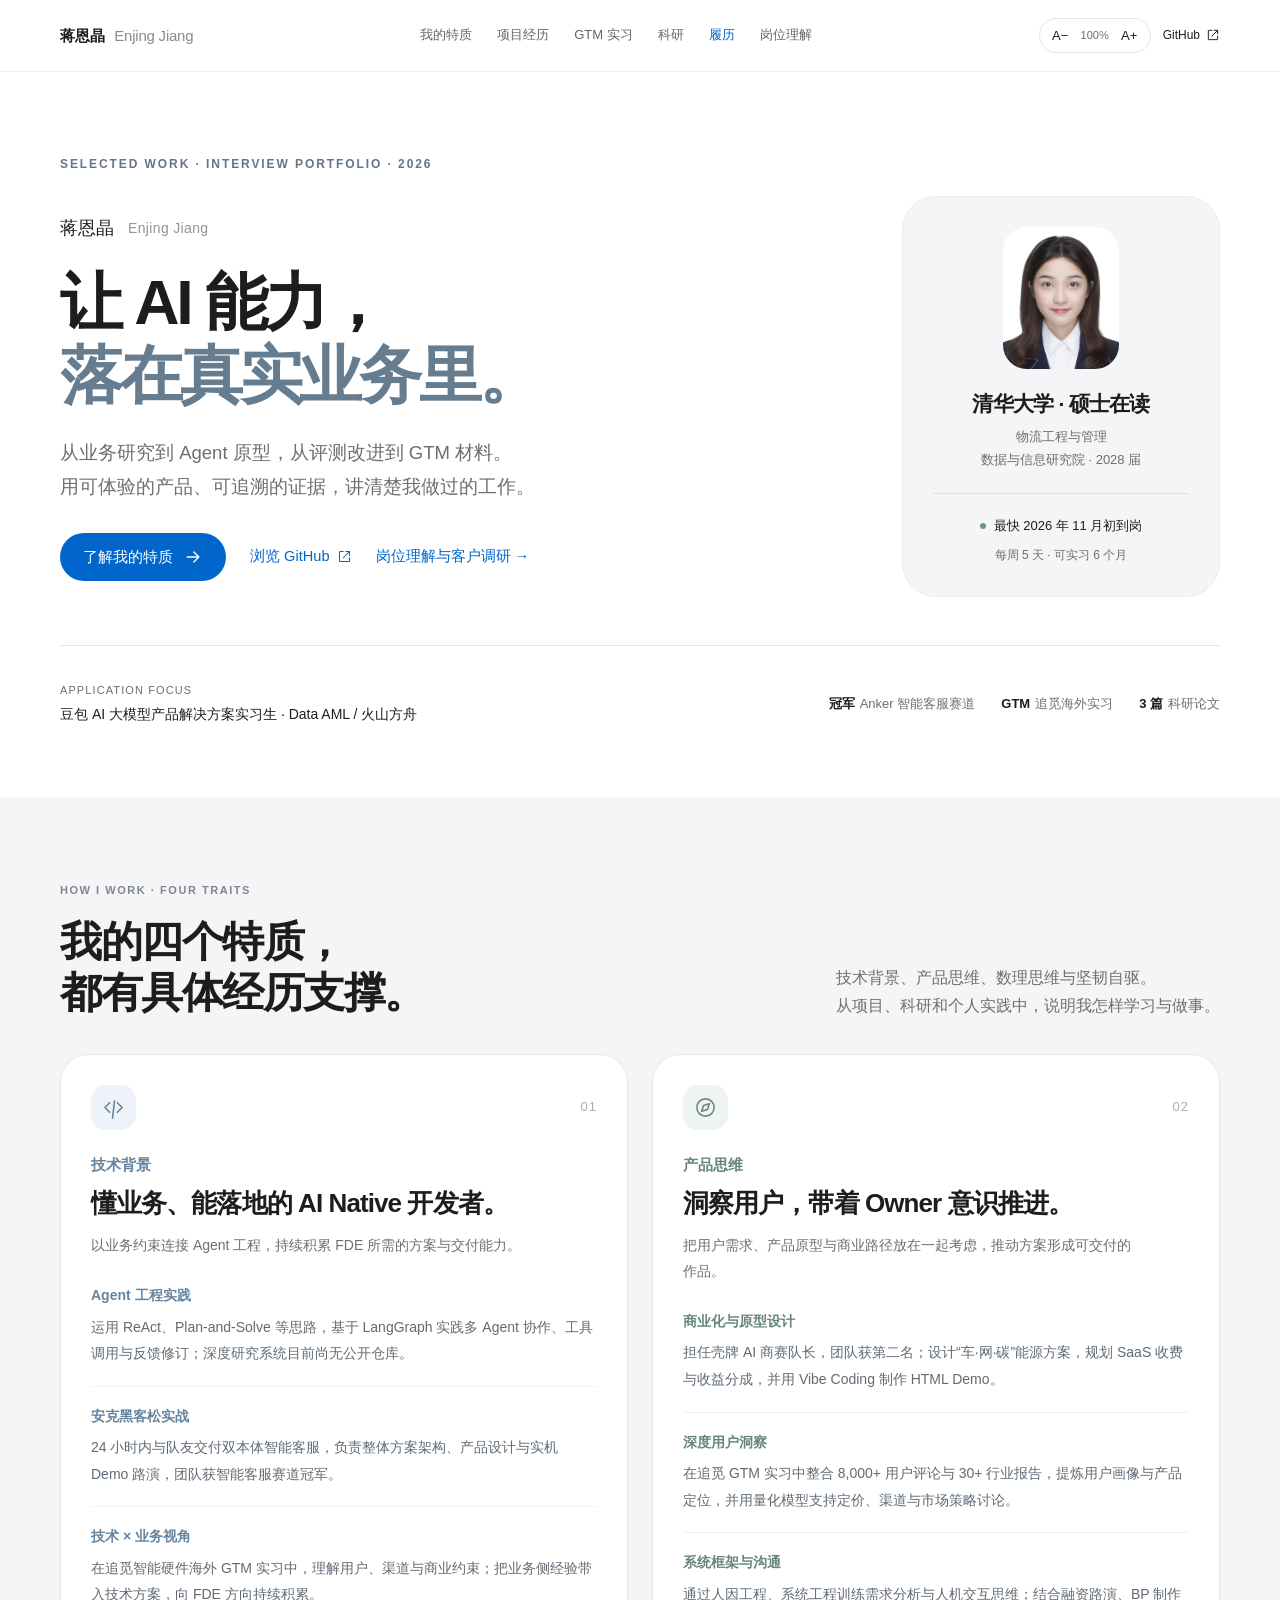
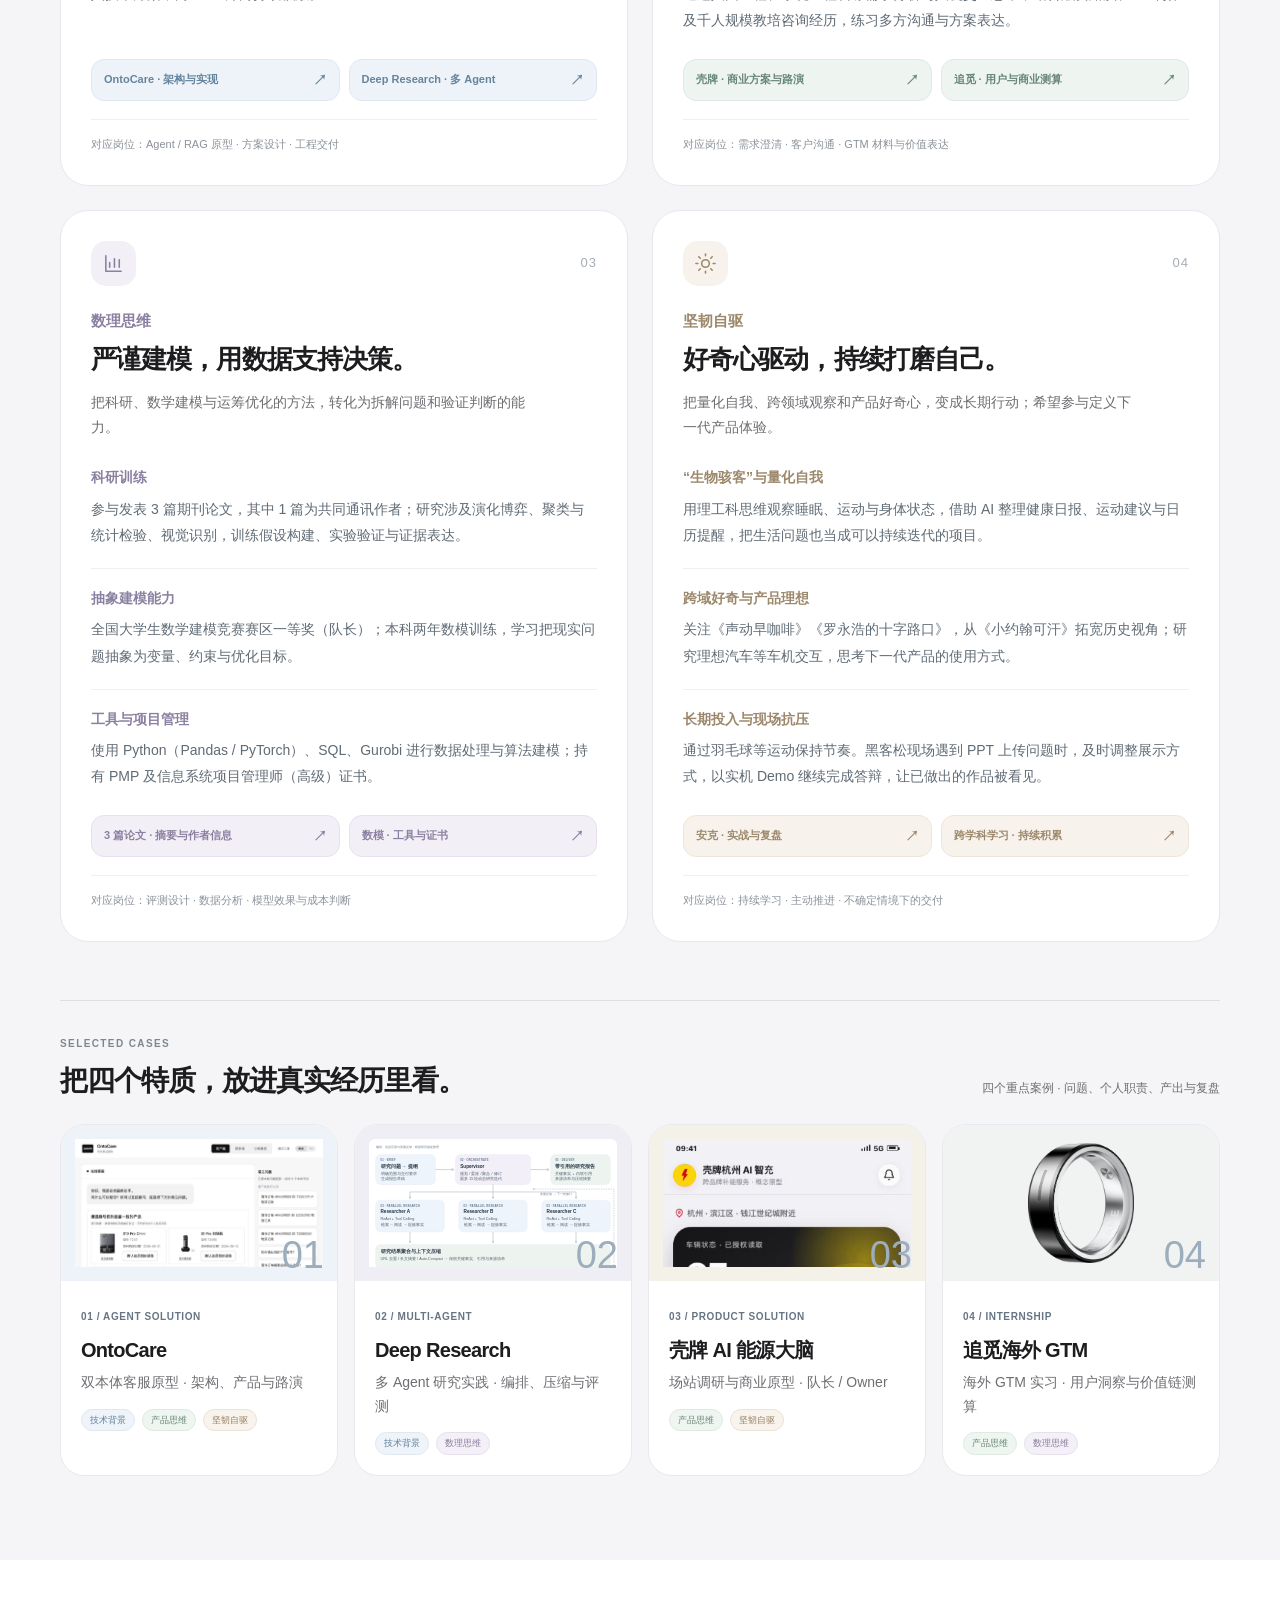
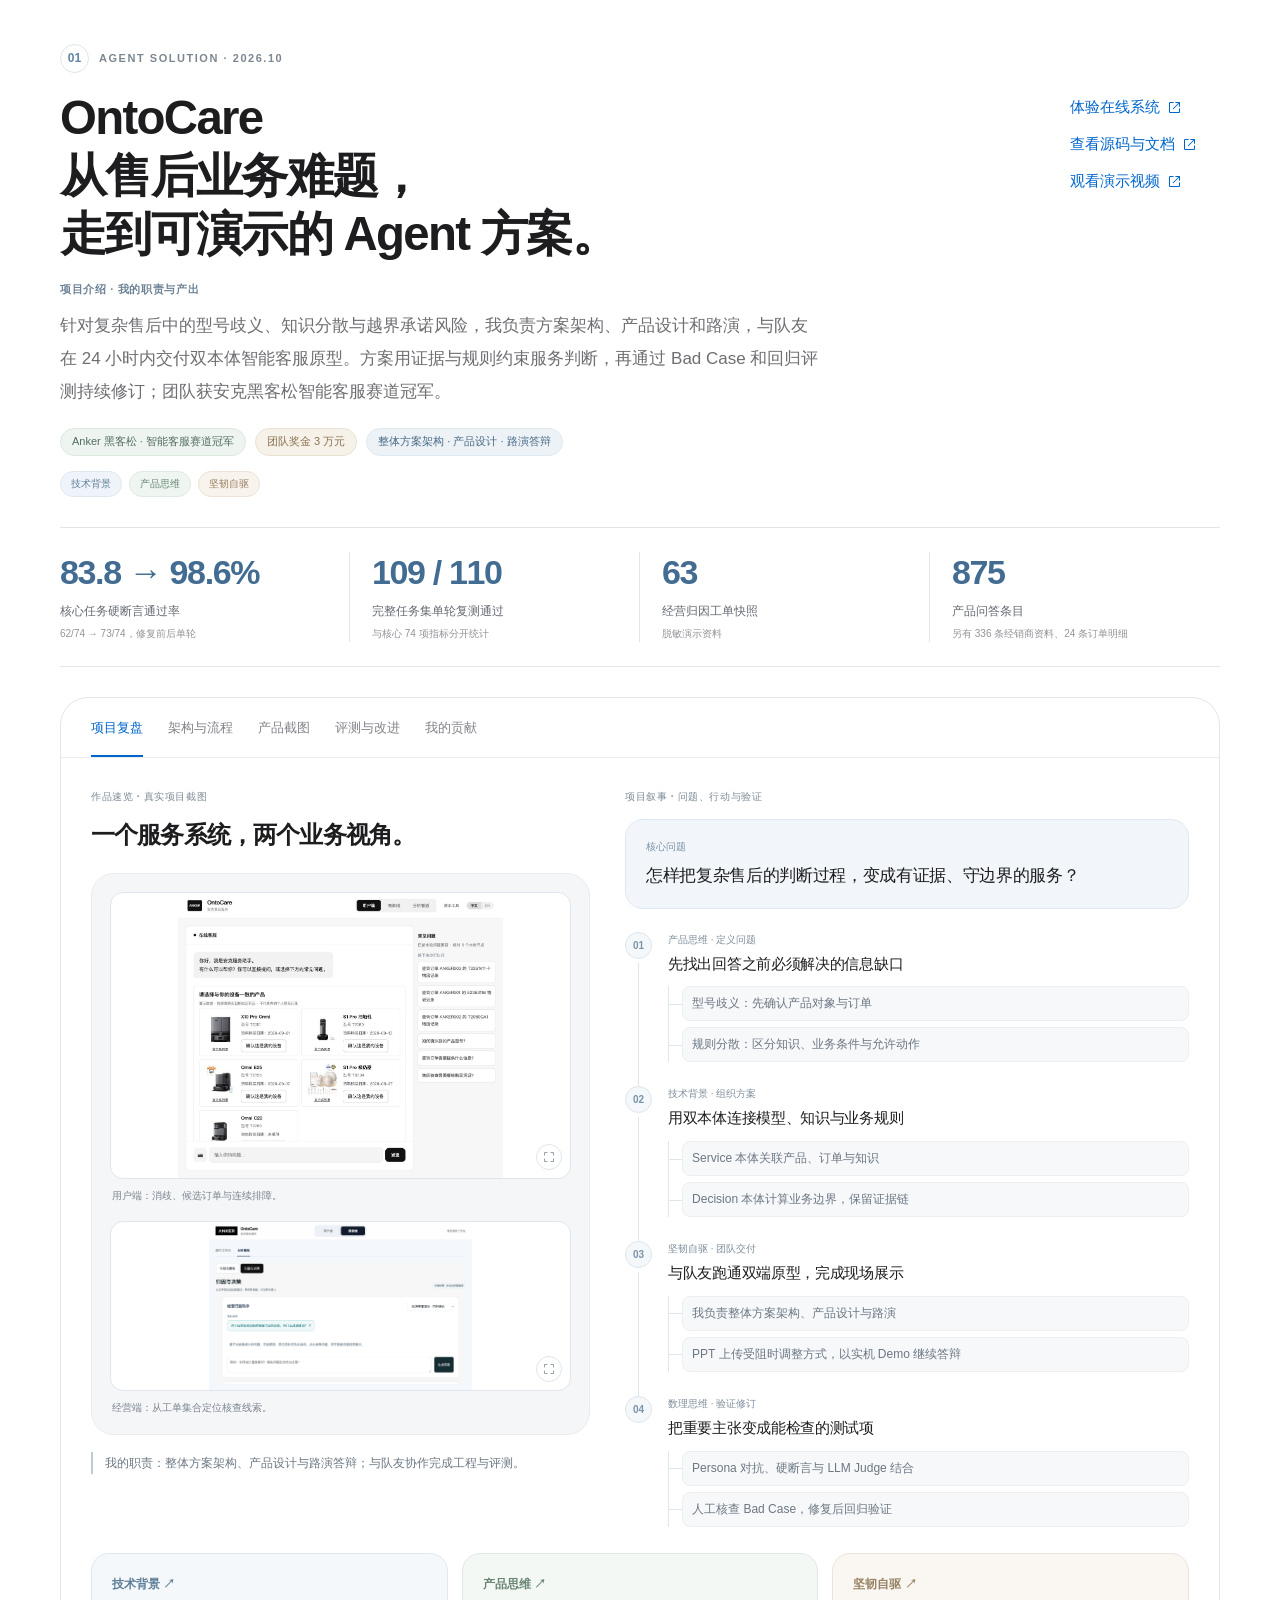
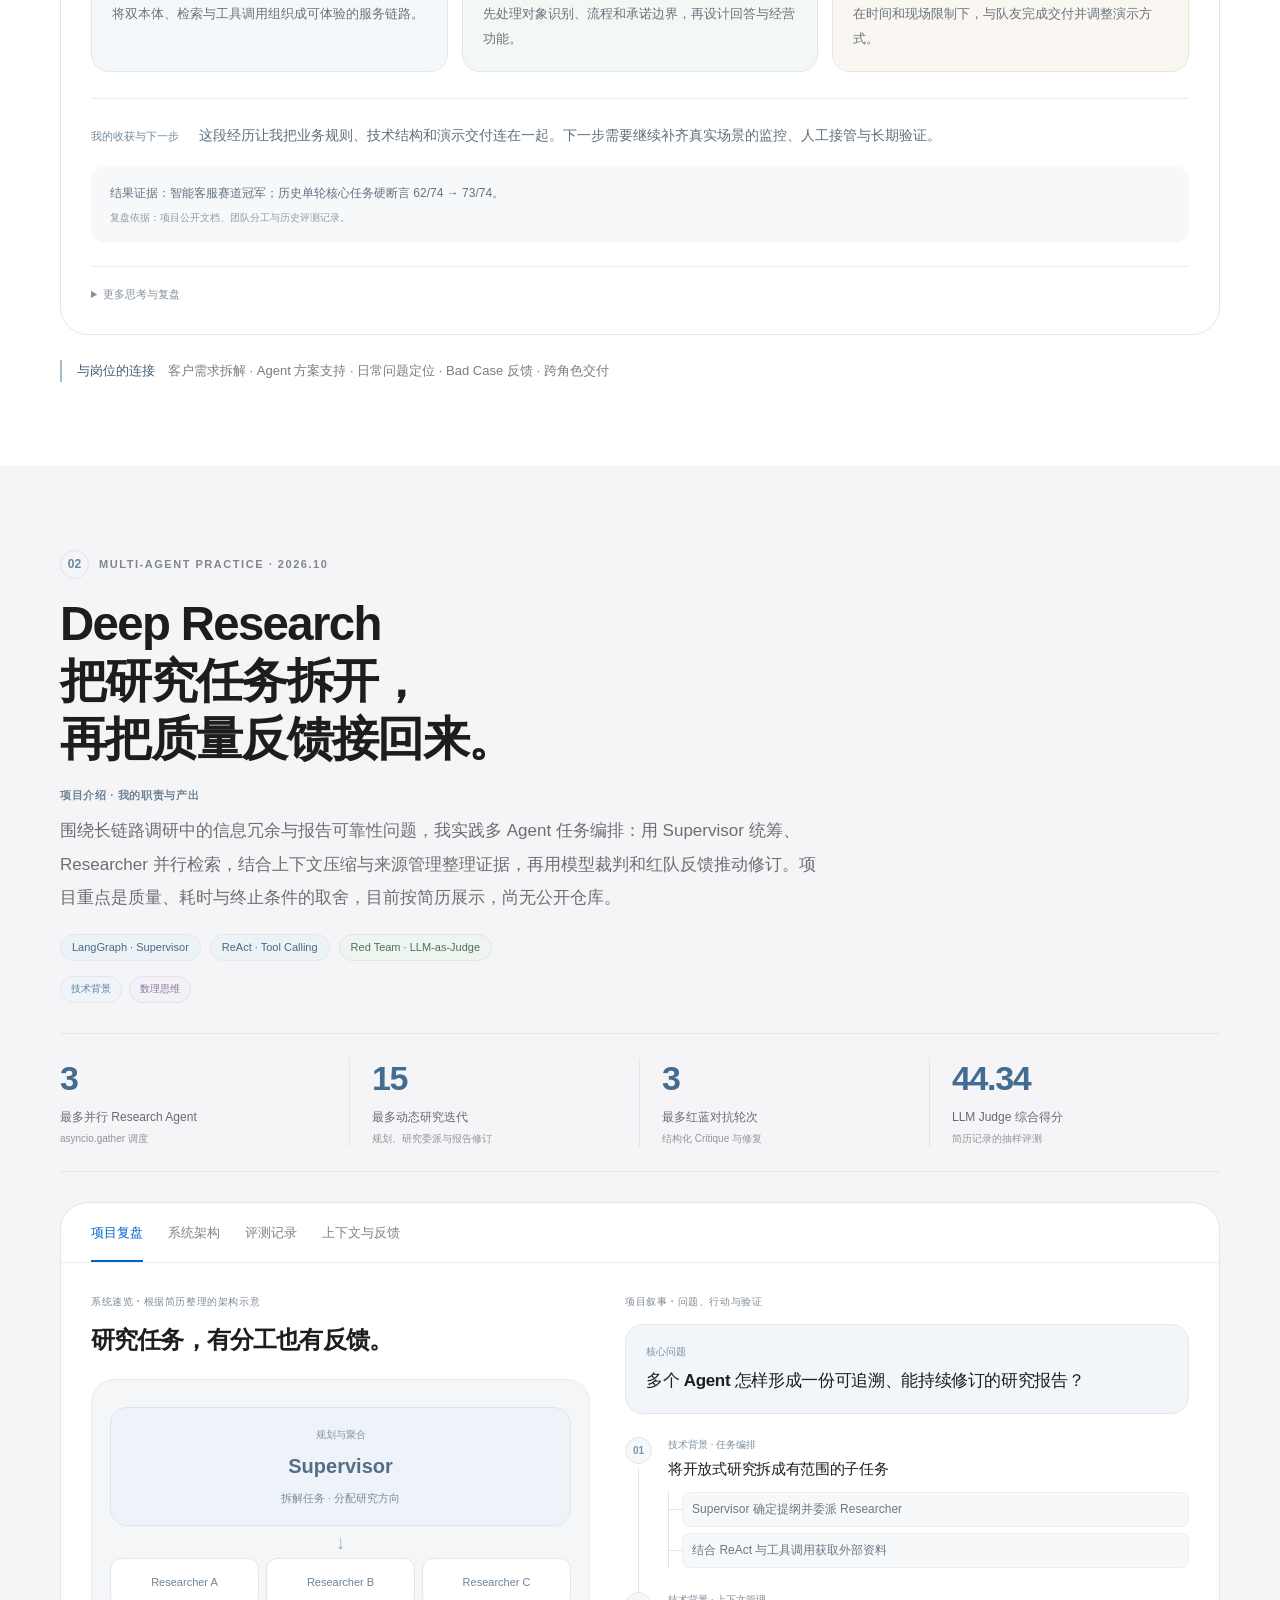
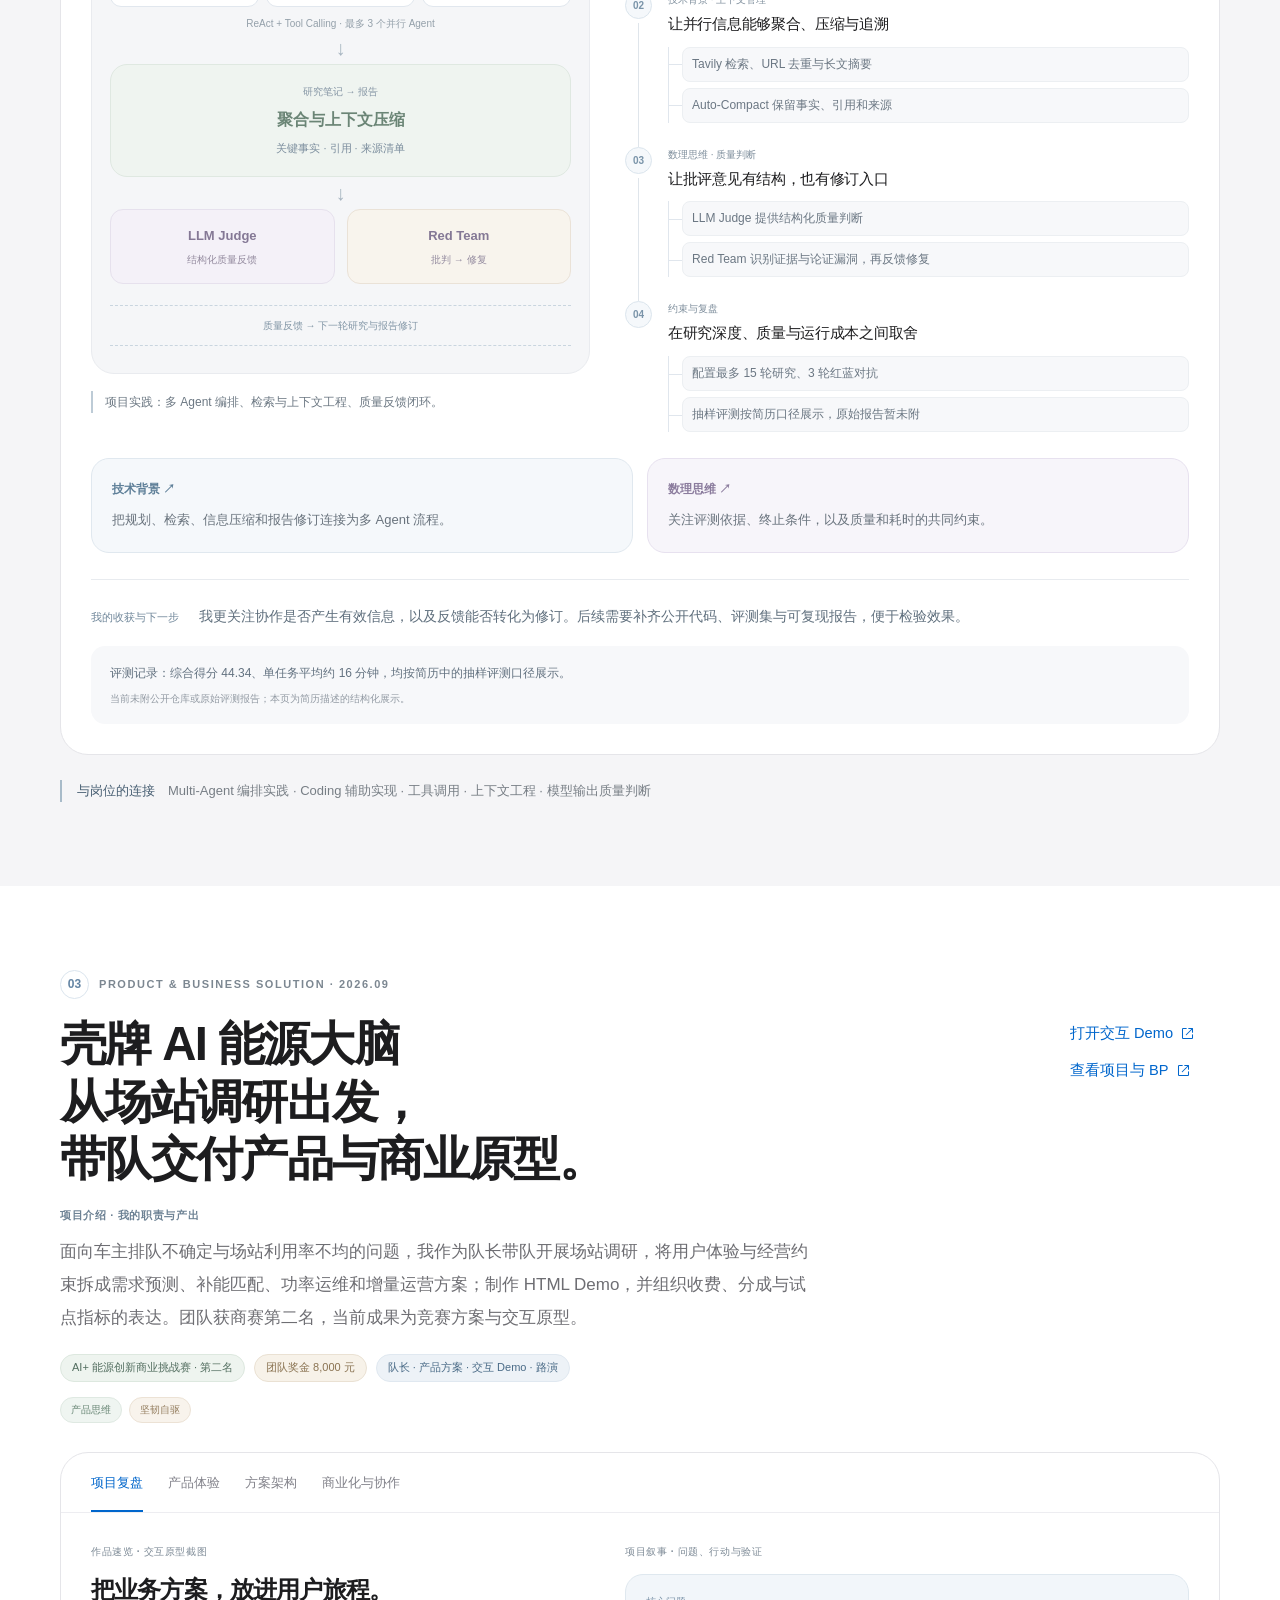
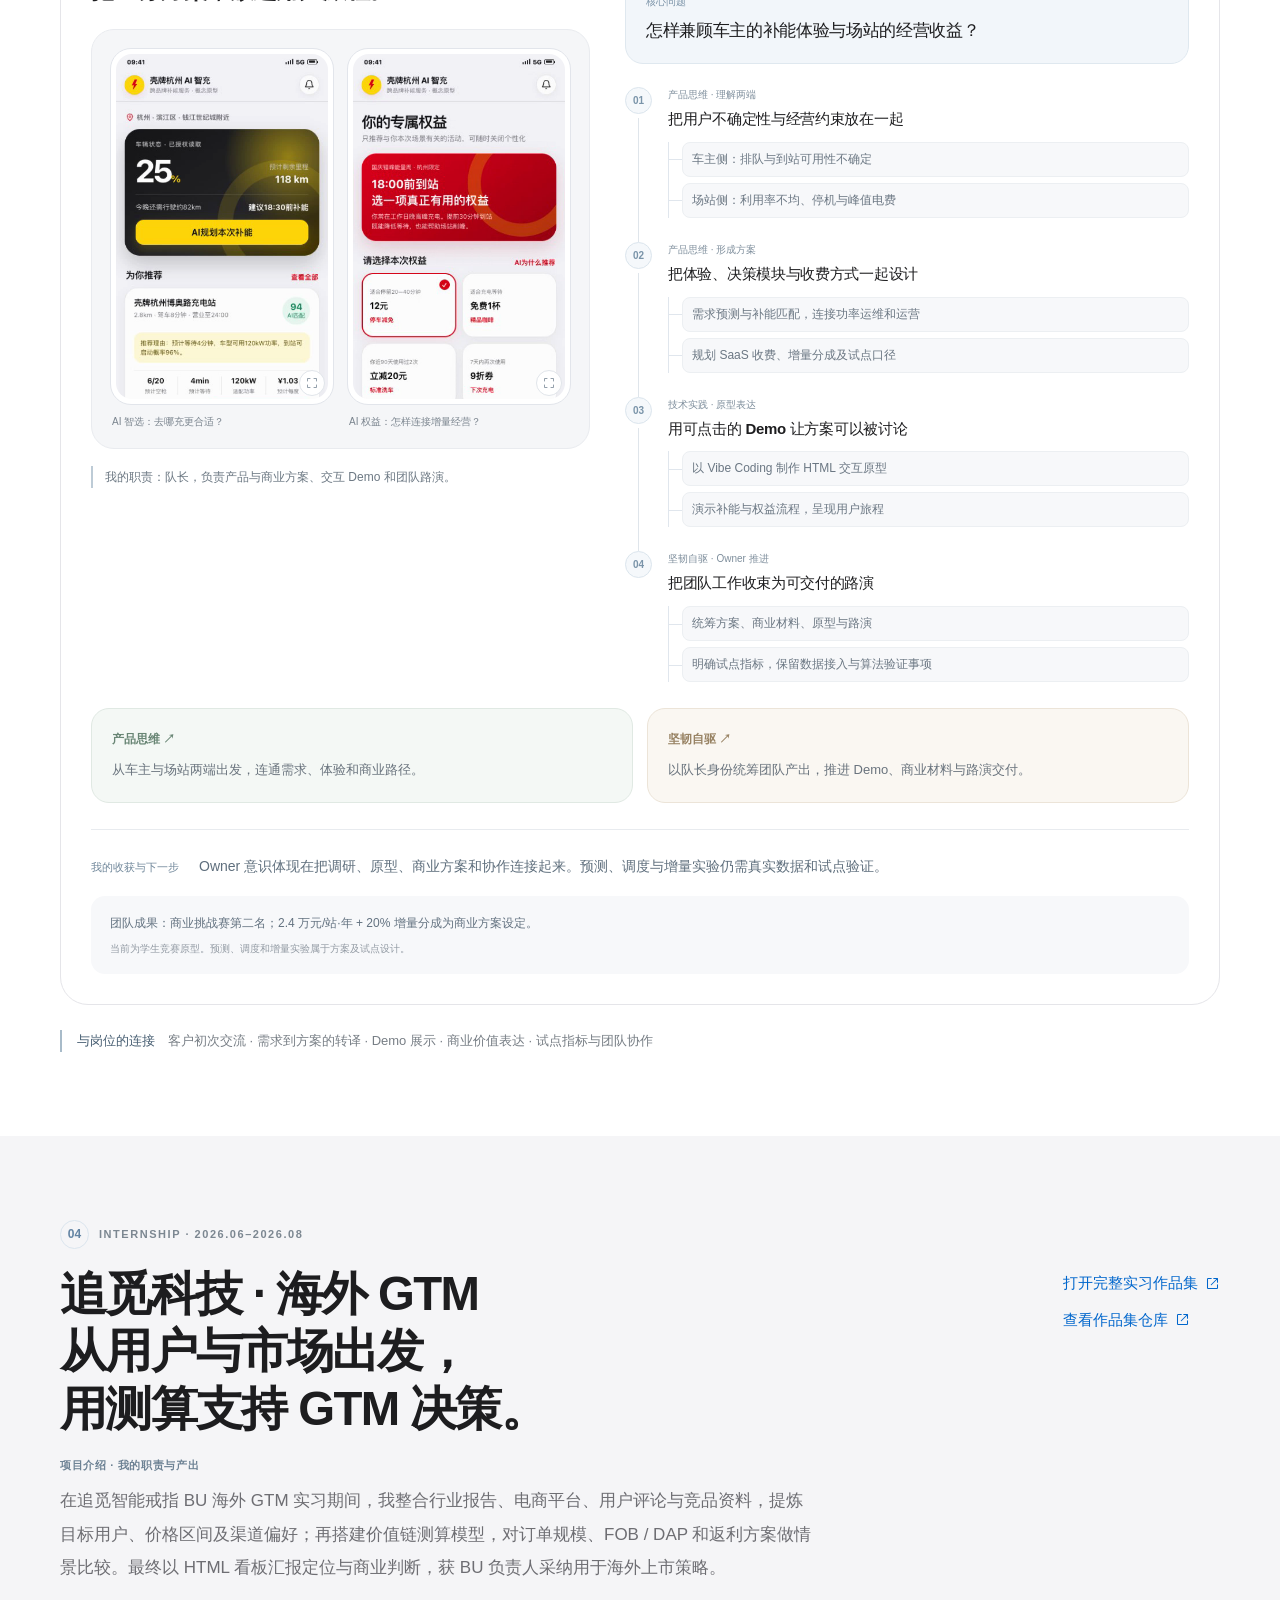
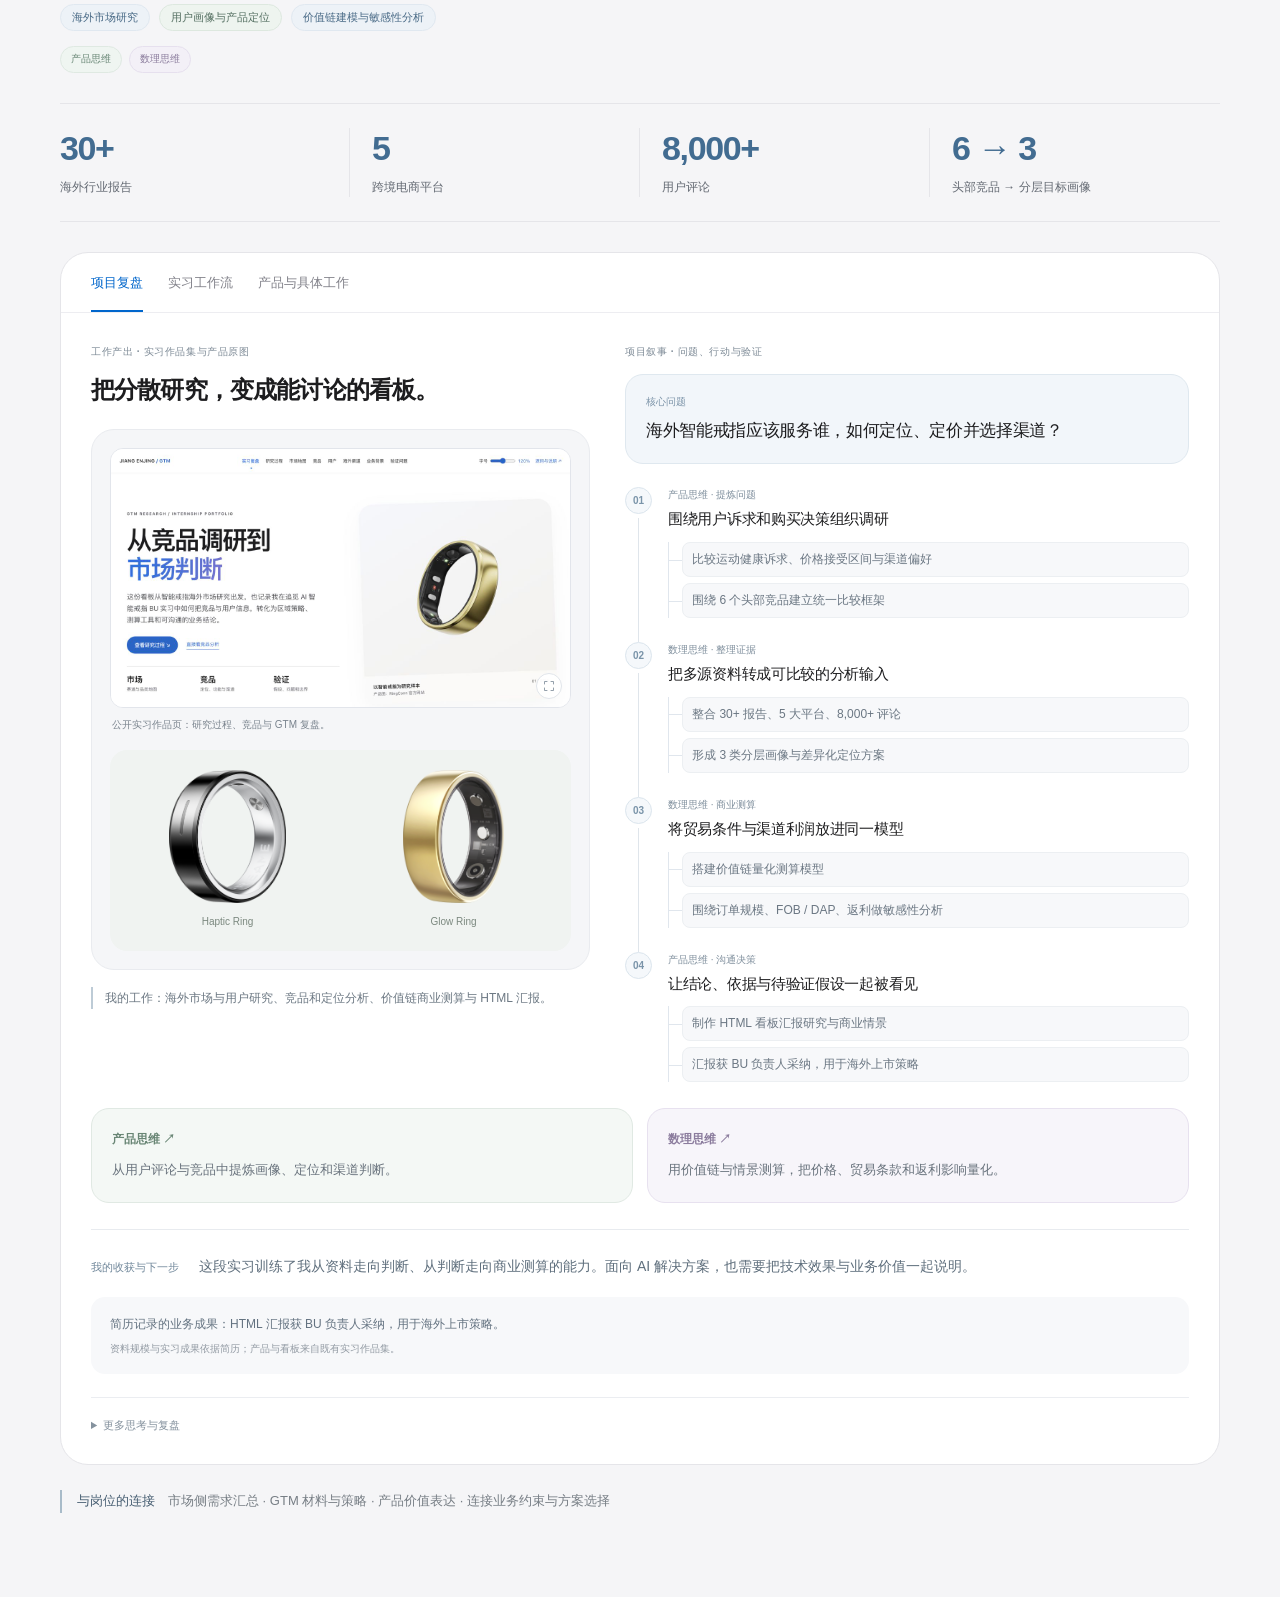
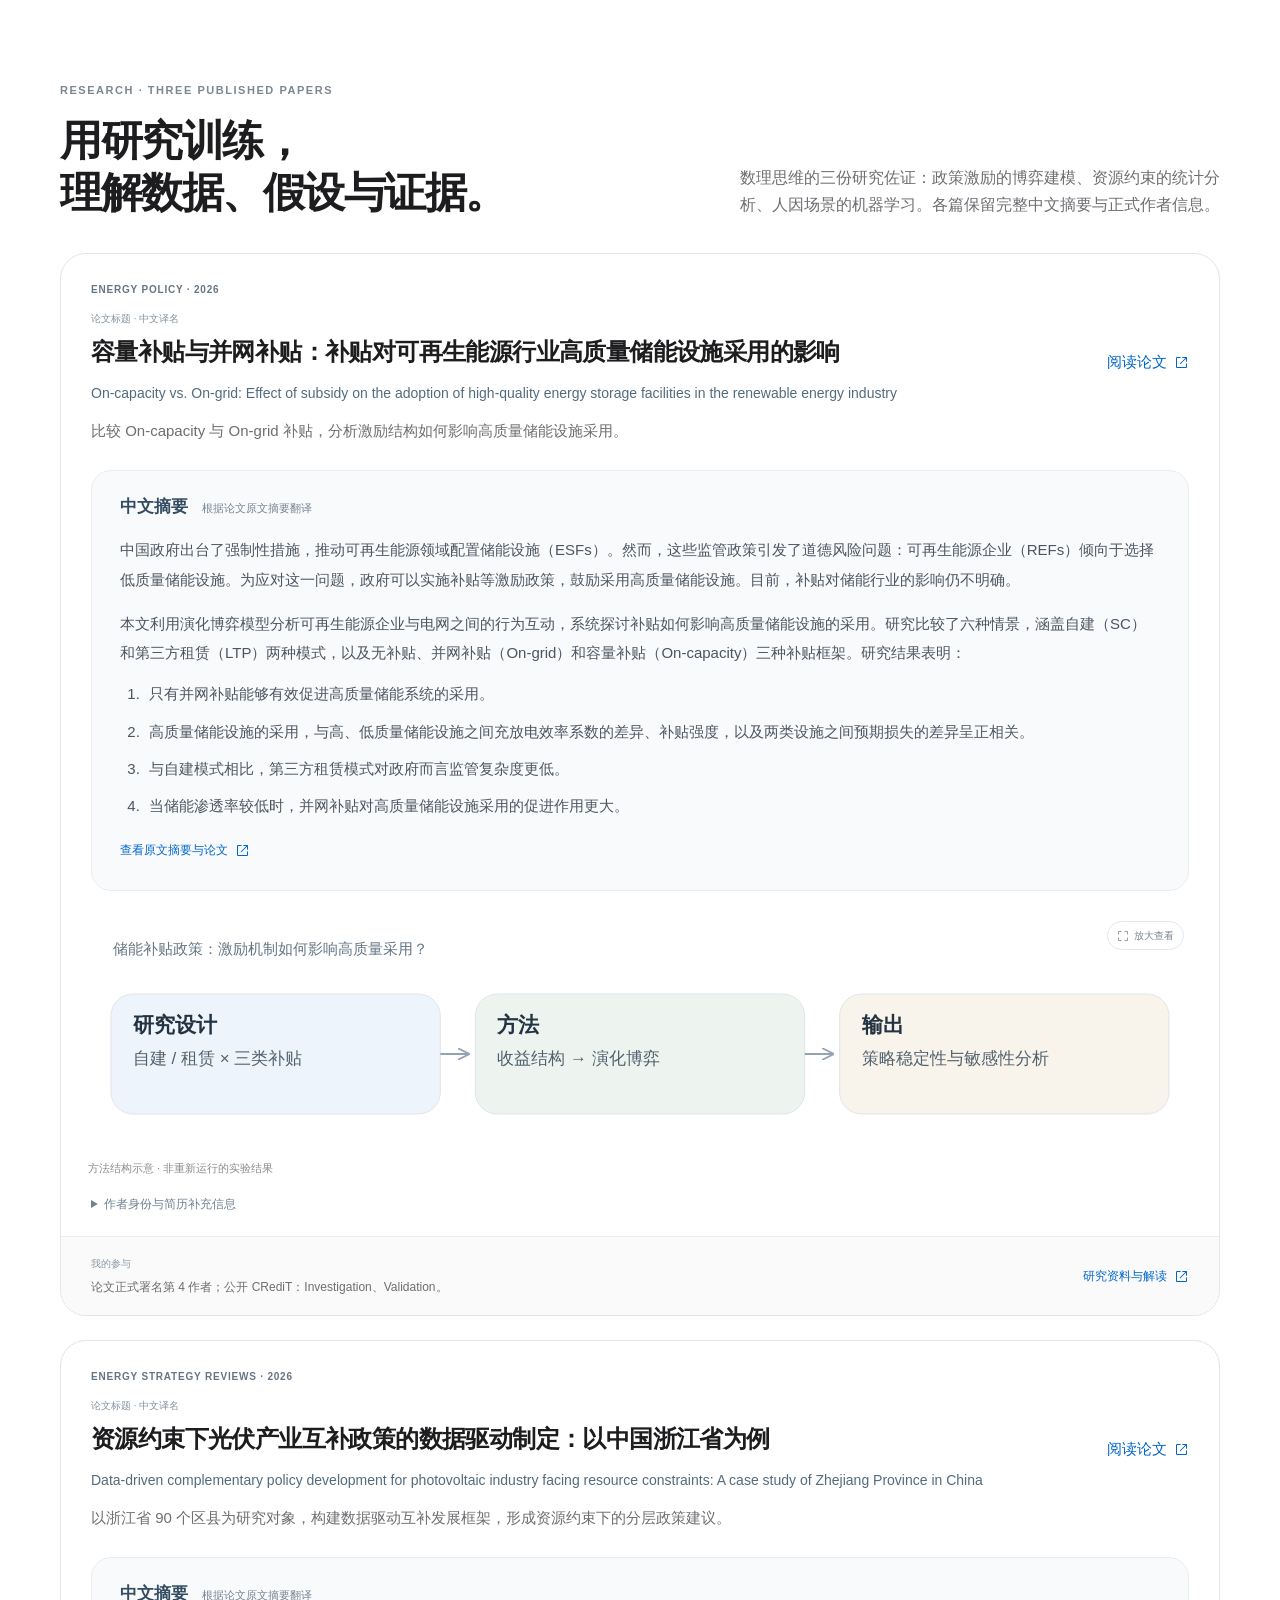
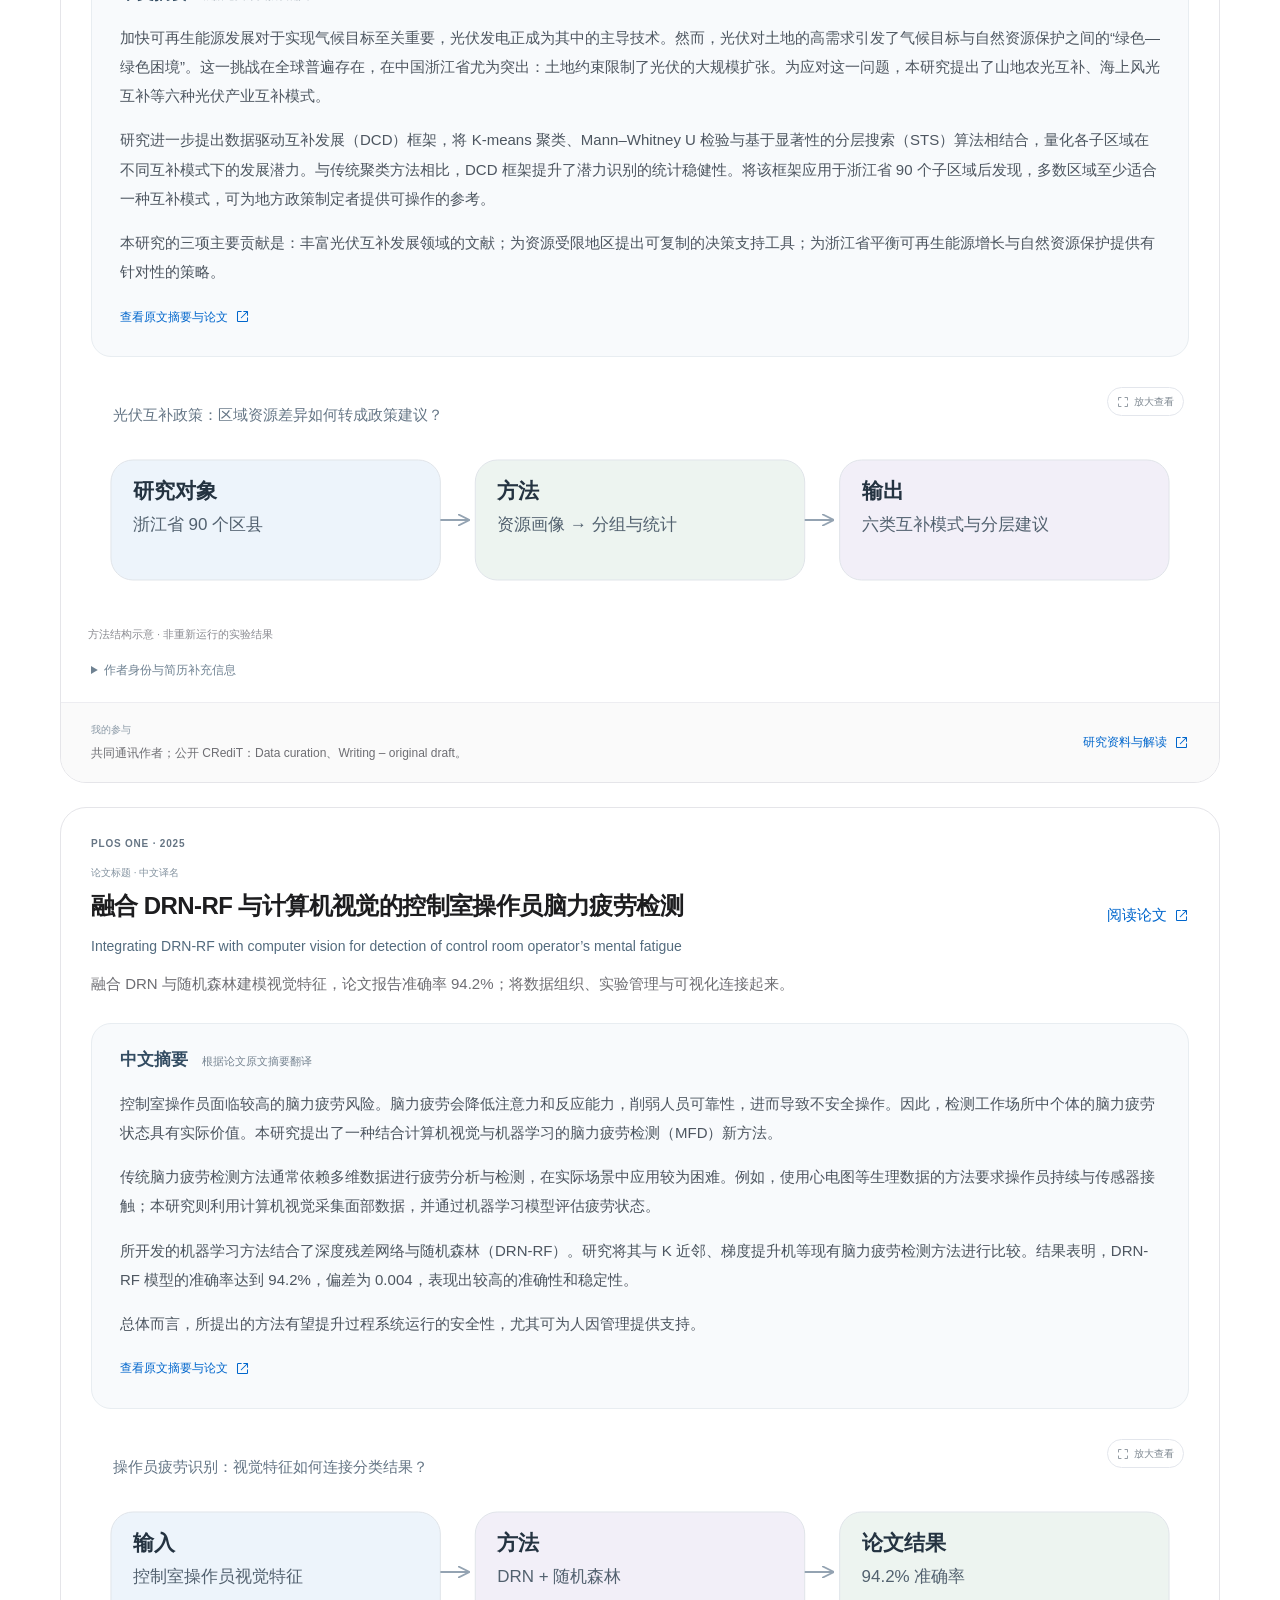
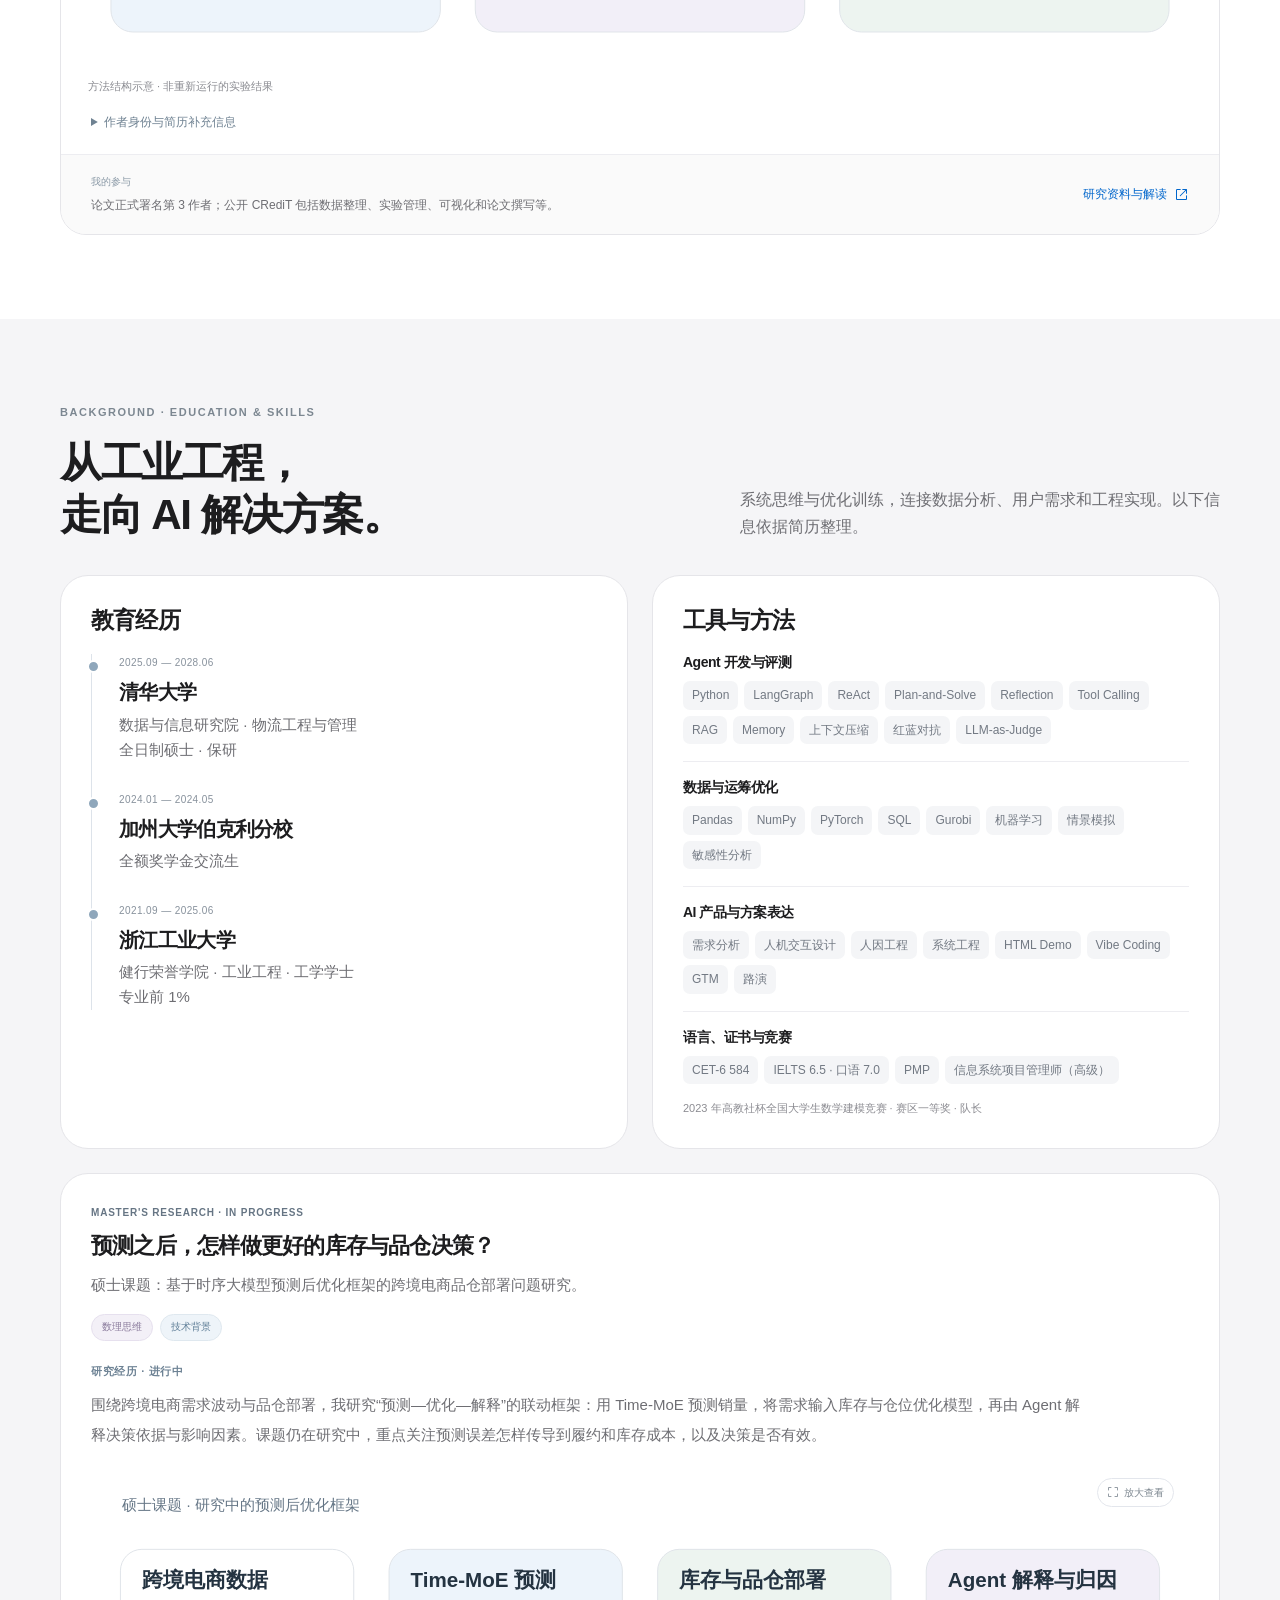
==== offline.html @ 6644edc3 "Reframe project experiences around four personal strengths" ====
<!DOCTYPE html>
<html lang="zh-CN"><head><meta charset="utf-8"><meta name="viewport" content="width=device-width,initial-scale=1"><meta name="color-scheme" content="light"><meta name="description" content="蒋恩晶的面试作品集：Agent 方案、评测迭代、AI 产品与海外 GTM。"><title>蒋恩晶 · AI 产品解决方案与 Agent 实践</title><style>
:root{color-scheme:light;--ink:#1d1d1f;--muted:#6e6e73;--blue:#0066cc;--paper:#fff;--canvas:#f5f5f7;--line:#e5e5e9;--sage:#668777;--body-size:17px;--radius:28px}
*{box-sizing:border-box}html{scroll-behavior:smooth;scroll-padding-top:105px}body{margin:0;background:var(--paper);color:var(--ink);font:var(--body-size)/1.7 -apple-system,BlinkMacSystemFont,"SF Pro Text","PingFang SC","Helvetica Neue",Arial,sans-serif;-webkit-font-smoothing:antialiased}button,input{font:inherit}button,a{-webkit-tap-highlight-color:transparent}button{color:inherit}a{color:var(--blue);text-decoration:none}a:hover{text-decoration:underline}button{cursor:pointer}button:focus-visible,a:focus-visible,input:focus-visible,summary:focus-visible{outline:3px solid #91b8e7;outline-offset:5px}img{display:block;max-width:100%;height:auto}button img{width:100%}h1,h2,h3,h4,p,figure{margin:0}h1,h2,h3,h4{line-height:1.22;letter-spacing:-.035em;font-weight:650}p{color:var(--muted)}h4{font-size:1.12em}strong{font-weight:620}.wrap{width:min(1160px,calc(100% - 64px));margin-inline:auto}.icon{width:20px;height:20px;vertical-align:middle;flex-shrink:0}.skip{position:fixed;top:-60px;left:20px;padding:8px 16px;background:#fff;z-index:99}.skip:focus{top:12px}.topbar{height:72px;background:rgba(255,255,255,.93);backdrop-filter:blur(20px) saturate(140%);position:sticky;top:0;z-index:20;border-bottom:1px solid rgba(0,0,0,.07)}.nav-inner{height:100%;display:flex;align-items:center;justify-content:space-between;gap:24px}.brand{font-size:calc(15px * var(--type-scale,1));color:var(--ink);font-weight:650;letter-spacing:-.015em;white-space:nowrap}.brand span{color:#8b8b91;font-weight:450;padding-left:10px}.nav-links{display:flex;gap:25px;font-size:calc(13px * var(--type-scale,1))}.nav-links a{color:#64646b}.nav-links a.active{color:var(--blue)}.nav-tools{display:flex;align-items:center;gap:12px}.font-tool{display:flex;align-items:center;border:1px solid var(--line);border-radius:20px;padding:2px 6px;gap:3px}.font-tool button{border:0;background:none;width:29px;height:29px;line-height:1;font-size:calc(13px * var(--type-scale,1))}.font-tool output{font-size:calc(11px * var(--type-scale,1));color:var(--muted);min-width:34px;text-align:center}.nav-github{font-size:calc(12px * var(--type-scale,1));color:var(--ink);display:flex;align-items:center;gap:6px}.nav-github .icon{width:14px}.hero{padding:82px 0 70px}.eyebrow{font-size:calc(12px * var(--type-scale,1));font-weight:600;letter-spacing:.16em;color:#75808a;text-transform:uppercase;margin-bottom:22px}.hero-grid{display:grid;grid-template-columns:1fr 318px;align-items:center;gap:72px}.name-line{display:flex;align-items:center;gap:14px;font-size:calc(18px * var(--type-scale,1));font-weight:570;margin-bottom:22px}.name-line span{color:#939399;font-size:calc(14px * var(--type-scale,1));font-weight:420;letter-spacing:.025em}h1{font-size:clamp(40px,4.9vw,66px);line-height:1.16;letter-spacing:-.05em}h1 em{font-style:normal;color:#667c8f}.hero-lead{font-size:1.09em;max-width:610px;margin-top:25px;line-height:1.8}.hero-actions{display:flex;flex-wrap:wrap;gap:24px;align-items:center;margin-top:30px}.button{display:inline-flex;align-items:center;justify-content:center;gap:10px;padding:11px 23px;border-radius:26px;background:var(--blue);color:#fff;font-size:calc(15px * var(--type-scale,1));border:0}.button:hover{background:#005bb5;text-decoration:none}.text-link{display:inline-flex;gap:7px;align-items:center;font-size:.86em;font-weight:520}.text-link .icon{width:15px;height:15px}.profile-card{background:#f5f5f7;border:1px solid #ececf0;border-radius:34px;padding:30px;text-align:center;position:relative;overflow:hidden}.portrait{width:116px;height:142px;object-fit:cover;object-position:center 22%;margin:0 auto 22px;border-radius:24px}.profile-card h3{font-size:calc(21px * var(--type-scale,1));margin-bottom:8px}.profile-card p{font-size:calc(13px * var(--type-scale,1));line-height:1.8}.profile-rule{height:1px;background:#dddfe5;margin:21px 0}.availability{font-size:calc(13px * var(--type-scale,1));display:flex;justify-content:center;gap:8px;align-items:center}.availability:before{content:"";width:6px;height:6px;border-radius:50%;background:#6f967d}.profile-foot{font-size:calc(12px * var(--type-scale,1))!important;margin-top:8px}.role-strip{display:flex;align-items:center;justify-content:space-between;padding-top:35px;margin-top:48px;border-top:1px solid var(--line);gap:25px}.role-strip .role{font-size:calc(14px * var(--type-scale,1))}.role-strip .role span{color:var(--muted);font-size:calc(11px * var(--type-scale,1));display:block;letter-spacing:.1em;margin-bottom:3px}.quick-facts{display:flex;gap:26px;font-size:calc(13px * var(--type-scale,1));color:var(--muted)}.quick-facts strong{color:var(--ink);margin-right:5px}.section{padding:84px 0}.section.soft{background:var(--canvas)}.section-head{display:flex;justify-content:space-between;align-items:end;gap:32px;margin-bottom:35px}.section-head h2{font-size:clamp(30px,3.3vw,43px)}.section-head p{max-width:480px;font-size:.94em}.section-kicker{display:flex;align-items:center;gap:10px;color:#7c8791;font-size:calc(11px * var(--type-scale,1));letter-spacing:.14em;font-weight:600;margin-bottom:16px}.section-kicker .num{font-size:calc(12px * var(--type-scale,1));color:#6485a4;border:1px solid #dbe5ee;display:inline-flex;width:29px;height:29px;border-radius:50%;align-items:center;justify-content:center;letter-spacing:0}.project-nav{display:grid;grid-template-columns:repeat(4,minmax(0,1fr));gap:16px}.project-nav a{display:block;background:#fff;border:1px solid #e9e9ed;border-radius:24px;overflow:hidden;transition:transform .25s,box-shadow .25s;color:var(--ink)}.project-nav a:hover{transform:translateY(-5px);box-shadow:0 12px 35px #00000009;text-decoration:none}.project-cover{height:156px;display:flex;align-items:center;justify-content:center;background:#edf3f8;overflow:hidden;position:relative}.project-cover img{height:100%;width:100%;object-fit:cover;object-position:top;padding:14px}.project-cover.deep{background:#f0eef5}.project-cover.shell{background:#f4f1e9}.project-cover.dreame{background:#f0f3f2}.project-cover.dreame img{height:120px;width:120px;object-fit:contain;padding:0}.project-cover .cover-index{position:absolute;right:13px;bottom:7px;color:#9caebd;font-size:calc(38px * var(--type-scale,1));font-weight:300;line-height:1}.project-nav-body{padding:20px}.project-nav-body small{color:#7d8792;font-size:calc(10px * var(--type-scale,1));font-weight:600;letter-spacing:.06em}.project-nav-body h3{font-size:calc(20px * var(--type-scale,1));margin:8px 0}.project-nav-body p{font-size:calc(12px * var(--type-scale,1));line-height:1.7}.capability-strip{margin-top:30px;display:grid;grid-template-columns:repeat(4,1fr);gap:24px}.capability-strip article{padding:13px 0}.capability-strip .icon{width:25px;height:25px;color:#718ba1;margin-bottom:12px}.capability-strip h4{font-size:calc(15px * var(--type-scale,1));margin-bottom:6px}.capability-strip p{font-size:calc(13px * var(--type-scale,1))}.case-title{max-width:820px}.case-title h2{font-size:clamp(32px,3.7vw,48px);margin-bottom:17px}.case-title p{font-size:1em;max-width:760px}.case-top{display:flex;justify-content:space-between;align-items:flex-start;gap:40px;margin-bottom:29px}.case-meta{display:flex;gap:9px;flex-wrap:wrap;margin-top:20px}.pill{display:inline-flex;align-items:center;font-size:calc(11px * var(--type-scale,1));padding:4px 11px;border-radius:30px;line-height:1.6;background:#edf2f7;color:#496a86;border:1px solid #e0e8f0}.pill.sage{background:#eef4ef;color:#536e60;border-color:#dde8df}.pill.sand{background:#f7f2e9;color:#8a7352;border-color:#eae1d3}.case-links{display:flex;flex-direction:column;gap:12px;min-width:150px;padding-top:6px}.metrics{display:grid;grid-template-columns:repeat(4,1fr);gap:0;margin:30px 0;border-block:1px solid var(--line);padding:24px 0}.metric{padding:0 22px;border-right:1px solid var(--line)}.metric:first-child{padding-left:0}.metric:last-child{border:0}.metric strong{display:block;font-size:calc(34px * var(--type-scale,1));line-height:1.2;letter-spacing:-.04em;font-weight:600;color:#426c91}.metric span{display:block;font-size:calc(12px * var(--type-scale,1));color:#646a73;margin-top:8px}.metric small{display:block;font-size:calc(10px * var(--type-scale,1));line-height:1.6;color:#939399;margin-top:4px}.project-board{background:#fff;border:1px solid var(--line);border-radius:var(--radius);overflow:hidden}.tab-list{display:flex;gap:25px;padding:0 30px;border-bottom:1px solid #ededf1;overflow:auto;scrollbar-width:thin}.tab-list button{border:0;border-bottom:2px solid transparent;background:transparent;color:#82828a;padding:19px 0 16px;white-space:nowrap;font-size:calc(13px * var(--type-scale,1));font-weight:500}.tab-list button[aria-selected=true]{color:var(--blue);border-bottom-color:var(--blue)}.tab-panel{padding:28px}.tab-panel[hidden]{display:none}.diagram{margin:0}.diagram-scroll{position:relative;border:0;background:#fff;display:block;overflow:auto;width:100%;padding:0;border-radius:20px}.diagram-scroll img{min-width:660px}.zoom-hint{position:absolute;right:15px;top:7px;padding:5px 9px;border:1px solid #e3e6ec;border-radius:20px;background:#fffffff0;display:inline-flex;gap:5px;align-items:center;font-size:calc(10px * var(--type-scale,1));color:#7f8992}.zoom-hint .icon{width:12px;height:12px}figcaption{font-size:calc(11px * var(--type-scale,1));line-height:1.8;color:#8a8b91;margin-top:10px;padding-inline:7px}.insight-grid{display:grid;grid-template-columns:repeat(3,1fr);gap:20px;margin-top:27px}.insight{padding:24px 25px;background:#fff;border:1px solid #e8e8ed;border-radius:22px}.soft .insight{background:#fff}.tiny-number{font-size:calc(11px * var(--type-scale,1));color:#8aa0b2;display:block;margin-bottom:13px}.insight h4{font-size:calc(17px * var(--type-scale,1));margin-bottom:10px}.insight p{font-size:calc(13px * var(--type-scale,1));line-height:1.85}.connection{margin-top:25px;padding-left:15px;border-left:2px solid #a8bbc9;font-size:calc(13px * var(--type-scale,1));color:#777e85}.connection strong{color:#475e72;font-weight:550}.subhead{font-size:calc(23px * var(--type-scale,1));margin-bottom:20px}.body-copy{color:#62656d;font-size:.92em;max-width:920px}.body-copy p{margin:12px 0;color:inherit}.body-copy ul{padding-left:22px;margin:12px 0}.body-copy li{margin:9px 0}.data-row{display:grid;grid-template-columns:repeat(3,1fr);gap:15px;margin:22px 0}.data-card{background:#f5f5f7;padding:23px;border-radius:20px}.data-card strong{font-size:calc(29px * var(--type-scale,1));display:block;color:#5b7e99;line-height:1.3}.data-card p{font-size:calc(12px * var(--type-scale,1));margin-top:7px}.evaluation-grid{display:grid;grid-template-columns:1fr 1fr;gap:35px;align-items:center}.bar-row{display:grid;grid-template-columns:85px 1fr 57px;align-items:center;gap:13px;font-size:calc(12px * var(--type-scale,1));margin:19px 0}.bar-track{background:#eef0f3;height:12px;border-radius:12px;overflow:hidden}.bar-track span{display:block;height:100%;background:#8aa6bd;border-radius:12px}.bar-row:last-child .bar-track span{background:#80a392}.bar-row b{text-align:right;font-weight:550;color:#566b7d}.note{font-size:calc(11px * var(--type-scale,1));color:#8c8c93;line-height:1.8;margin-top:20px}.quote-block{background:#f5f5f7;border-radius:22px;padding:27px 30px;font-size:calc(17px * var(--type-scale,1));color:#566b7d;line-height:1.9}.role-list{display:grid;grid-template-columns:1fr 1fr;gap:20px}.role-item{padding:22px;background:#f5f5f7;border-radius:20px}.role-item h4{font-size:calc(16px * var(--type-scale,1));margin-bottom:9px}.role-item p{font-size:calc(13px * var(--type-scale,1))}.screenshot-grid{display:grid;grid-template-columns:1fr 1fr;gap:22px}.screenshot-grid .wide{grid-column:1/-1}.screenshot button{background:#f5f5f7;border:1px solid #e7e9ed;border-radius:17px;padding:12px;width:100%;overflow:hidden}.screenshot img{object-fit:contain}.screenshot figcaption strong{display:block;font-size:calc(12px * var(--type-scale,1));color:#525d68;font-weight:550}.screenshot figcaption span{display:block;margin-top:2px}.screenshot-grid .screenshot img{max-height:345px;object-position:top}.phone-grid{display:grid;grid-template-columns:repeat(4,1fr);gap:22px}.phone-grid .screenshot button{background:#f5f5f7;border-radius:23px;padding:8px;box-shadow:0 8px 22px #00000003}.phone-grid .screenshot img{border-radius:16px;width:100%;height:385px;object-fit:cover;object-position:top}.phone-grid figcaption{font-size:calc(11px * var(--type-scale,1))}.phone-grid figcaption strong{font-size:calc(12px * var(--type-scale,1))}.phones-label{display:flex;justify-content:space-between;align-items:baseline;margin-bottom:24px;gap:15px}.phones-label p{font-size:calc(12px * var(--type-scale,1))}.work-grid{display:grid;grid-template-columns:.92fr 1.08fr;gap:28px;margin-top:28px}.product-stage{background:#f2f4f3;border-radius:26px;padding:30px 22px;display:flex;align-items:center;justify-content:center;gap:15px;min-height:300px}.product-stage figure{width:48%;text-align:center}.product-stage img{height:190px;width:100%;object-fit:contain}.product-stage figcaption{font-size:calc(11px * var(--type-scale,1));color:#748178}.deliverables{display:flex;flex-direction:column;justify-content:center;gap:13px}.deliverable{padding:21px 23px;border:1px solid var(--line);border-radius:20px;background:#fff}.deliverable h4{font-size:calc(15px * var(--type-scale,1));margin-bottom:6px}.deliverable p{font-size:calc(12px * var(--type-scale,1));line-height:1.8}.research-list{display:grid;gap:24px}.paper-card{border:1px solid var(--line);border-radius:26px;background:#fff;overflow:hidden}.paper-header{padding:27px 30px 0;display:grid;grid-template-columns:1fr auto;gap:22px}.paper-tag{font-size:calc(10px * var(--type-scale,1));color:#718496;letter-spacing:.08em;font-weight:600;margin-bottom:12px}.paper-header h3{font-size:calc(24px * var(--type-scale,1))}.paper-header p{font-size:calc(13px * var(--type-scale,1));margin-top:13px;max-width:900px}.paper-card .diagram{padding:15px 20px}.paper-bottom{display:flex;justify-content:space-between;gap:25px;padding:18px 30px;background:#fafafa;border-top:1px solid #ededf1;align-items:center}.paper-bottom p{font-size:calc(11px * var(--type-scale,1));max-width:820px}.paper-bottom .text-link{font-size:calc(12px * var(--type-scale,1));white-space:nowrap}.paper-card details{padding:0 30px 22px}.paper-card details p{font-size:calc(12px * var(--type-scale,1));margin-top:10px}.paper-card summary{font-size:calc(12px * var(--type-scale,1));color:#6f8292;cursor:pointer}.timeline{display:grid;grid-template-columns:1fr 1fr;gap:24px}.education{background:#fff;border-radius:28px;padding:30px;border:1px solid var(--line)}.education-item{position:relative;padding:0 0 28px 27px;border-left:1px solid #dde3ea}.education-item:before{content:"";position:absolute;width:9px;height:9px;border-radius:50%;left:-5px;top:6px;background:#8fa7bb;border:2px solid #fff}.education-item:last-child{padding-bottom:0}.education-item time{display:block;font-size:calc(10px * var(--type-scale,1));color:#87919c;letter-spacing:.04em;margin-bottom:9px}.education-item h3{font-size:calc(20px * var(--type-scale,1))}.education-item p{font-size:calc(12px * var(--type-scale,1));margin-top:7px}.skills{background:#fff;border-radius:28px;padding:30px;border:1px solid var(--line)}.skill-group{padding:17px 0;border-bottom:1px solid #ededf1}.skill-group:first-of-type{padding-top:0}.skill-group:last-of-type{border:0;padding-bottom:0}.skill-group h4{font-size:calc(14px * var(--type-scale,1));margin-bottom:10px}.tags{display:flex;flex-wrap:wrap;gap:6px}.tags span{font-size:calc(11px * var(--type-scale,1));padding:4px 9px;background:#f4f5f7;border-radius:7px;color:#727983}.skills .small-print{font-size:calc(11px * var(--type-scale,1));color:#8c8c92;margin-top:15px}.thesis{margin-top:24px;border:1px solid var(--line);border-radius:28px;background:#fff;padding:30px}.thesis h3{font-size:calc(22px * var(--type-scale,1));margin-bottom:12px}.thesis p{font-size:calc(13px * var(--type-scale,1))}.thesis .diagram{margin-top:22px}.matching-grid{display:grid;grid-template-columns:repeat(3,1fr);gap:22px}.matching-card{border-top:2px solid #b8c8d5;padding-top:24px}.matching-card .icon{color:#69869e;margin-bottom:19px;width:27px;height:27px}.matching-card h3{font-size:calc(22px * var(--type-scale,1));line-height:1.4}.matching-card p{font-size:calc(14px * var(--type-scale,1));margin-top:15px}.matching-card a{display:inline-flex;margin-top:20px;font-size:calc(12px * var(--type-scale,1))}.more-work{margin-top:28px;display:flex;gap:11px;flex-wrap:wrap}.more-work a{display:flex;align-items:center;gap:8px;background:#f5f5f7;border-radius:30px;padding:10px 18px;font-size:calc(12px * var(--type-scale,1))}.more-work .icon{width:14px}.contact{border-top:1px solid var(--line);padding:38px 0 45px}.contact-inner{display:flex;justify-content:space-between;align-items:flex-end;gap:30px}.contact h3{font-size:calc(24px * var(--type-scale,1));margin-bottom:8px}.contact p{font-size:calc(12px * var(--type-scale,1))}.contact-links{display:flex;gap:23px;font-size:calc(12px * var(--type-scale,1));flex-wrap:wrap;margin-top:16px}.updated{font-size:calc(10px * var(--type-scale,1));color:#9b9ba1;white-space:nowrap}.source-panel{margin-top:26px;border-top:1px solid #ededf1;padding-top:20px}.source-panel summary{font-size:calc(11px * var(--type-scale,1));color:#95959c;cursor:pointer}.source-panel ul{font-size:calc(11px * var(--type-scale,1));color:#8c8c92;line-height:1.9;padding-left:18px}.source-panel a{color:#7b8e9e}.image-modal{position:fixed;inset:0;width:100vw;height:100dvh;max-width:none;max-height:none;border:0;padding:70px 30px 20px;background:rgba(249,250,252,.98);color:var(--ink);overflow:auto}.image-modal::backdrop{background:#ffffffeb;backdrop-filter:blur(12px)}.modal-close{position:fixed;right:26px;top:22px;width:38px;height:38px;border:1px solid #e2e5ea;background:#fff;border-radius:50%;display:flex;align-items:center;justify-content:center;z-index:2}.image-modal img{margin:auto;max-width:min(1600px,95vw);max-height:calc(100dvh - 155px);object-fit:contain}.image-modal figcaption{text-align:center;font-size:calc(13px * var(--type-scale,1));max-width:980px;margin:18px auto;line-height:1.7}.image-modal .modal-instruction{font-size:calc(10px * var(--type-scale,1));color:#9b9ba1;text-align:center;margin-top:8px}
@media(min-width:1500px){.wrap{width:1200px}.hero{padding-top:95px}.hero-grid{gap:100px}}
@media(max-width:1050px){.nav-links{gap:16px}.brand span{display:none}.hero-grid{gap:40px;grid-template-columns:1fr 270px}.hero{padding-top:60px}.hero-lead{font-size:calc(16px * var(--type-scale,1))}.profile-card{padding:25px}.quick-facts{gap:16px}.project-nav{grid-template-columns:repeat(2,1fr)}.project-cover{height:180px}.project-nav-body p{font-size:calc(13px * var(--type-scale,1))}.case-title h2{font-size:calc(37px * var(--type-scale,1))}.phone-grid{gap:12px}.phone-grid .screenshot img{height:325px}.work-grid{grid-template-columns:1fr 1fr}.insight{padding:22px 19px}.insight p{font-size:calc(12px * var(--type-scale,1))}.hero h1{font-size:calc(49px * var(--type-scale,1))}}
@media(max-width:760px){.wrap{width:calc(100% - 36px)}.topbar{height:auto;min-height:64px}.nav-inner{flex-wrap:wrap;gap:11px;padding-top:13px;padding-bottom:10px}.brand{font-size:calc(14px * var(--type-scale,1))}.nav-tools{margin-left:auto}.nav-links{width:100%;justify-content:space-between;order:3;font-size:calc(11px * var(--type-scale,1));padding-top:3px}.nav-github{display:none}.font-tool button{height:24px;width:25px}.font-tool output{font-size:calc(10px * var(--type-scale,1))}.hero{padding:42px 0}.hero-grid{grid-template-columns:1fr;gap:30px}.hero .eyebrow{font-size:calc(10px * var(--type-scale,1));margin-bottom:20px}.name-line{font-size:calc(16px * var(--type-scale,1));margin-bottom:19px}.hero h1{font-size:calc(44px * var(--type-scale,1));line-height:1.2}.hero-lead{font-size:calc(15px * var(--type-scale,1));margin-top:22px}.hero-actions{margin-top:23px;gap:20px}.profile-card{display:grid;grid-template-columns:74px 1fr;gap:0 20px;text-align:left;padding:21px;border-radius:24px}.portrait{grid-row:1/5;grid-column:1;height:95px;width:74px;border-radius:14px;margin:0;align-self:center}.profile-card h3{grid-column:2;font-size:calc(18px * var(--type-scale,1))}.profile-card p{font-size:calc(11px * var(--type-scale,1));grid-column:2}.profile-rule{display:none}.availability{grid-column:2;justify-content:flex-start;font-size:calc(11px * var(--type-scale,1));margin-top:7px}.profile-foot{font-size:calc(10px * var(--type-scale,1))!important;margin-top:5px}.role-strip{flex-direction:column;align-items:flex-start;gap:16px;margin-top:28px;padding-top:24px}.role-strip .role{font-size:calc(12px * var(--type-scale,1))}.quick-facts{gap:17px;font-size:calc(11px * var(--type-scale,1))}.section{padding:54px 0}.section-head{flex-direction:column;align-items:flex-start;gap:18px;margin-bottom:25px}.section-head h2{font-size:calc(30px * var(--type-scale,1))}.section-head p{font-size:calc(14px * var(--type-scale,1))}.project-nav{gap:12px}.project-cover{height:118px}.project-cover img{padding:7px}.project-cover.dreame img{height:96px}.project-cover .cover-index{font-size:calc(25px * var(--type-scale,1))}.project-nav-body{padding:17px 14px}.project-nav-body small{font-size:calc(9px * var(--type-scale,1))}.project-nav-body h3{font-size:calc(17px * var(--type-scale,1))}.project-nav-body p{font-size:calc(11px * var(--type-scale,1))}.capability-strip{grid-template-columns:1fr 1fr;gap:12px 24px}.capability-strip h4{font-size:calc(14px * var(--type-scale,1))}.capability-strip p{font-size:calc(12px * var(--type-scale,1))}.case-top{display:block;margin-bottom:23px}.case-title h2{font-size:calc(32px * var(--type-scale,1))}.case-title p{font-size:calc(14px * var(--type-scale,1))}.case-links{flex-direction:row;gap:19px;margin-top:22px;flex-wrap:wrap}.case-links .text-link{font-size:calc(12px * var(--type-scale,1))}.case-meta{gap:6px}.pill{font-size:calc(9px * var(--type-scale,1));padding:3px 8px}.metrics{grid-template-columns:1fr 1fr;padding:0;margin:24px 0}.metric{padding:19px 12px!important;border-bottom:1px solid var(--line);border-right:1px solid var(--line)}.metric:nth-child(2n){border-right:0}.metric:nth-last-child(-n+2){border-bottom:0}.metric strong{font-size:calc(30px * var(--type-scale,1))}.metric span{font-size:calc(10px * var(--type-scale,1))}.metric small{font-size:calc(9px * var(--type-scale,1))}.tab-list{gap:22px;padding:0 20px}.tab-list button{font-size:calc(11px * var(--type-scale,1));padding:16px 0 13px}.tab-panel{padding:18px 12px}.project-board{border-radius:22px}.diagram-scroll{border-radius:13px}.diagram-scroll img{min-width:660px}.diagram figcaption{font-size:calc(10px * var(--type-scale,1));padding:0 4px;margin-top:13px}.zoom-hint{top:3px;right:7px;font-size:calc(9px * var(--type-scale,1))}.insight-grid{grid-template-columns:1fr;gap:12px;margin-top:20px}.insight{padding:20px}.tiny-number{margin-bottom:9px}.insight h4{font-size:calc(16px * var(--type-scale,1))}.insight p{font-size:calc(13px * var(--type-scale,1))}.connection{font-size:calc(12px * var(--type-scale,1))}.screenshot-grid{grid-template-columns:1fr;gap:20px}.screenshot-grid .wide{grid-column:auto}.screenshot-grid .screenshot img{max-height:none}.evaluation-grid{grid-template-columns:1fr;gap:15px}.data-row{gap:9px}.data-card{padding:16px 12px;border-radius:14px}.data-card strong{font-size:calc(23px * var(--type-scale,1))}.data-card p{font-size:calc(10px * var(--type-scale,1))}.subhead{font-size:calc(20px * var(--type-scale,1))}.body-copy{font-size:calc(13px * var(--type-scale,1))}.role-list{grid-template-columns:1fr;gap:12px}.role-item{padding:19px}.role-item p{font-size:calc(12px * var(--type-scale,1))}.quote-block{padding:21px;font-size:calc(15px * var(--type-scale,1))}.phone-grid{grid-template-columns:1fr 1fr;gap:22px 13px}.phone-grid .screenshot img{height:310px}.phones-label{display:block}.phones-label p{margin-top:10px}.work-grid{grid-template-columns:1fr;gap:16px}.product-stage{padding:25px 16px;min-height:260px}.product-stage img{height:155px}.paper-header{padding:23px 22px 0;grid-template-columns:1fr}.paper-header h3{font-size:calc(21px * var(--type-scale,1))}.paper-header p{font-size:calc(12px * var(--type-scale,1))}.paper-header .text-link{font-size:calc(11px * var(--type-scale,1))}.paper-card .diagram{padding:15px 10px}.paper-bottom{padding:17px 22px;display:block}.paper-bottom .text-link{margin-top:12px}.paper-card details{padding:0 22px 21px}.paper-card details p{font-size:calc(11px * var(--type-scale,1))}.timeline{grid-template-columns:1fr;gap:17px}.education,.skills{padding:26px 23px;border-radius:23px}.thesis{padding:25px 20px;border-radius:23px}.thesis h3{font-size:calc(20px * var(--type-scale,1))}.thesis p{font-size:calc(12px * var(--type-scale,1))}.matching-grid{grid-template-columns:1fr;gap:30px}.matching-card h3{font-size:calc(21px * var(--type-scale,1))}.matching-card p{font-size:calc(13px * var(--type-scale,1))}.matching-card .icon{margin-bottom:12px}.contact-inner{display:block}.contact h3{font-size:calc(22px * var(--type-scale,1))}.contact-links{font-size:calc(11px * var(--type-scale,1));gap:14px}.updated{display:block;margin-top:25px}.image-modal{padding:80px 12px 20px}.image-modal img{max-width:none;width:100%;max-height:none}.image-modal figcaption{font-size:calc(11px * var(--type-scale,1))}.modal-close{right:16px;top:20px}html{scroll-padding-top:116px}}
@media(prefers-reduced-motion:reduce){html{scroll-behavior:auto}*,*:before,*:after{transition:none!important;animation:none!important}}
@media print{.topbar,.hero-actions,.case-links,.tab-list,.zoom-hint,.font-tool,.more-work,.source-panel{display:none!important}.section{padding:25px 0;background:#fff!important}.hero{padding:20px 0}.wrap{width:100%}.tab-panel[hidden]{display:block!important}.project-board{border:0}.hero-grid{grid-template-columns:1fr 230px}.metric strong{font-size:calc(25px * var(--type-scale,1))}.project-nav,.capability-strip{display:none}.diagram-scroll img{min-width:0}.tab-panel{padding:10px}.insight,.project-board,.paper-card,.screenshot{break-inside:avoid}.section h2{font-size:calc(29px * var(--type-scale,1))}.image-modal{display:none!important}}
.insight p,.role-item p,.deliverable p,.paper-header p,.education-item p,.thesis p{font-size:calc(15px * var(--type-scale,1))}.project-nav-body p,.capability-strip p,.matching-card p{font-size:calc(14px * var(--type-scale,1))}.tags span{font-size:calc(12px * var(--type-scale,1))}.paper-bottom p{font-size:calc(12px * var(--type-scale,1))}.screenshot-grid .wide img{max-height:440px}.note{color:#767b84}.project-nav-body small,.paper-tag,.eyebrow{color:#667584}.image-modal img{max-height:none}
/* Personal traits and visual project narratives */
.trait-grid{display:grid;grid-template-columns:repeat(2,minmax(0,1fr));gap:24px;margin-bottom:58px}
.trait-card{--trait-accent:#65849e;--trait-fill:#edf3f8;--trait-line:#e0e8ef;border:1px solid #e4e7ec;border-radius:28px;padding:30px;background:#fff;transition:transform .2s,box-shadow .2s}
.trait-card.sage{--trait-accent:#668777;--trait-fill:#eef4f0;--trait-line:#e0e9e3}.trait-card.lilac{--trait-accent:#8b80a1;--trait-fill:#f2eff6;--trait-line:#e7e1ef}.trait-card.sand{--trait-accent:#9c886b;--trait-fill:#f7f3ec;--trait-line:#eee5d9}
.trait-card:hover{transform:translateY(-3px);box-shadow:0 14px 32px #183e5c08}.trait-top{display:flex;align-items:center;justify-content:space-between;margin-bottom:22px}.trait-icon{width:45px;height:45px;border-radius:15px;display:flex;align-items:center;justify-content:center;background:var(--trait-fill);color:var(--trait-accent)}.trait-icon .icon{width:23px;height:23px}.trait-order{font-size:calc(13px * var(--type-scale,1));color:#a6aeb6;letter-spacing:.08em}.trait-label{color:var(--trait-accent);font-size:calc(13px * var(--type-scale,1));font-weight:600;margin-bottom:9px}.trait-card h3{font-size:calc(26px * var(--type-scale,1));line-height:1.35;letter-spacing:-.035em}.trait-intro{font-size:calc(14px * var(--type-scale,1));line-height:1.85;margin-top:12px;max-width:450px}.trait-proof{display:grid;grid-template-columns:1fr 1fr;gap:12px;margin-top:25px}.trait-evidence{background:var(--trait-fill);border:1px solid var(--trait-line);border-radius:16px;padding:17px;display:block;color:var(--ink);transition:border-color .2s}.trait-evidence:hover{border-color:var(--trait-accent);text-decoration:none}.evidence-project{display:flex;justify-content:space-between;align-items:start;gap:9px;font-size:calc(11px * var(--type-scale,1));font-weight:600;color:var(--trait-accent);line-height:1.6}.evidence-project>span{font-size:14px}.evidence-copy{display:block;font-size:calc(13px * var(--type-scale,1));line-height:1.85;margin-top:8px;color:#606b75}.trait-relevance{margin-top:19px;font-size:calc(11px * var(--type-scale,1));color:#8b929a}.project-directory-title{border-top:1px solid #dedfe5;padding-top:34px;display:flex;justify-content:space-between;gap:25px;align-items:end;margin-bottom:26px}.project-directory-title .section-kicker{font-size:10px;margin-bottom:12px}.project-directory-title h3{font-size:calc(28px * var(--type-scale,1))}.project-directory-title p{font-size:calc(12px * var(--type-scale,1));text-align:right}
.story-panel{padding:30px}.case-story{display:grid;grid-template-columns:minmax(0,1fr) minmax(0,1.13fr);gap:35px;align-items:start}.story-label{font-size:calc(10px * var(--type-scale,1));font-weight:550;color:#7d8a96;letter-spacing:.06em;line-height:1.7}.story-proof h3{font-size:calc(24px * var(--type-scale,1));line-height:1.4;letter-spacing:-.035em;margin:13px 0 22px}.story-artifacts{background:#f5f6f8;border:1px solid #e9ebef;border-radius:23px;padding:18px;display:grid;gap:17px}.story-shot{min-width:0}.story-shot button{position:relative;display:block;width:100%;padding:0;border:1px solid #e2e5eb;border-radius:13px;background:#fff;overflow:hidden}.story-shot img{width:100%;object-fit:contain;max-height:285px}.story-shot.secondary-shot img{max-height:168px}.story-shot figcaption{font-size:calc(10px * var(--type-scale,1));line-height:1.7;padding:0 2px;margin-top:8px;color:#7a848e}.story-zoom{position:absolute;right:8px;bottom:8px;width:26px;height:26px;display:flex;align-items:center;justify-content:center;background:#fffffff0;border:1px solid #e1e5ea;border-radius:50%;color:#7d8c99}.story-zoom .icon{width:12px;height:12px}.story-personal-role{font-size:calc(12px * var(--type-scale,1));line-height:1.85;margin-top:17px;padding-left:12px;border-left:2px solid #bdcbd6;color:#6c7883}.story-question{border:1px solid #dfe8ef;background:#f2f6fa;border-radius:18px;padding:18px 20px;margin-top:14px}.story-question>span{font-size:calc(10px * var(--type-scale,1));color:#7a92a7;display:block;margin-bottom:7px}.story-question h4{font-size:calc(17px * var(--type-scale,1));line-height:1.65;font-weight:570;letter-spacing:-.02em}.story-steps{list-style:none;padding:0;margin:23px 0 0}.story-step{list-style:none;position:relative;padding-left:43px;padding-bottom:24px}.story-step:last-child{padding-bottom:0}.story-step:not(:last-child):before{content:"";position:absolute;left:13px;top:31px;bottom:0;width:1px;background:#dfe5eb}.step-index{position:absolute;left:0;top:0;display:flex;align-items:center;justify-content:center;width:27px;height:27px;border-radius:50%;border:1px solid #dbe5ed;color:#7a94a9;background:#f5f8fb;font-size:calc(10px * var(--type-scale,1));font-weight:550}.step-phase{font-size:calc(10px * var(--type-scale,1));color:#7e8e9c;line-height:1.6;display:block;margin-bottom:4px}.step-content h4{font-size:calc(15px * var(--type-scale,1));font-weight:560;line-height:1.65;letter-spacing:-.02em}.story-leaves{list-style:none;padding:0 0 0 13px;margin:10px 0 0;display:grid;gap:6px;border-left:1px solid #e0e6ed}.story-leaves li{position:relative;padding:6px 9px;background:#f7f8fa;border:1px solid #eceff2;border-radius:8px;color:#6b7783;line-height:1.75;font-size:calc(12px * var(--type-scale,1))}.story-leaves li:before{content:"";position:absolute;width:13px;height:1px;background:#e0e6ed;left:-14px;top:50%}.story-takeaway{display:flex;gap:20px;align-items:baseline;border-top:1px solid #e8ebef;padding-top:24px;margin-top:26px}.story-takeaway>span{color:#70879a;font-size:calc(11px * var(--type-scale,1));white-space:nowrap}.story-takeaway p{font-size:calc(14px * var(--type-scale,1));color:#5f6f7d;line-height:1.8}.story-proof-note{margin-top:17px;padding:16px 19px;background:#f7f8fa;border-radius:14px}.story-proof-note p{font-size:calc(12px * var(--type-scale,1));color:#637280;line-height:1.85}.story-proof-note small{font-size:calc(10px * var(--type-scale,1));color:#929aa3;display:block;line-height:1.8;margin-top:5px}.story-extra{border-top:1px solid #ebedf1;padding-top:18px;margin-top:23px}.story-extra summary{font-size:calc(11px * var(--type-scale,1));color:#85929e;cursor:pointer}.story-extra .insight-grid{margin-top:18px}.story-extra .insight{padding:19px}.story-extra .insight h4{font-size:calc(15px * var(--type-scale,1))}.story-extra .insight p{font-size:calc(12px * var(--type-scale,1))}
.story-phone-pair{display:grid;grid-template-columns:1fr 1fr;gap:13px}.story-phone-pair .story-shot img{height:345px;max-height:none;object-fit:cover;object-position:top}.story-phone-pair .story-shot button{border-radius:21px;padding:5px;background:#fff}.story-phone-pair .story-shot img{border-radius:16px}.story-ring-pair{display:grid;grid-template-columns:1fr 1fr;gap:15px;background:#f0f3f1;border-radius:17px;padding:20px 12px}.story-ring-pair img{height:133px;width:100%;object-fit:contain}.story-ring-pair figcaption{text-align:center;font-size:calc(10px * var(--type-scale,1));color:#7b887f}.gtm-proof img{max-height:none}.research-mini{padding:9px 0;text-align:center}.mini-node{border:1px solid #dbe5ee;border-radius:17px;background:#edf3f8;padding:18px 12px}.mini-node>span{display:block;font-size:calc(10px * var(--type-scale,1));color:#8696a5}.mini-node strong{display:block;font-size:calc(20px * var(--type-scale,1));margin:6px 0;color:#546e85}.mini-node small{display:block;font-size:calc(11px * var(--type-scale,1));color:#7b8d9d}.mini-node.compact-node{background:#eff4f0;border-color:#dfe8e1}.compact-node strong{font-size:calc(16px * var(--type-scale,1));color:#6b8576}.mini-connector{height:32px;display:flex;align-items:center;justify-content:center;color:#a6b4c0;font-size:20px}.parallel-nodes{display:grid;grid-template-columns:repeat(3,minmax(0,1fr));gap:7px}.parallel-nodes>div{border:1px solid #e1e7ee;background:#fff;border-radius:11px;padding:14px 4px;color:#6e8397;font-size:calc(11px * var(--type-scale,1))}.parallel-note{font-size:calc(10px * var(--type-scale,1));margin-top:8px;color:#94a0aa}.quality-nodes{display:grid;grid-template-columns:1fr 1fr;gap:12px}.quality-nodes>div{border:1px solid #e6e1ed;background:#f4f1f8;border-radius:13px;padding:15px 6px}.quality-nodes>div:last-child{background:#f8f4ed;border-color:#eae2d7}.quality-nodes strong{font-size:calc(13px * var(--type-scale,1));color:#847895;display:block}.quality-nodes small{font-size:calc(10px * var(--type-scale,1));color:#948b9f;display:block;margin-top:4px}.feedback-note{border-top:1px dashed #c9d5df;border-bottom:1px dashed #c9d5df;padding:11px 7px;margin-top:21px;color:#8296a6;font-size:calc(10px * var(--type-scale,1))}
@media(max-width:1050px){.trait-card{padding:25px}.trait-card h3{font-size:calc(23px * var(--type-scale,1))}.trait-proof{grid-template-columns:1fr}.trait-evidence{padding:14px 16px}.case-story{gap:24px;grid-template-columns:minmax(0,1fr) minmax(0,1.1fr)}.story-panel{padding:25px}.story-artifacts{padding:13px}.story-proof h3{font-size:calc(21px * var(--type-scale,1))}.story-phone-pair{gap:9px}.story-phone-pair .story-shot img{height:300px}.story-step{padding-left:37px}.parallel-nodes>div{font-size:calc(9px * var(--type-scale,1))}}
@media(max-width:760px){.trait-grid{grid-template-columns:1fr;gap:17px;margin-bottom:36px}.trait-card{padding:25px 22px;border-radius:24px}.trait-top{margin-bottom:17px}.trait-icon{width:39px;height:39px;border-radius:13px}.trait-card h3{font-size:calc(23px * var(--type-scale,1))}.trait-intro{font-size:calc(13px * var(--type-scale,1))}.trait-proof{margin-top:20px;gap:10px}.evidence-copy{font-size:calc(13px * var(--type-scale,1))}.trait-relevance{font-size:calc(10px * var(--type-scale,1))}.project-directory-title{display:block;padding-top:28px}.project-directory-title h3{font-size:calc(24px * var(--type-scale,1))}.project-directory-title p{text-align:left;margin-top:13px;font-size:calc(11px * var(--type-scale,1))}.case-story{grid-template-columns:1fr;gap:29px}.story-panel{padding:22px 17px}.story-label{font-size:calc(10px * var(--type-scale,1))}.story-proof h3{font-size:calc(22px * var(--type-scale,1));margin:12px 0 18px}.story-artifacts{padding:13px;border-radius:18px;gap:15px}.story-shot img{max-height:250px}.story-shot.secondary-shot img{max-height:148px}.story-personal-role{font-size:calc(11px * var(--type-scale,1));margin-top:14px}.story-question{margin-top:12px;padding:17px}.story-question h4{font-size:calc(16px * var(--type-scale,1))}.story-step{padding-left:38px;padding-bottom:23px}.step-content h4{font-size:calc(15px * var(--type-scale,1))}.story-leaves li{font-size:calc(12px * var(--type-scale,1));padding:6px 8px}.story-takeaway{display:block;margin-top:23px;padding-top:20px}.story-takeaway p{font-size:calc(13px * var(--type-scale,1));margin-top:9px}.story-proof-note{padding:15px}.story-proof-note p{font-size:calc(11px * var(--type-scale,1))}.story-proof-note small{font-size:calc(10px * var(--type-scale,1))}.story-phone-pair .story-shot img{height:279px}.story-phone-pair{gap:10px}.story-ring-pair img{height:119px}.parallel-nodes>div{font-size:calc(9px * var(--type-scale,1));padding:14px 3px}.story-extra .insight-grid{gap:10px}.story-extra .insight p{font-size:calc(12px * var(--type-scale,1))}}
@media print{.trait-card,.case-story{break-inside:avoid}.trait-grid{gap:16px}.trait-card{padding:20px}.trait-proof{grid-template-columns:1fr}.story-panel{display:block!important}.story-artifacts{break-inside:avoid}}
.trait-label{font-size:calc(15px * var(--type-scale,1))}.paper-role-label{display:block;font-size:calc(10px * var(--type-scale,1));color:#8a99a6;font-weight:550;margin-bottom:5px}.paper-question-label{display:block;font-size:calc(10px * var(--type-scale,1));color:#8493a0;margin-bottom:8px}</style><link rel="canonical" href="https://jiangenjing.github.io/enjing-interview-portfolio/"><link rel="icon" type="image/svg+xml" href="[data-uri]"><style id="abstract-content-styles">
.summary-label{display:block;font-size:calc(11px * var(--type-scale,1));font-weight:600;letter-spacing:.06em;color:#6d8294;margin-bottom:8px}
.case-title .project-summary{line-height:1.95}
.paper-header>div{min-width:0}
.paper-header h3{line-height:1.45;letter-spacing:-.025em}
.paper-header .paper-original-title{font-size:calc(14px * var(--type-scale,1));line-height:1.65;color:#536b7e;font-weight:500;max-width:900px;overflow-wrap:anywhere;margin-top:12px}
.paper-abstract{margin:26px 30px 8px;padding:26px 28px;border:1px solid #e8edf1;background:#f8fafc;border-radius:20px}
.abstract-heading{display:flex;align-items:baseline;gap:14px;flex-wrap:wrap;margin-bottom:18px}
.abstract-heading h4{font-size:calc(17px * var(--type-scale,1));color:#334c62;letter-spacing:0}
.abstract-heading span{font-size:calc(11px * var(--type-scale,1));color:#778592}
.paper-abstract p,.paper-abstract li{font-size:calc(15px * var(--type-scale,1));line-height:1.95;color:#4d5660}
.paper-abstract p+p{margin-top:15px}
.paper-abstract ol{margin:12px 0 0;padding-left:24px}
.paper-abstract li{padding-left:5px}
.paper-abstract li+li{margin-top:8px}
.abstract-source{margin-top:20px;font-size:calc(12px * var(--type-scale,1))}
.more-work{display:grid;grid-template-columns:repeat(3,minmax(0,1fr));gap:18px;align-items:stretch}
.supplement-project{display:flex;flex-direction:column;min-width:0;background:#fff;border:1px solid var(--line);border-radius:24px;padding:26px}
.supplement-project .paper-tag{display:block}
.supplement-project h3{font-size:calc(21px * var(--type-scale,1));line-height:1.35}
.supplement-description{font-size:calc(12px * var(--type-scale,1));margin-top:9px;min-height:40px}
.supplement-project .project-summary{font-size:calc(14px * var(--type-scale,1));line-height:1.95;margin:20px 0 25px}
.more-work .text-link{align-self:flex-start;background:transparent;border-radius:0;padding:0;margin-top:auto;font-size:calc(12px * var(--type-scale,1))}
.thesis .project-summary{margin-top:20px;font-size:calc(15px * var(--type-scale,1));line-height:1.95;max-width:1000px}
@media(max-width:760px){.paper-abstract{margin:22px 20px 8px;padding:22px 20px}.paper-abstract p,.paper-abstract li{font-size:calc(14px * var(--type-scale,1))}.paper-header .paper-original-title{font-size:calc(13px * var(--type-scale,1))}.more-work{grid-template-columns:1fr}.supplement-description{min-height:0}.supplement-project{padding:24px}.abstract-heading{gap:8px}.abstract-heading span{flex-basis:100%}}
@media print{.paper-card{break-inside:auto}.paper-abstract{break-inside:avoid;background:#fff}}
</style><style id="role-page-entry-styles">.role-page-entry{display:flex;align-items:center;gap:18px;margin-top:24px;padding:24px 27px;background:#f5f8fb;border:1px solid #dfe8f0;border-radius:23px;color:#496980}.role-page-entry:hover{text-decoration:none;border-color:#b6cadb}.role-entry-icon{display:grid;place-items:center;flex:none;width:39px;height:39px;border-radius:13px;background:#e9f0f7;font-size:24px}.role-page-entry strong{font-size:calc(16px * var(--type-scale,1));font-weight:550}.role-page-entry p{font-size:calc(12px * var(--type-scale,1));margin-top:5px}.role-page-entry>span:last-child{margin-left:auto}@media(max-width:760px){.role-page-entry{padding:22px 20px;gap:14px}.role-page-entry strong{font-size:calc(14px * var(--type-scale,1))}.role-page-entry p{font-size:calc(11px * var(--type-scale,1))}.role-page-entry>span:last-child{display:none}.nav-links{gap:10px}}</style><style id="trait-detail-styles">
.trait-detail-list{list-style:none;padding:0;margin:25px 0 0}
.trait-detail-list li+li{margin-top:19px;padding-top:18px;border-top:1px solid #eef0f3}
.trait-detail-list h4{font-size:calc(14px * var(--type-scale,1));color:var(--trait-accent);font-weight:600;line-height:1.6;letter-spacing:0;margin-bottom:7px}
.trait-detail-list p{font-size:calc(14px * var(--type-scale,1));color:#606b75;line-height:1.9}
.trait-card{display:flex;flex-direction:column}
.trait-card .trait-proof{display:flex;flex-wrap:wrap;gap:9px;margin-top:auto;padding-top:25px}
.trait-card .trait-evidence{padding:9px 12px;border-radius:13px;flex:1 1 185px}
.trait-card .evidence-project{font-size:calc(11px * var(--type-scale,1));align-items:center}
.trait-card .trait-relevance{padding-top:15px;border-top:1px solid #eef0f3;margin-top:18px;line-height:1.8}
@media(max-width:760px){.trait-detail-list{margin-top:23px}.trait-detail-list p{font-size:calc(13px * var(--type-scale,1))}.trait-detail-list h4{font-size:calc(13px * var(--type-scale,1))}.trait-card .trait-proof{padding-top:23px}.trait-card .trait-evidence{flex-basis:100%}}
</style><style id="project-trait-narrative-styles">
.case-trait-tags{display:flex;gap:7px;flex-wrap:wrap;margin-top:15px}
.case-trait-tag{display:inline-flex;align-items:center;border:1px solid #dfe8ef;border-radius:20px;background:#eef4f9;color:#607f98;padding:4px 10px;font-size:calc(10px * var(--type-scale,1));line-height:1.65}
.case-trait-tag.sage{background:#eff5f1;border-color:#dfe9e2;color:#688675}.case-trait-tag.lilac{background:#f3f0f7;border-color:#e6e0ee;color:#8a7b9c}.case-trait-tag.sand{background:#f8f3ec;border-color:#ece2d5;color:#978163}
.project-nav-body .case-trait-tags{margin-top:14px}.project-nav-body .case-trait-tag{font-size:calc(9px * var(--type-scale,1));padding:3px 8px}
.case-strengths{display:grid;grid-template-columns:repeat(auto-fit,minmax(210px,1fr));gap:14px;margin-top:26px}
.case-strength{background:#f5f8fb;border:1px solid #e0e8ef;border-radius:18px;padding:20px;color:#5e7f98;transition:border-color .2s}
.case-strength:hover{border-color:#b7cbdc;text-decoration:none}.case-strength.sage{background:#f4f8f5;border-color:#e0e9e3;color:#698675}.case-strength.lilac{background:#f7f5fa;border-color:#e7e1ef;color:#8b7c9d}.case-strength.sand{background:#faf7f2;border-color:#ece4d8;color:#988364}
.strength-name{display:block;font-size:calc(12px * var(--type-scale,1));font-weight:600;margin-bottom:8px}
.case-strength p{font-size:calc(13px * var(--type-scale,1));line-height:1.9;color:#69737d}
.supplement-project .case-trait-tags{margin-top:17px}.supplement-project .project-summary{margin-top:17px}
.thesis>.case-trait-tags{margin-top:17px}
@media(max-width:760px){.case-strengths{grid-template-columns:1fr;gap:11px;margin-top:22px}.case-strength{padding:18px 20px}.case-strength p{font-size:calc(12px * var(--type-scale,1))}.case-trait-tags{gap:6px}.case-trait-tag{font-size:calc(10px * var(--type-scale,1))}}
</style></head><body><a class="skip" href="#main">跳转到主要内容</a>
<header class="topbar"><nav class="wrap nav-inner" aria-label="主导航"><a class="brand" href="#top">蒋恩晶<span>Enjing Jiang</span></a><div class="nav-links"><a href="#overview">我的特质</a><a href="#projects">项目经历</a><a href="#dreame">GTM 实习</a><a href="#research">科研</a><a href="#background">履历</a><a href="https://jiangenjing.github.io/enjing-interview-portfolio/role-understanding.html">岗位理解</a></div><div class="nav-tools"><div class="font-tool" aria-label="字号调整"><button type="button" id="font-down" aria-label="减小字号">A−</button><output id="font-size">100%</output><button type="button" id="font-up" aria-label="增大字号">A+</button></div><a class="nav-github" href="https://github.com/jiangenjing" target="_blank" rel="noopener noreferrer">GitHub<svg class="icon" viewBox="0 0 24 24" fill="none" stroke="currentColor" stroke-width="1.65" stroke-linecap="round" stroke-linejoin="round" aria-hidden="true"><path d="M14 4h6v6M20 4 10 14M10 4H5a1 1 0 0 0-1 1v14a1 1 0 0 0 1 1h14a1 1 0 0 0 1-1v-5"></path></svg></a></div></nav></header>
<main id="main"><section class="hero wrap" id="top"><div class="eyebrow">Selected work · Interview portfolio · 2026</div><div class="hero-grid"><div><div class="name-line">蒋恩晶 <span>Enjing Jiang</span></div><h1>让 AI 能力，<br><em>落在真实业务里。</em></h1><p class="hero-lead">从业务研究到 Agent 原型，从评测改进到 GTM 材料。<br>用可体验的产品、可追溯的证据，讲清楚我做过的工作。</p><div class="hero-actions"><a class="button" href="#overview">了解我的特质 <svg class="icon" viewBox="0 0 24 24" fill="none" stroke="currentColor" stroke-width="1.65" stroke-linecap="round" stroke-linejoin="round" aria-hidden="true"><path d="M5 12h14m-6-6 6 6-6 6"></path></svg></a><a class="text-link" href="https://github.com/jiangenjing" target="_blank" rel="noopener noreferrer">浏览 GitHub<svg class="icon" viewBox="0 0 24 24" fill="none" stroke="currentColor" stroke-width="1.65" stroke-linecap="round" stroke-linejoin="round" aria-hidden="true"><path d="M14 4h6v6M20 4 10 14M10 4H5a1 1 0 0 0-1 1v14a1 1 0 0 0 1 1h14a1 1 0 0 0 1-1v-5"></path></svg></a><a class="text-link" href="https://jiangenjing.github.io/enjing-interview-portfolio/role-understanding.html">岗位理解与客户调研 →</a></div></div><aside class="profile-card" aria-label="个人信息"><img width="540" height="720" class="portrait" src="[data-uri]" alt="蒋恩晶简历照片" loading="eager" decoding="async"><h3>清华大学 · 硕士在读</h3><p>物流工程与管理<br>数据与信息研究院 · 2028 届</p><div class="profile-rule"></div><div class="availability">最快 2026 年 11 月初到岗</div><p class="profile-foot">每周 5 天 · 可实习 6 个月</p></aside></div><div class="role-strip"><div class="role"><span>APPLICATION FOCUS</span>豆包 AI 大模型产品解决方案实习生 · Data AML / 火山方舟</div><div class="quick-facts"><span><strong>冠军</strong>Anker 智能客服赛道</span><span><strong>GTM</strong>追觅海外实习</span><span><strong>3 篇</strong>科研论文</span></div></div></section>
<section class="section soft" id="overview"><div class="wrap"><div class="section-head"><div><div class="section-kicker">HOW I WORK · FOUR TRAITS</div><h2>我的四个特质，<br>都有具体经历支撑。</h2></div><p>技术背景、产品思维、数理思维与坚韧自驱。<br>从项目、科研和个人实践中，说明我怎样学习与做事。</p></div><div class="trait-grid"><article class="trait-card blue" id="trait-business"><div class="trait-top"><span class="trait-icon"><svg class="icon" viewBox="0 0 24 24" fill="none" stroke="currentColor" stroke-width="1.65" stroke-linecap="round" stroke-linejoin="round" aria-hidden="true"><path d="m8 7-5 5 5 5m8-10 5 5-5 5m-3-12-2 18"></path></svg></span><span class="trait-order">01</span></div><div class="trait-label">技术背景</div><h3>懂业务、能落地的 AI Native 开发者。</h3><p class="trait-intro">以业务约束连接 Agent 工程，持续积累 FDE 所需的方案与交付能力。</p><ul class="trait-detail-list"><li><h4>Agent 工程实践</h4><p>运用 ReAct、Plan-and-Solve 等思路，基于 LangGraph 实践多 Agent 协作、工具调用与反馈修订；深度研究系统目前尚无公开仓库。</p></li><li><h4>安克黑客松实战</h4><p>24 小时内与队友交付双本体智能客服，负责整体方案架构、产品设计与实机 Demo 路演，团队获智能客服赛道冠军。</p></li><li><h4>技术 × 业务视角</h4><p>在追觅智能硬件海外 GTM 实习中，理解用户、渠道与商业约束；把业务侧经验带入技术方案，向 FDE 方向持续积累。</p></li></ul><div class="trait-proof" aria-label="技术背景相关经历"><a class="trait-evidence" href="#ontocare" data-evidence-tab="onto-tab-1"><span class="evidence-project">OntoCare · 架构与实现<span aria-hidden="true">↗</span></span></a><a class="trait-evidence" href="#deepresearch" data-evidence-tab="deep-tab-0"><span class="evidence-project">Deep Research · 多 Agent<span aria-hidden="true">↗</span></span></a></div><div class="trait-relevance">对应岗位：Agent / RAG 原型 · 方案设计 · 工程交付</div></article><article class="trait-card sage" id="trait-builder"><div class="trait-top"><span class="trait-icon"><svg class="icon" viewBox="0 0 24 24" fill="none" stroke="currentColor" stroke-width="1.65" stroke-linecap="round" stroke-linejoin="round" aria-hidden="true"><circle cx="12" cy="12" r="9"></circle><path d="m16 8-2 6-6 2 2-6 6-2Z"></path></svg></span><span class="trait-order">02</span></div><div class="trait-label">产品思维</div><h3>洞察用户，带着 Owner 意识推进。</h3><p class="trait-intro">把用户需求、产品原型与商业路径放在一起考虑，推动方案形成可交付的作品。</p><ul class="trait-detail-list"><li><h4>商业化与原型设计</h4><p>担任壳牌 AI 商赛队长，团队获第二名；设计“车·网·碳”能源方案，规划 SaaS 收费与收益分成，并用 Vibe Coding 制作 HTML Demo。</p></li><li><h4>深度用户洞察</h4><p>在追觅 GTM 实习中整合 8,000+ 用户评论与 30+ 行业报告，提炼用户画像与产品定位，并用量化模型支持定价、渠道与市场策略讨论。</p></li><li><h4>系统框架与沟通</h4><p>通过人因工程、系统工程训练需求分析与人机交互思维；结合融资路演、BP 制作及千人规模教培咨询经历，练习多方沟通与方案表达。</p></li></ul><div class="trait-proof" aria-label="产品思维相关经历"><a class="trait-evidence" href="#shell" data-evidence-tab="shell-tab-2"><span class="evidence-project">壳牌 · 商业方案与路演<span aria-hidden="true">↗</span></span></a><a class="trait-evidence" href="#dreame" data-evidence-tab="dreame-tab-1"><span class="evidence-project">追觅 · 用户与商业测算<span aria-hidden="true">↗</span></span></a></div><div class="trait-relevance">对应岗位：需求澄清 · 客户沟通 · GTM 材料与价值表达</div></article><article class="trait-card lilac" id="trait-evidence"><div class="trait-top"><span class="trait-icon"><svg class="icon" viewBox="0 0 24 24" fill="none" stroke="currentColor" stroke-width="1.65" stroke-linecap="round" stroke-linejoin="round" aria-hidden="true"><path d="M4 4v16h16M8 16v-5m5 5V7m5 9v-8"></path></svg></span><span class="trait-order">03</span></div><div class="trait-label">数理思维</div><h3>严谨建模，用数据支持决策。</h3><p class="trait-intro">把科研、数学建模与运筹优化的方法，转化为拆解问题和验证判断的能力。</p><ul class="trait-detail-list"><li><h4>科研训练</h4><p>参与发表 3 篇期刊论文，其中 1 篇为共同通讯作者；研究涉及演化博弈、聚类与统计检验、视觉识别，训练假设构建、实验验证与证据表达。</p></li><li><h4>抽象建模能力</h4><p>全国大学生数学建模竞赛赛区一等奖（队长）；本科两年数模训练，学习把现实问题抽象为变量、约束与优化目标。</p></li><li><h4>工具与项目管理</h4><p>使用 Python（Pandas / PyTorch）、SQL、Gurobi 进行数据处理与算法建模；持有 PMP 及信息系统项目管理师（高级）证书。</p></li></ul><div class="trait-proof" aria-label="数理思维相关经历"><a class="trait-evidence" href="#research"><span class="evidence-project">3 篇论文 · 摘要与作者信息<span aria-hidden="true">↗</span></span></a><a class="trait-evidence" href="#background"><span class="evidence-project">数模 · 工具与证书<span aria-hidden="true">↗</span></span></a></div><div class="trait-relevance">对应岗位：评测设计 · 数据分析 · 模型效果与成本判断</div></article><article class="trait-card sand" id="trait-ownership"><div class="trait-top"><span class="trait-icon"><svg class="icon" viewBox="0 0 24 24" fill="none" stroke="currentColor" stroke-width="1.65" stroke-linecap="round" stroke-linejoin="round" aria-hidden="true"><circle cx="12" cy="12" r="4"></circle><path d="M12 2v2m0 16v2M2 12h2m16 0h2M5 5l1.5 1.5m11 11L19 19M5 19l1.5-1.5m11-11L19 5"></path></svg></span><span class="trait-order">04</span></div><div class="trait-label">坚韧自驱</div><h3>好奇心驱动，持续打磨自己。</h3><p class="trait-intro">把量化自我、跨领域观察和产品好奇心，变成长期行动；希望参与定义下一代产品体验。</p><ul class="trait-detail-list"><li><h4>“生物骇客”与量化自我</h4><p>用理工科思维观察睡眠、运动与身体状态，借助 AI 整理健康日报、运动建议与日历提醒，把生活问题也当成可以持续迭代的项目。</p></li><li><h4>跨域好奇与产品理想</h4><p>关注《声动早咖啡》《罗永浩的十字路口》，从《小约翰可汗》拓宽历史视角；研究理想汽车等车机交互，思考下一代产品的使用方式。</p></li><li><h4>长期投入与现场抗压</h4><p>通过羽毛球等运动保持节奏。黑客松现场遇到 PPT 上传问题时，及时调整展示方式，以实机 Demo 继续完成答辩，让已做出的作品被看见。</p></li></ul><div class="trait-proof" aria-label="坚韧自驱相关经历"><a class="trait-evidence" href="#ontocare" data-evidence-tab="onto-tab-story"><span class="evidence-project">安克 · 实战与复盘<span aria-hidden="true">↗</span></span></a><a class="trait-evidence" href="#background"><span class="evidence-project">跨学科学习 · 持续积累<span aria-hidden="true">↗</span></span></a></div><div class="trait-relevance">对应岗位：持续学习 · 主动推进 · 不确定情境下的交付</div></article></div><div id="projects" class="project-directory-title"><div><div class="section-kicker">SELECTED CASES</div><h3>把四个特质，放进真实经历里看。</h3></div><p>四个重点案例 · 问题、个人职责、产出与复盘</p></div><div class="project-nav">
<a href="#ontocare"><div class="project-cover "><img width="1025" height="898" class="" src="[data-uri]" alt="OntoCare" loading="lazy" decoding="async"><span class="cover-index">01</span></div><div class="project-nav-body"><small>01 / AGENT SOLUTION</small><h3>OntoCare</h3><p>双本体客服原型 · 架构、产品与路演</p><div class="case-trait-tags" aria-label="这段经历体现的特质"><span class="case-trait-tag blue">技术背景</span><span class="case-trait-tag sage">产品思维</span><span class="case-trait-tag sand">坚韧自驱</span></div></div></a>
<a href="#deepresearch"><div class="project-cover deep"><img width="1120" height="790" class="" src="[data-uri]" alt="Deep Research" loading="lazy" decoding="async"><span class="cover-index">02</span></div><div class="project-nav-body"><small>02 / MULTI-AGENT</small><h3>Deep Research</h3><p>多 Agent 研究实践 · 编排、压缩与评测</p><div class="case-trait-tags" aria-label="这段经历体现的特质"><span class="case-trait-tag blue">技术背景</span><span class="case-trait-tag lilac">数理思维</span></div></div></a>
<a href="#shell"><div class="project-cover shell"><img width="368" height="800" class="" src="[data-uri]" alt="壳牌 AI 能源大脑" loading="lazy" decoding="async"><span class="cover-index">03</span></div><div class="project-nav-body"><small>03 / PRODUCT SOLUTION</small><h3>壳牌 AI 能源大脑</h3><p>场站调研与商业原型 · 队长 / Owner</p><div class="case-trait-tags" aria-label="这段经历体现的特质"><span class="case-trait-tag sage">产品思维</span><span class="case-trait-tag sand">坚韧自驱</span></div></div></a>
<a href="#dreame"><div class="project-cover dreame"><img width="1131" height="1280" class="" src="[data-uri]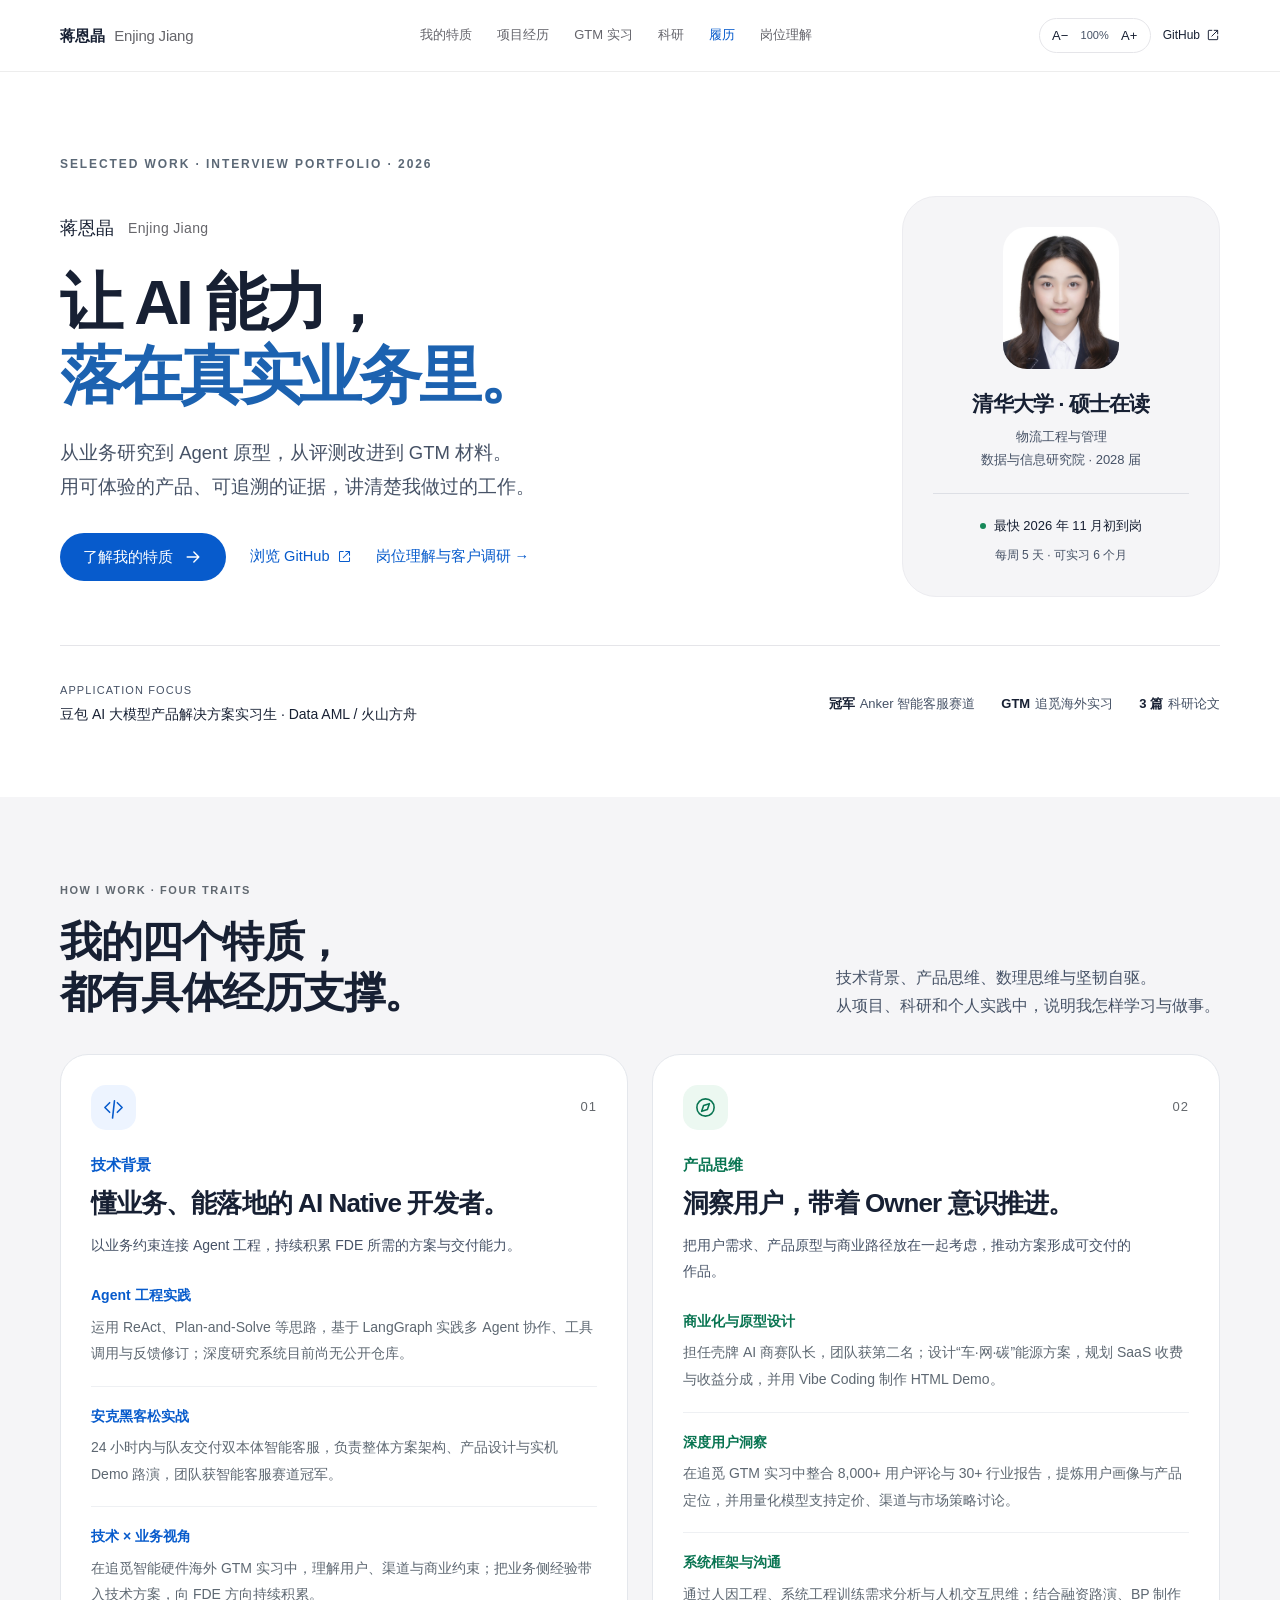
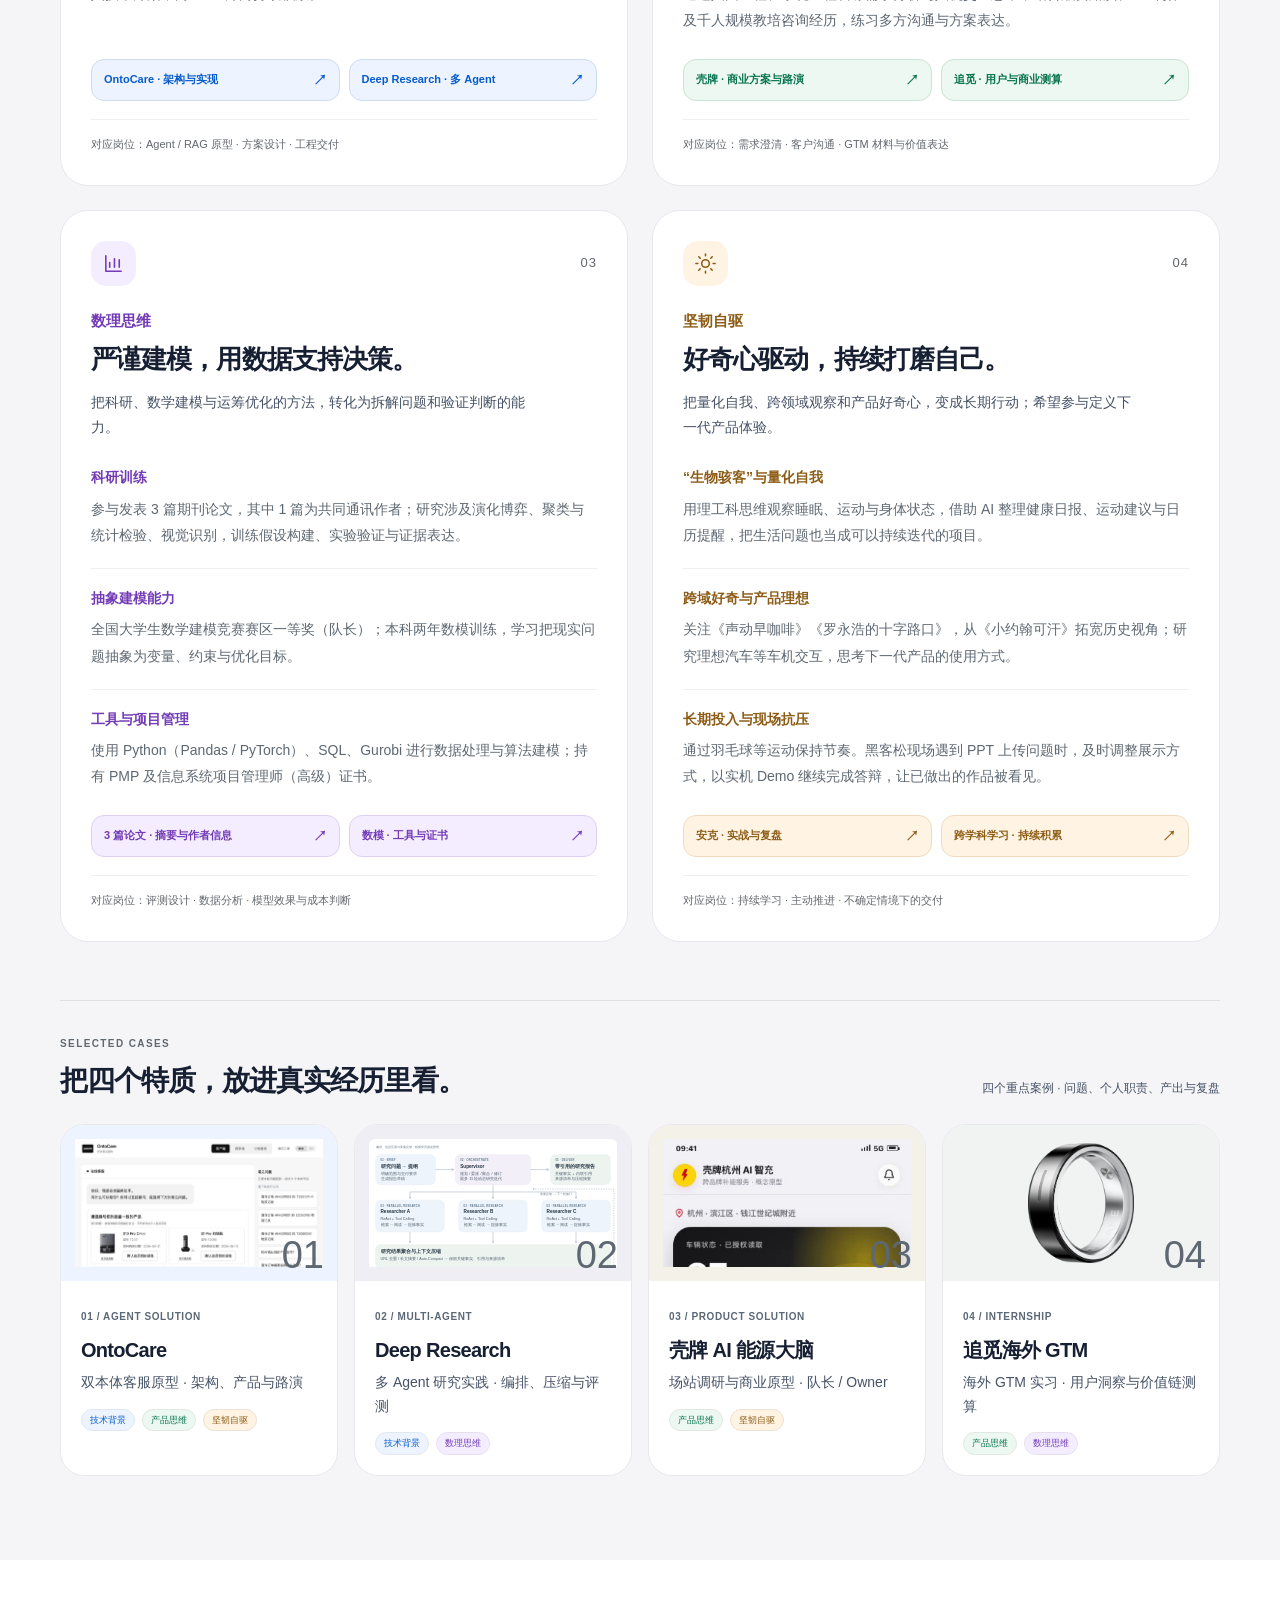
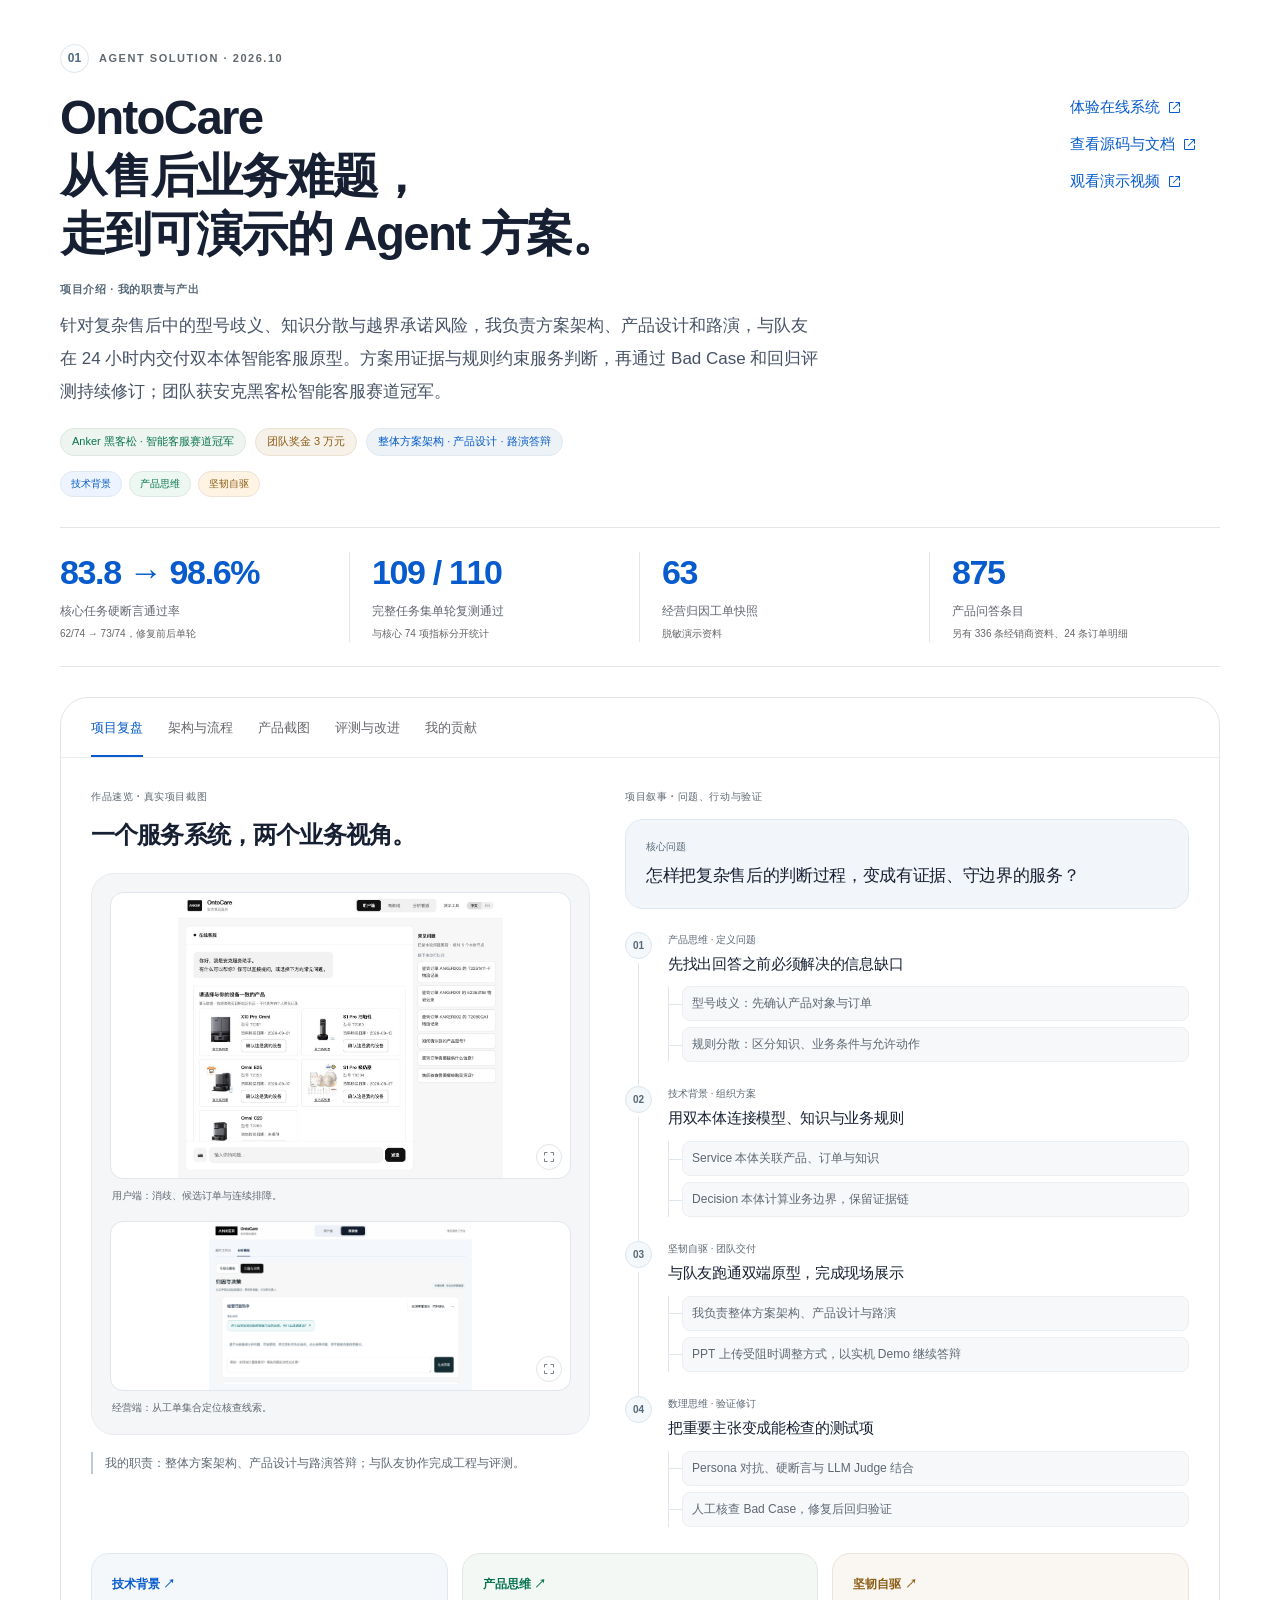
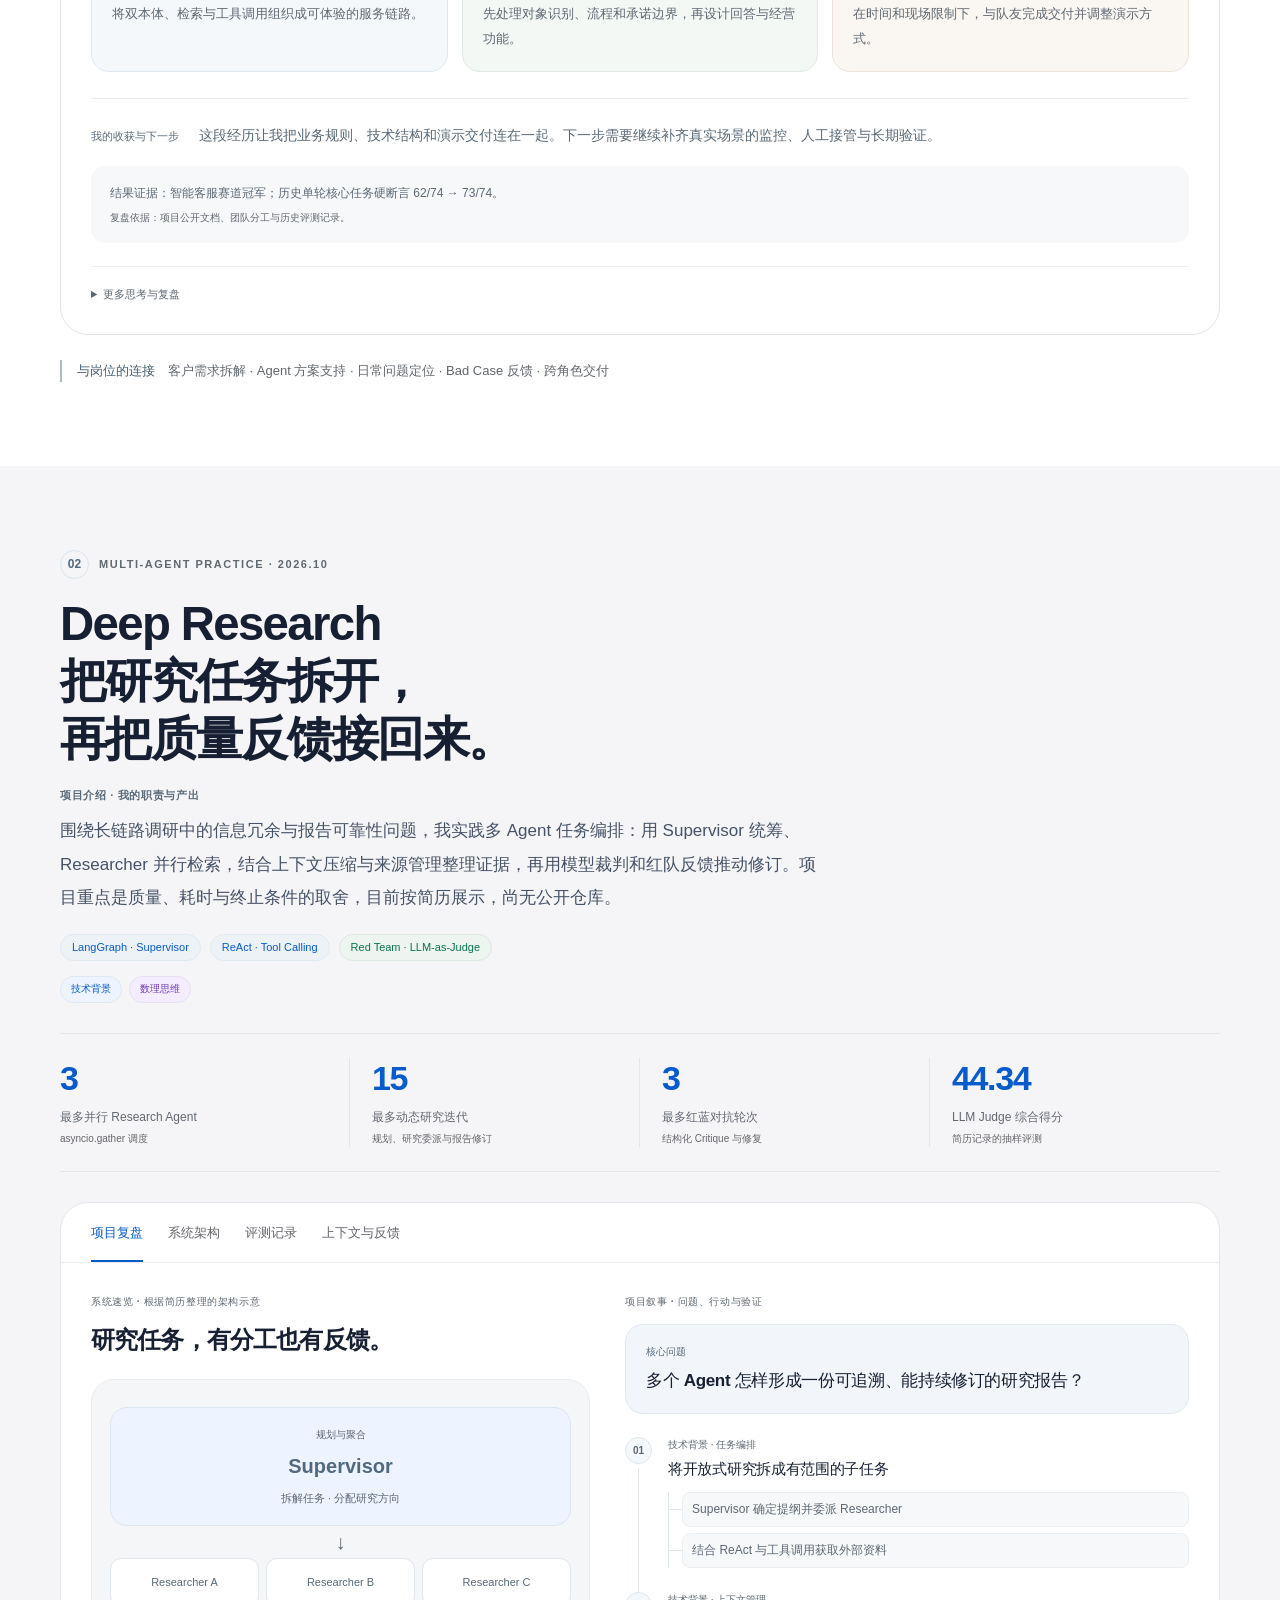
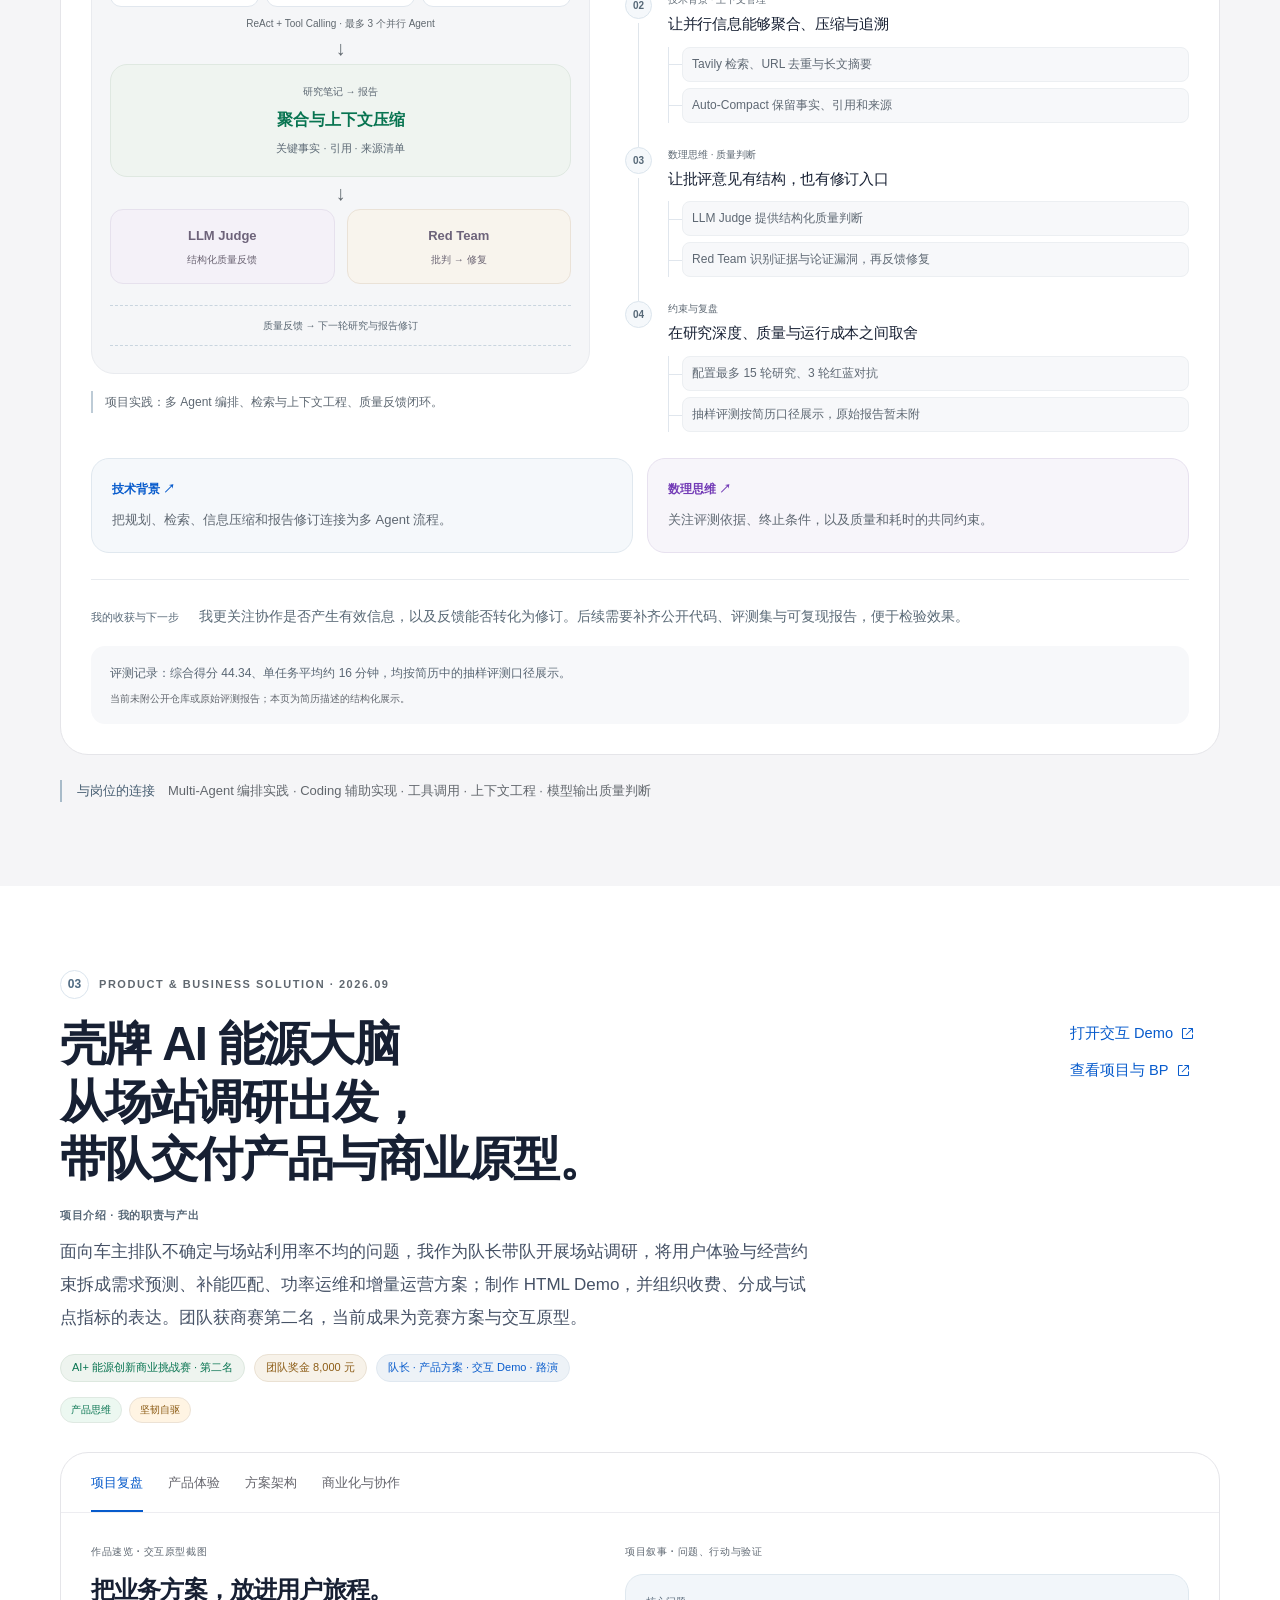
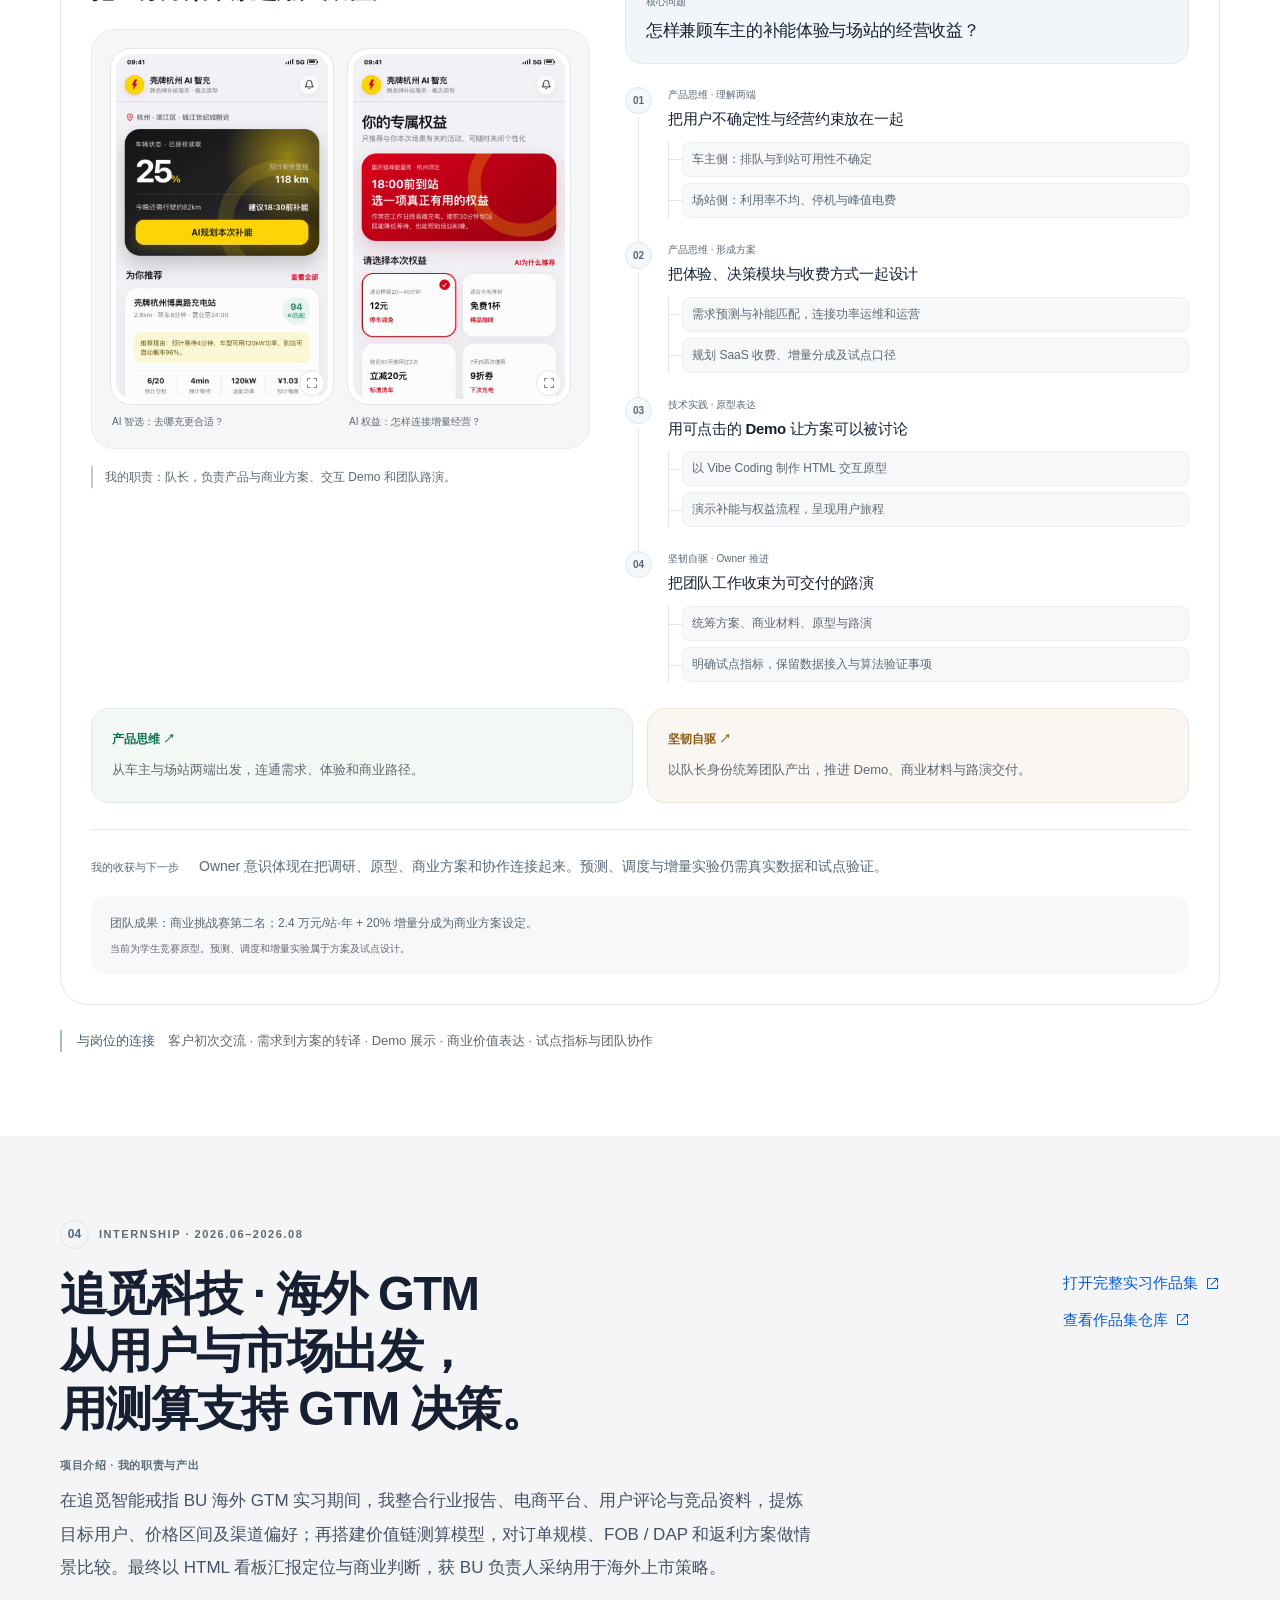
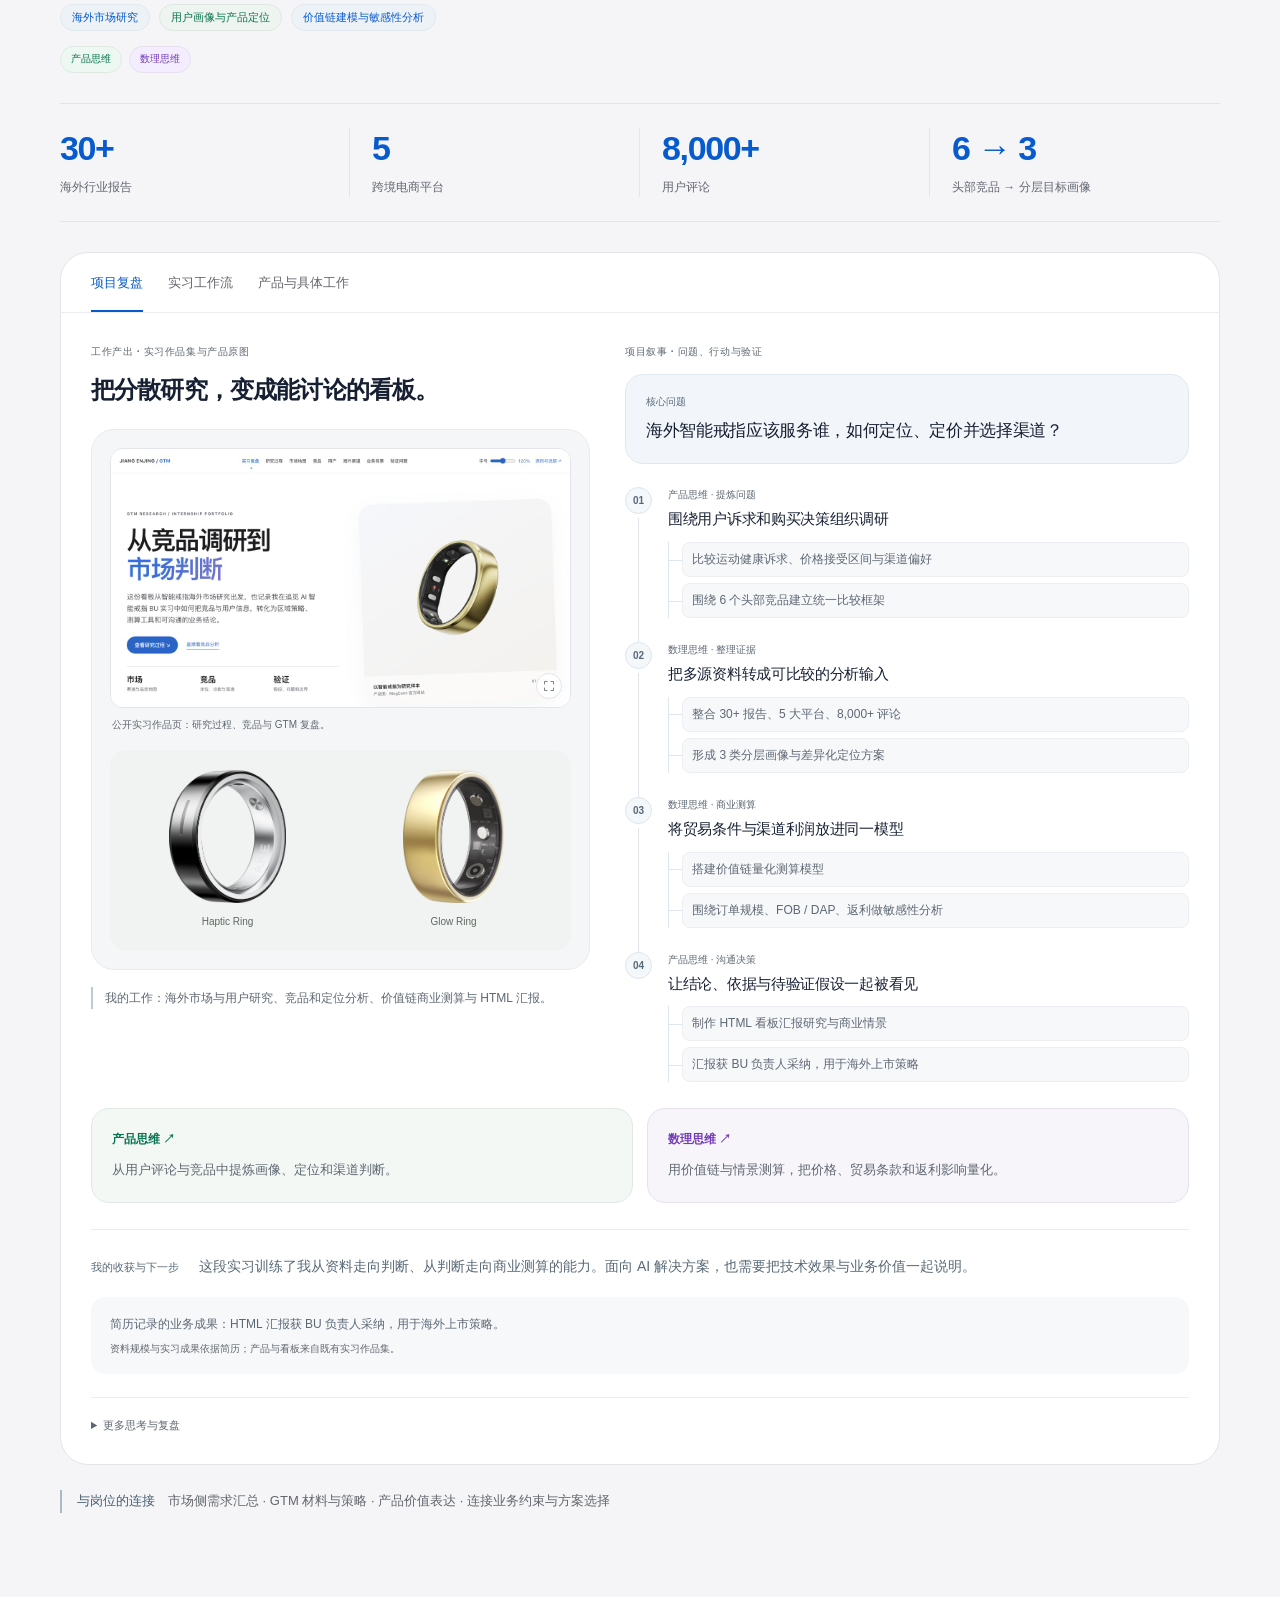
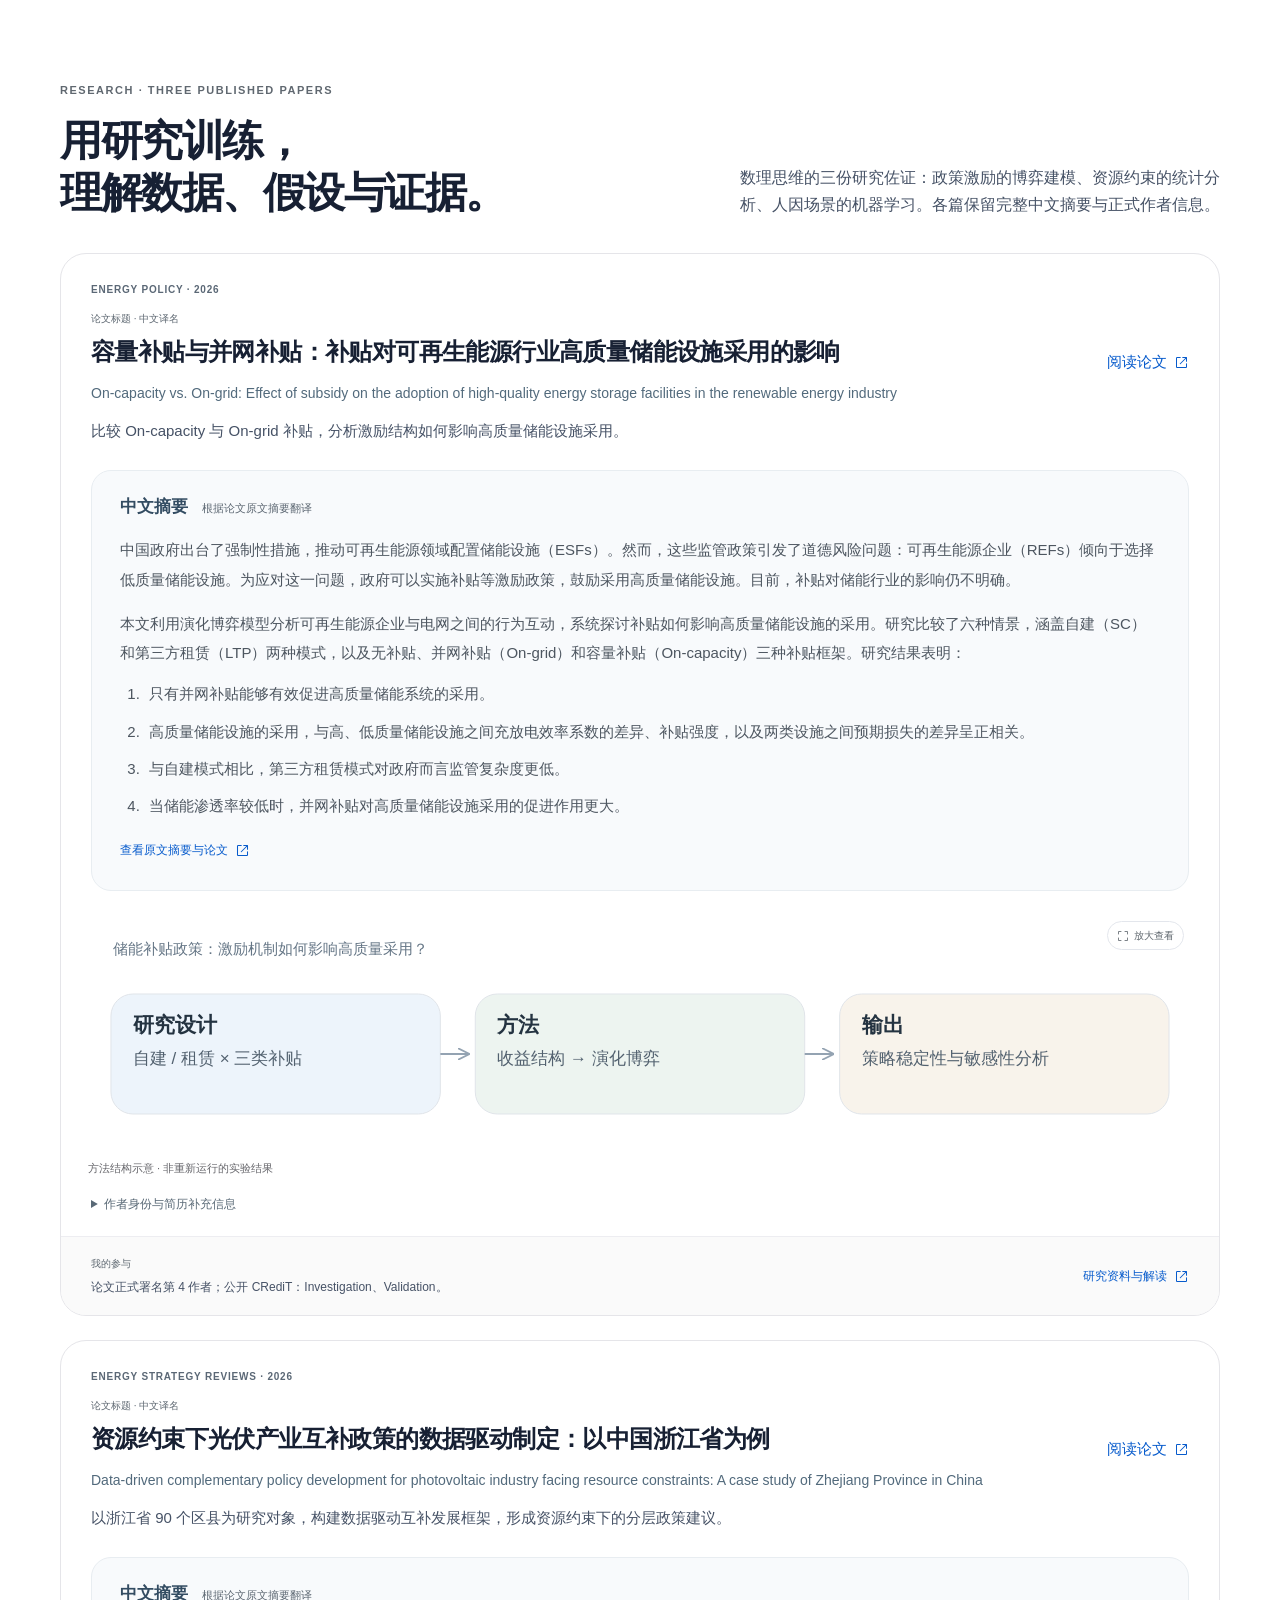
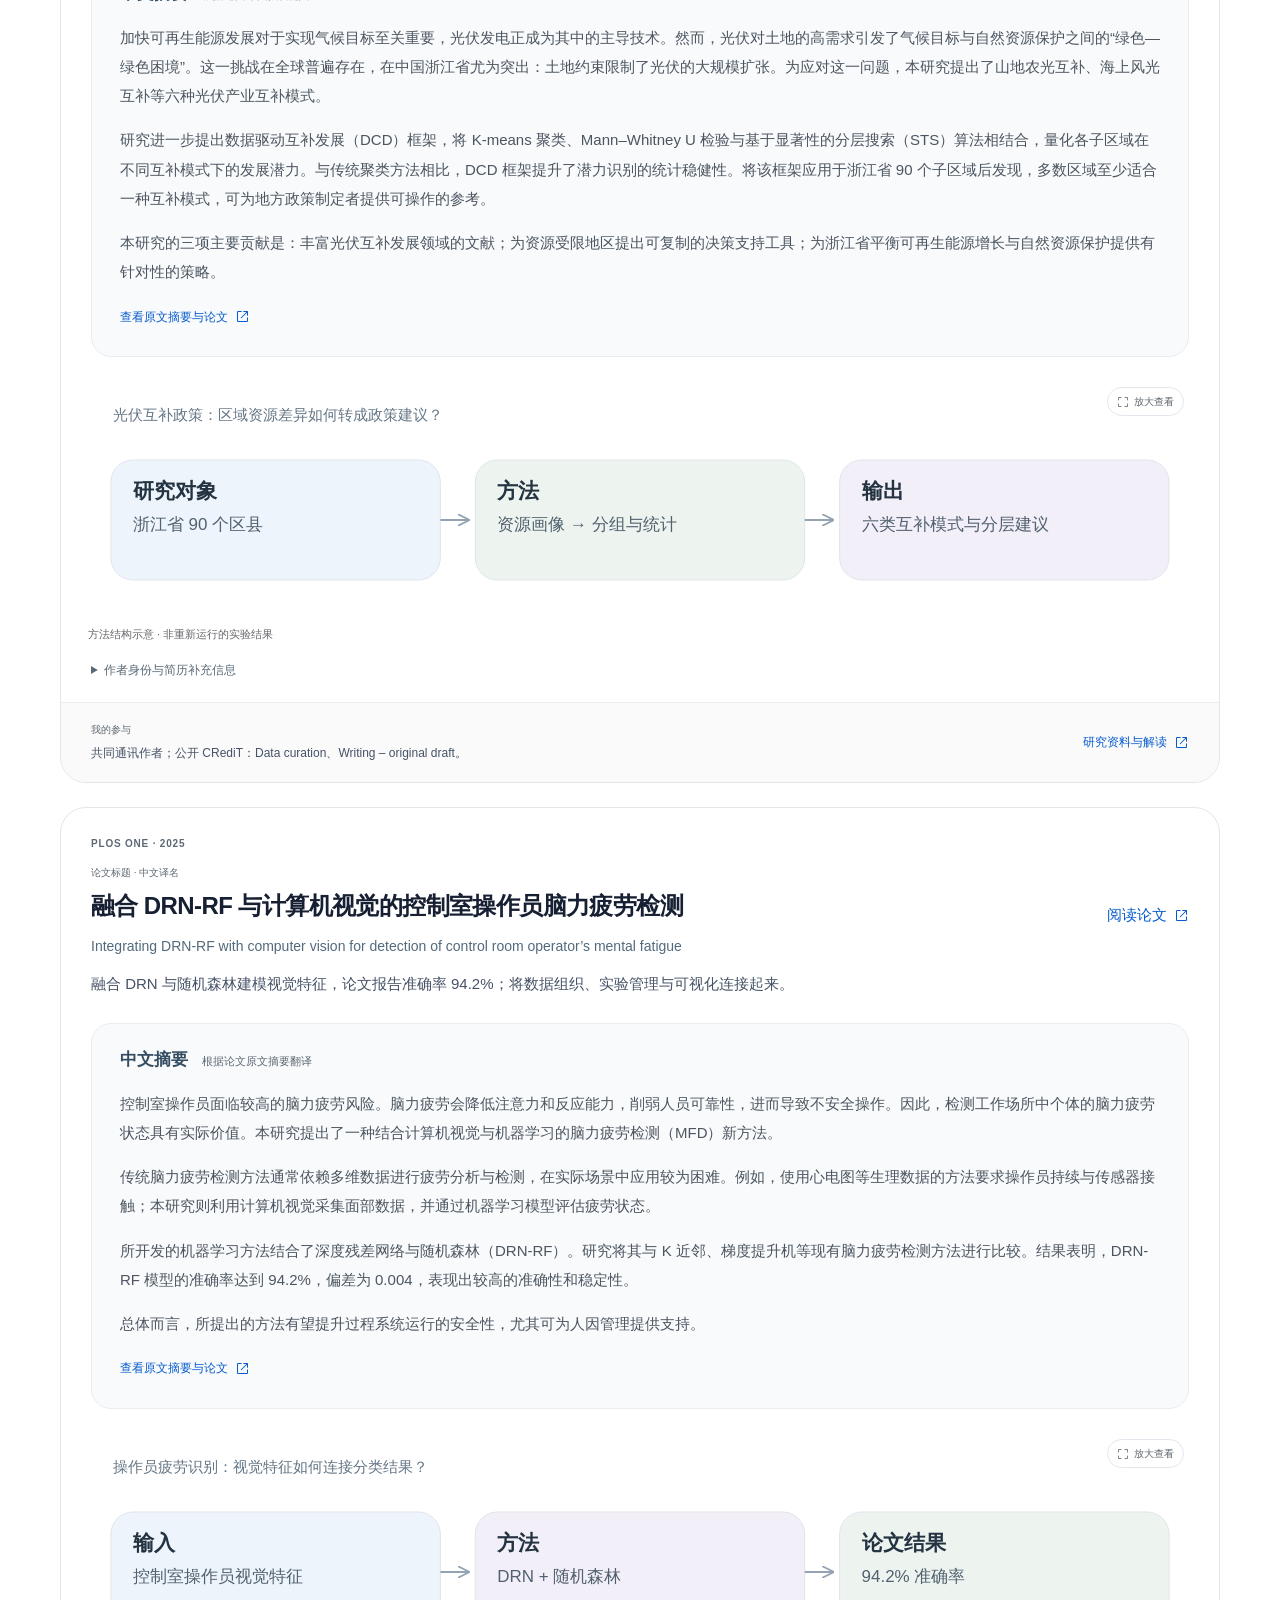
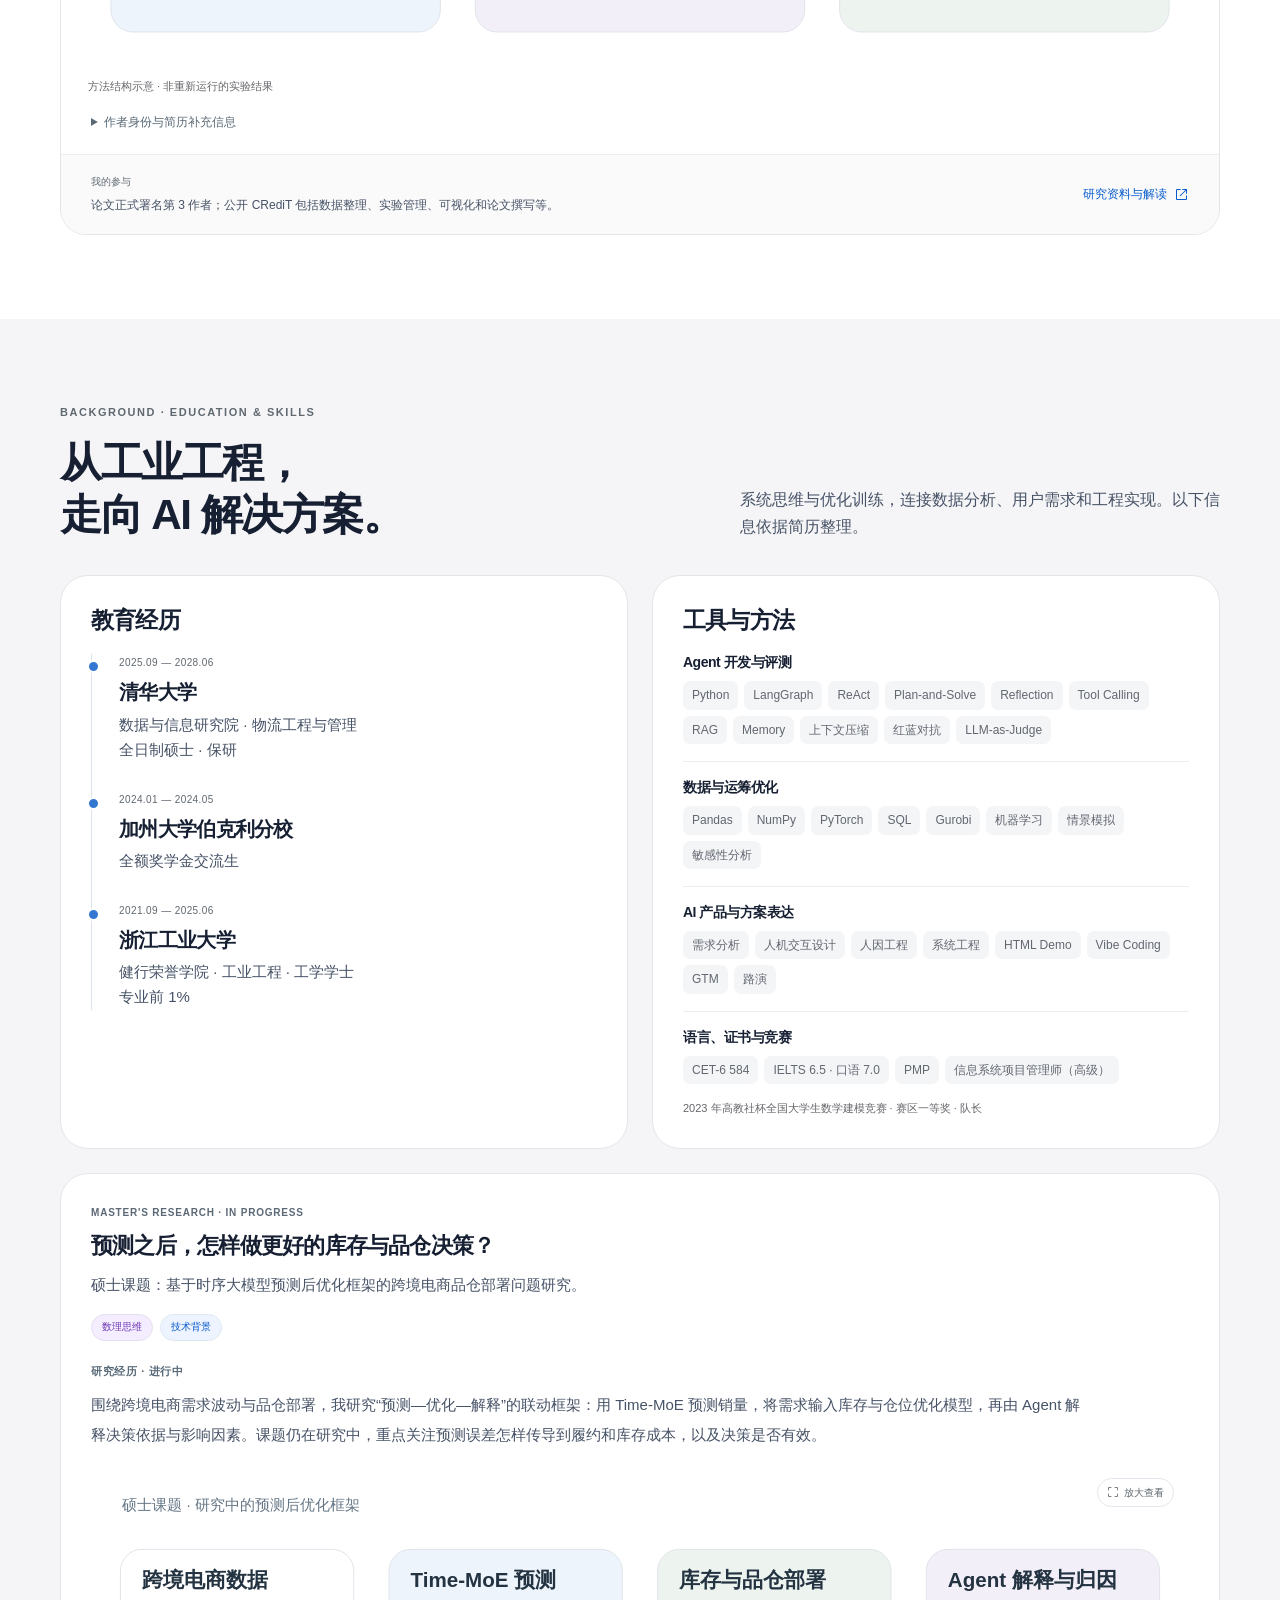
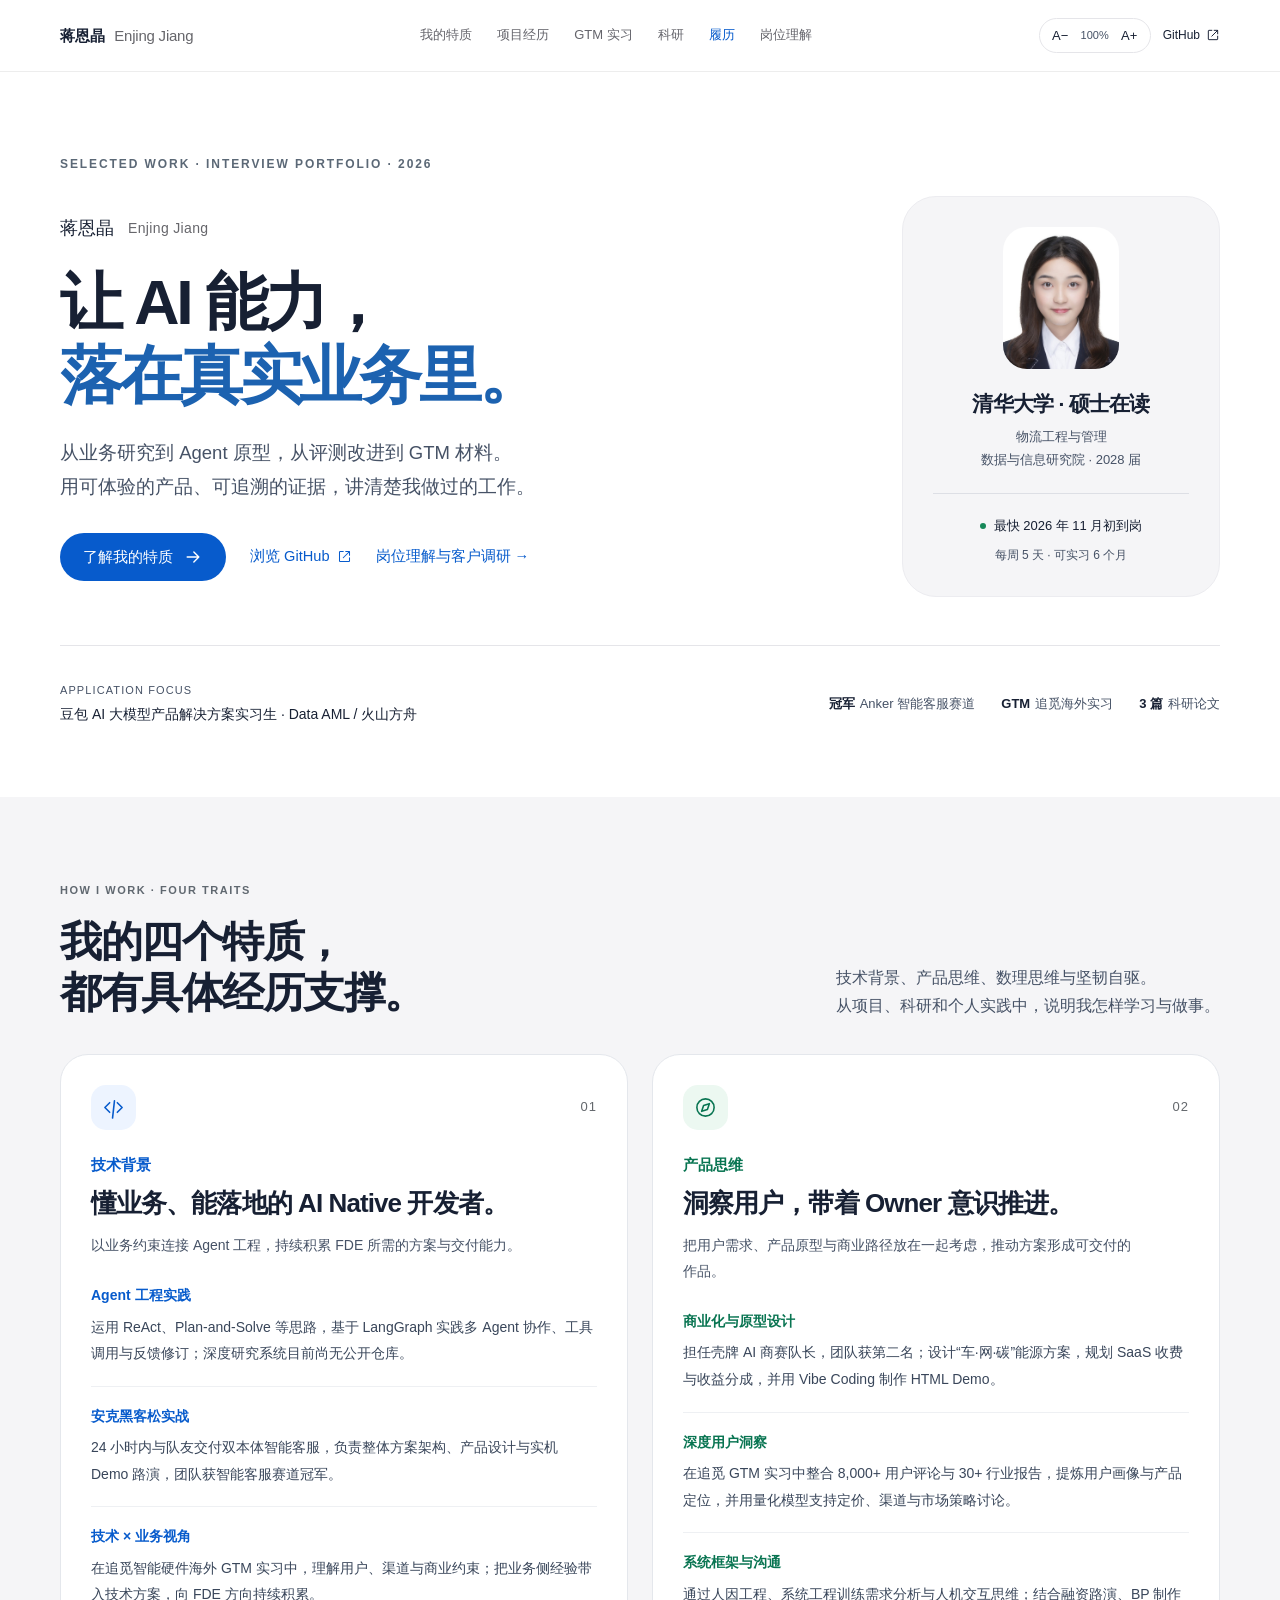
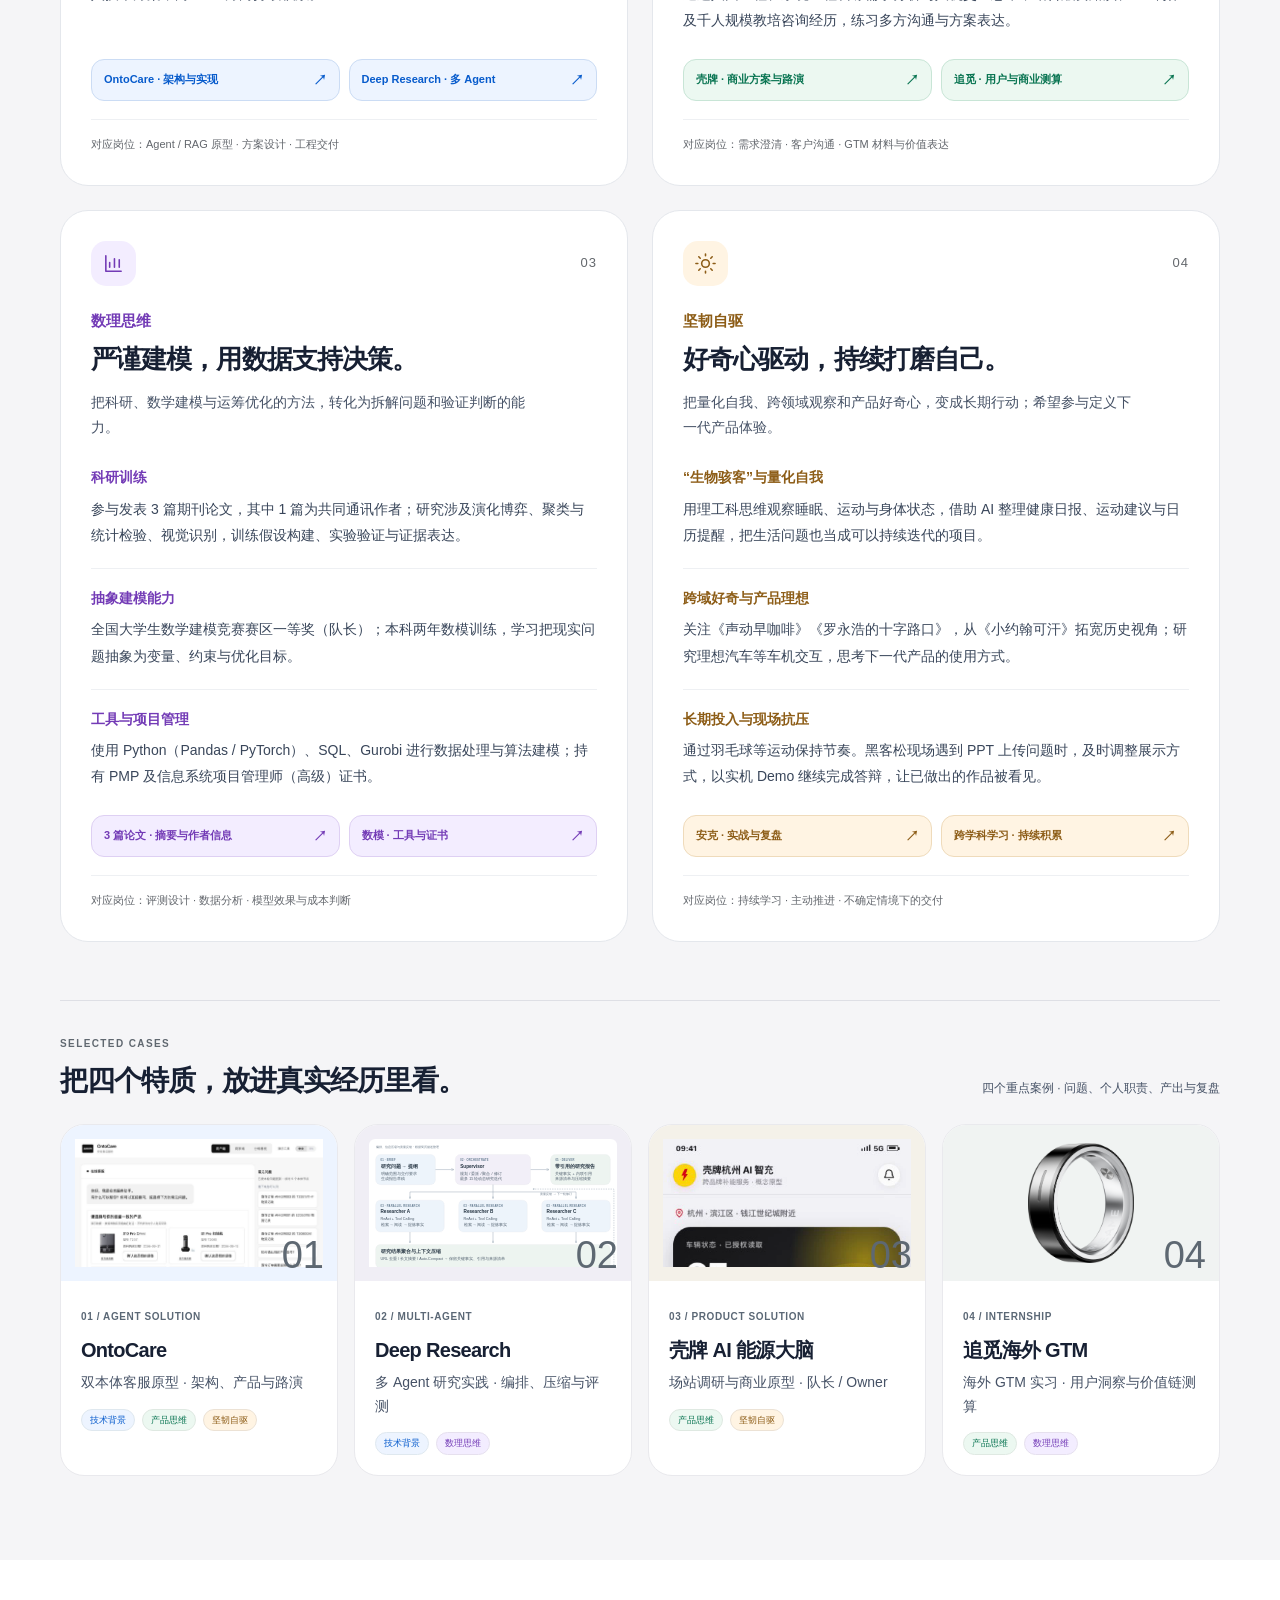
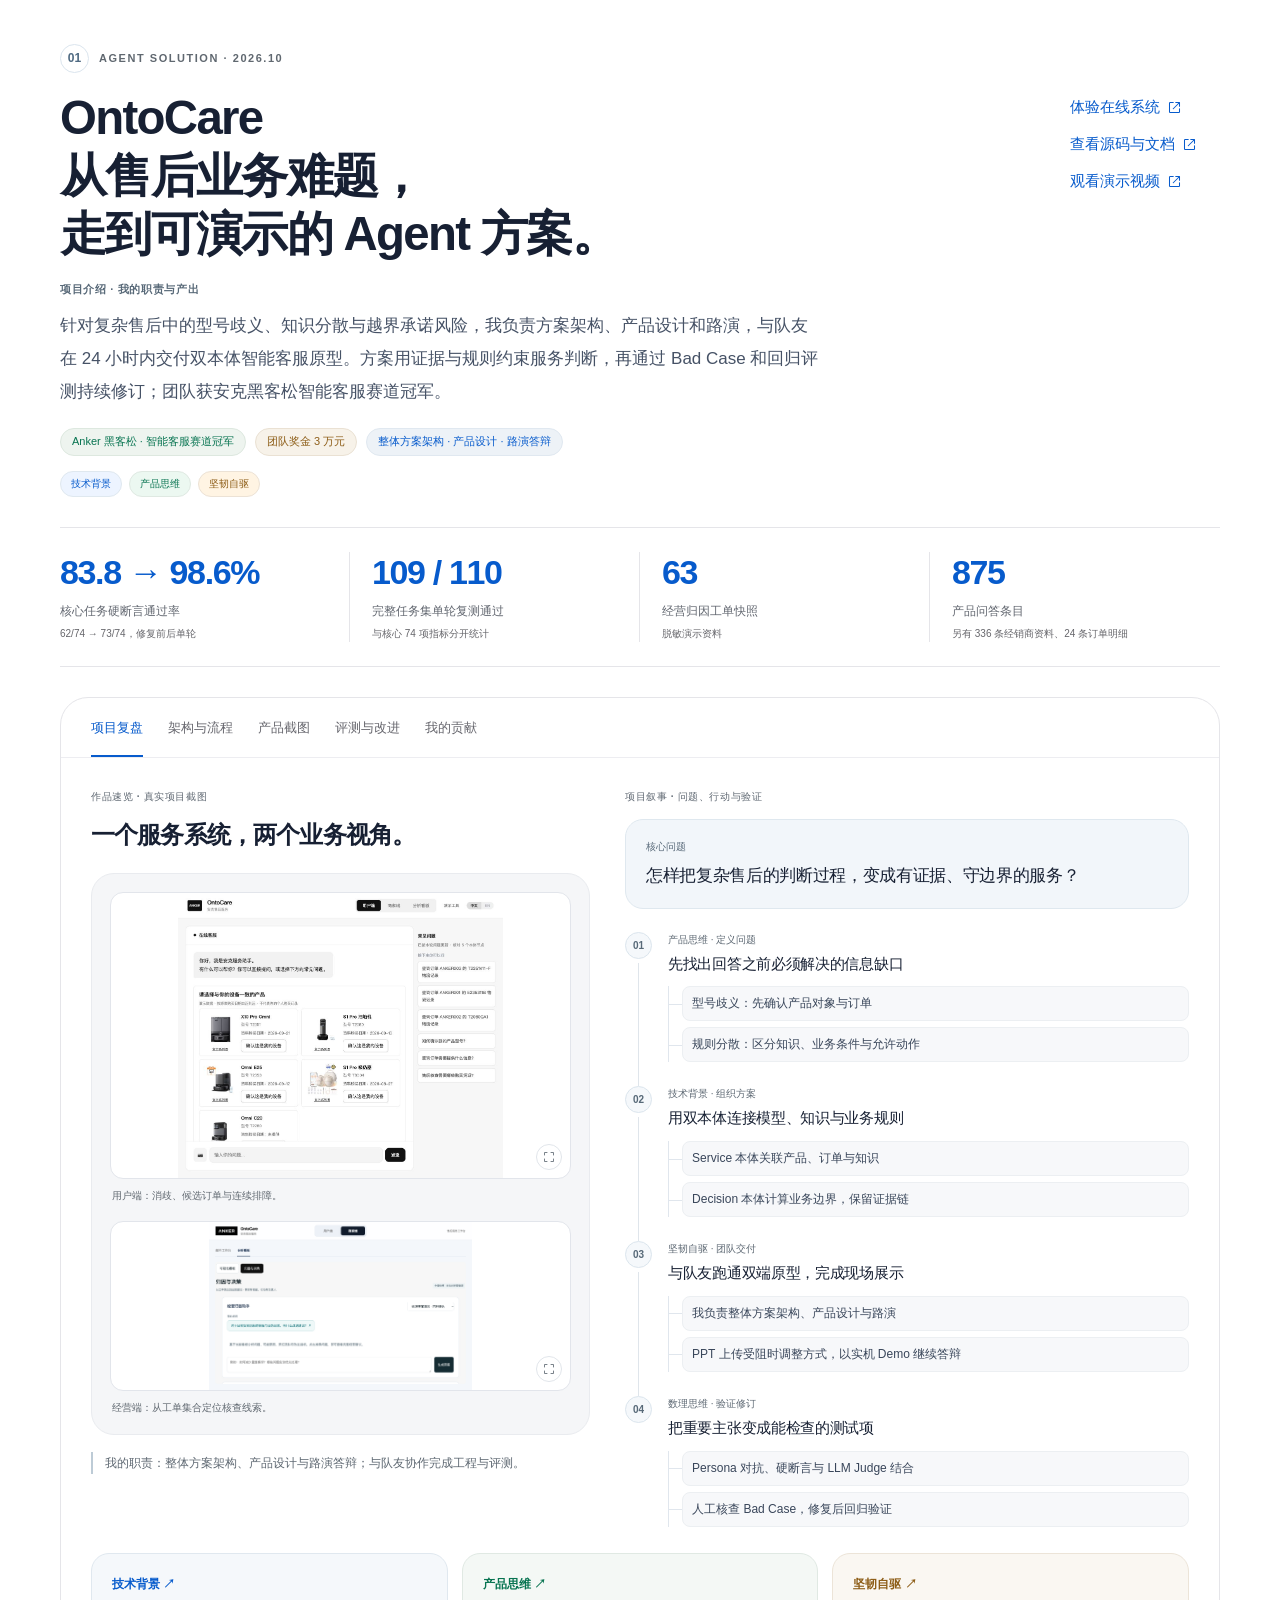
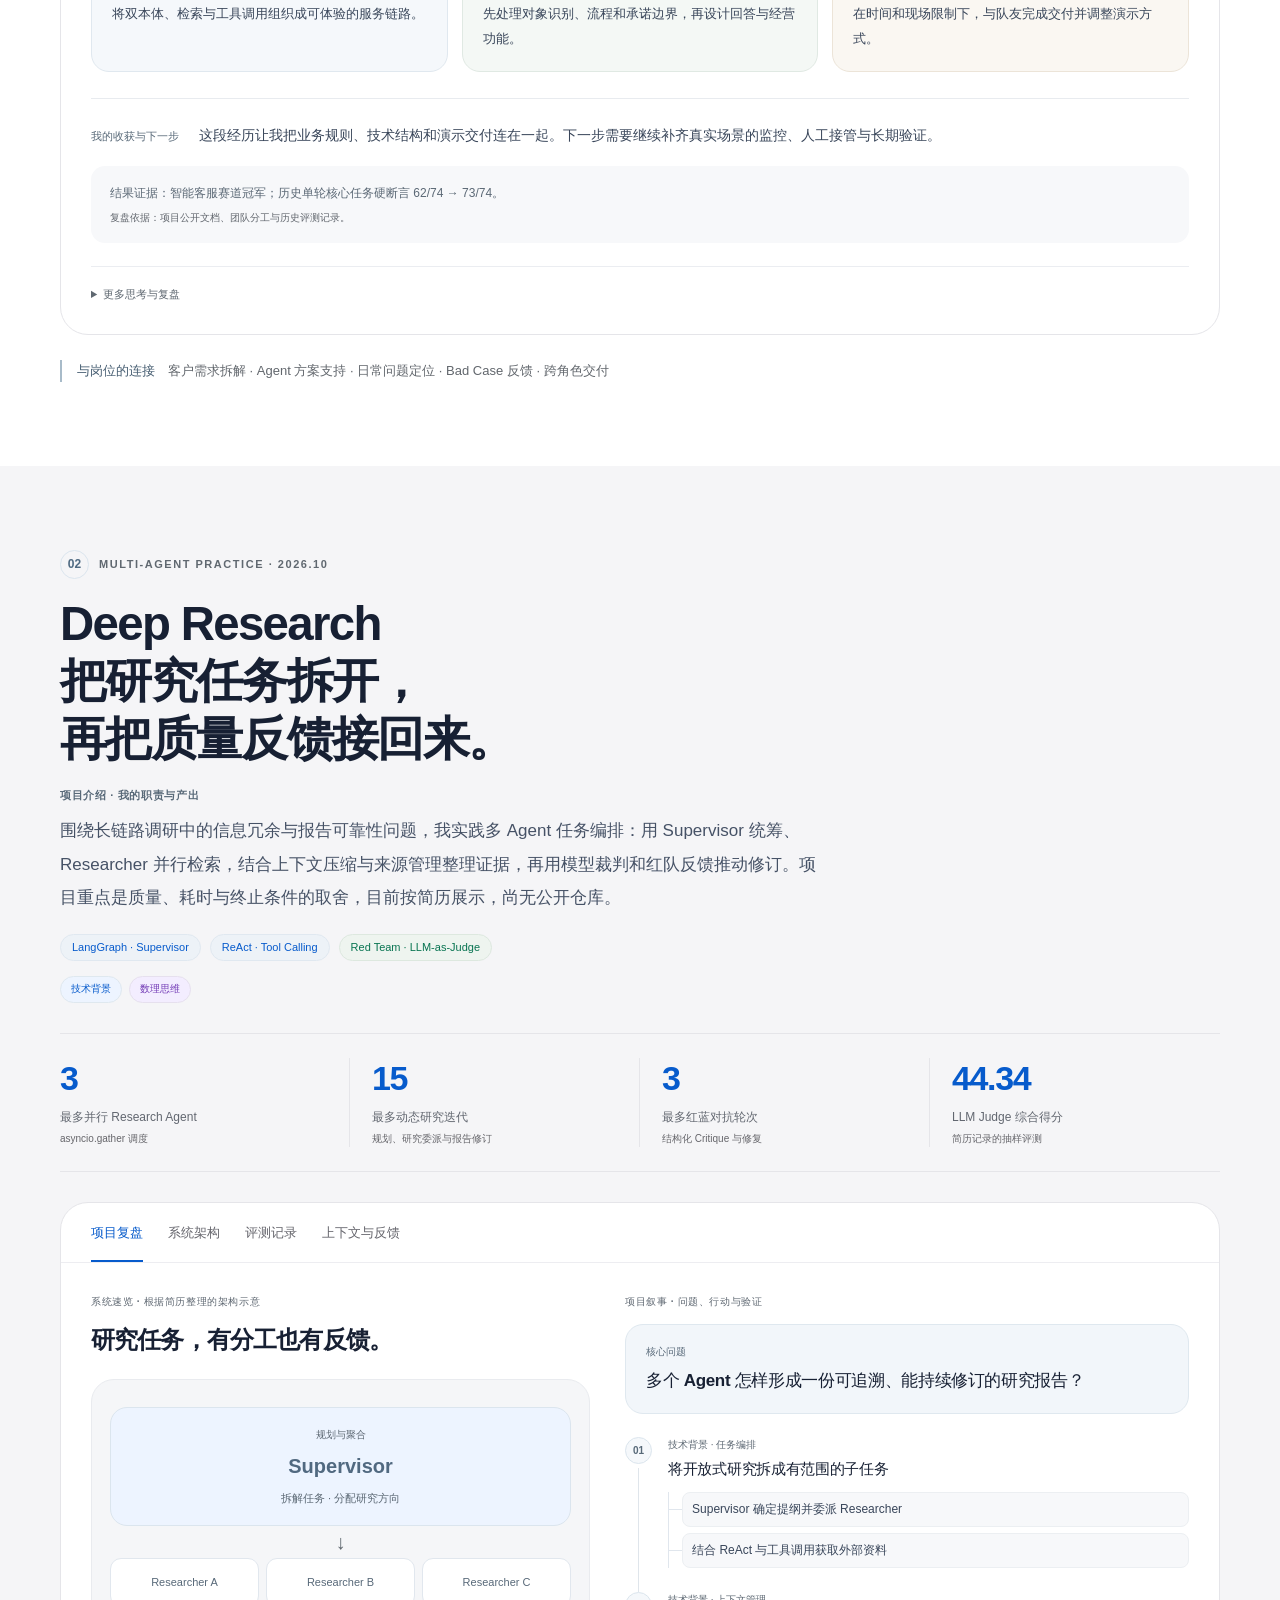
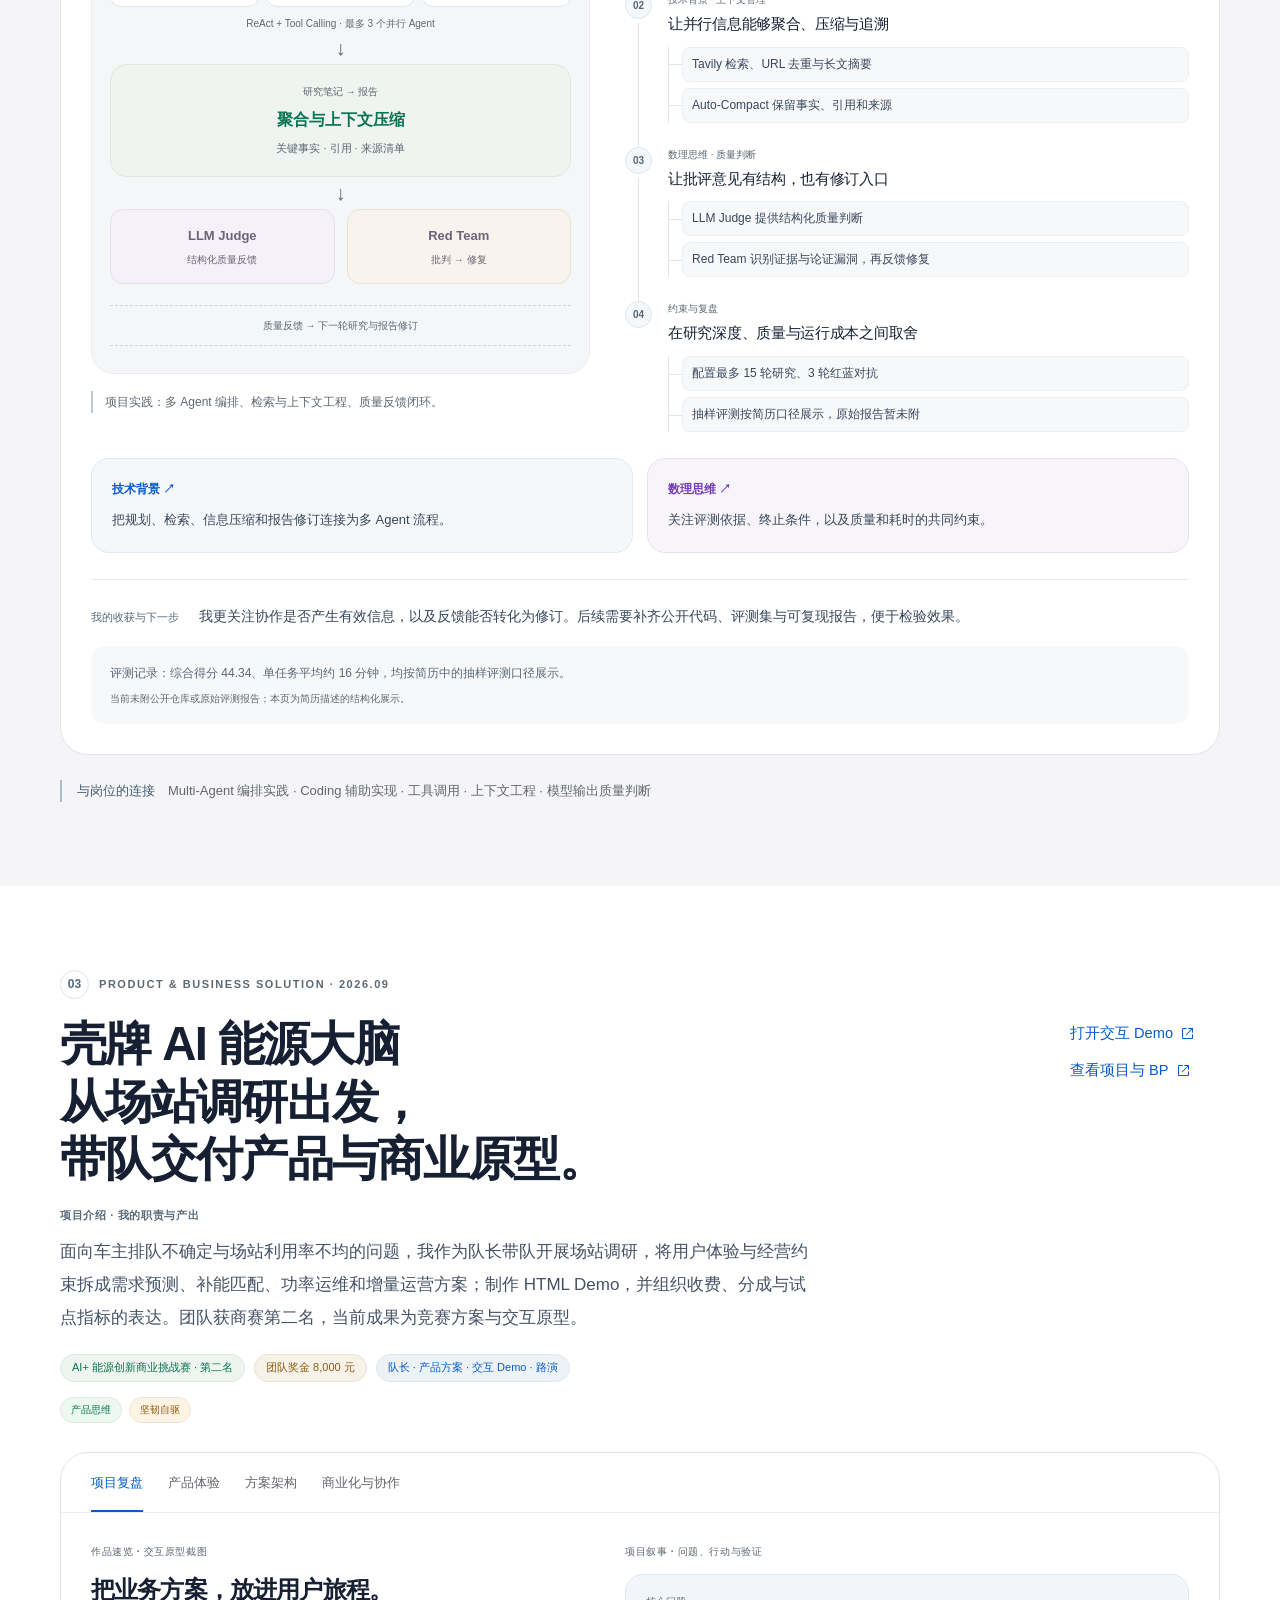
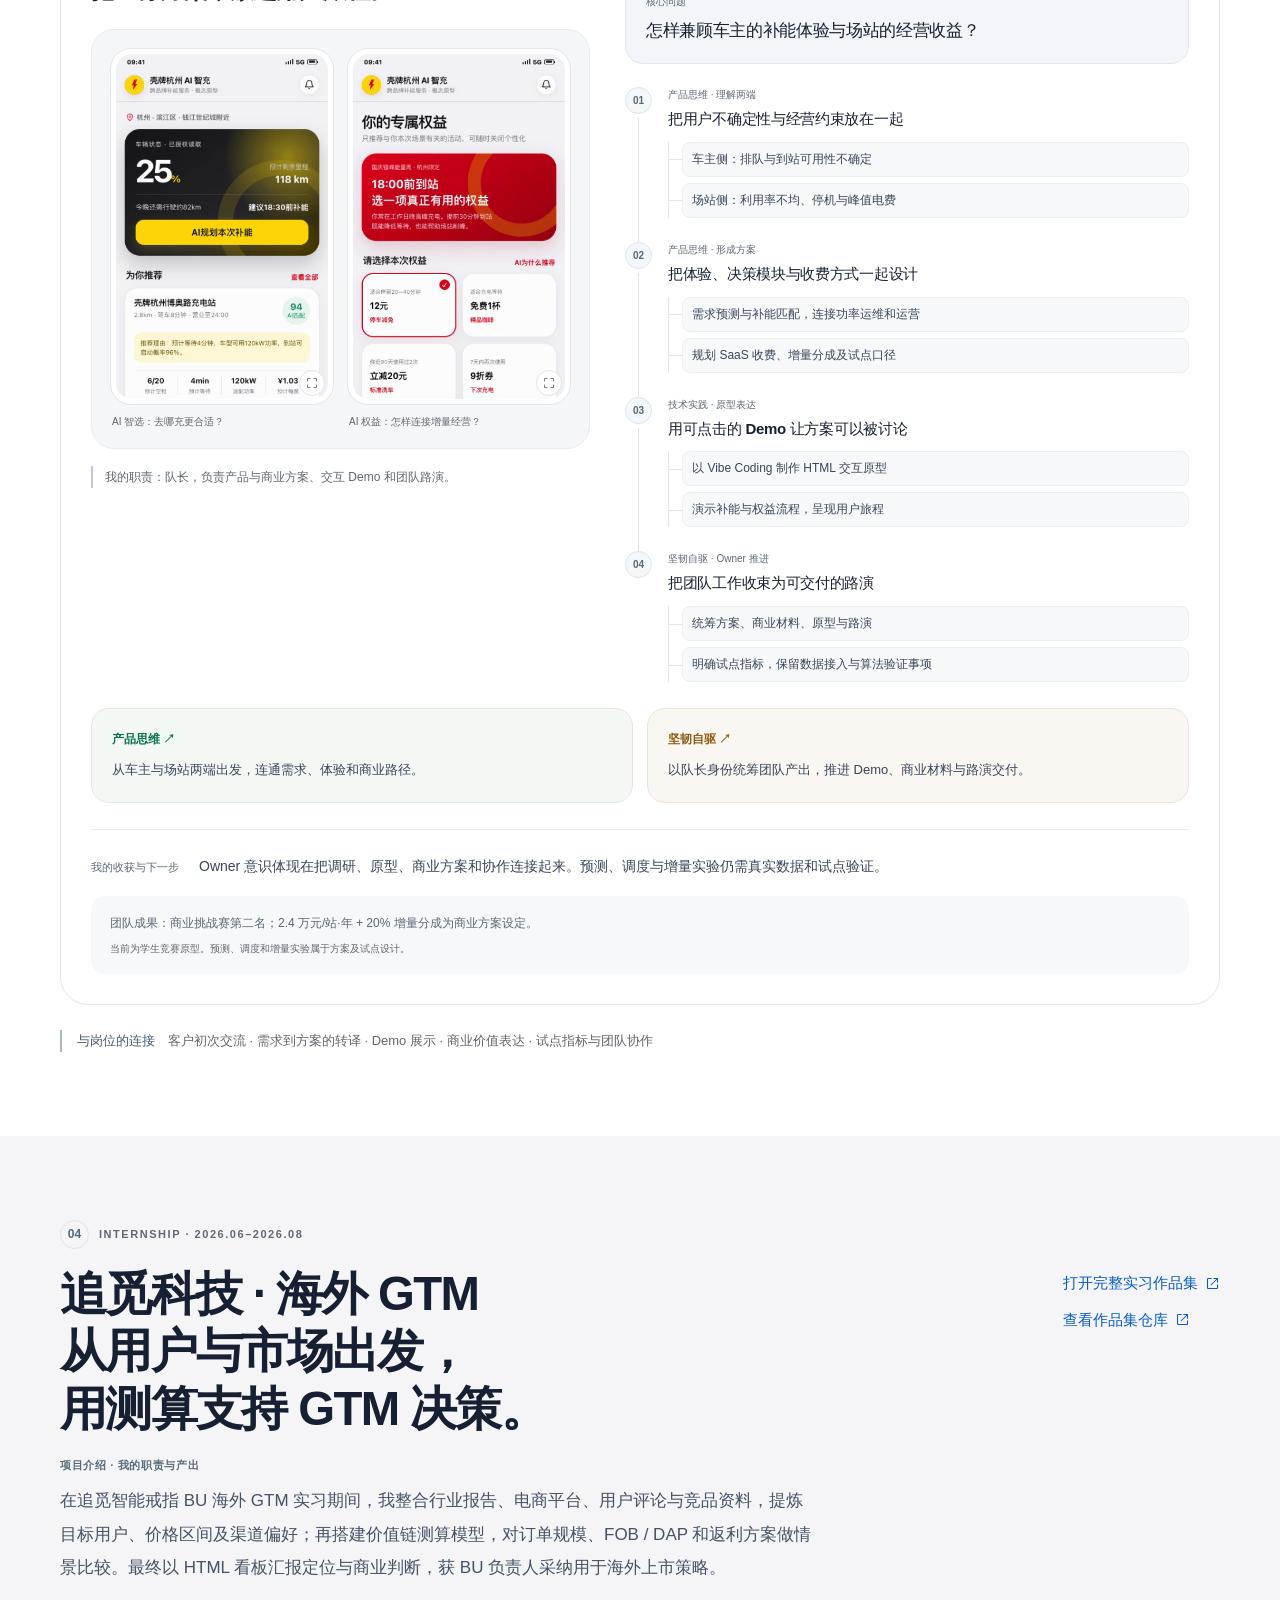
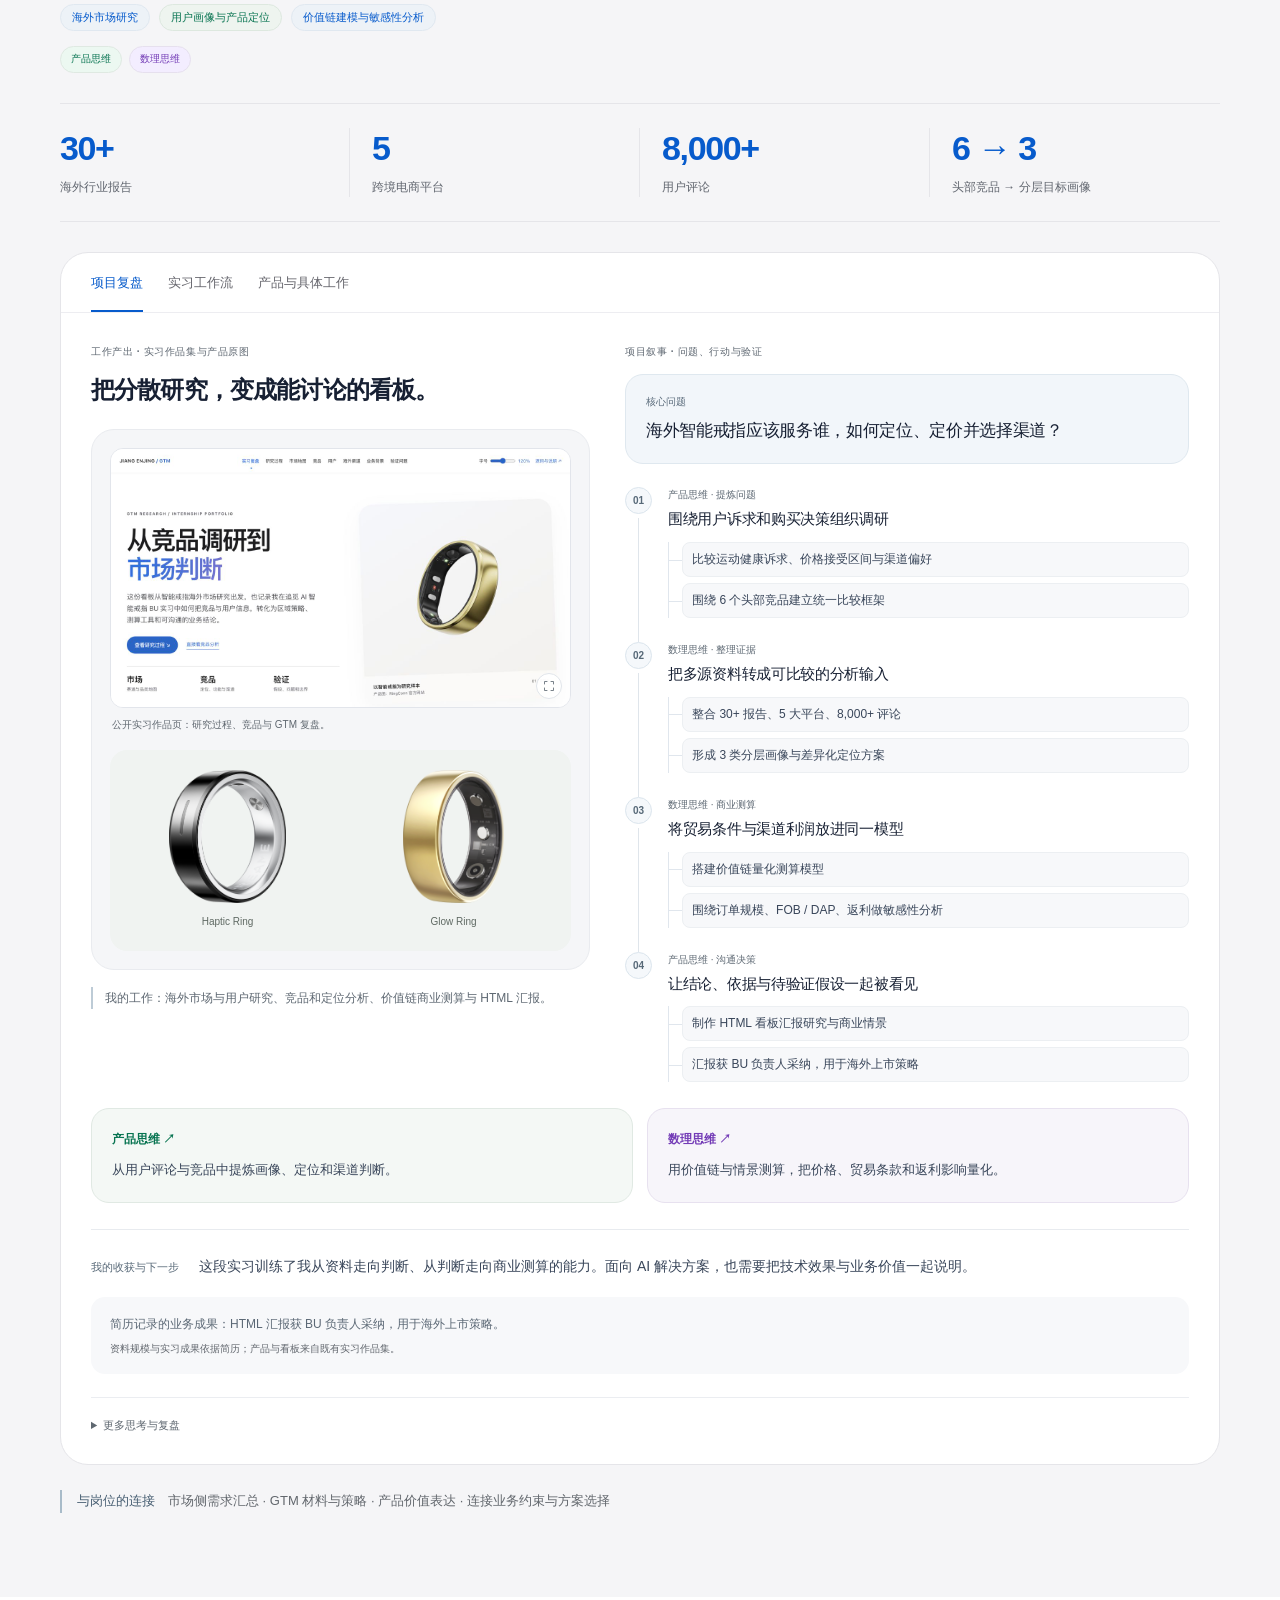
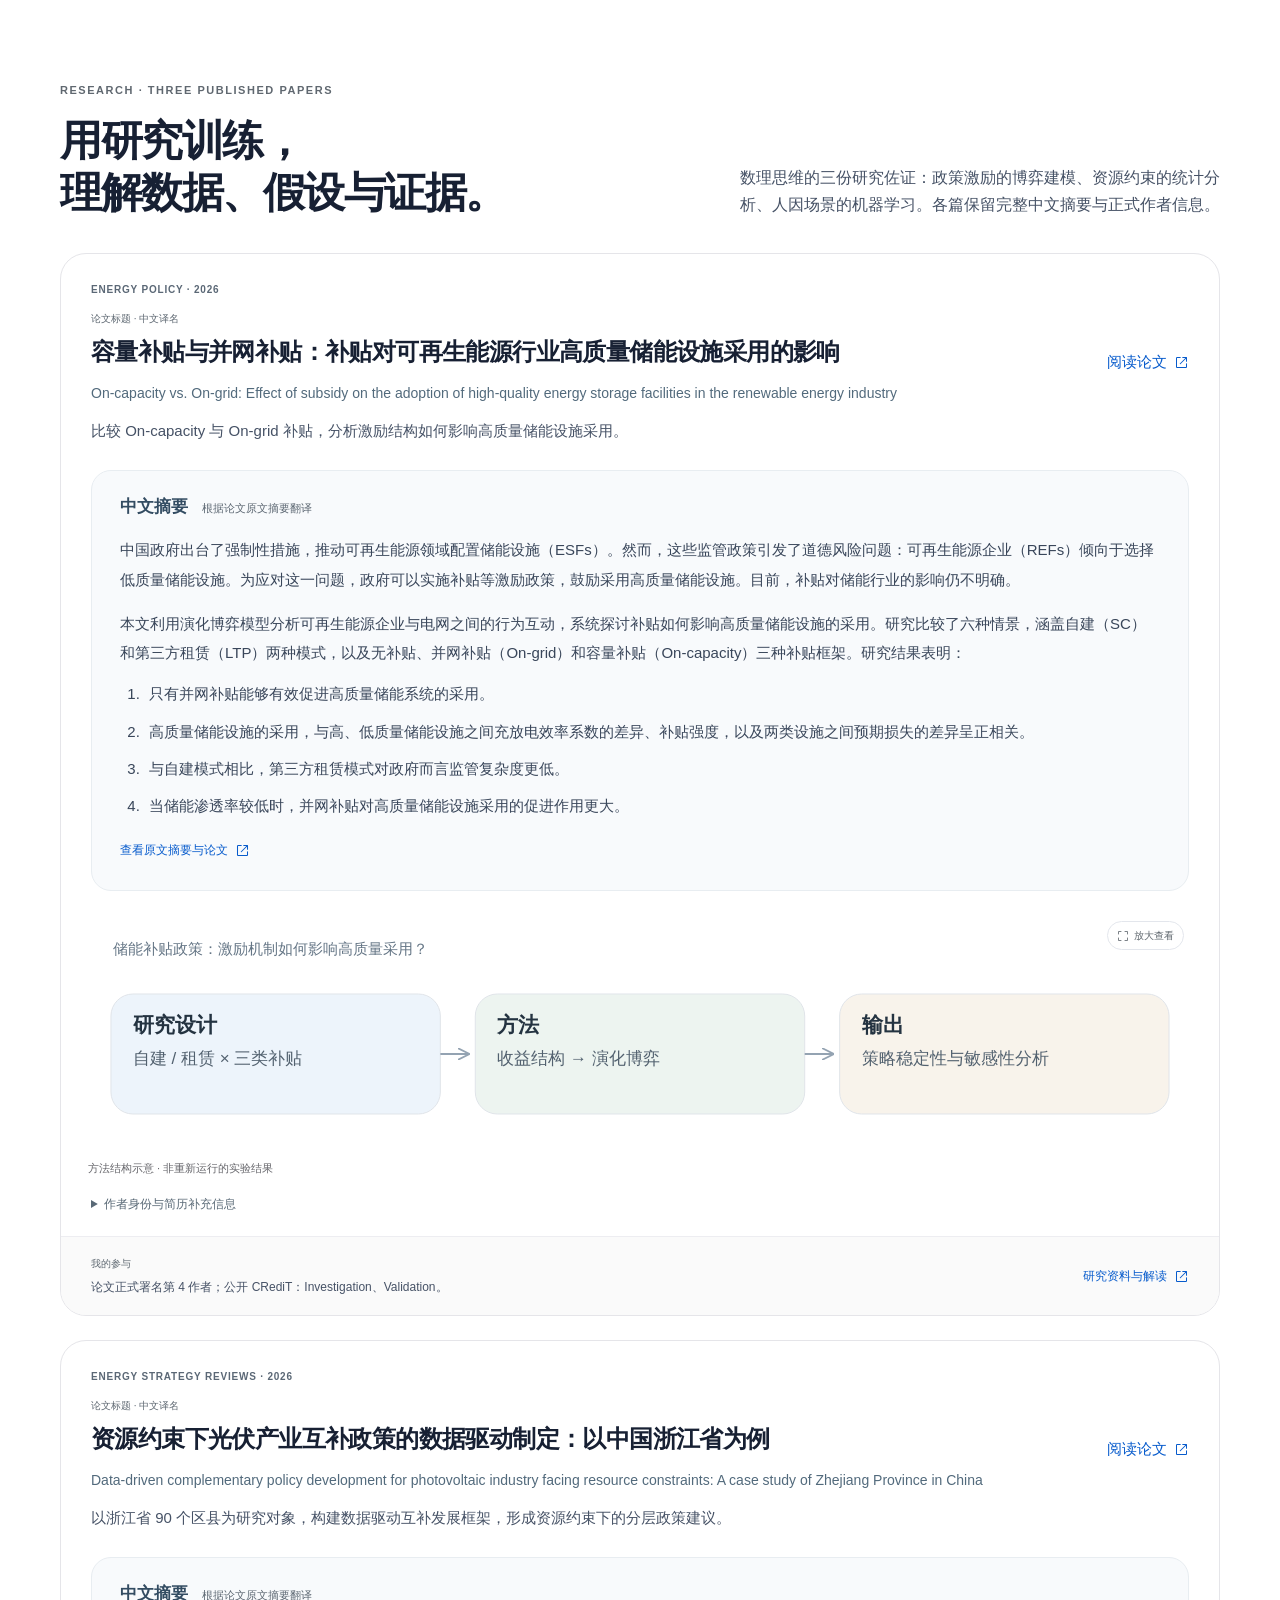
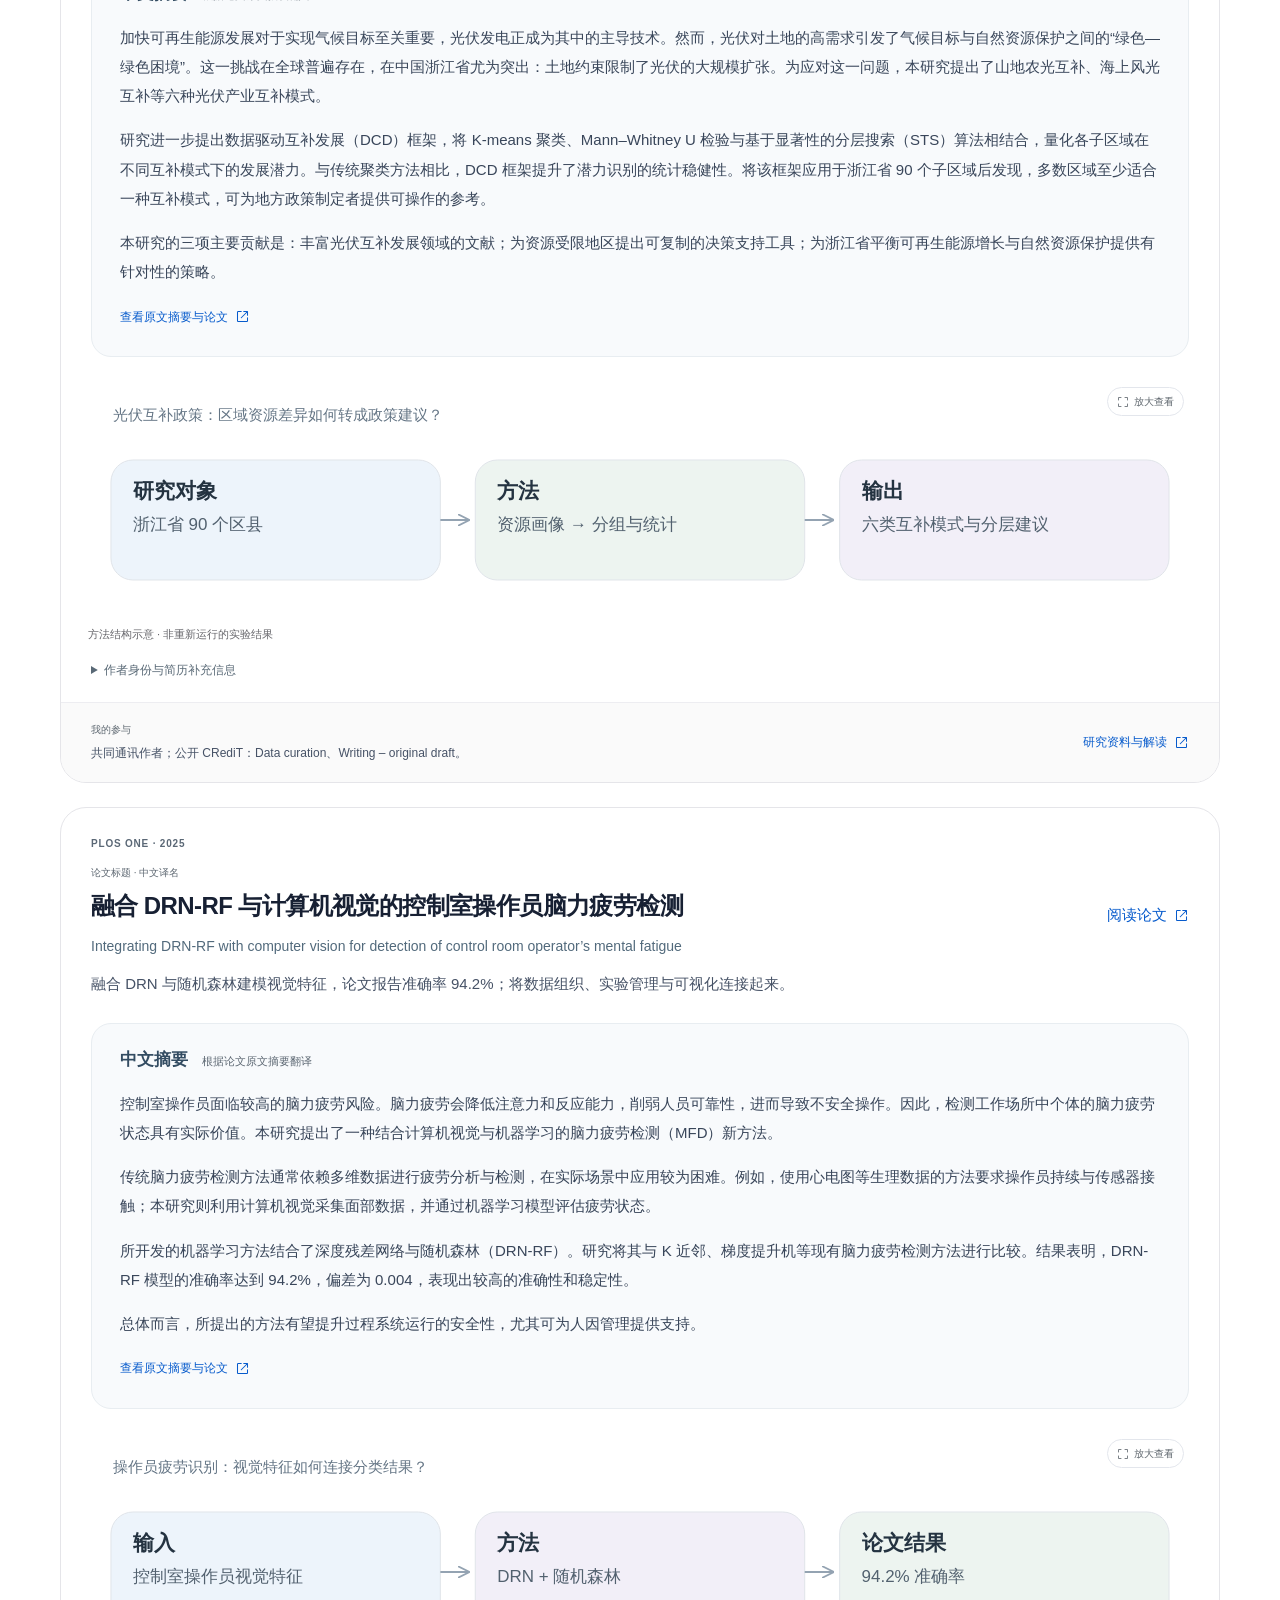
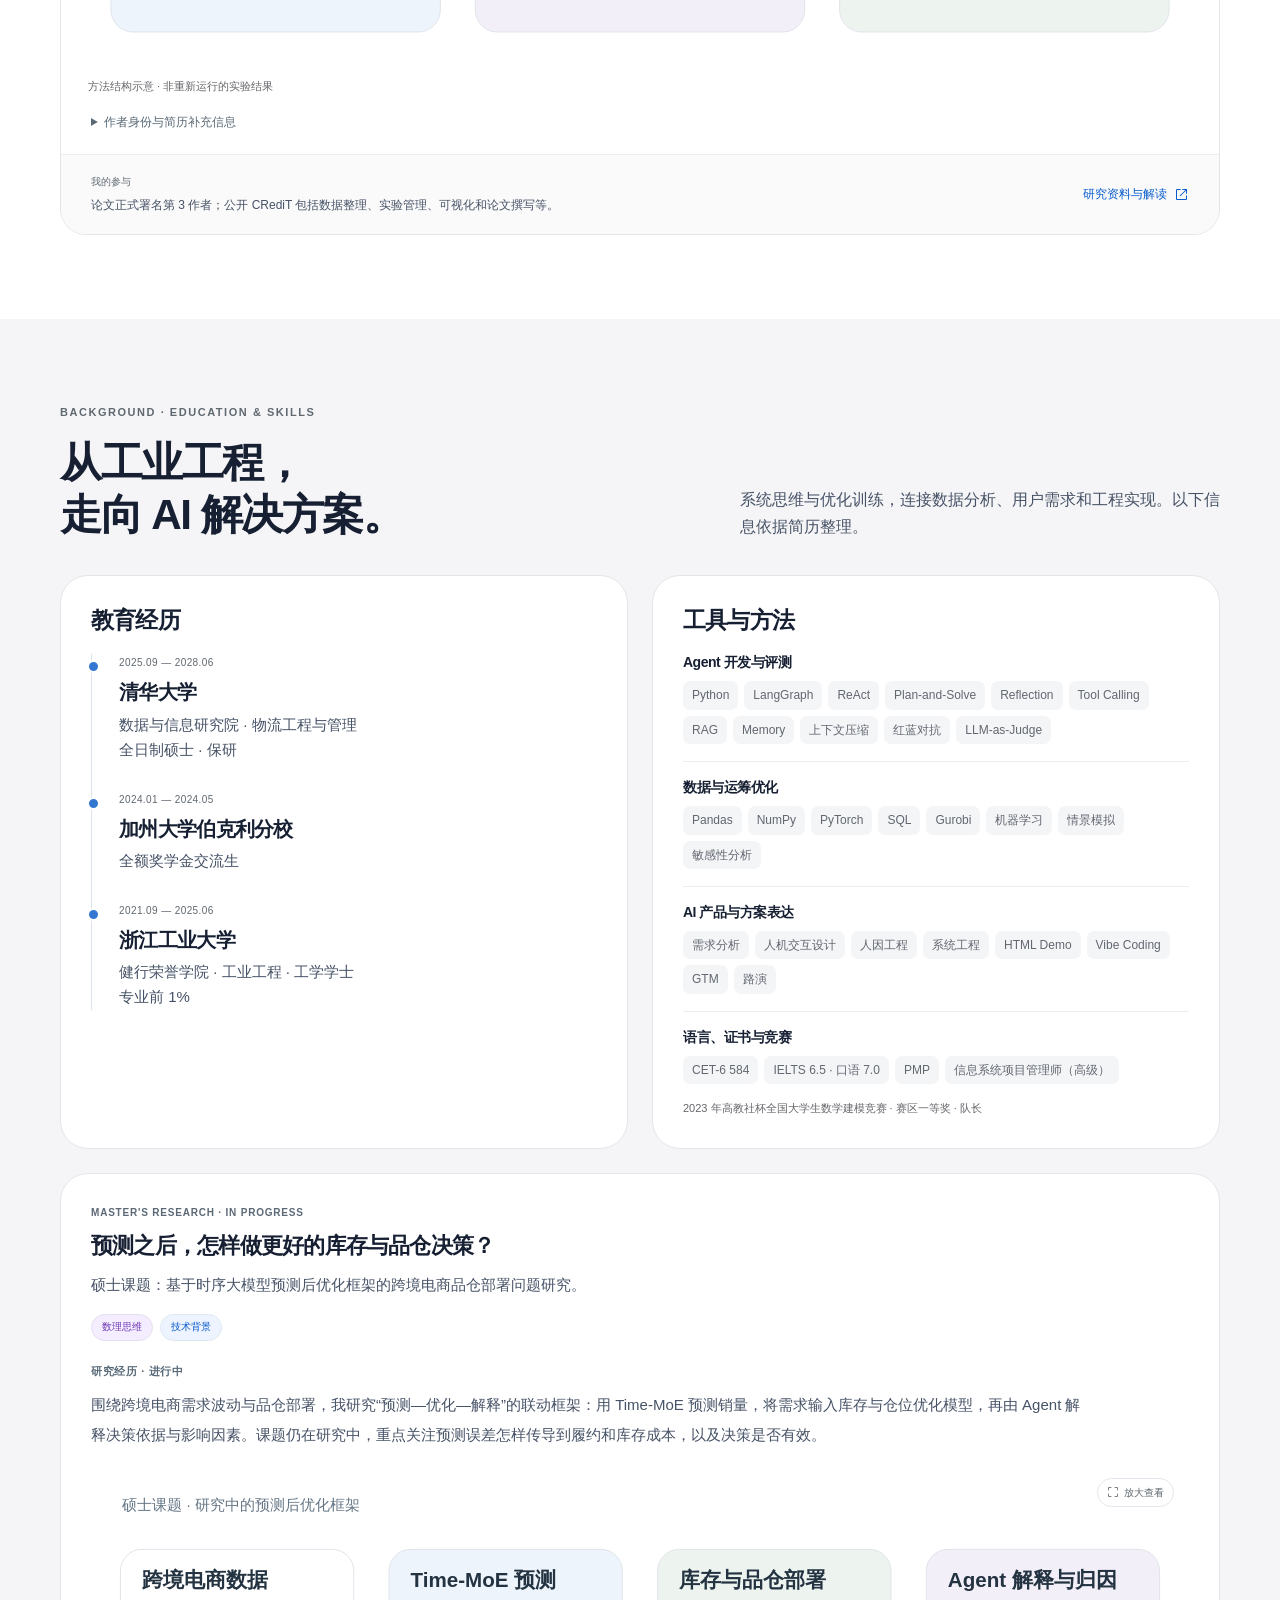
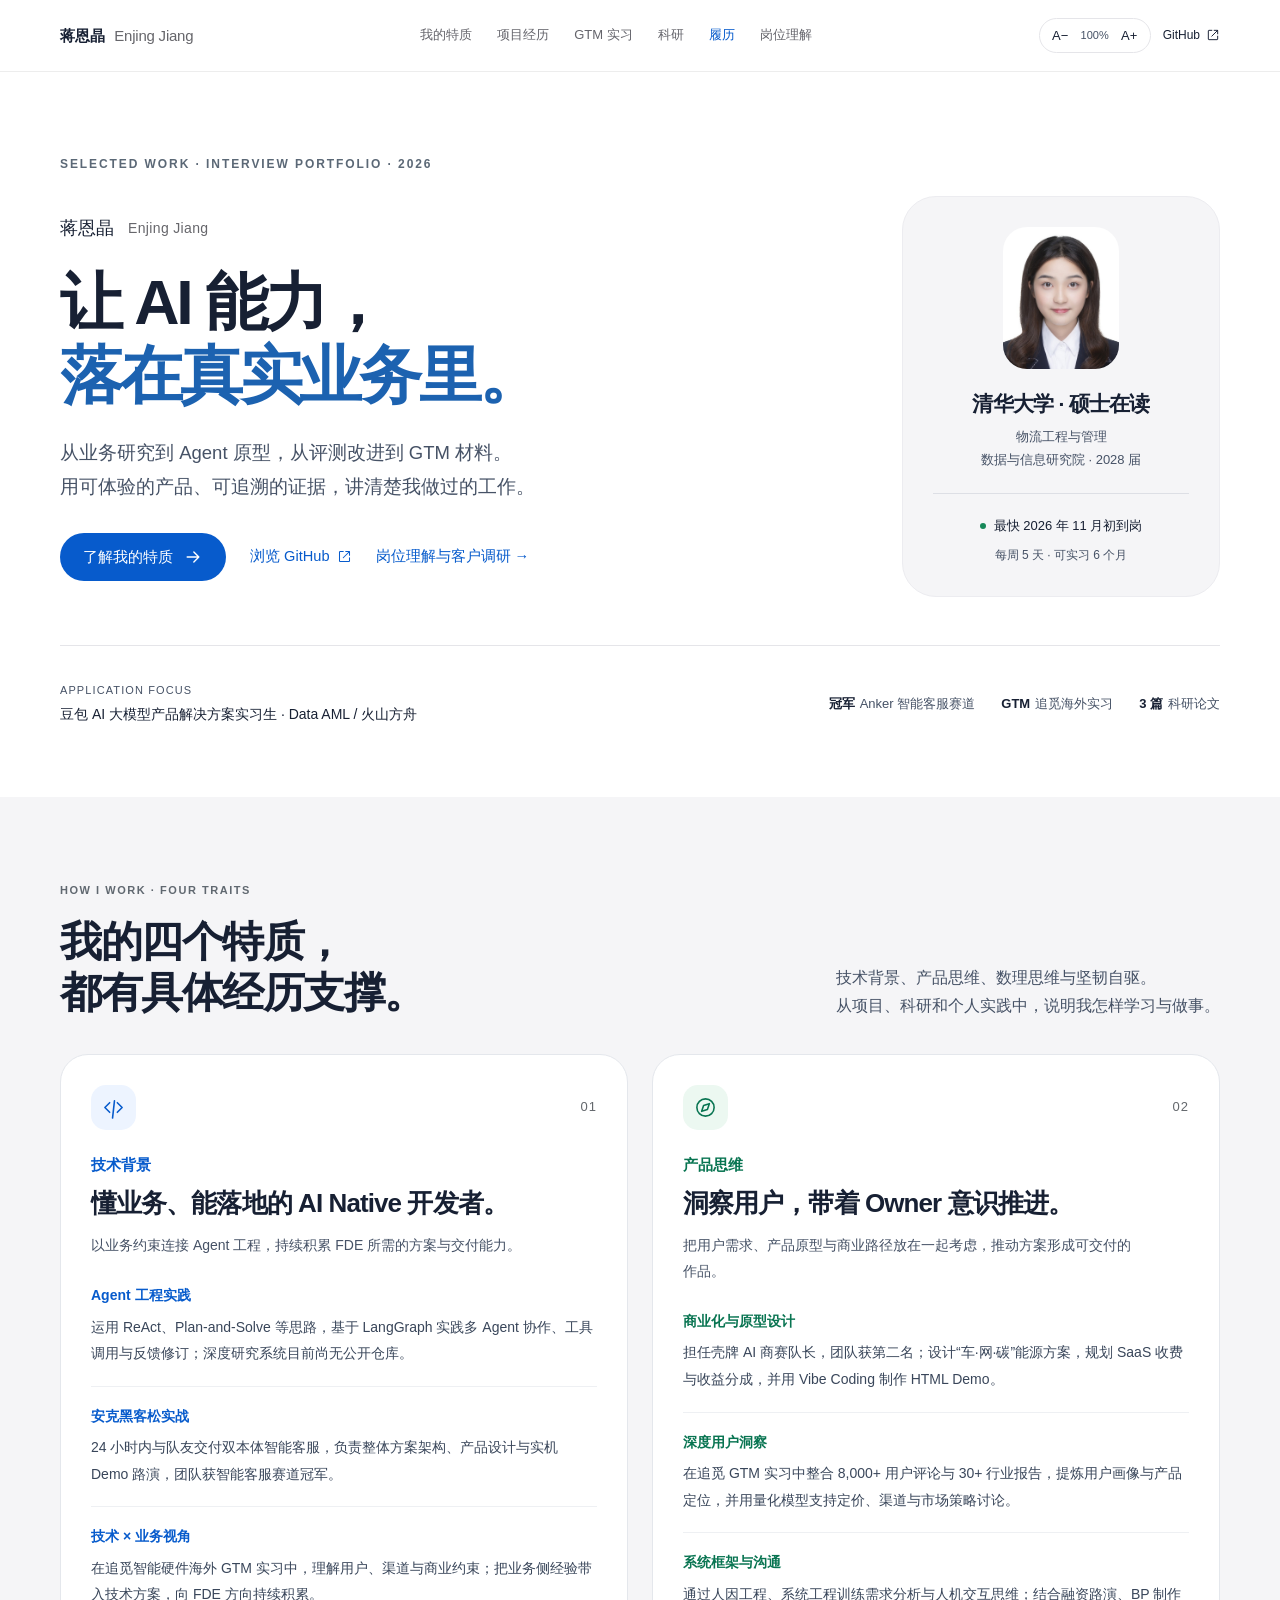
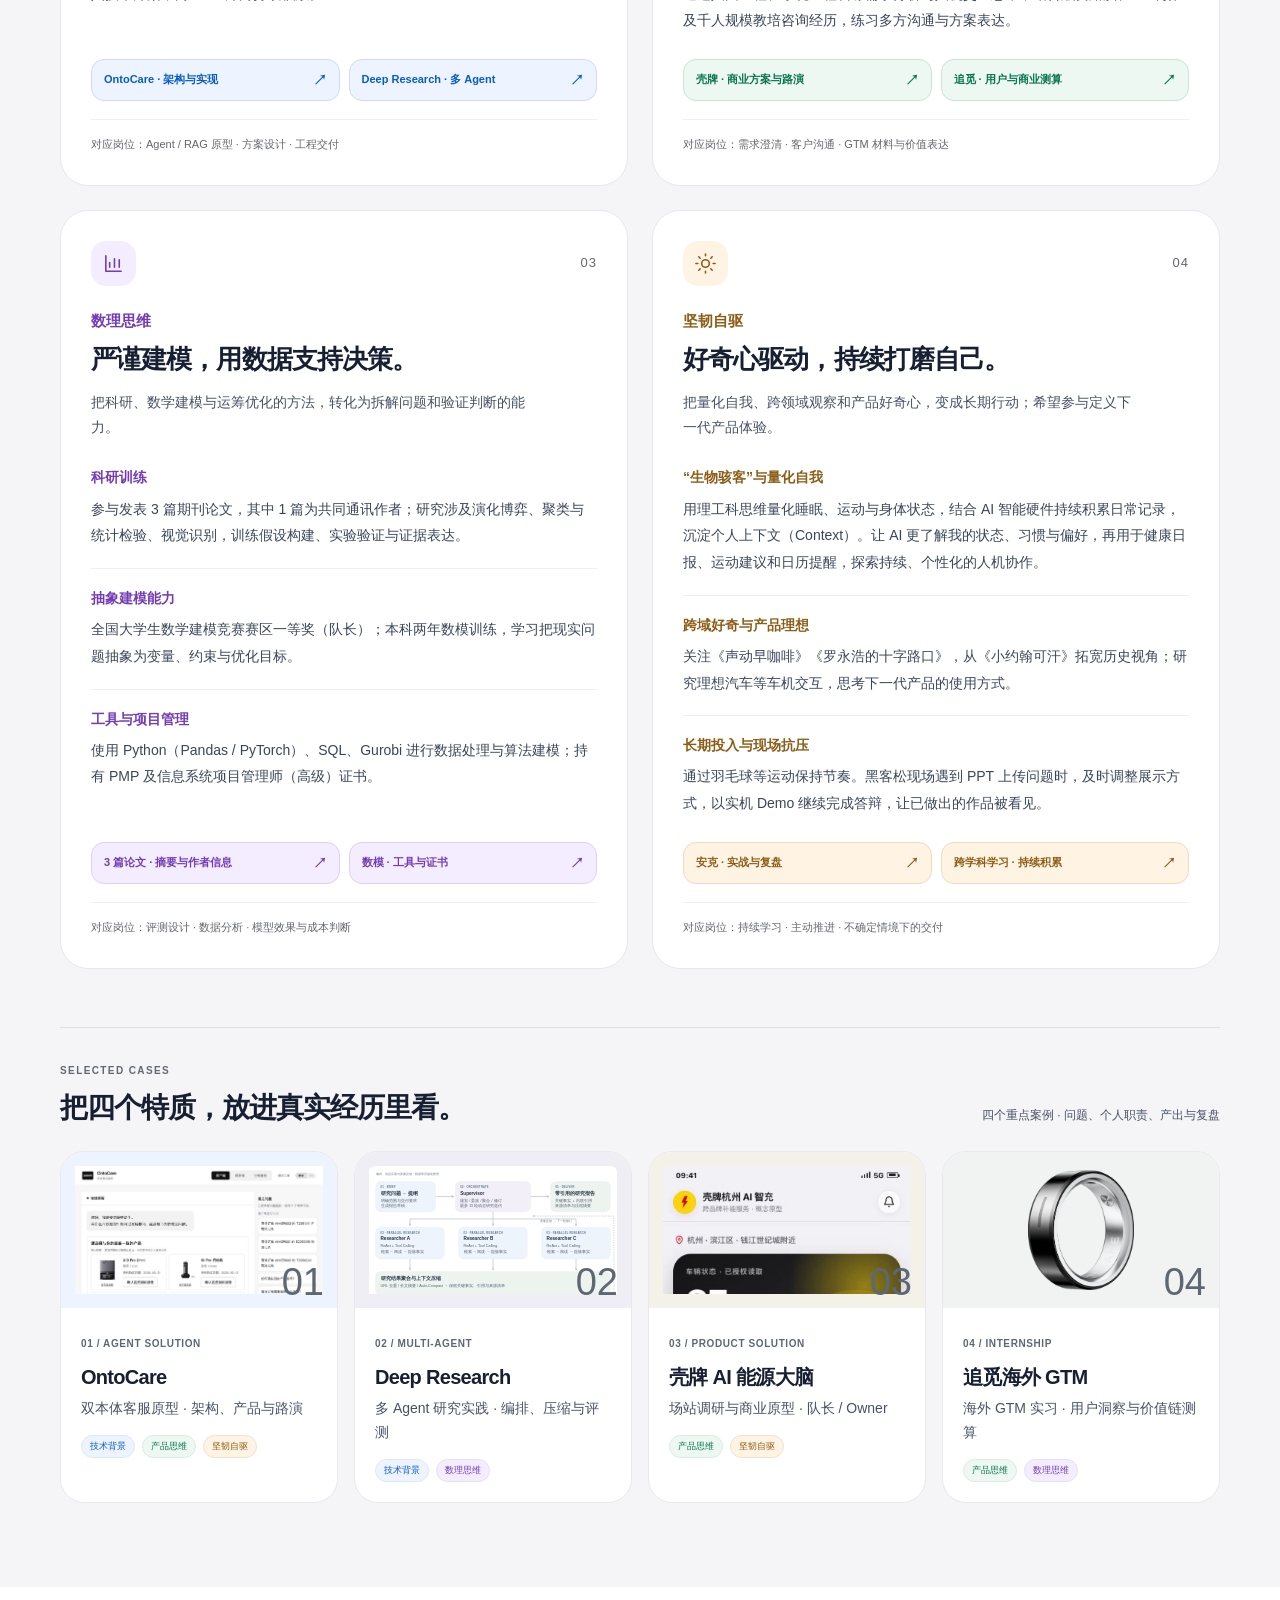
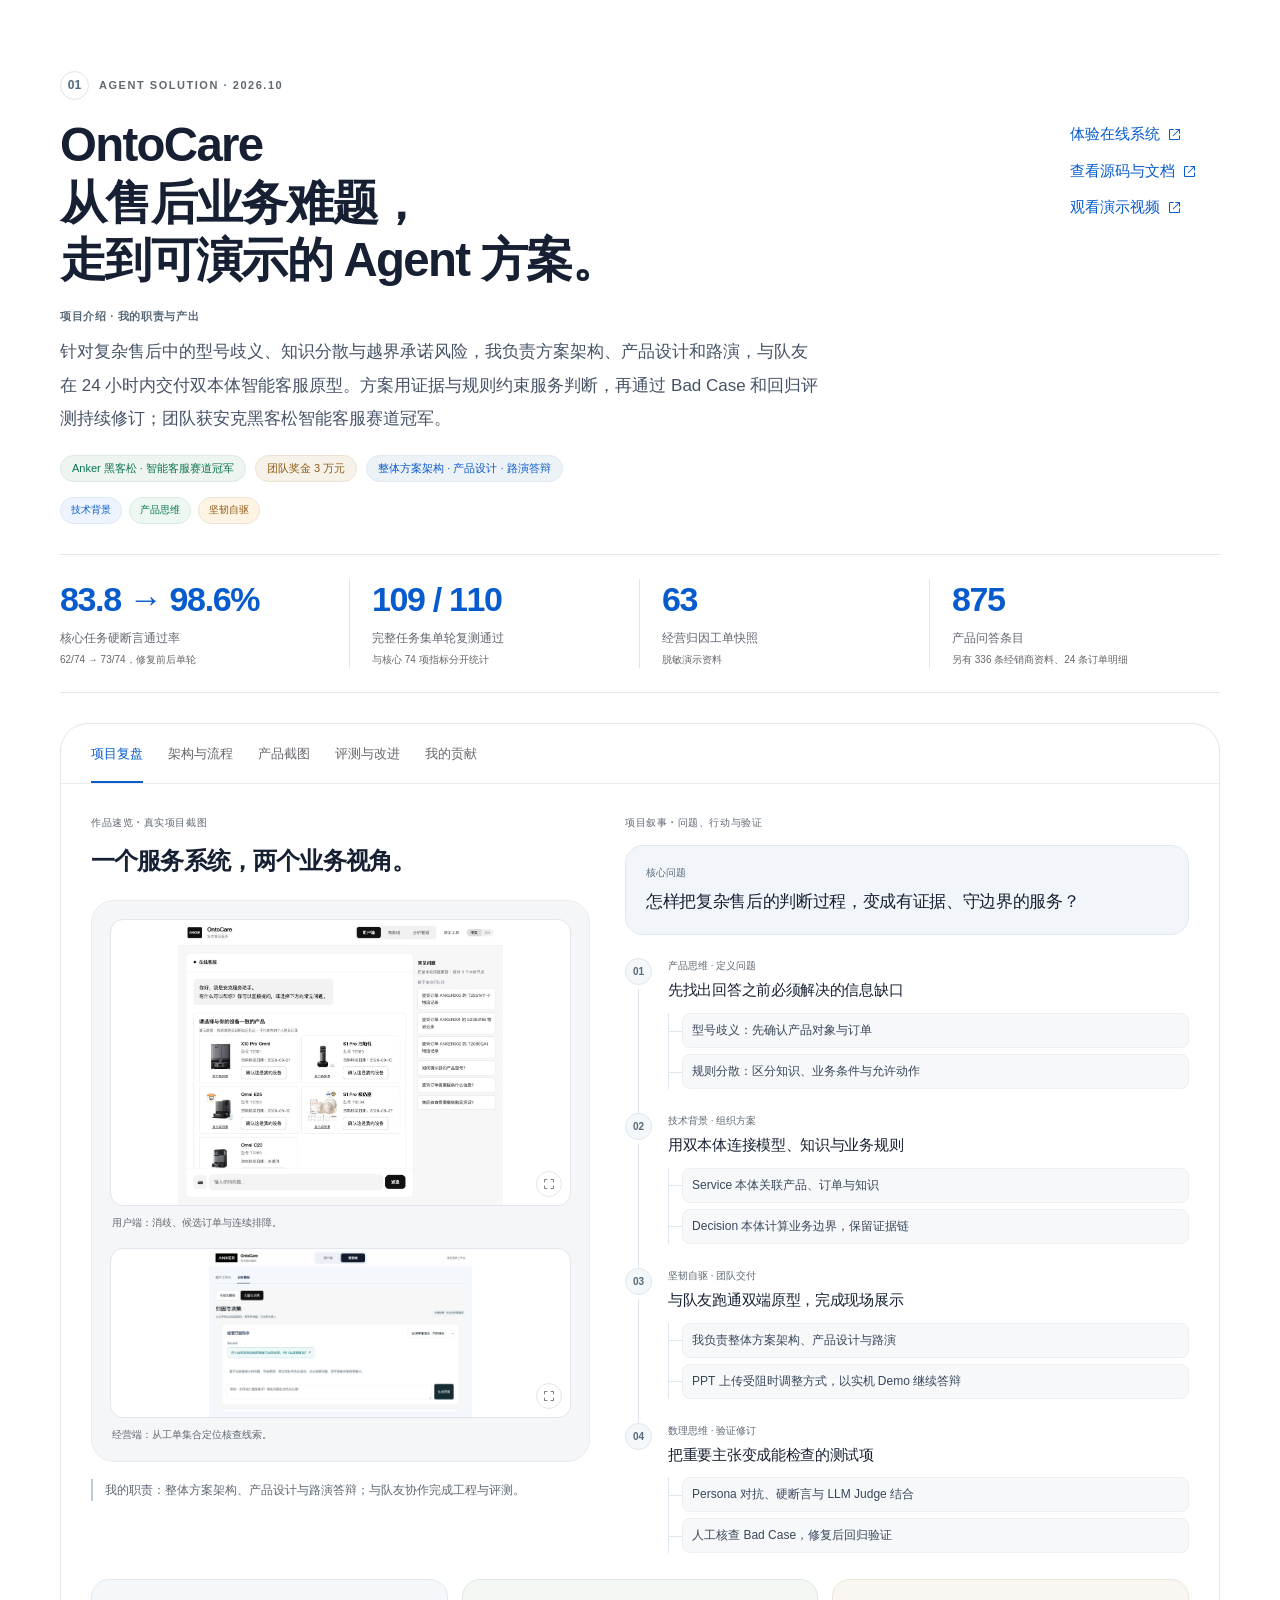
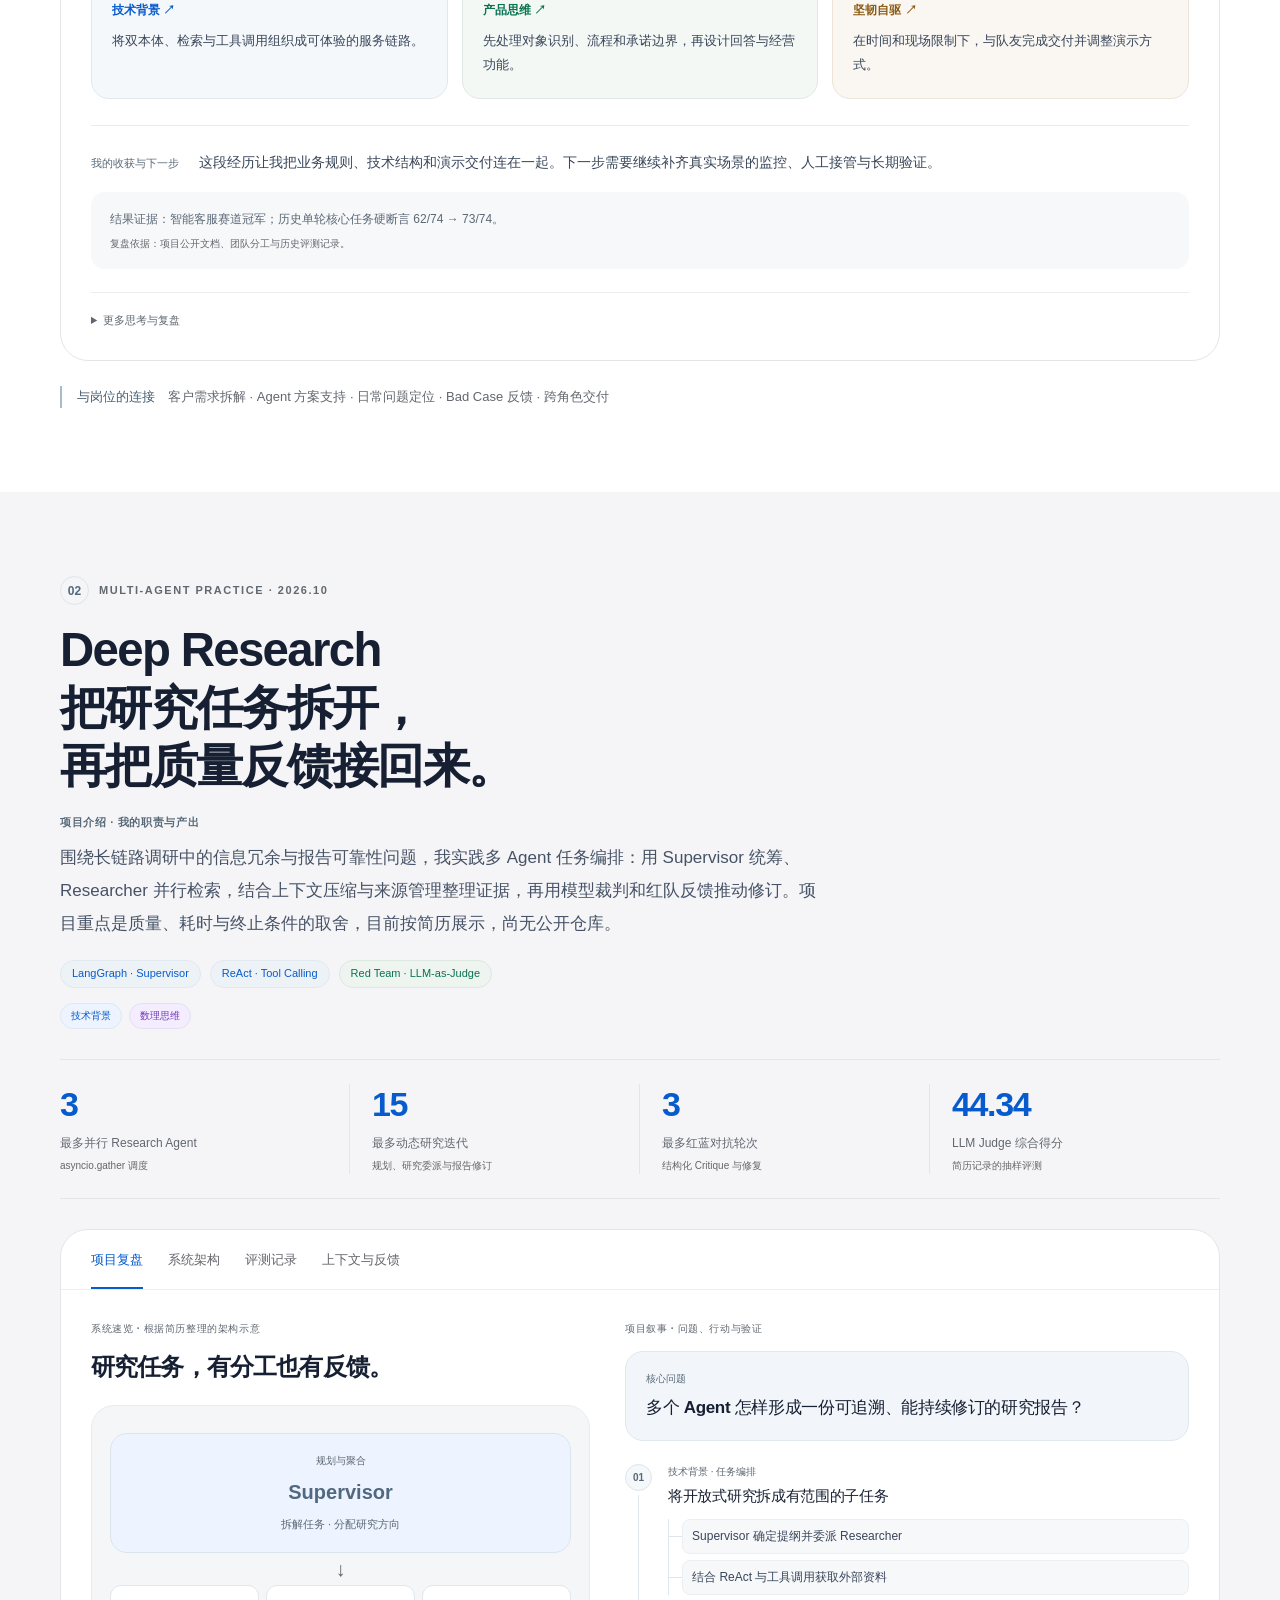
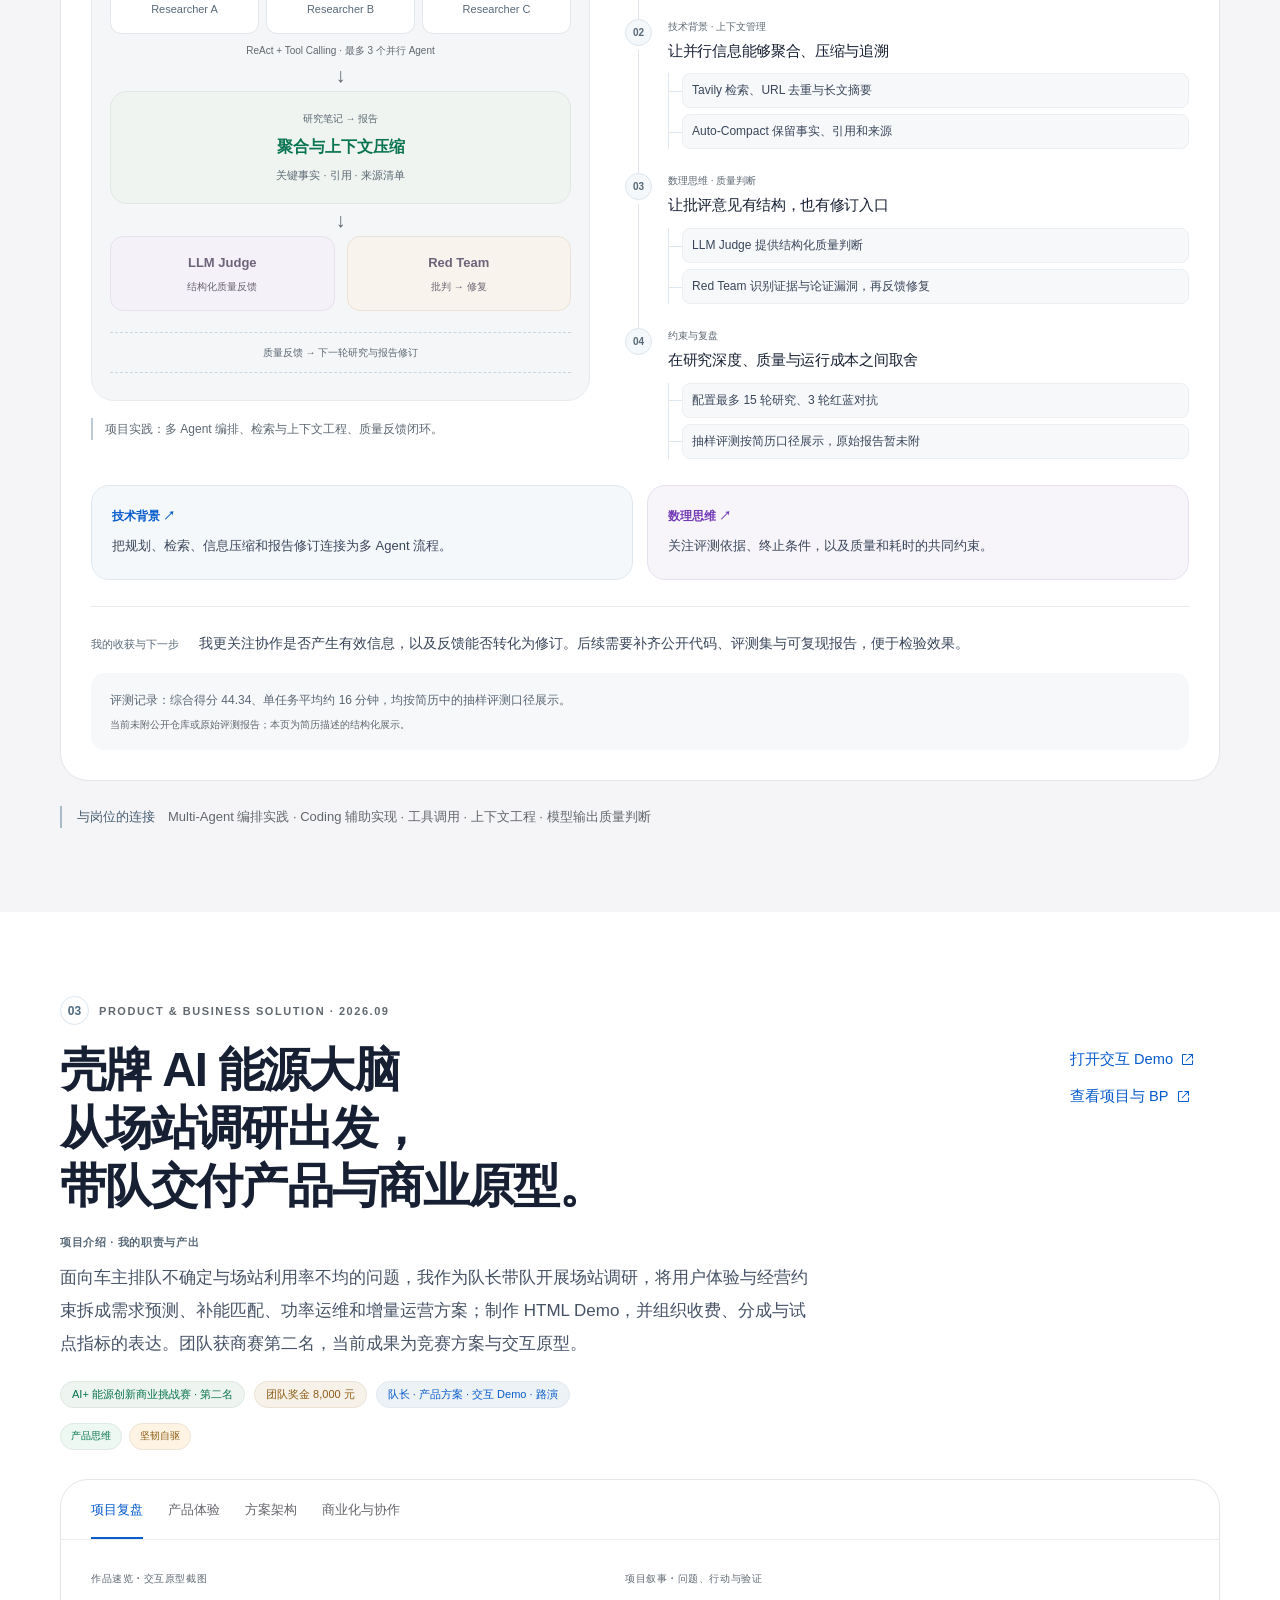
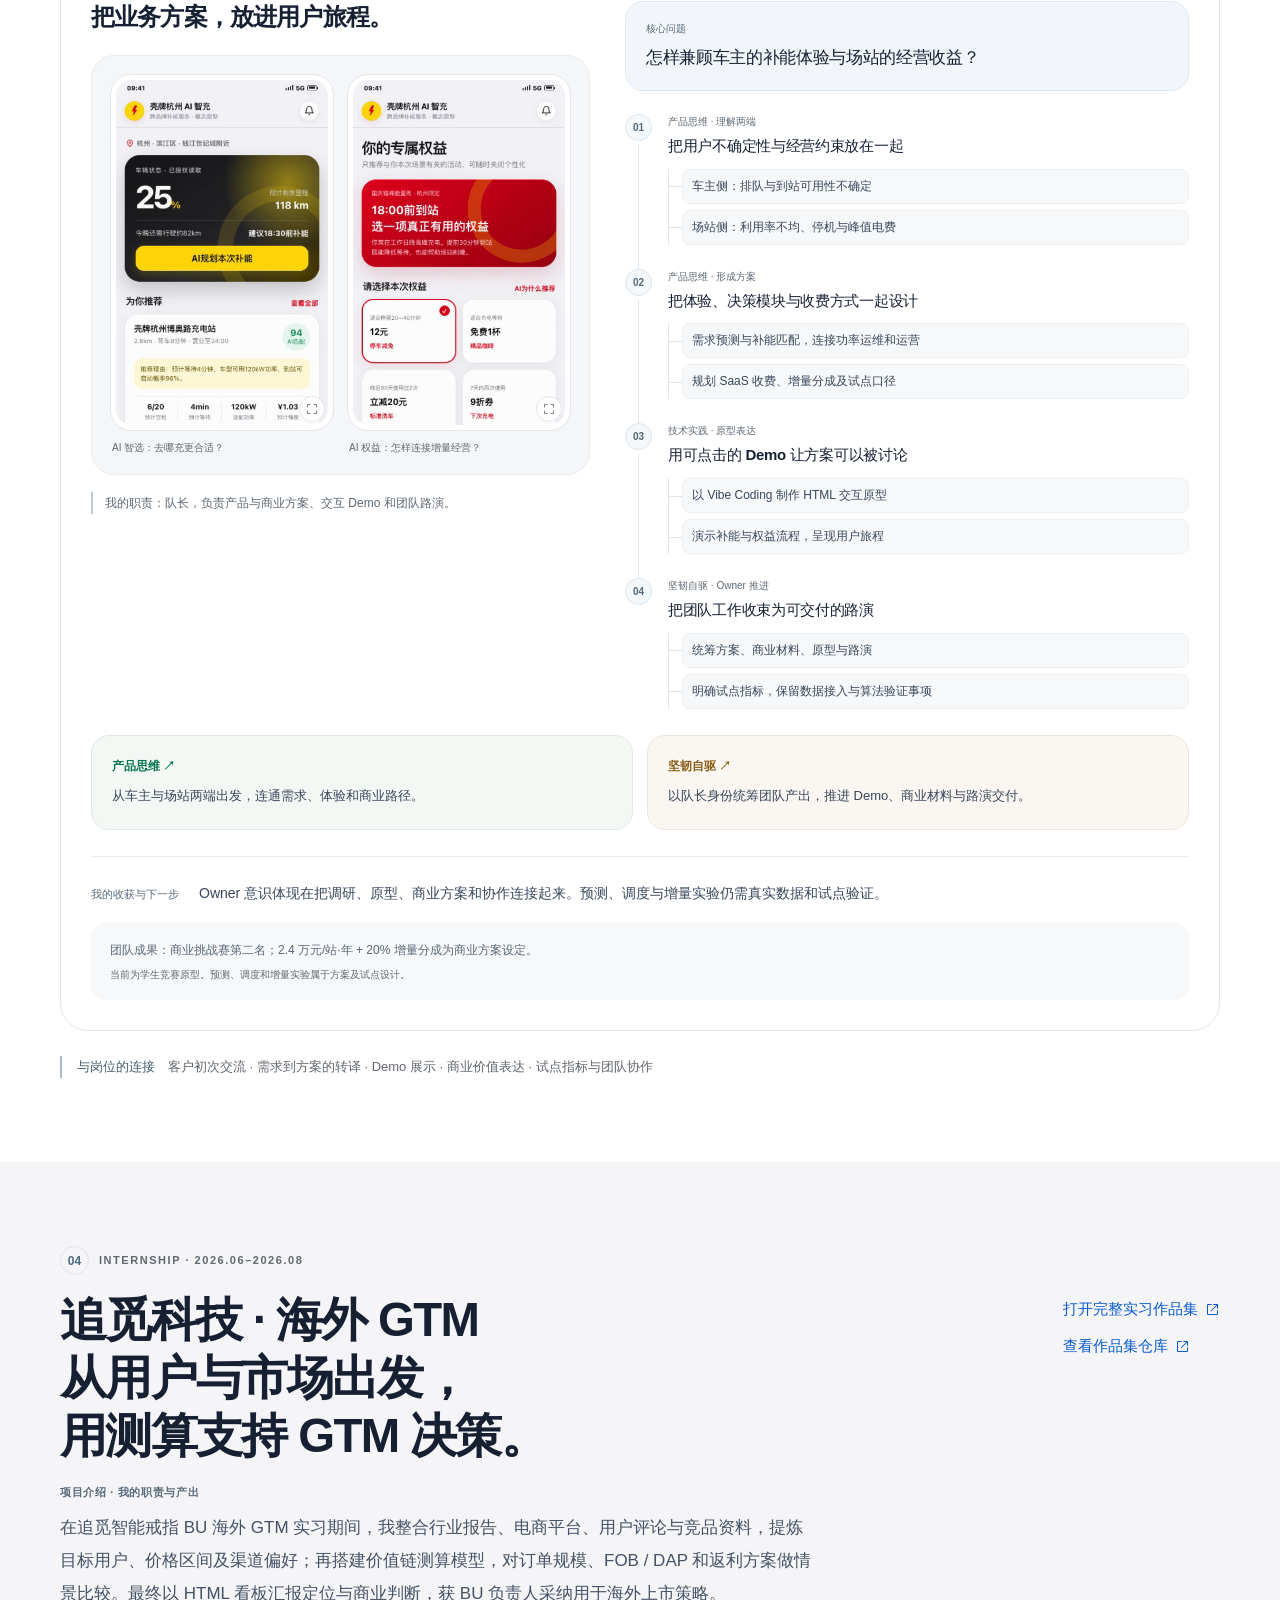
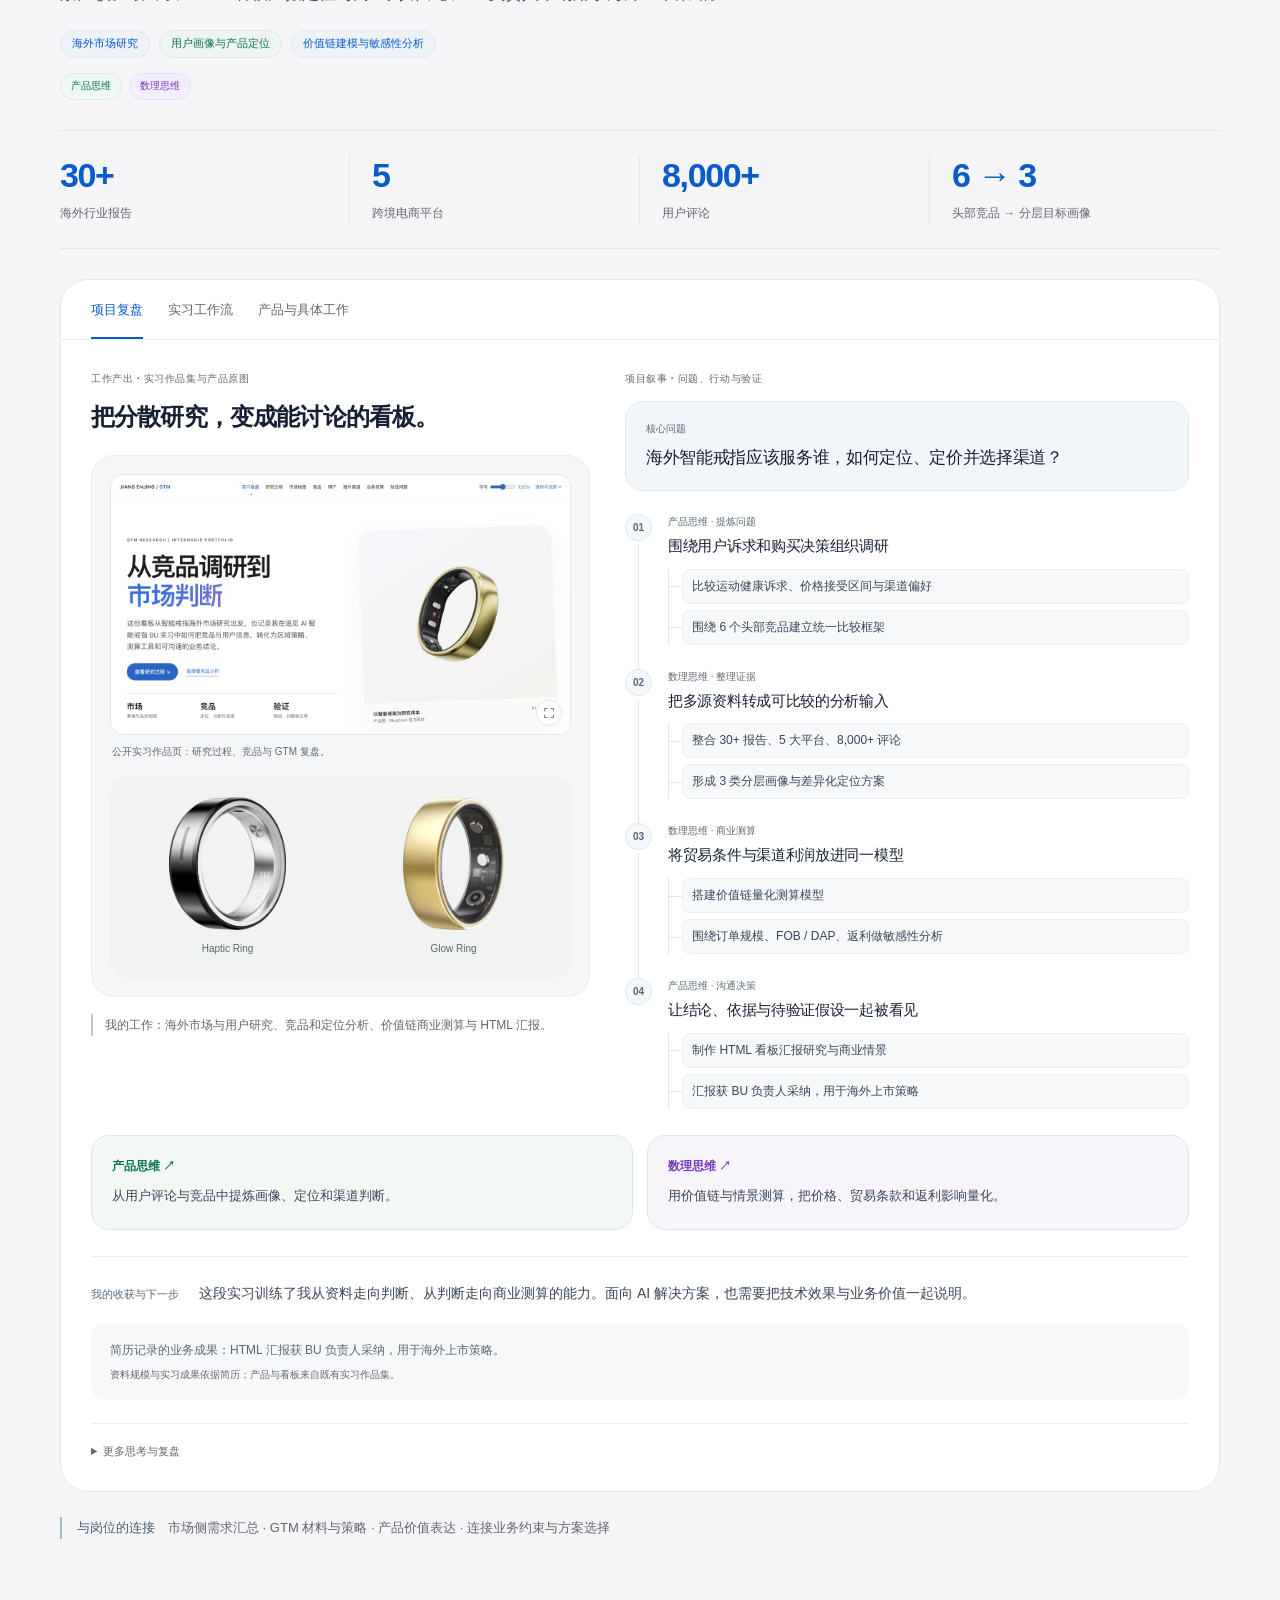
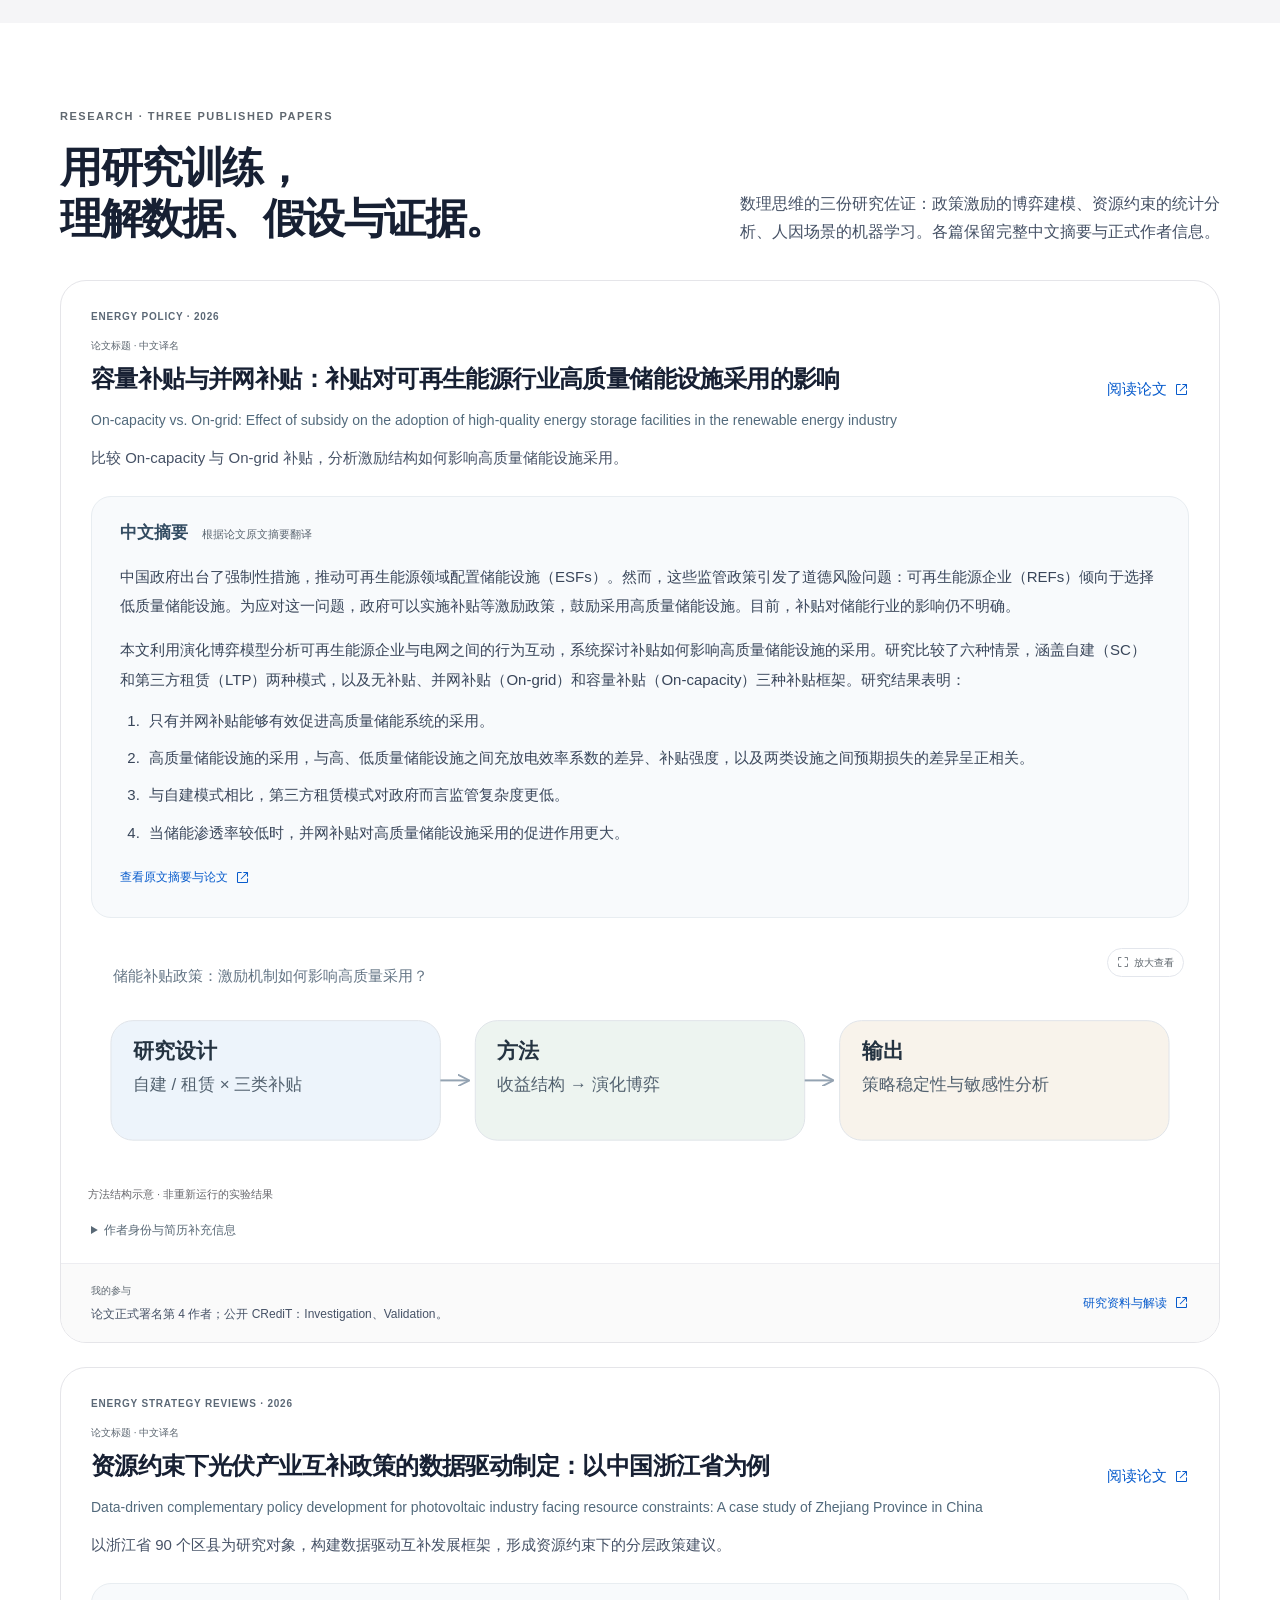
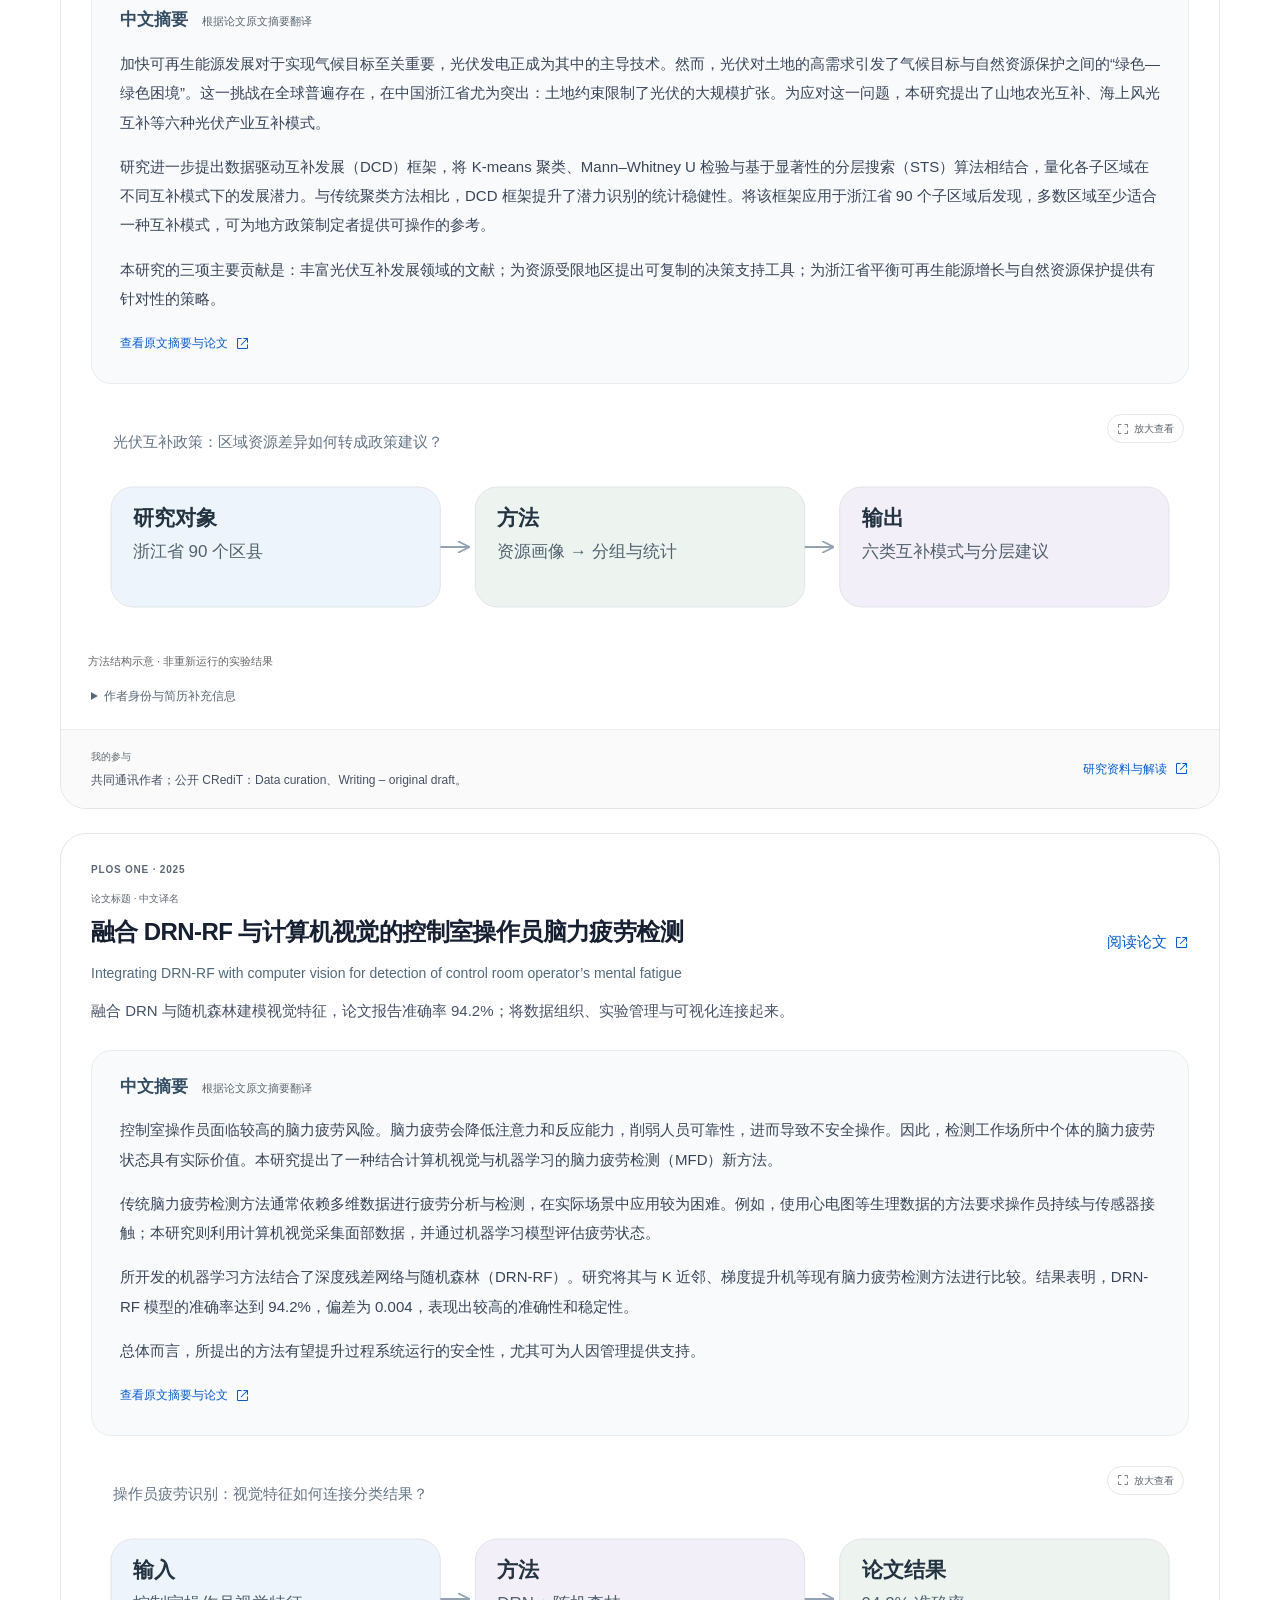
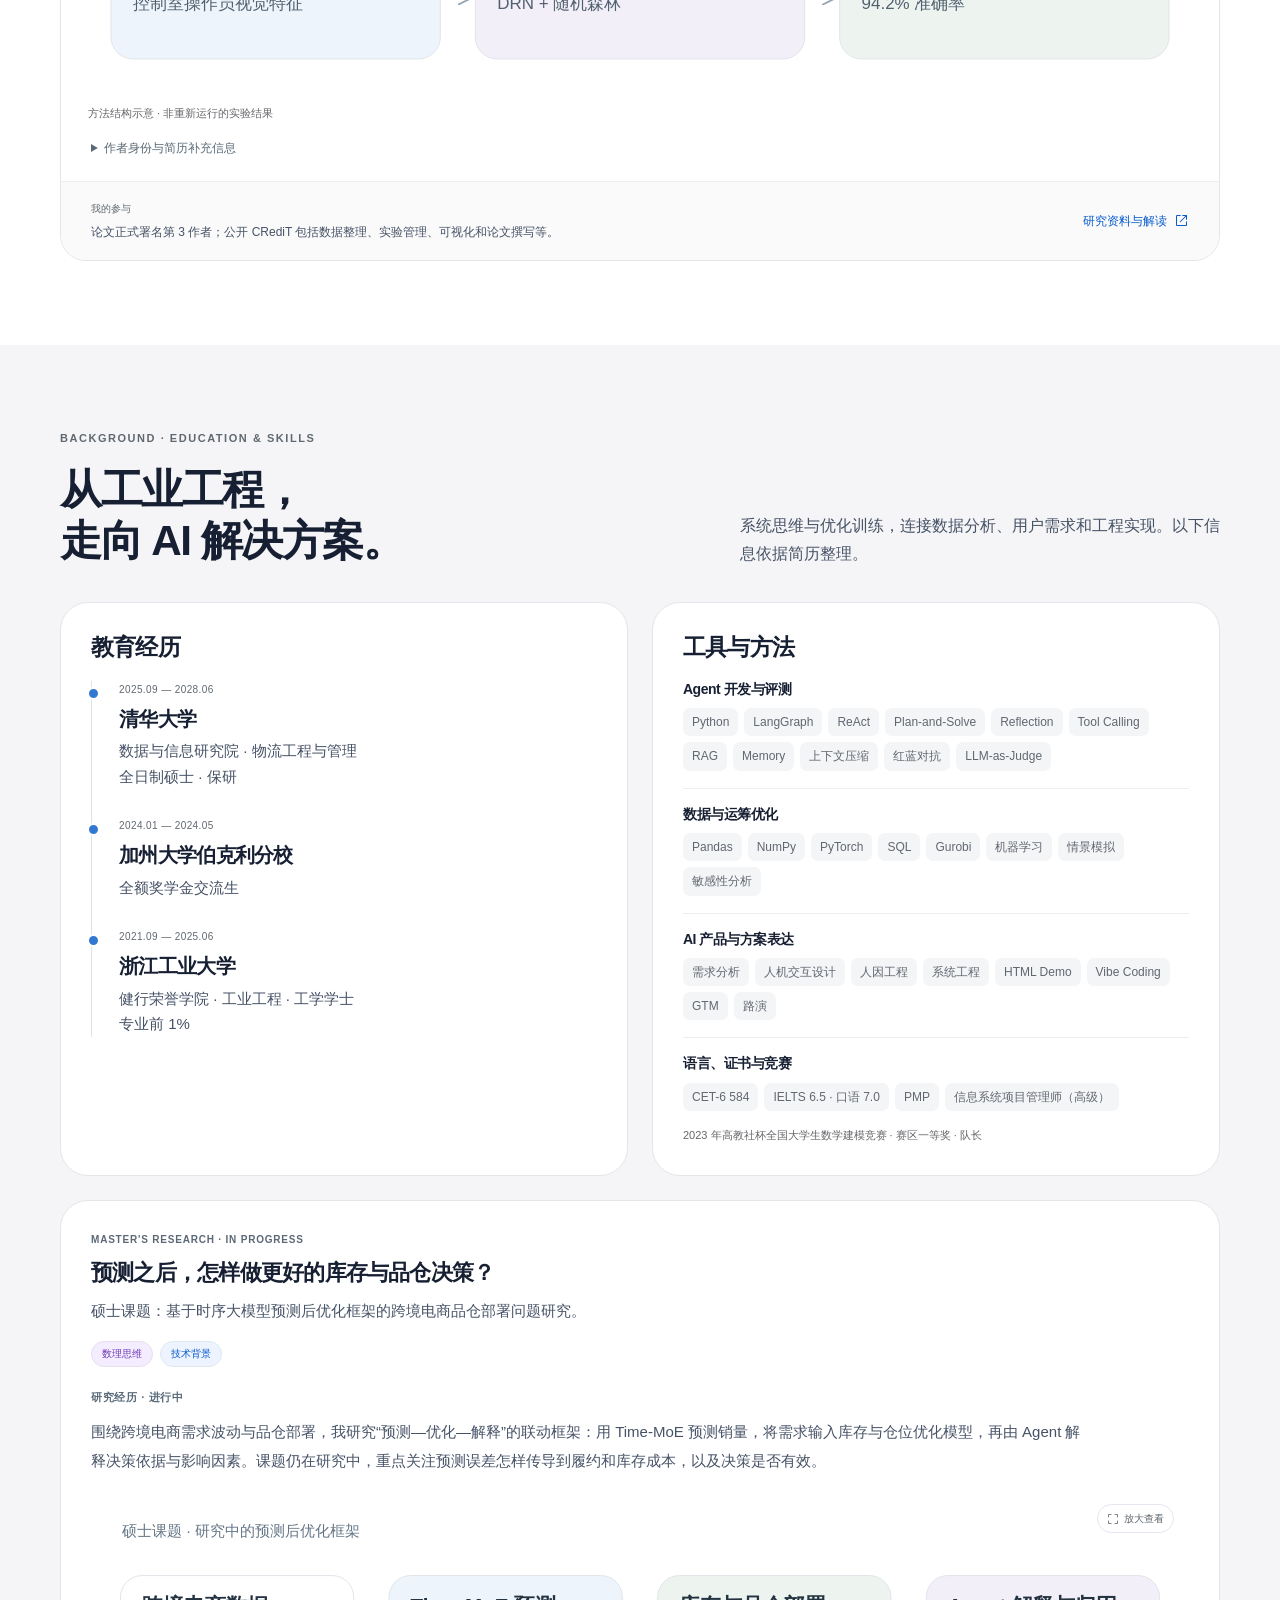
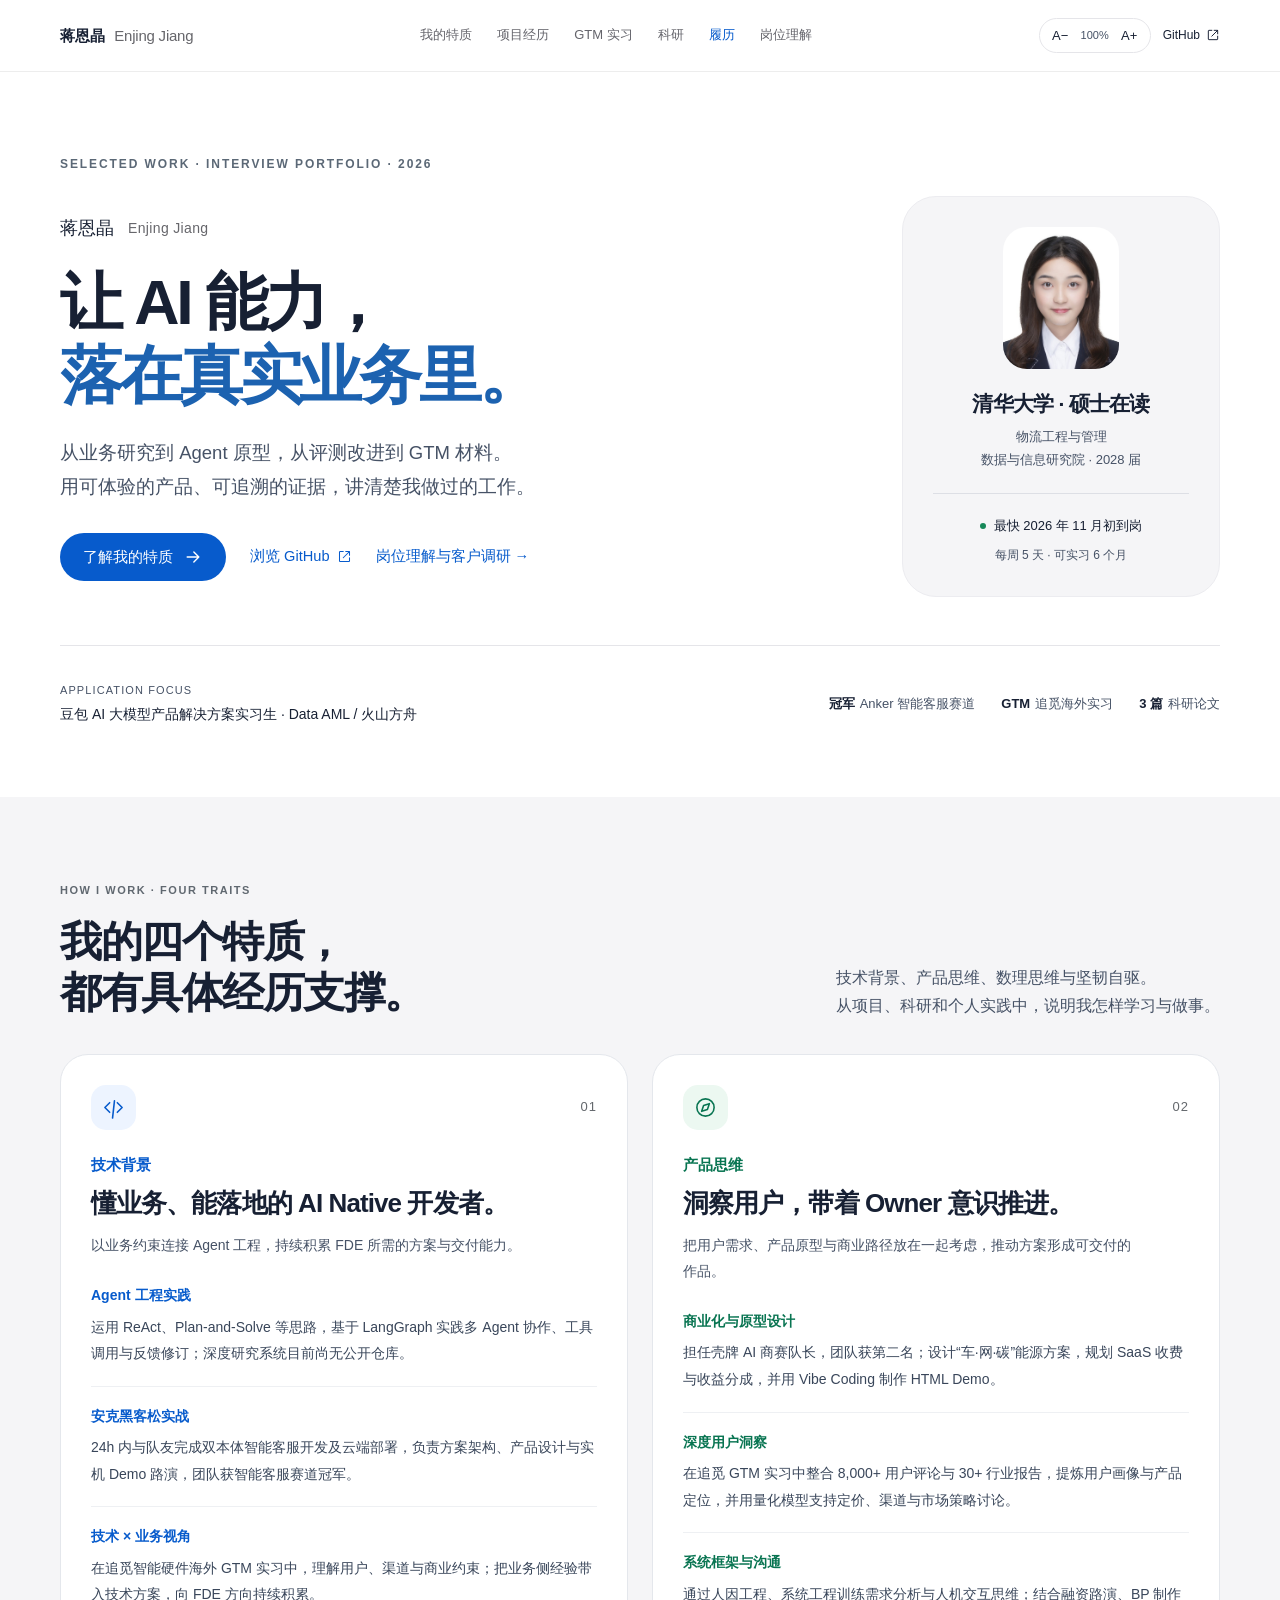
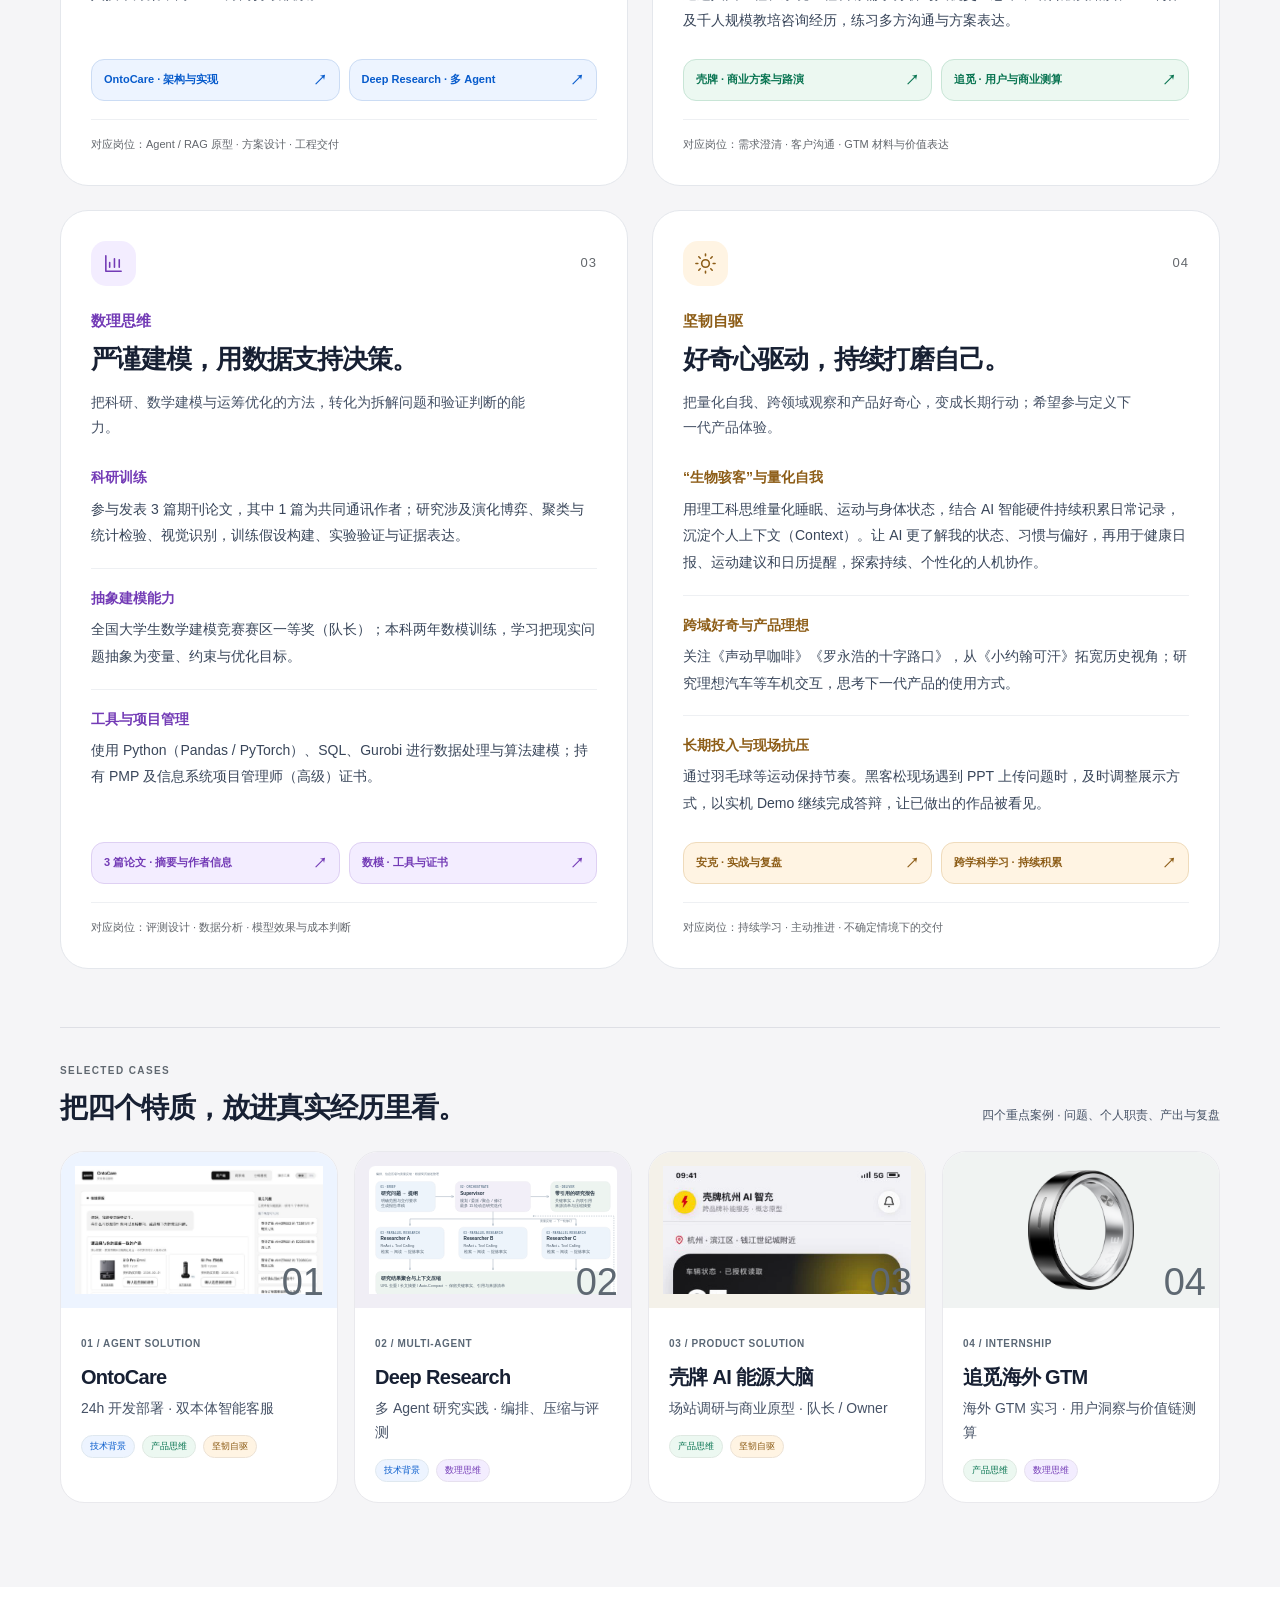
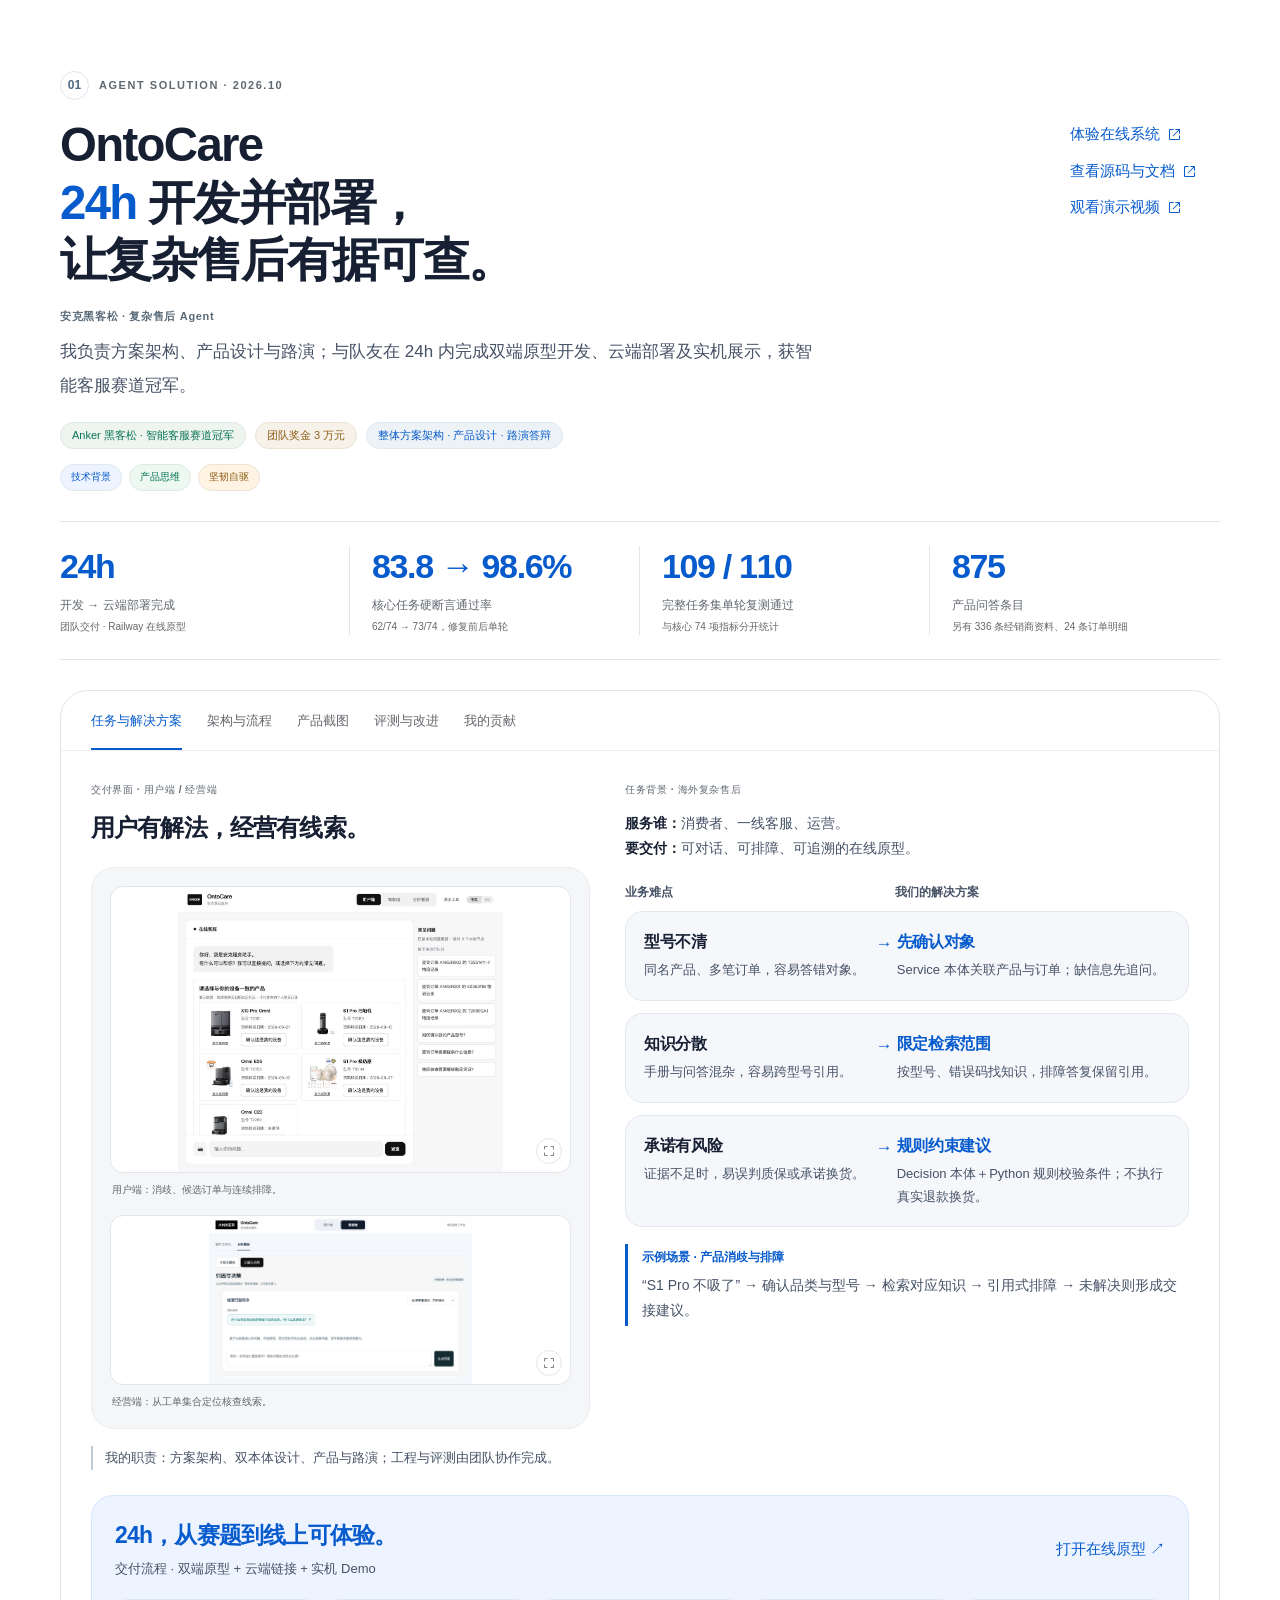
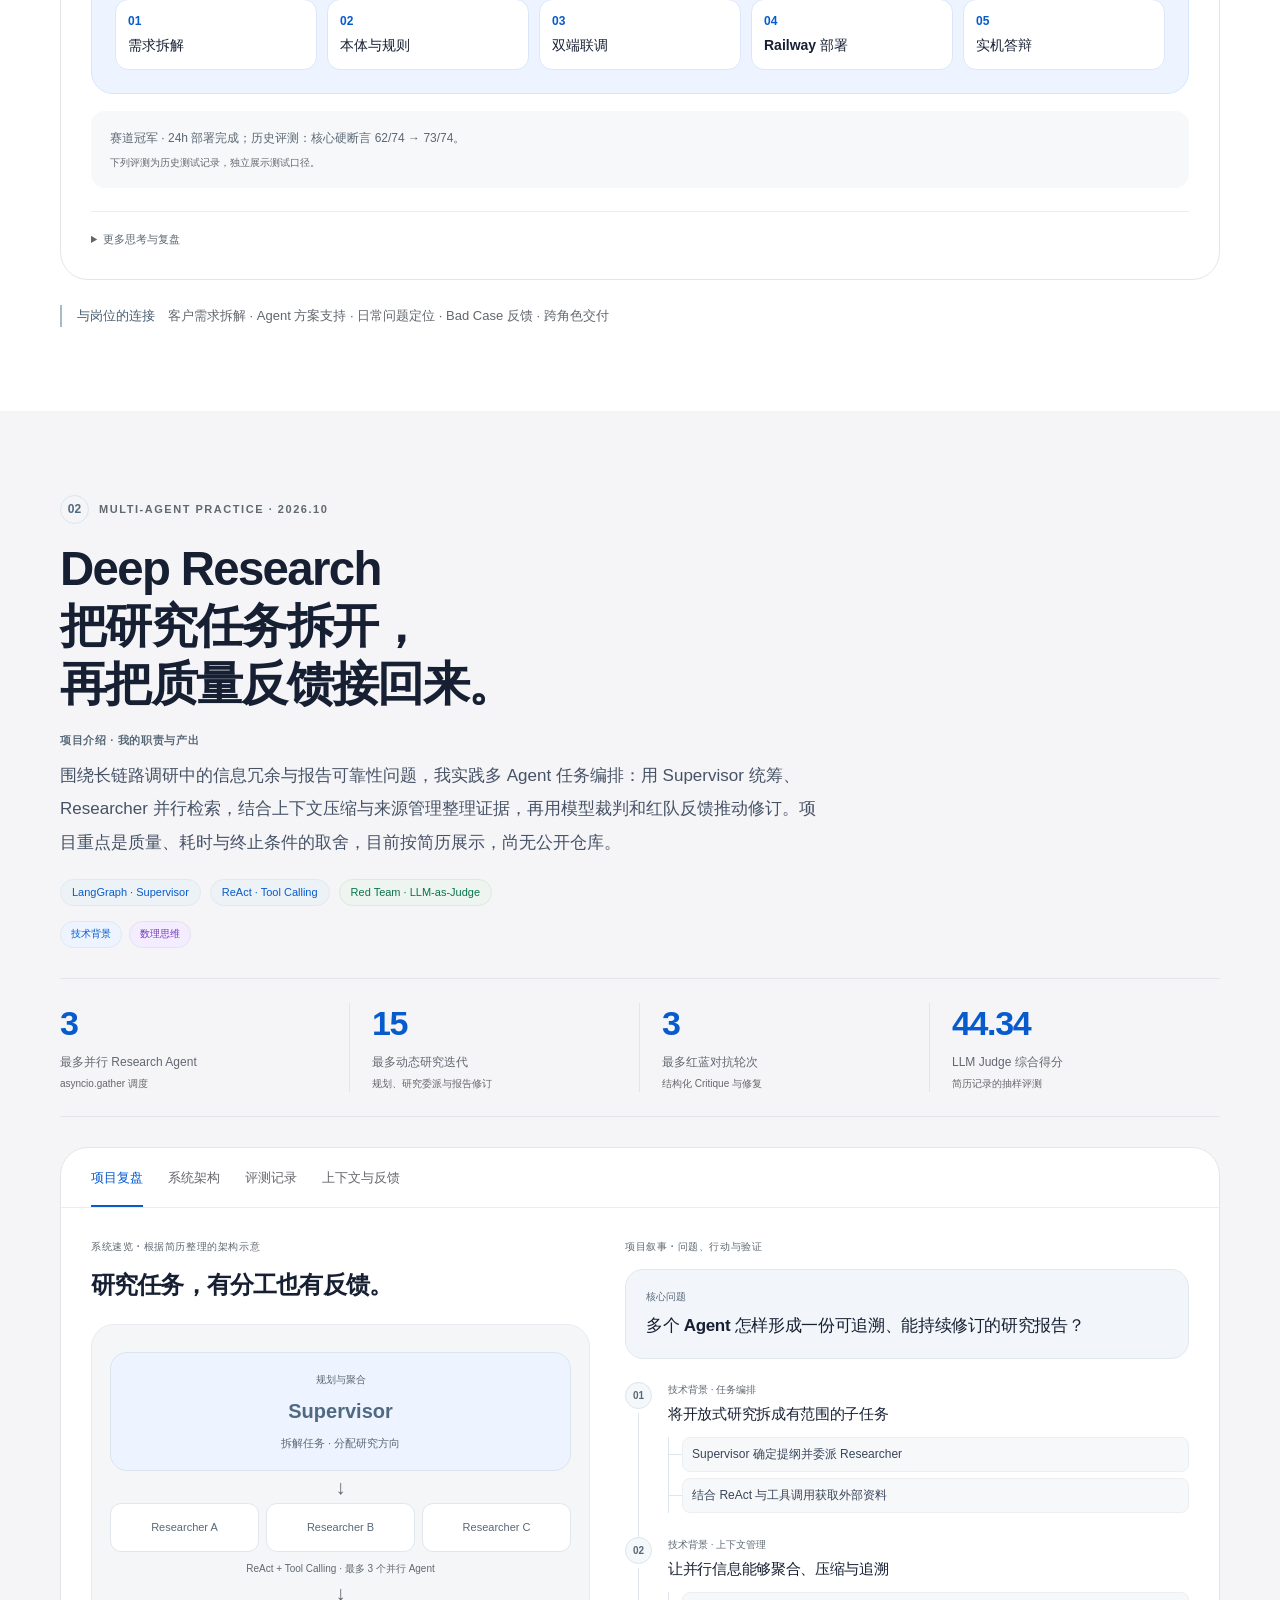
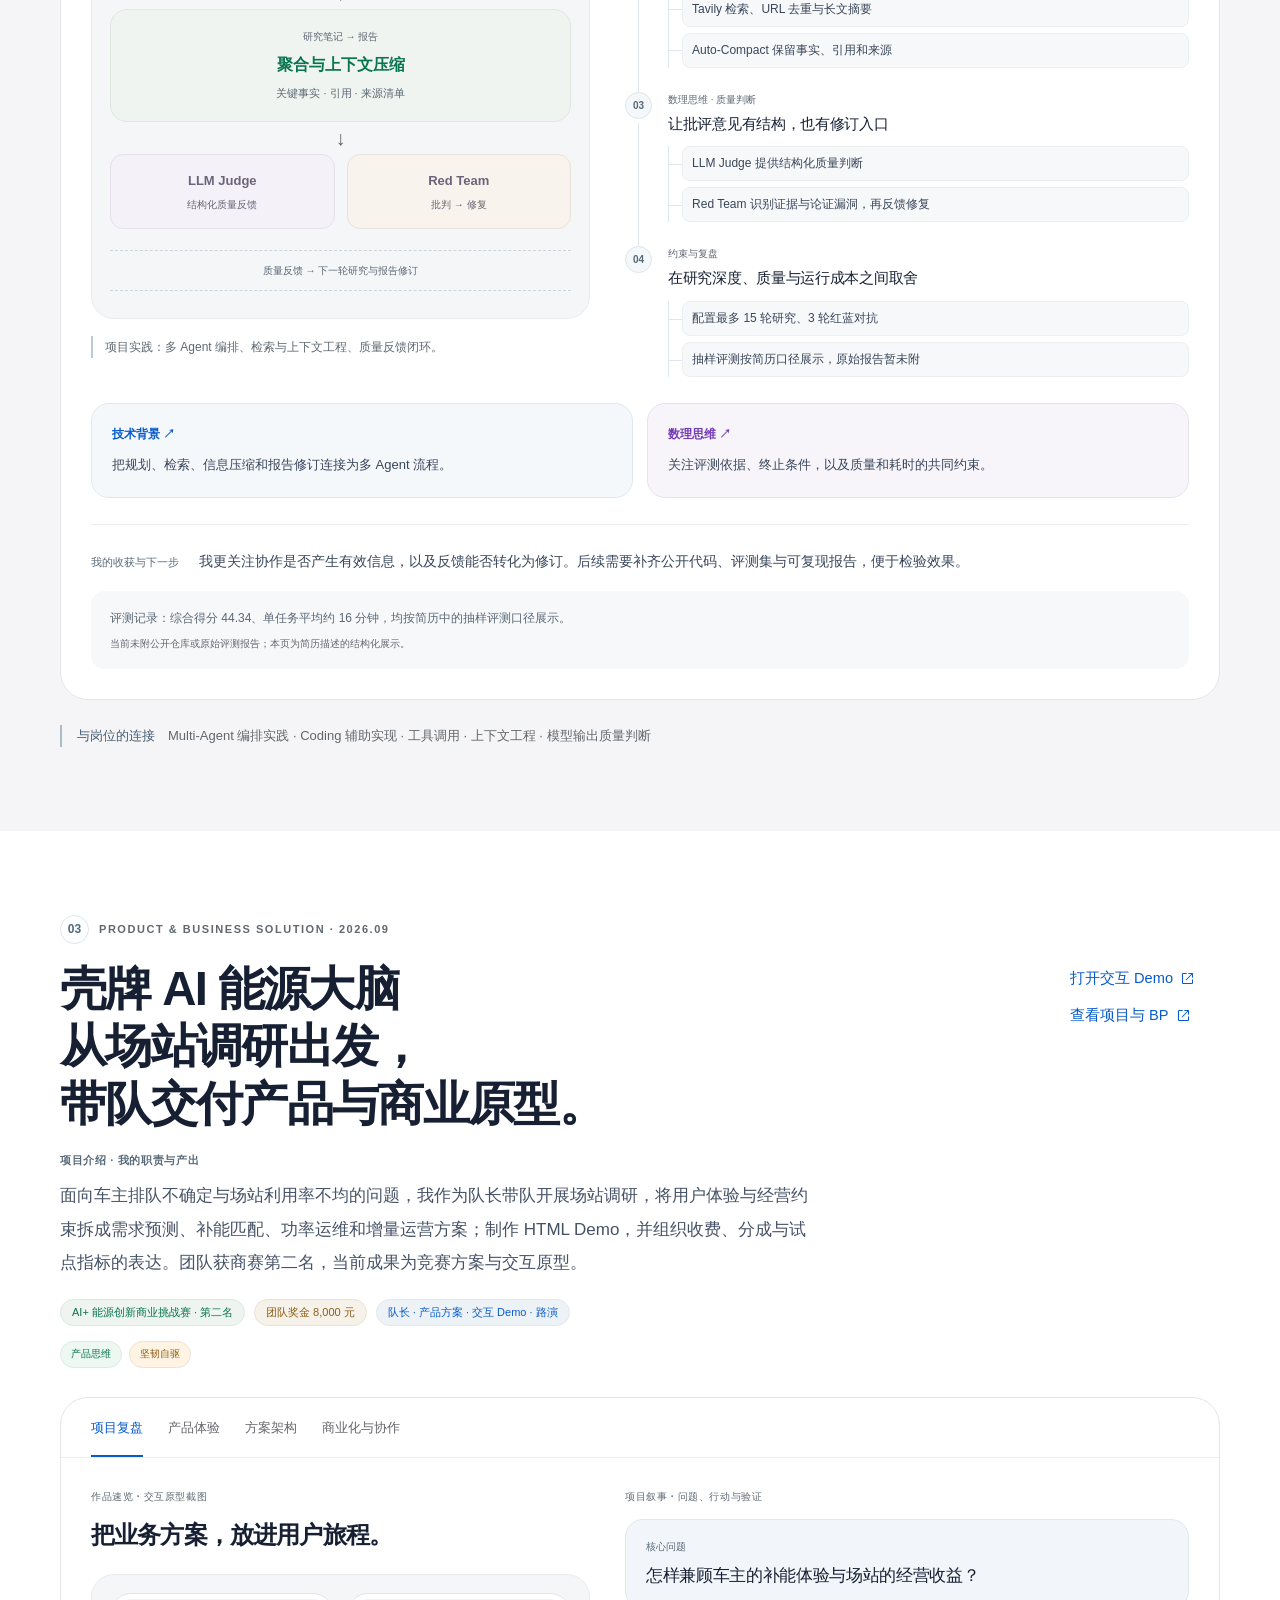
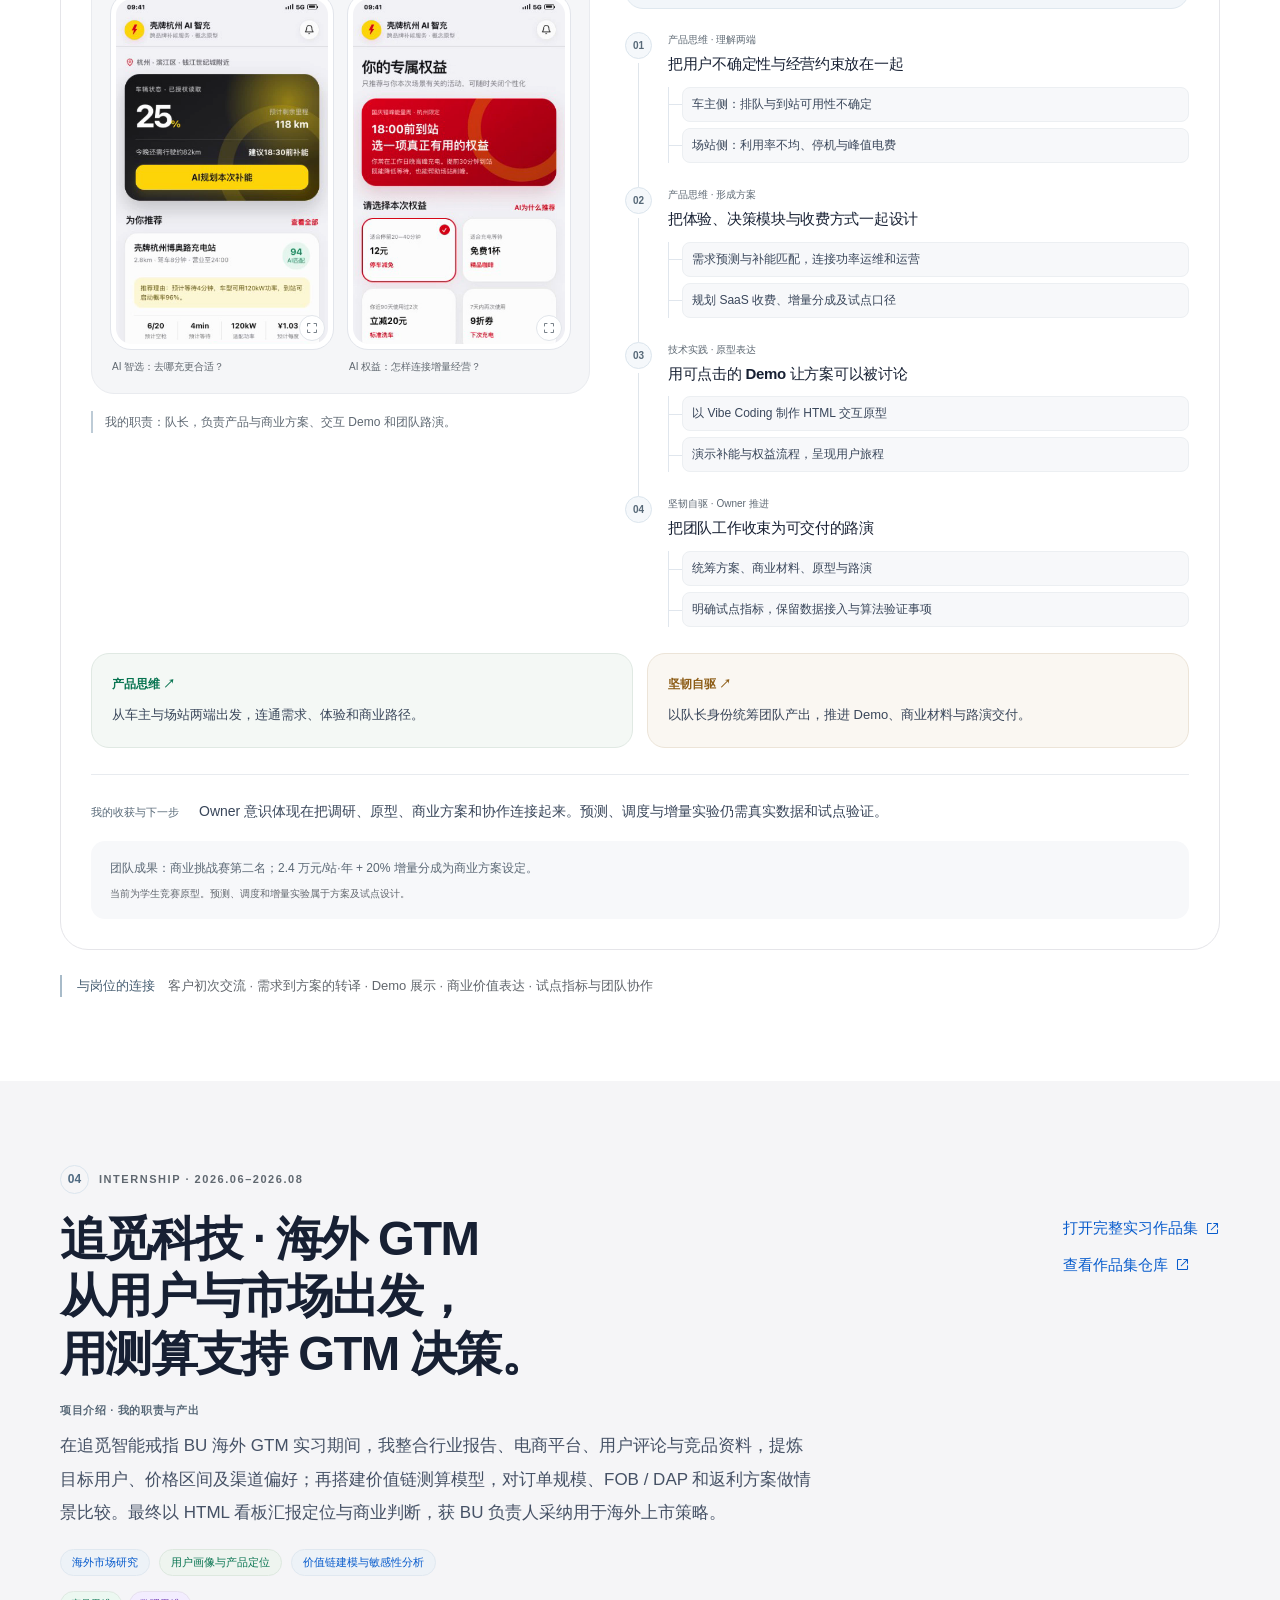
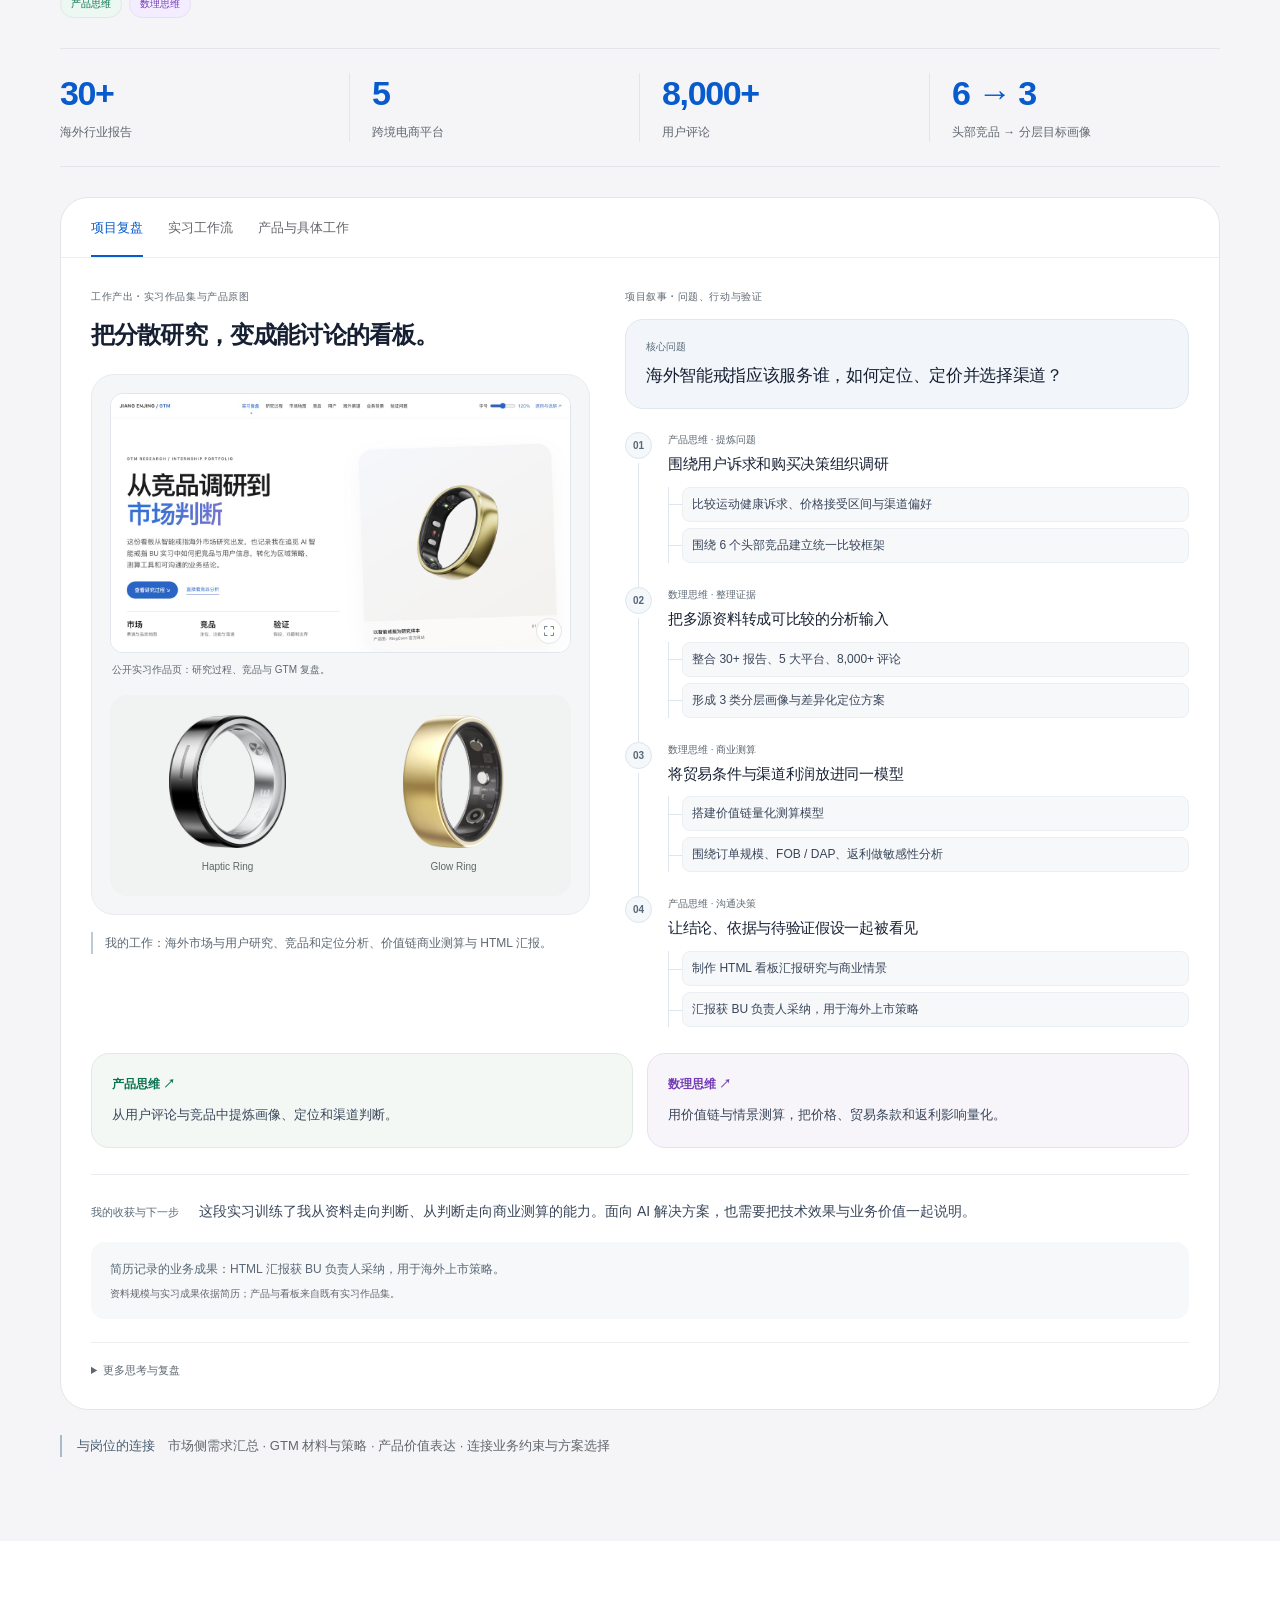
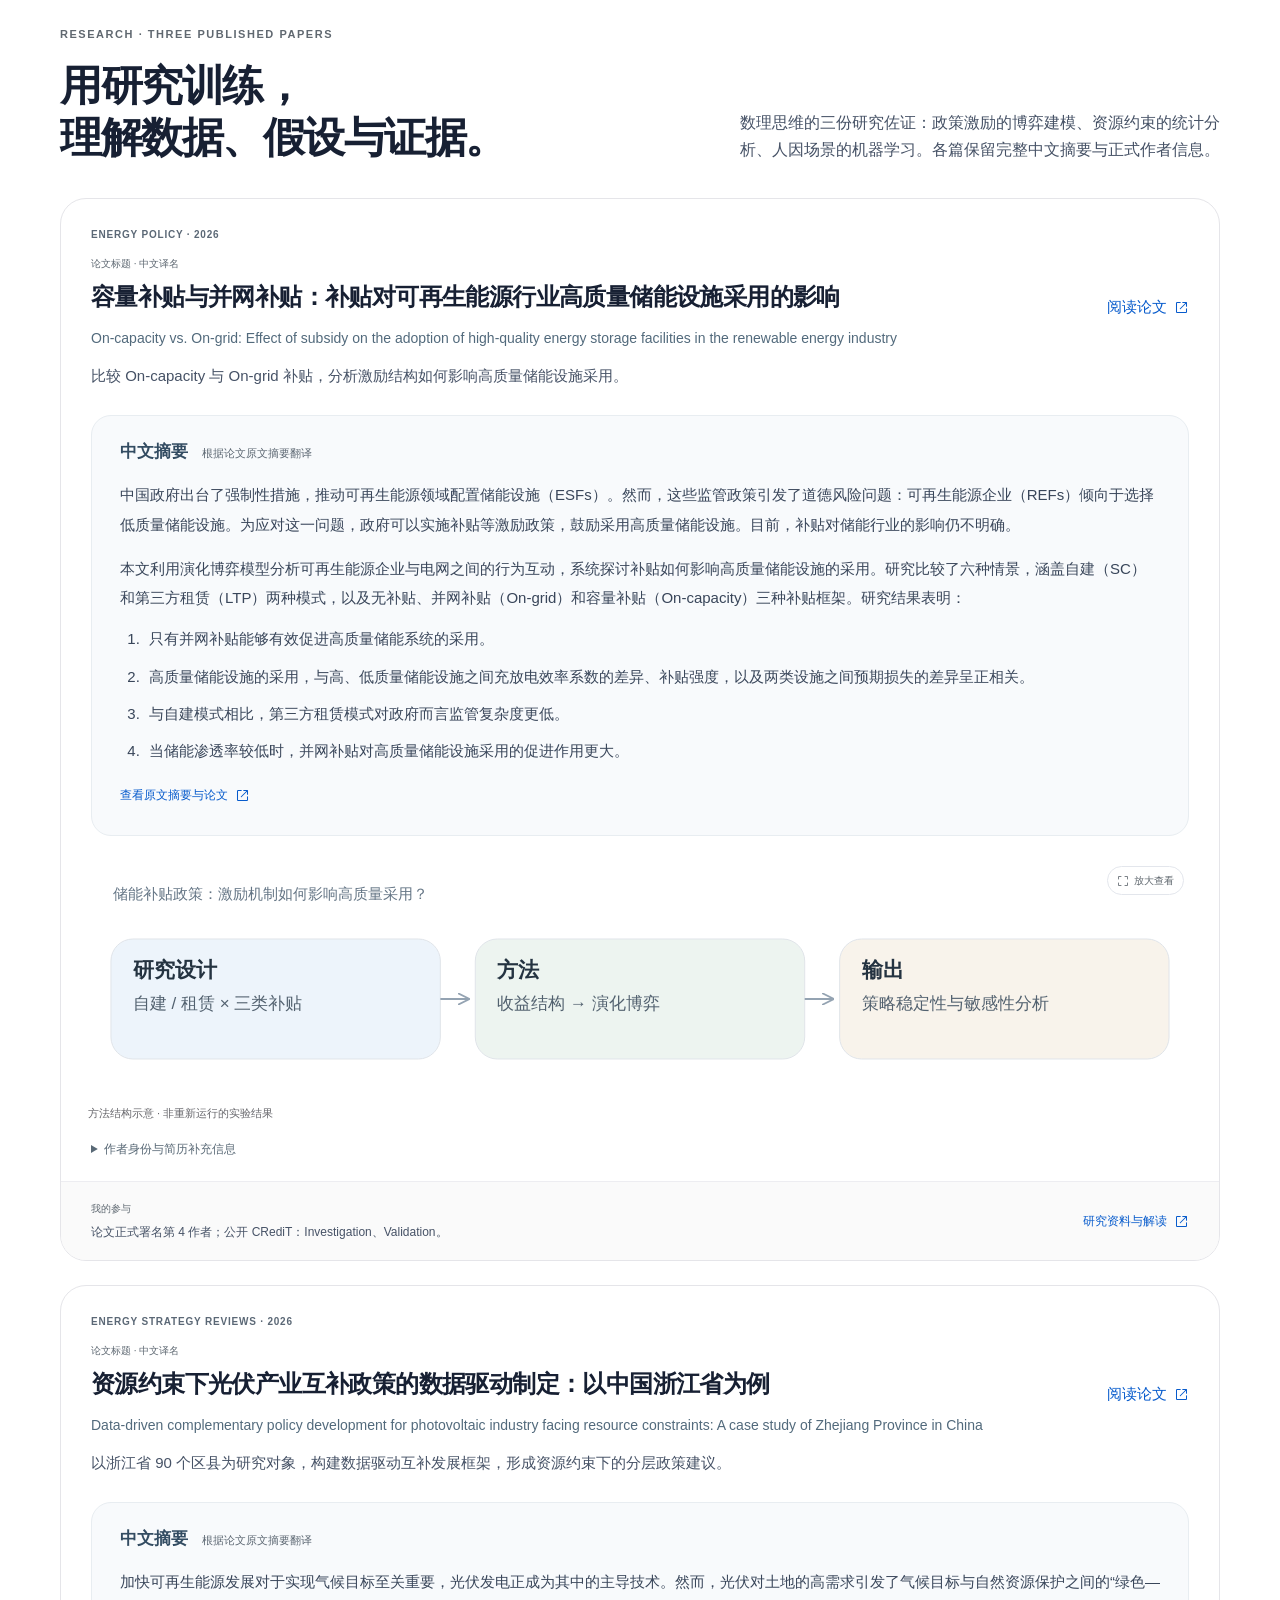
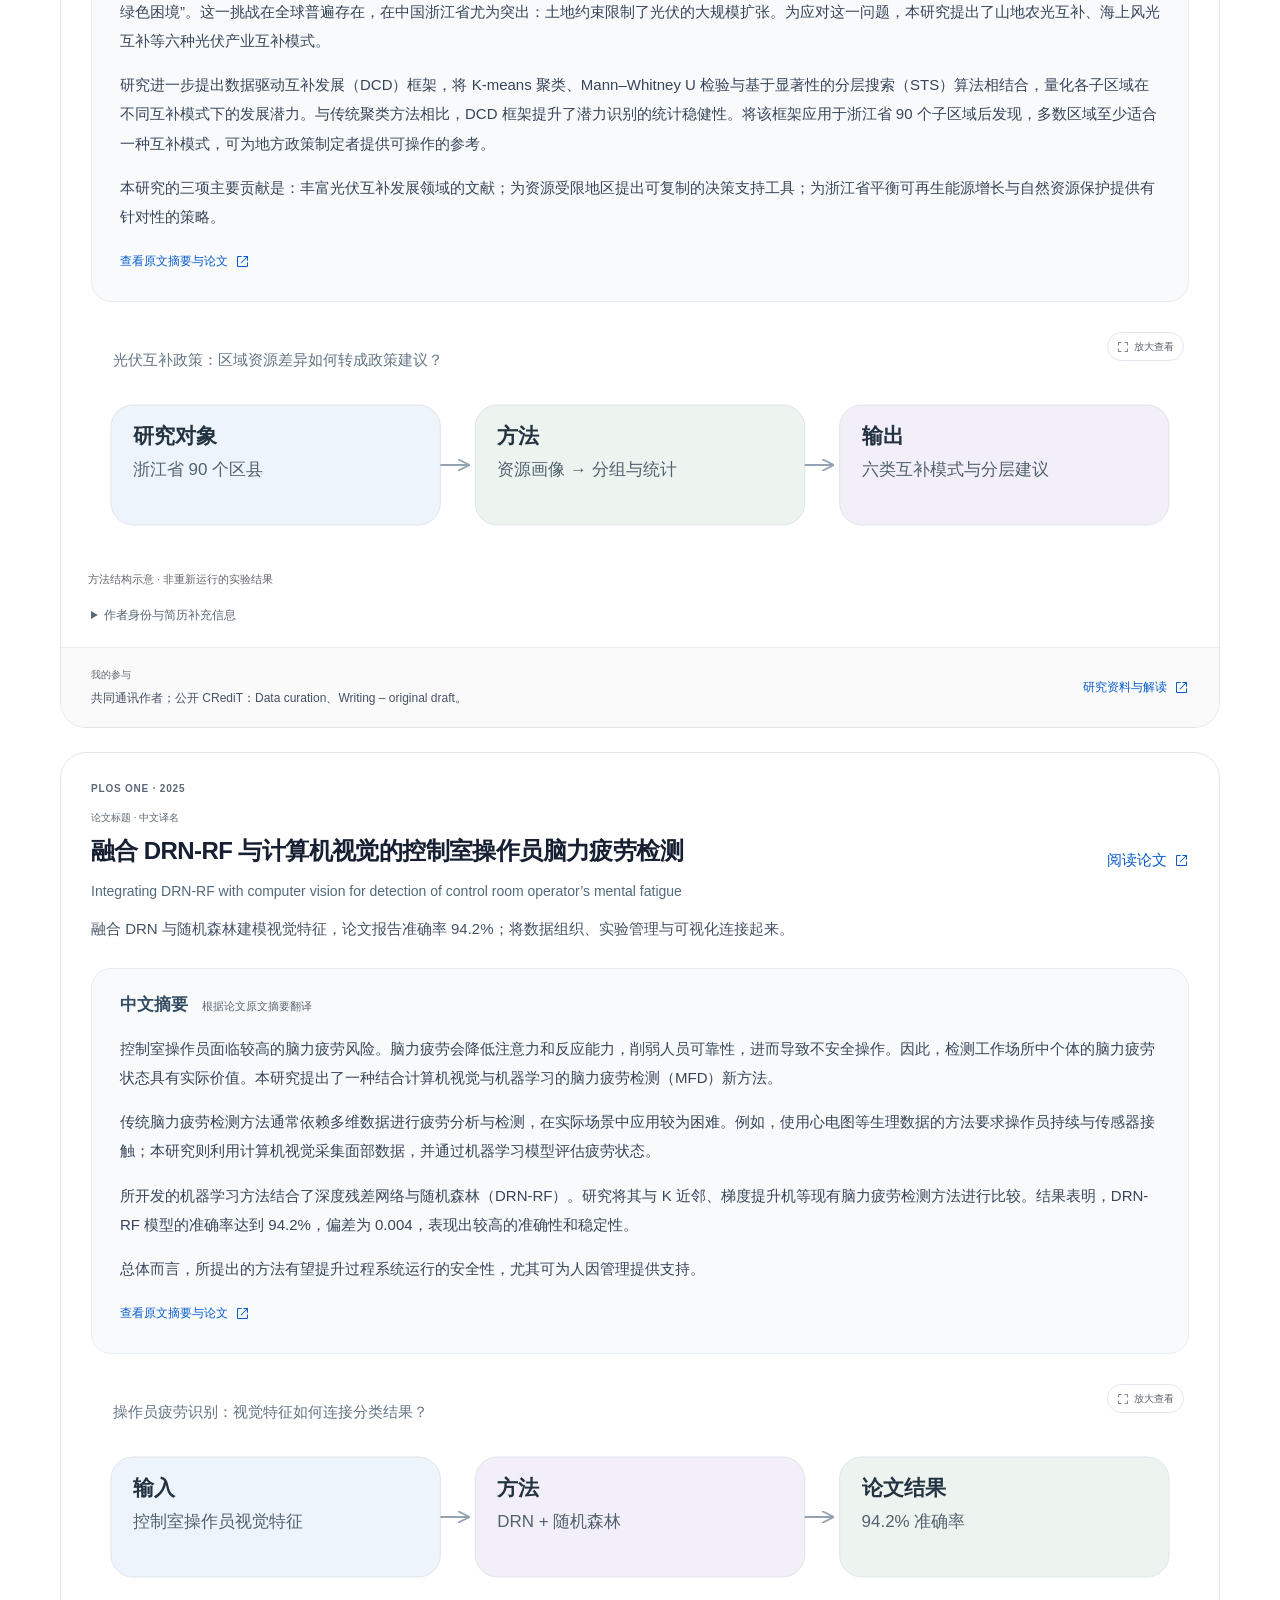
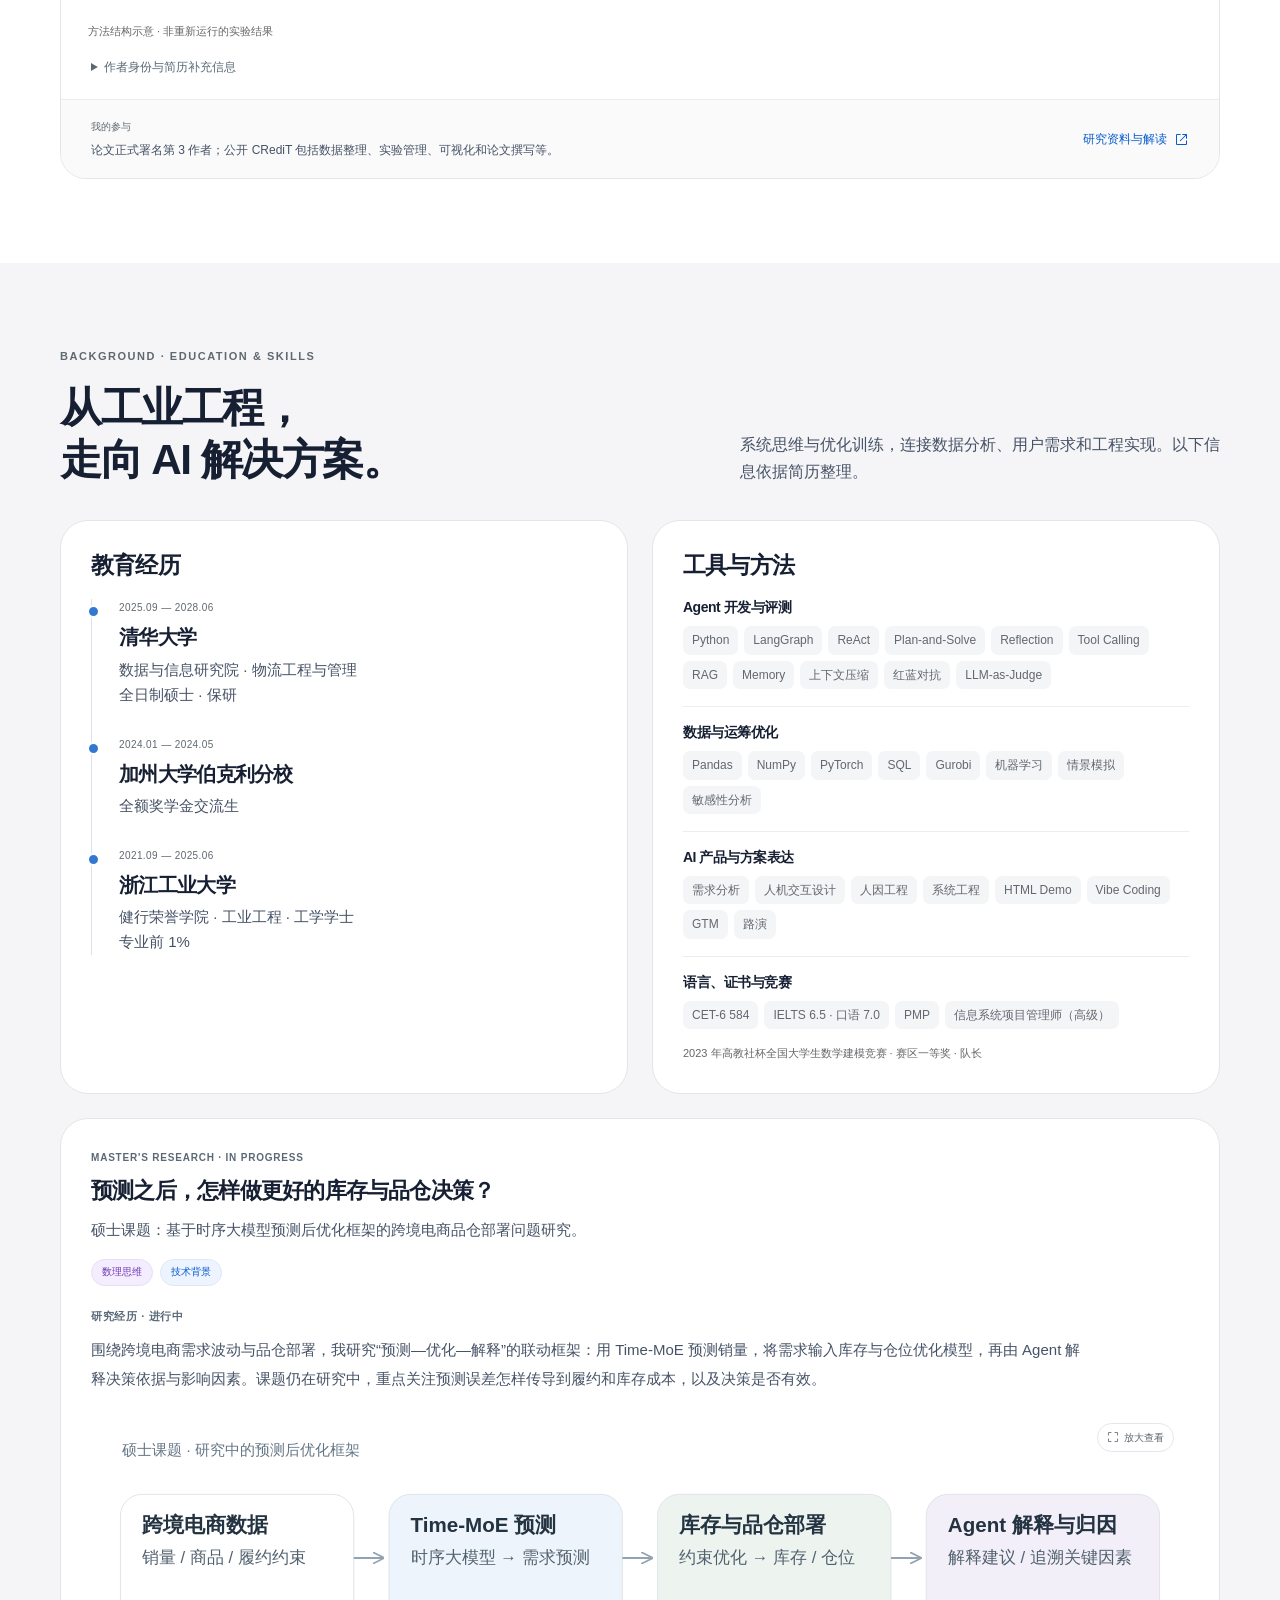
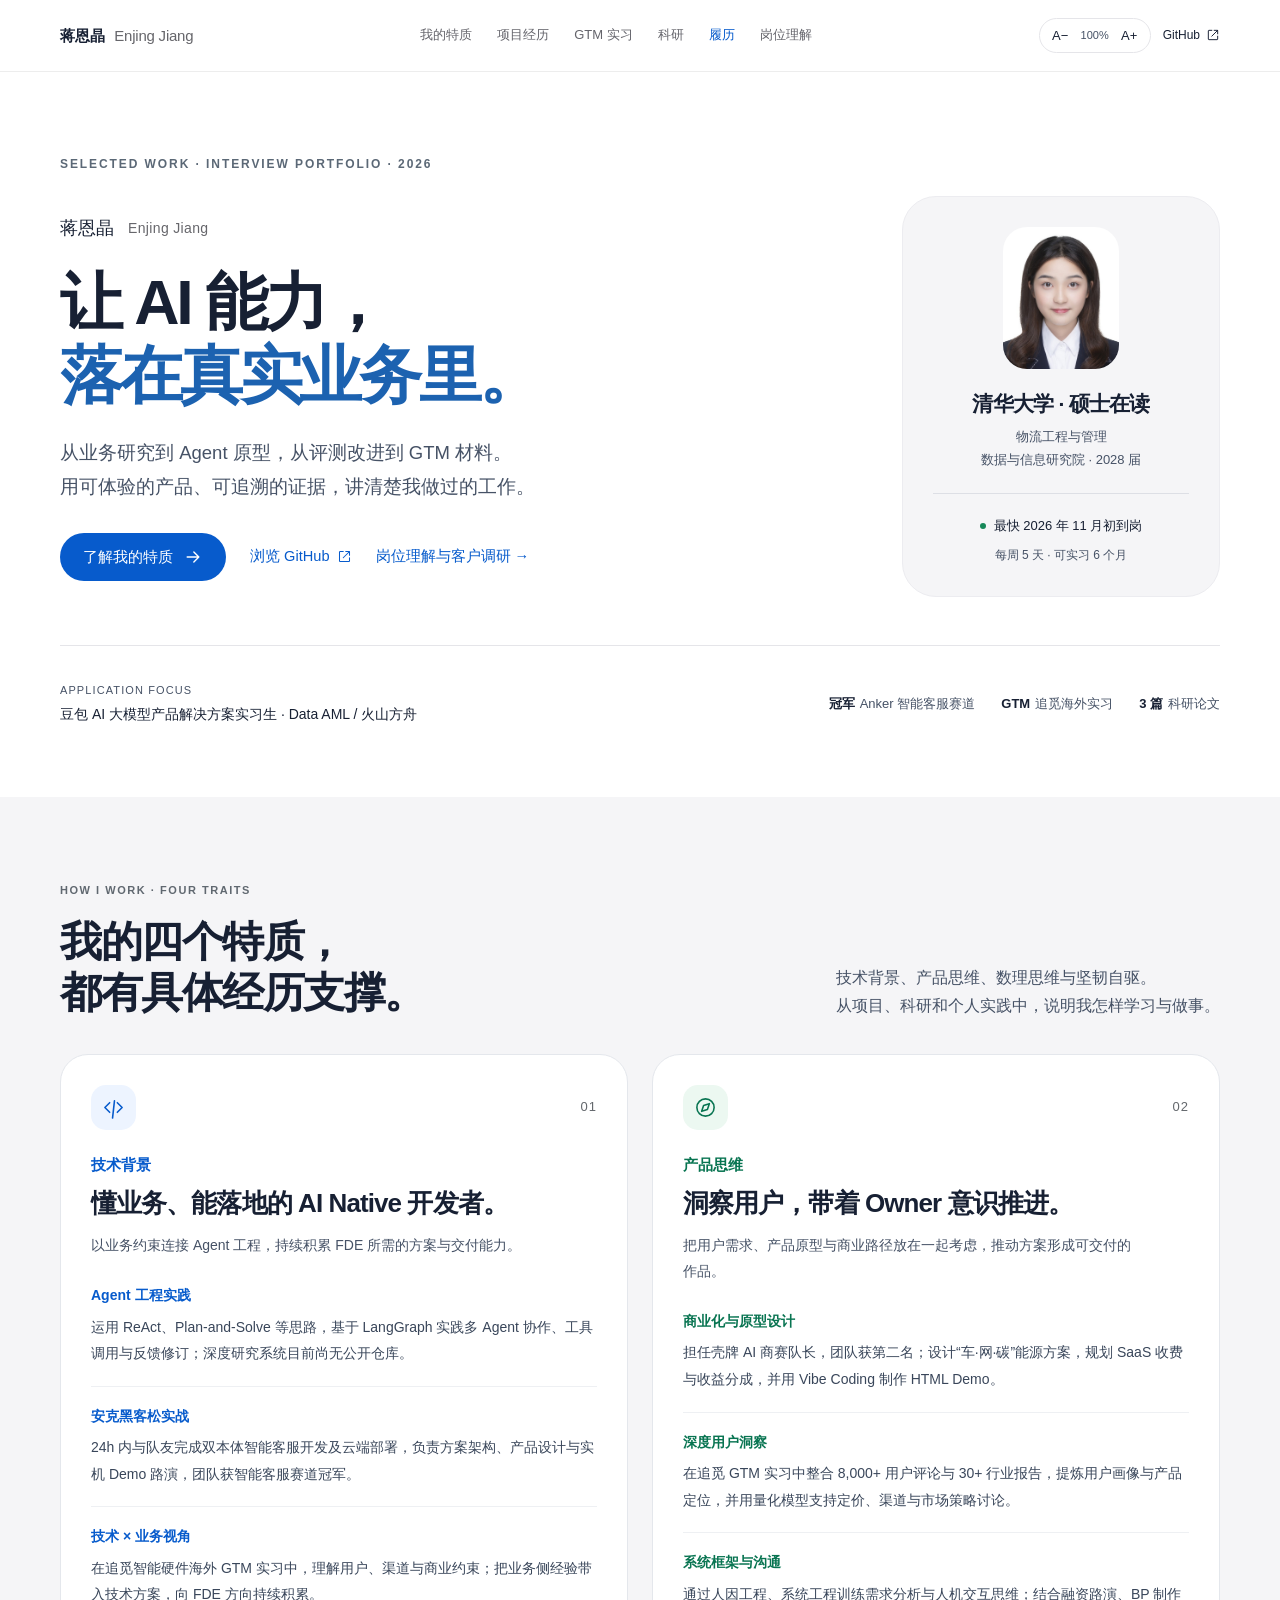
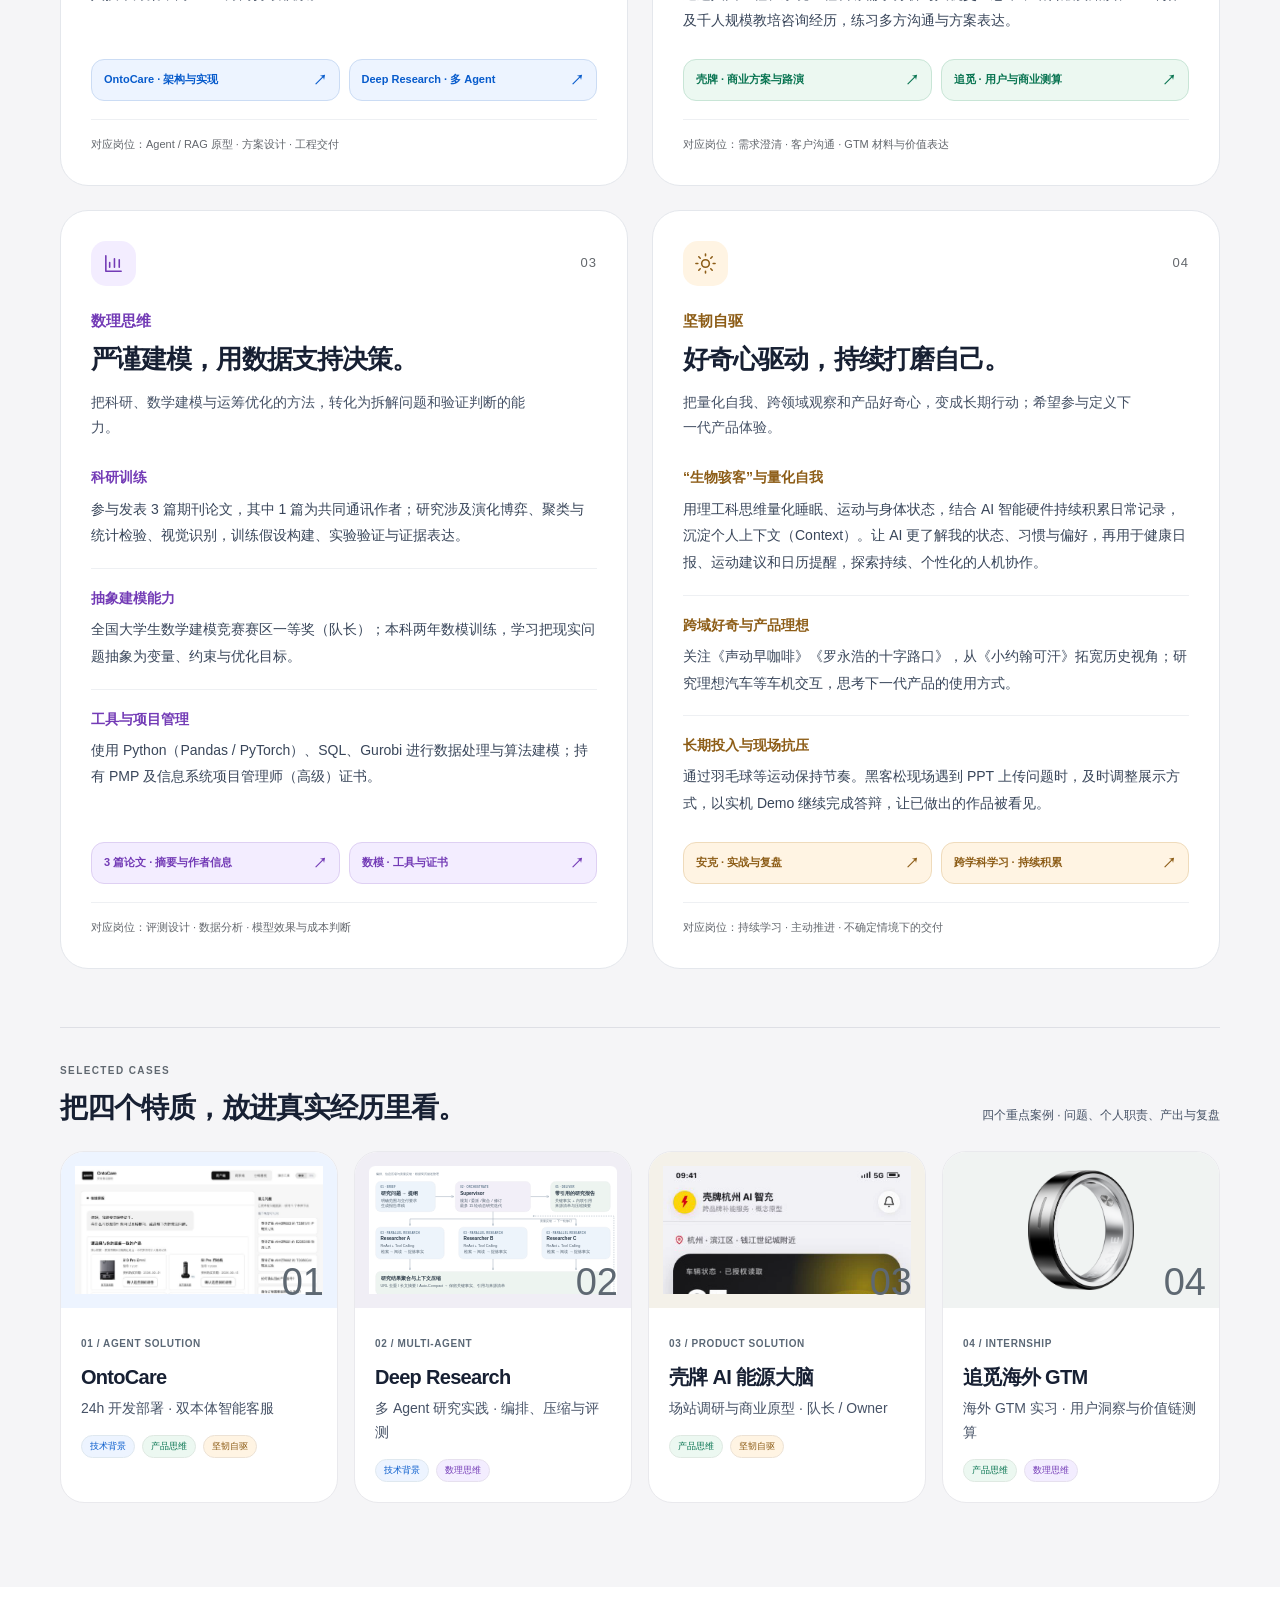
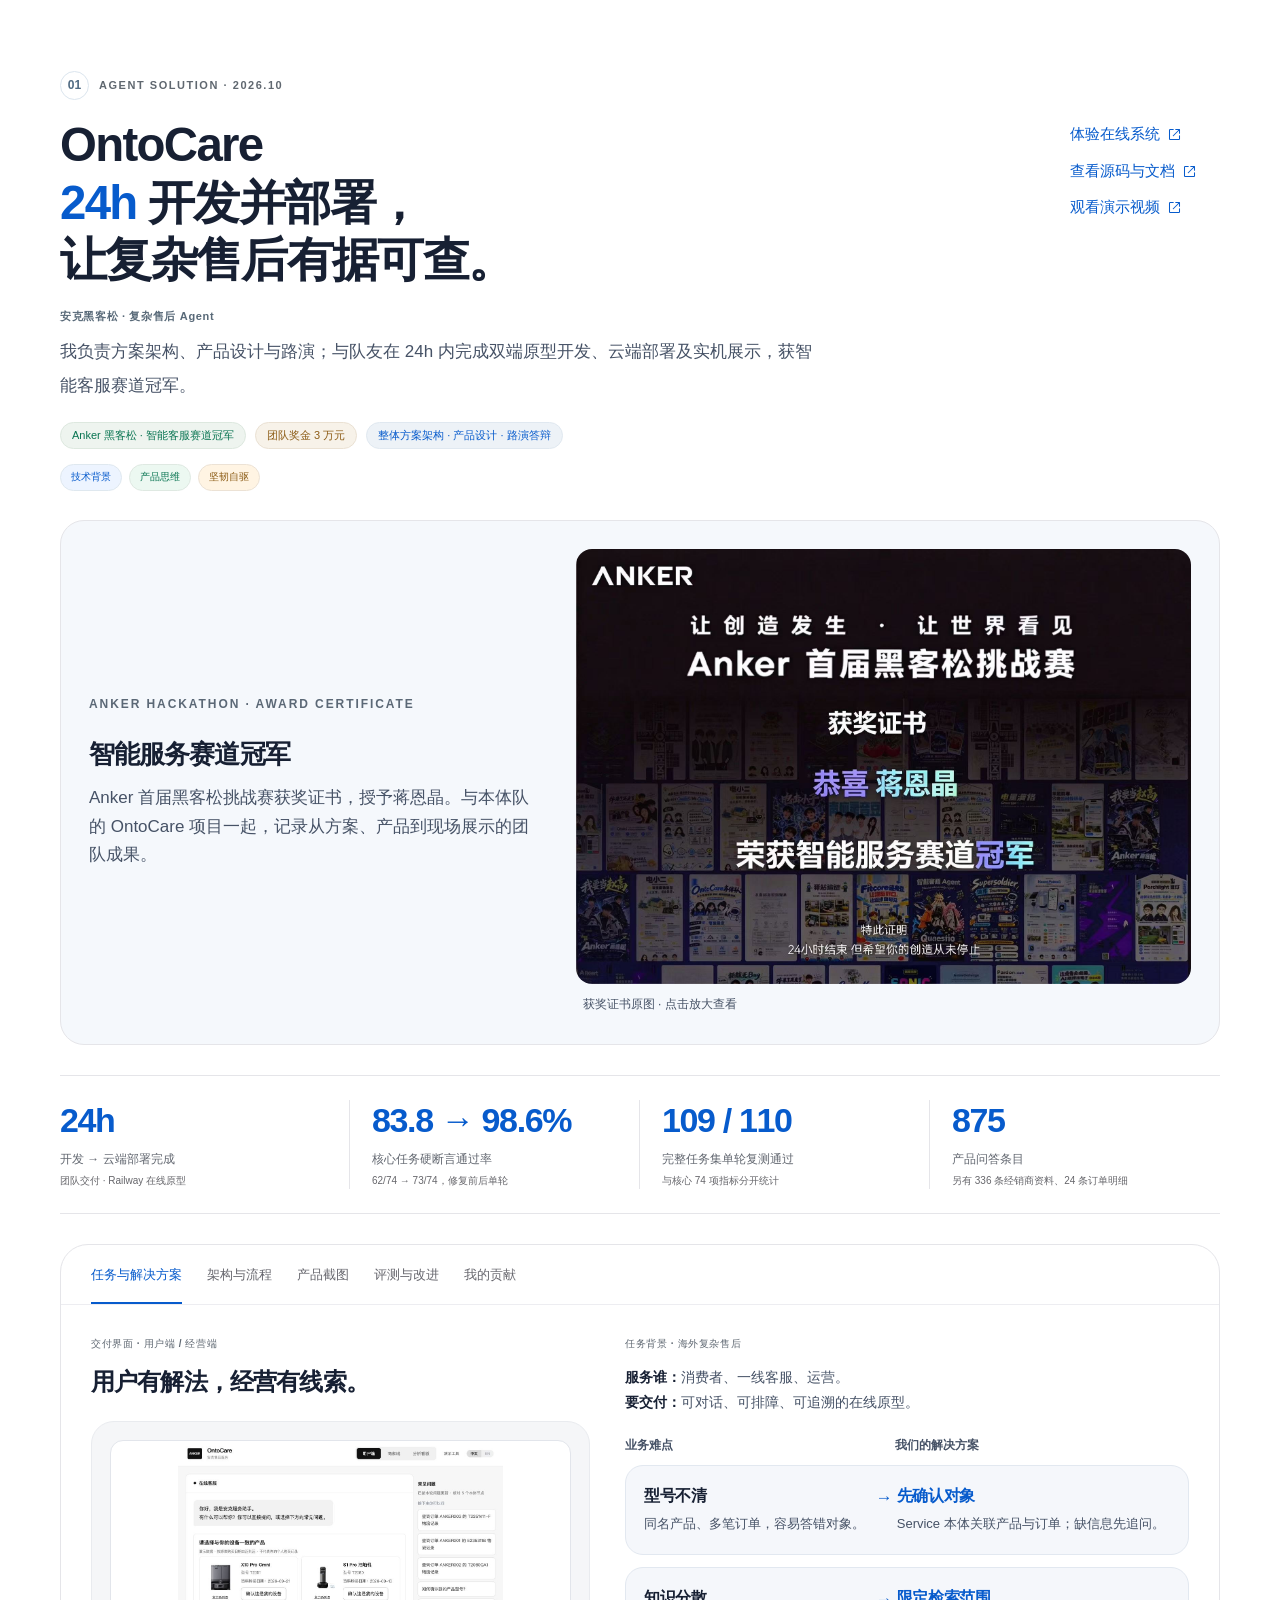
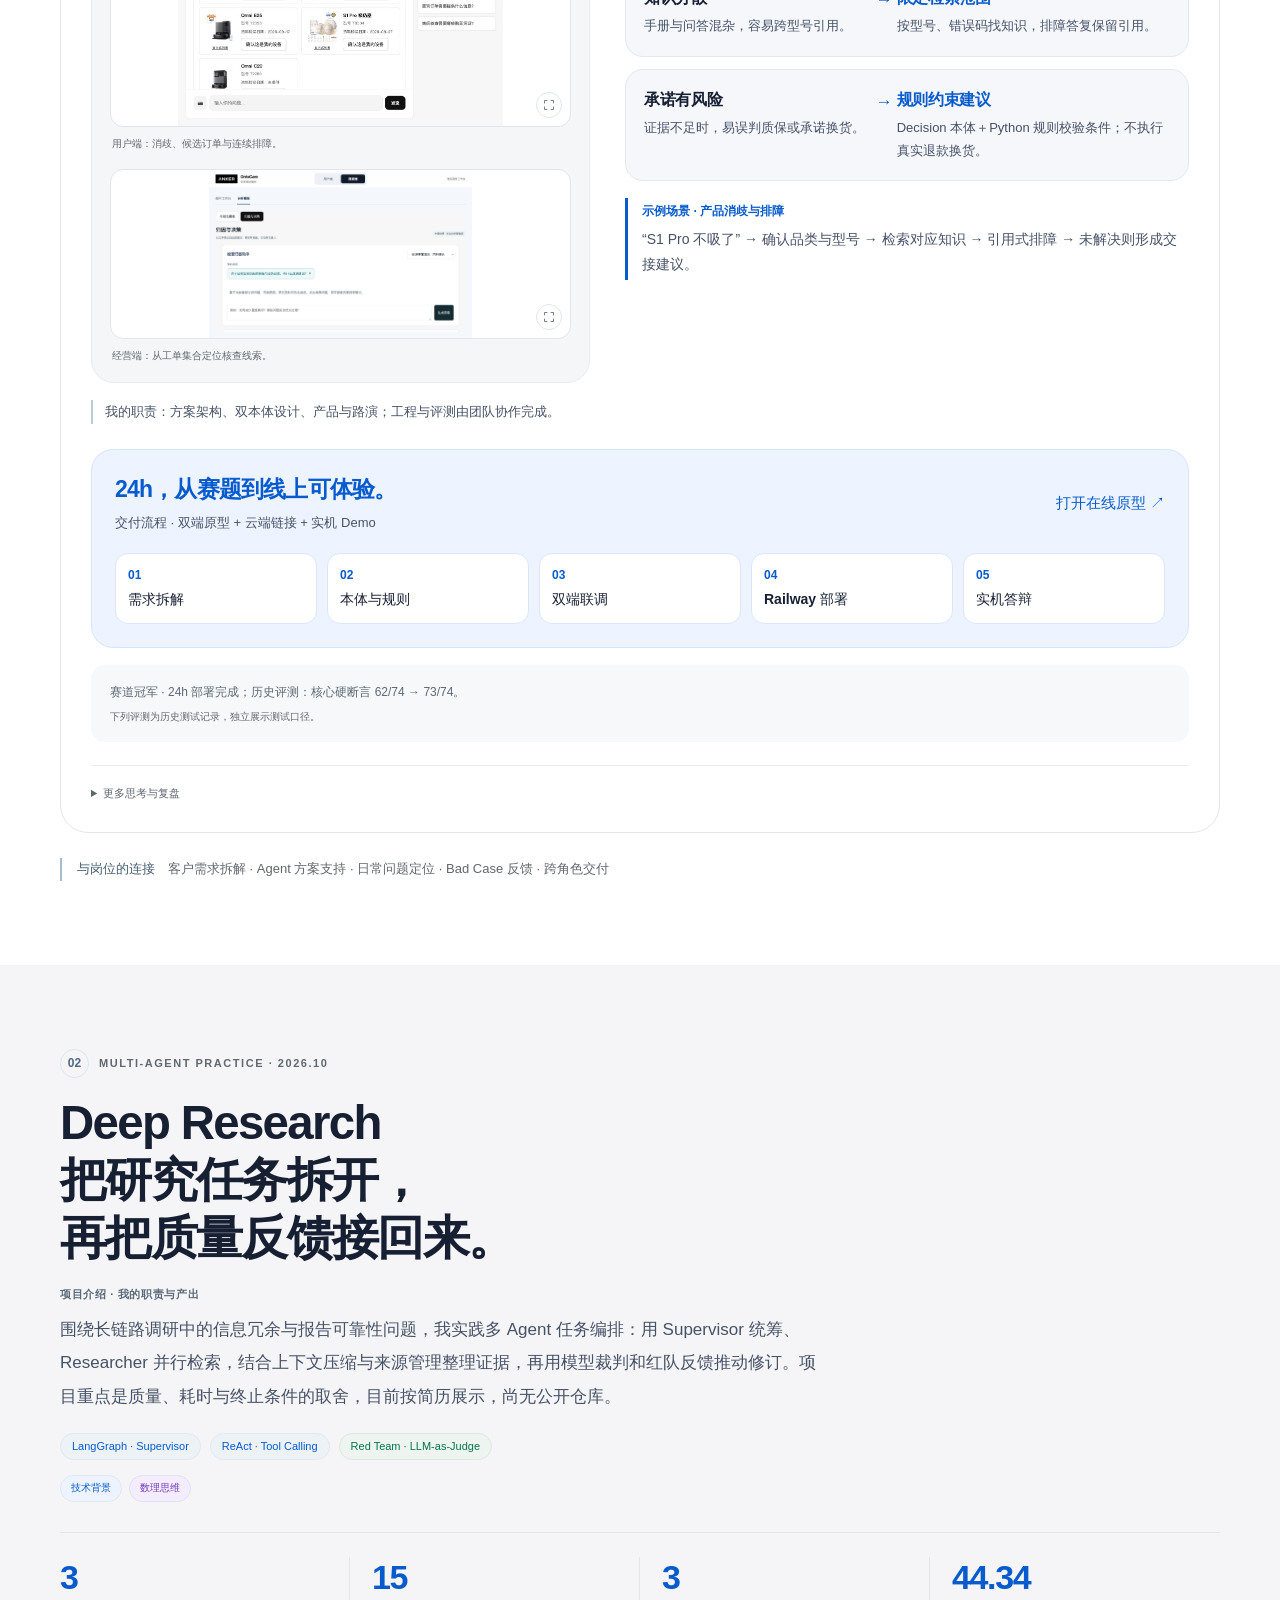
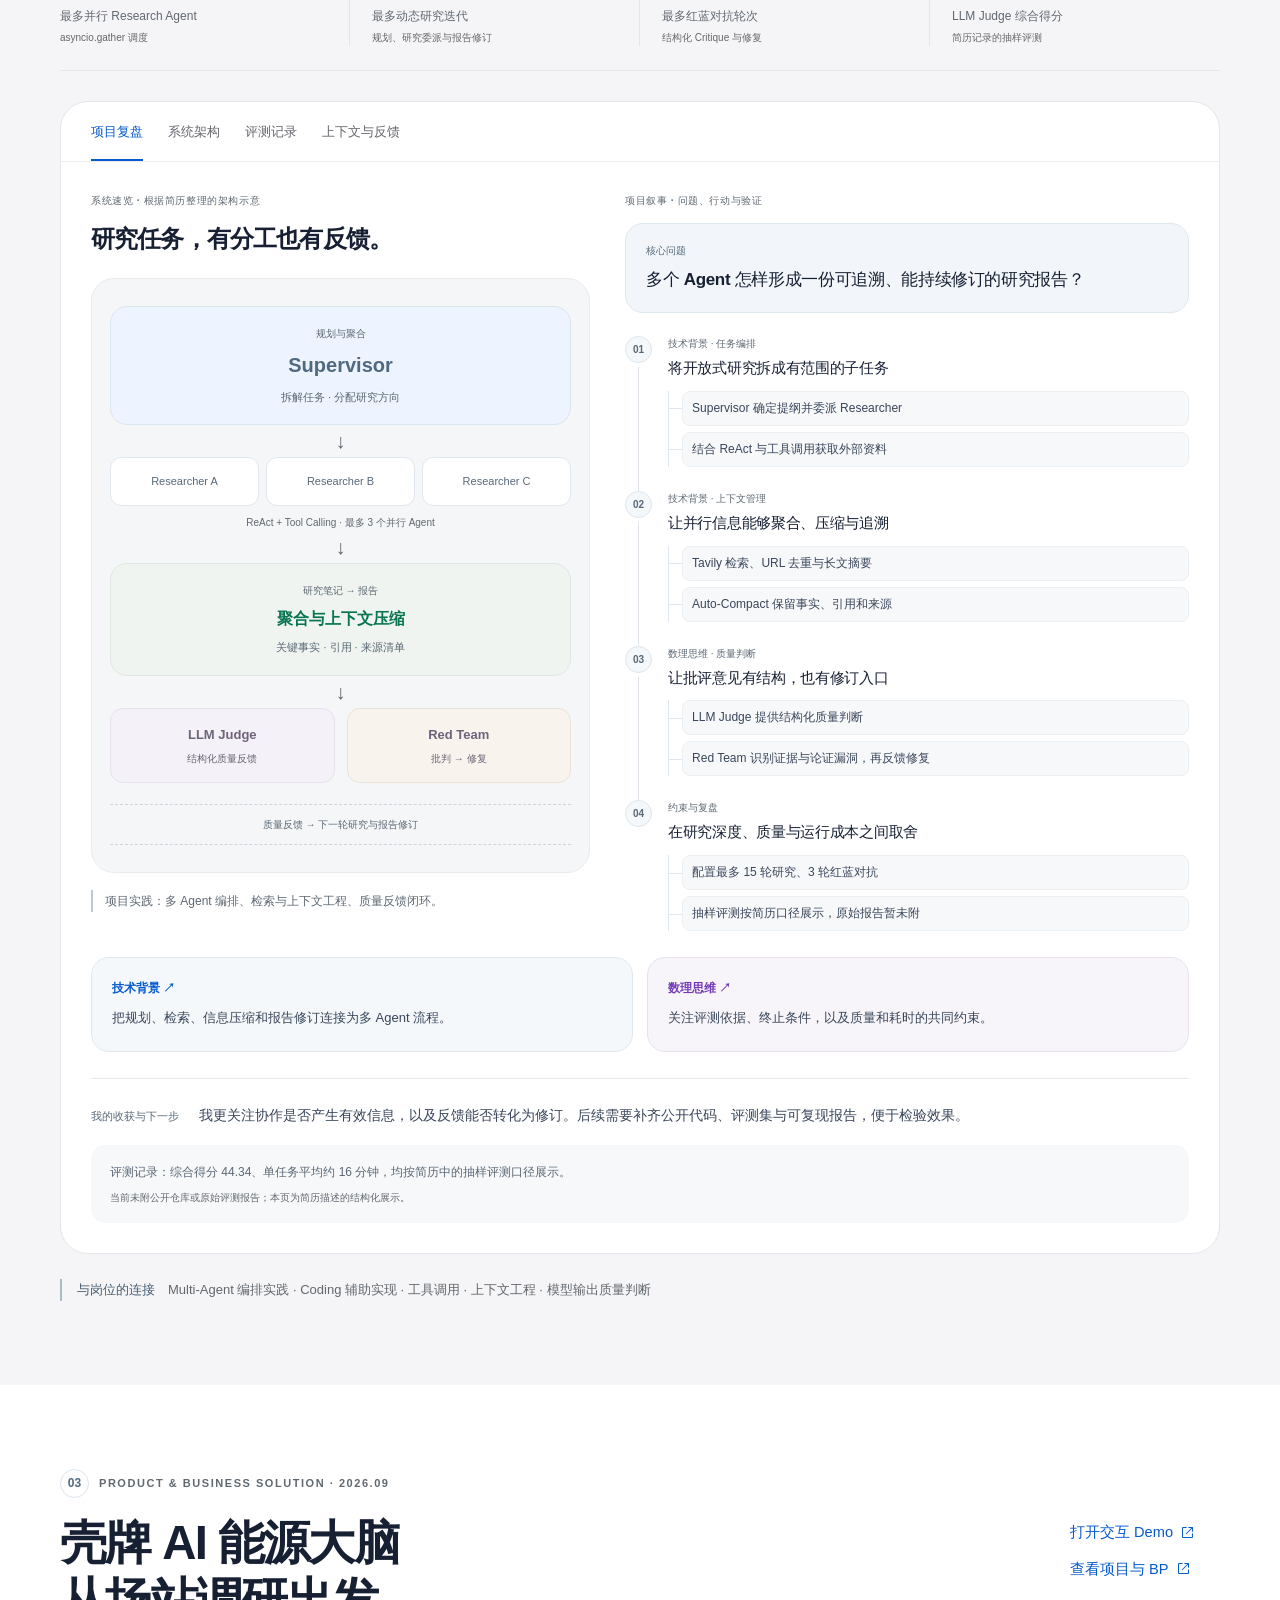
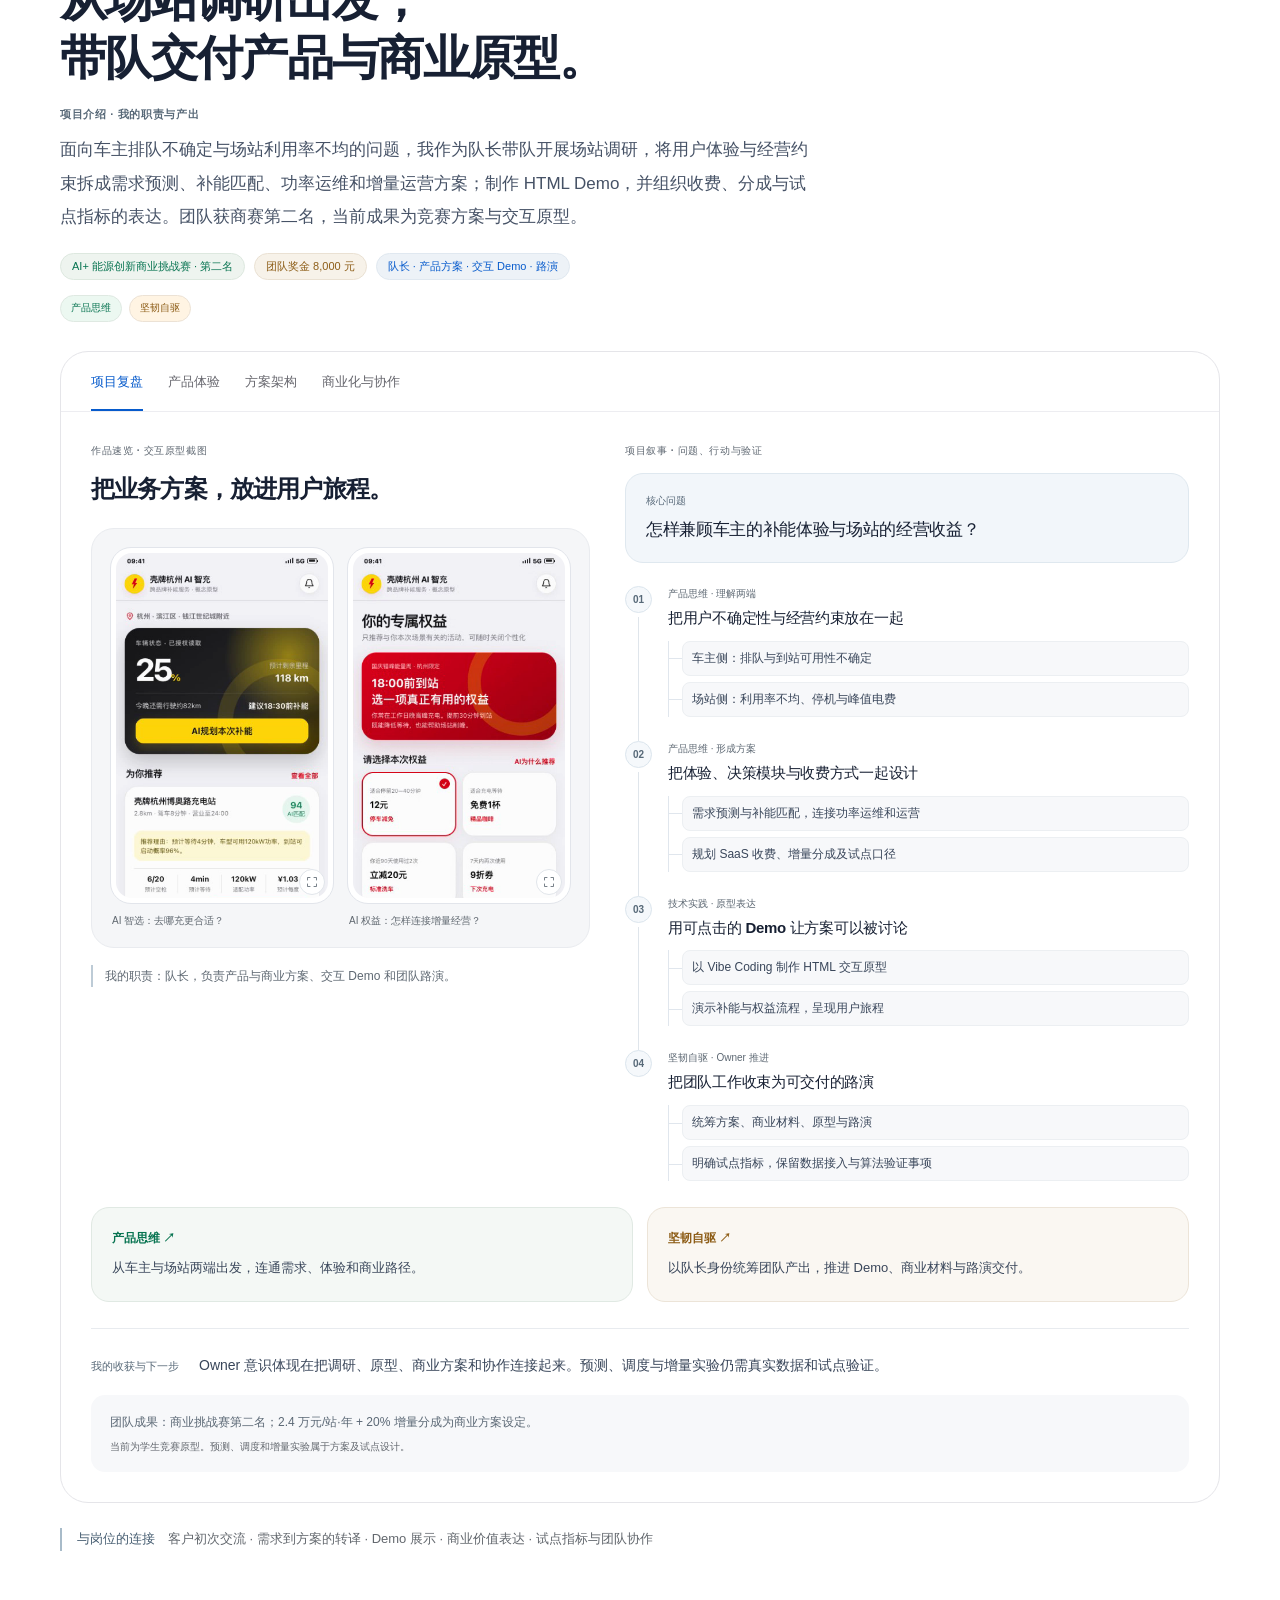
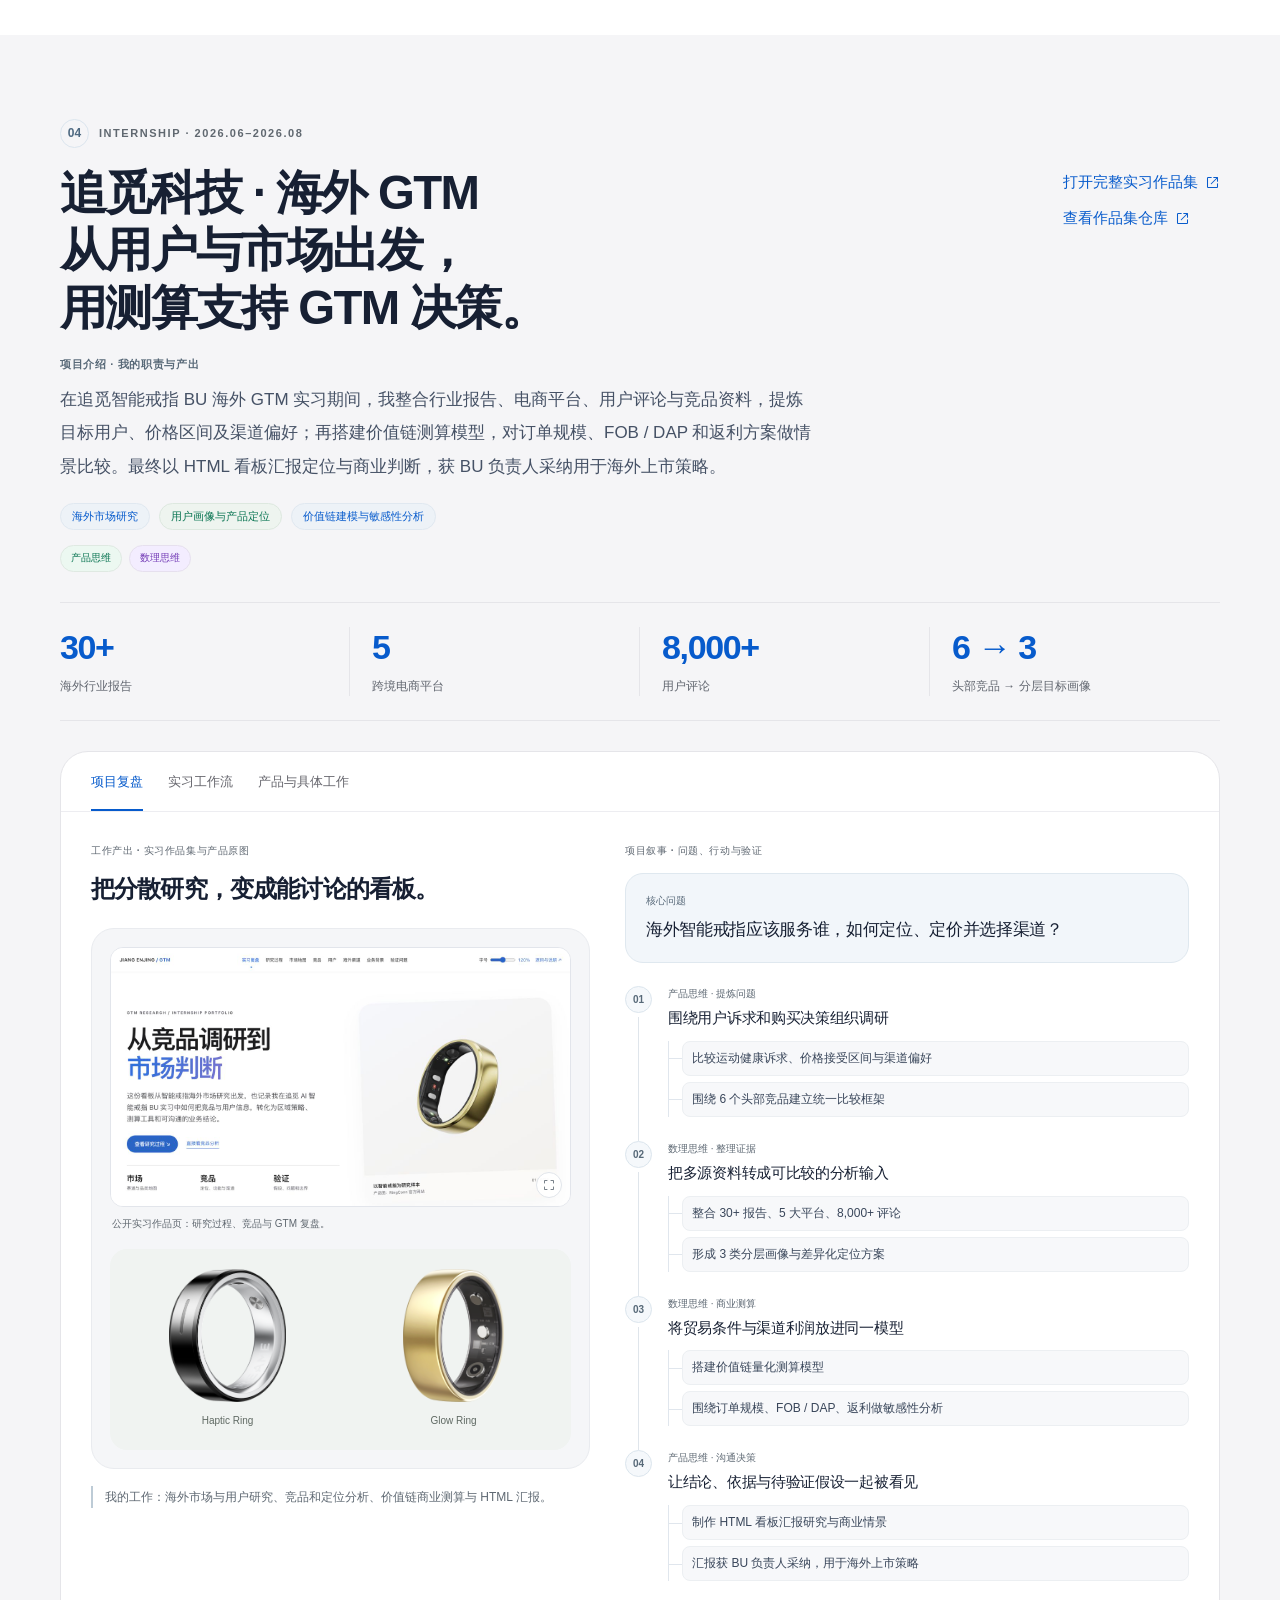
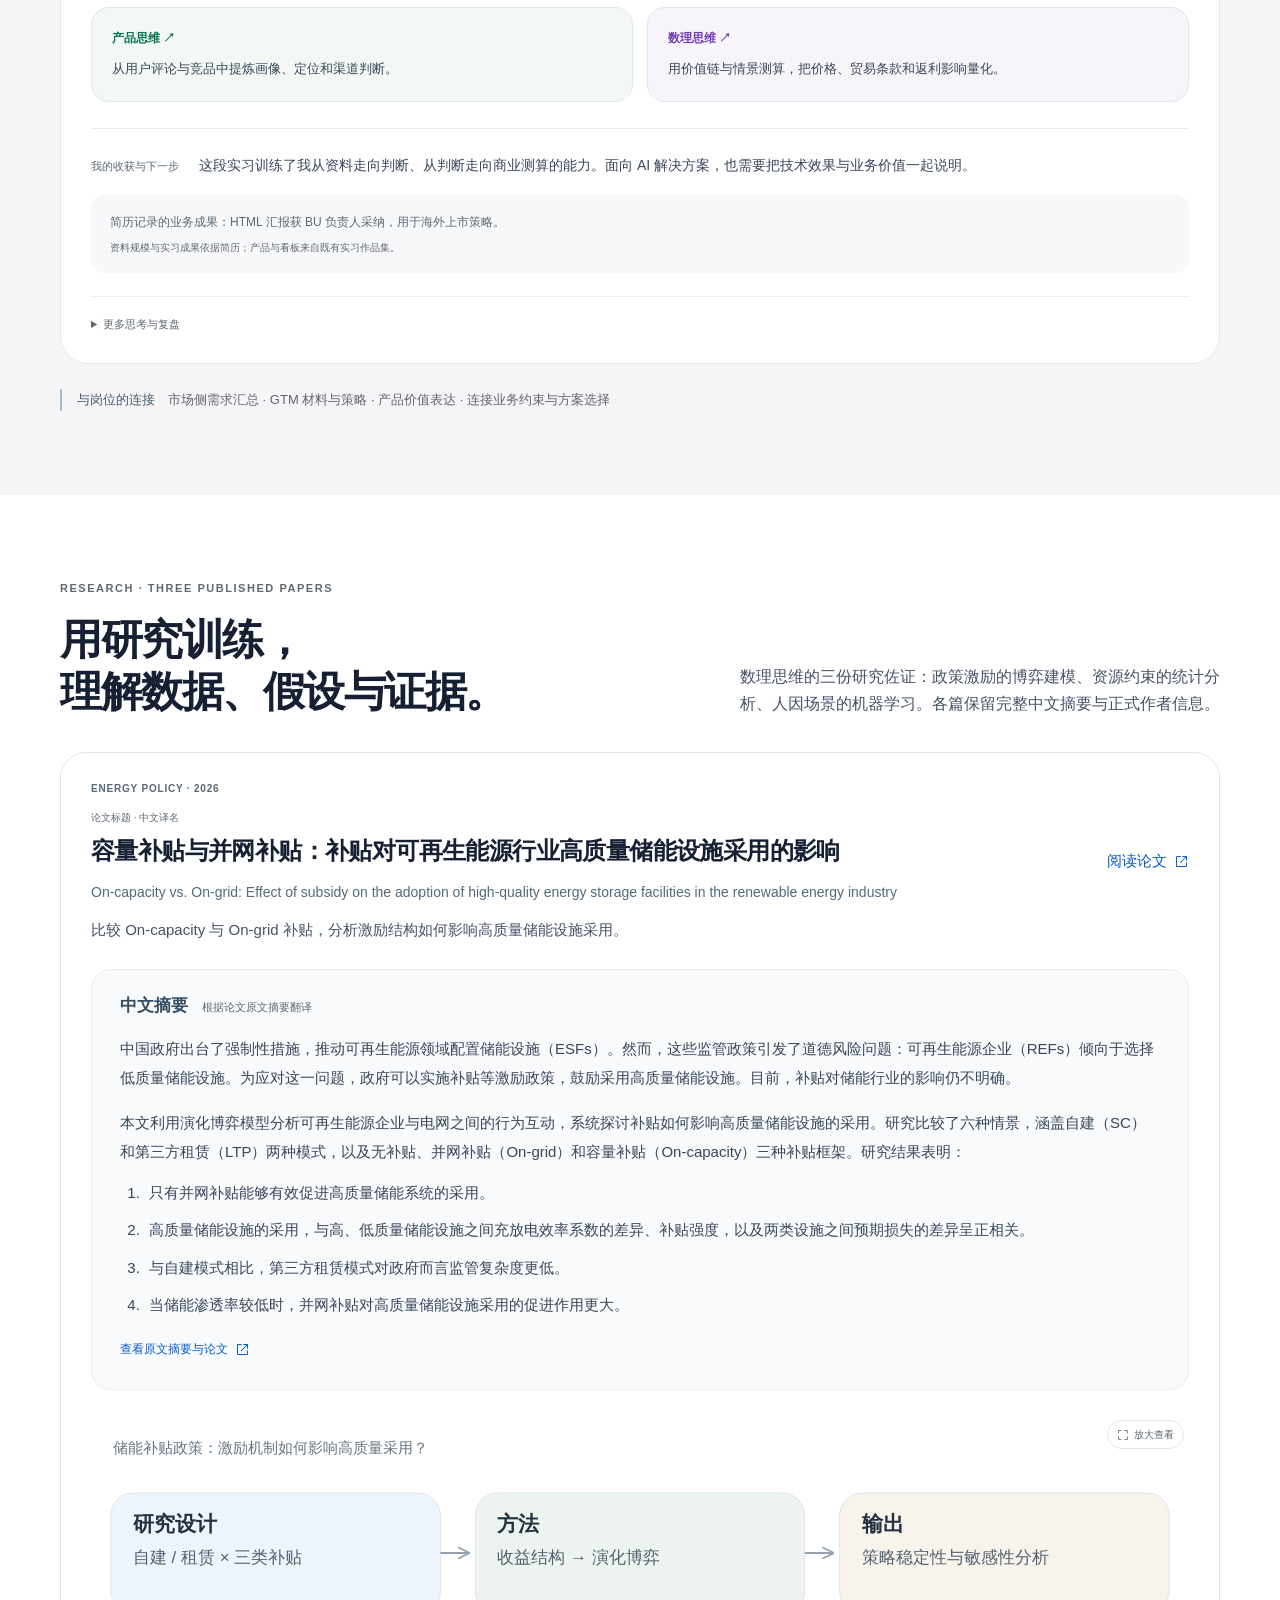
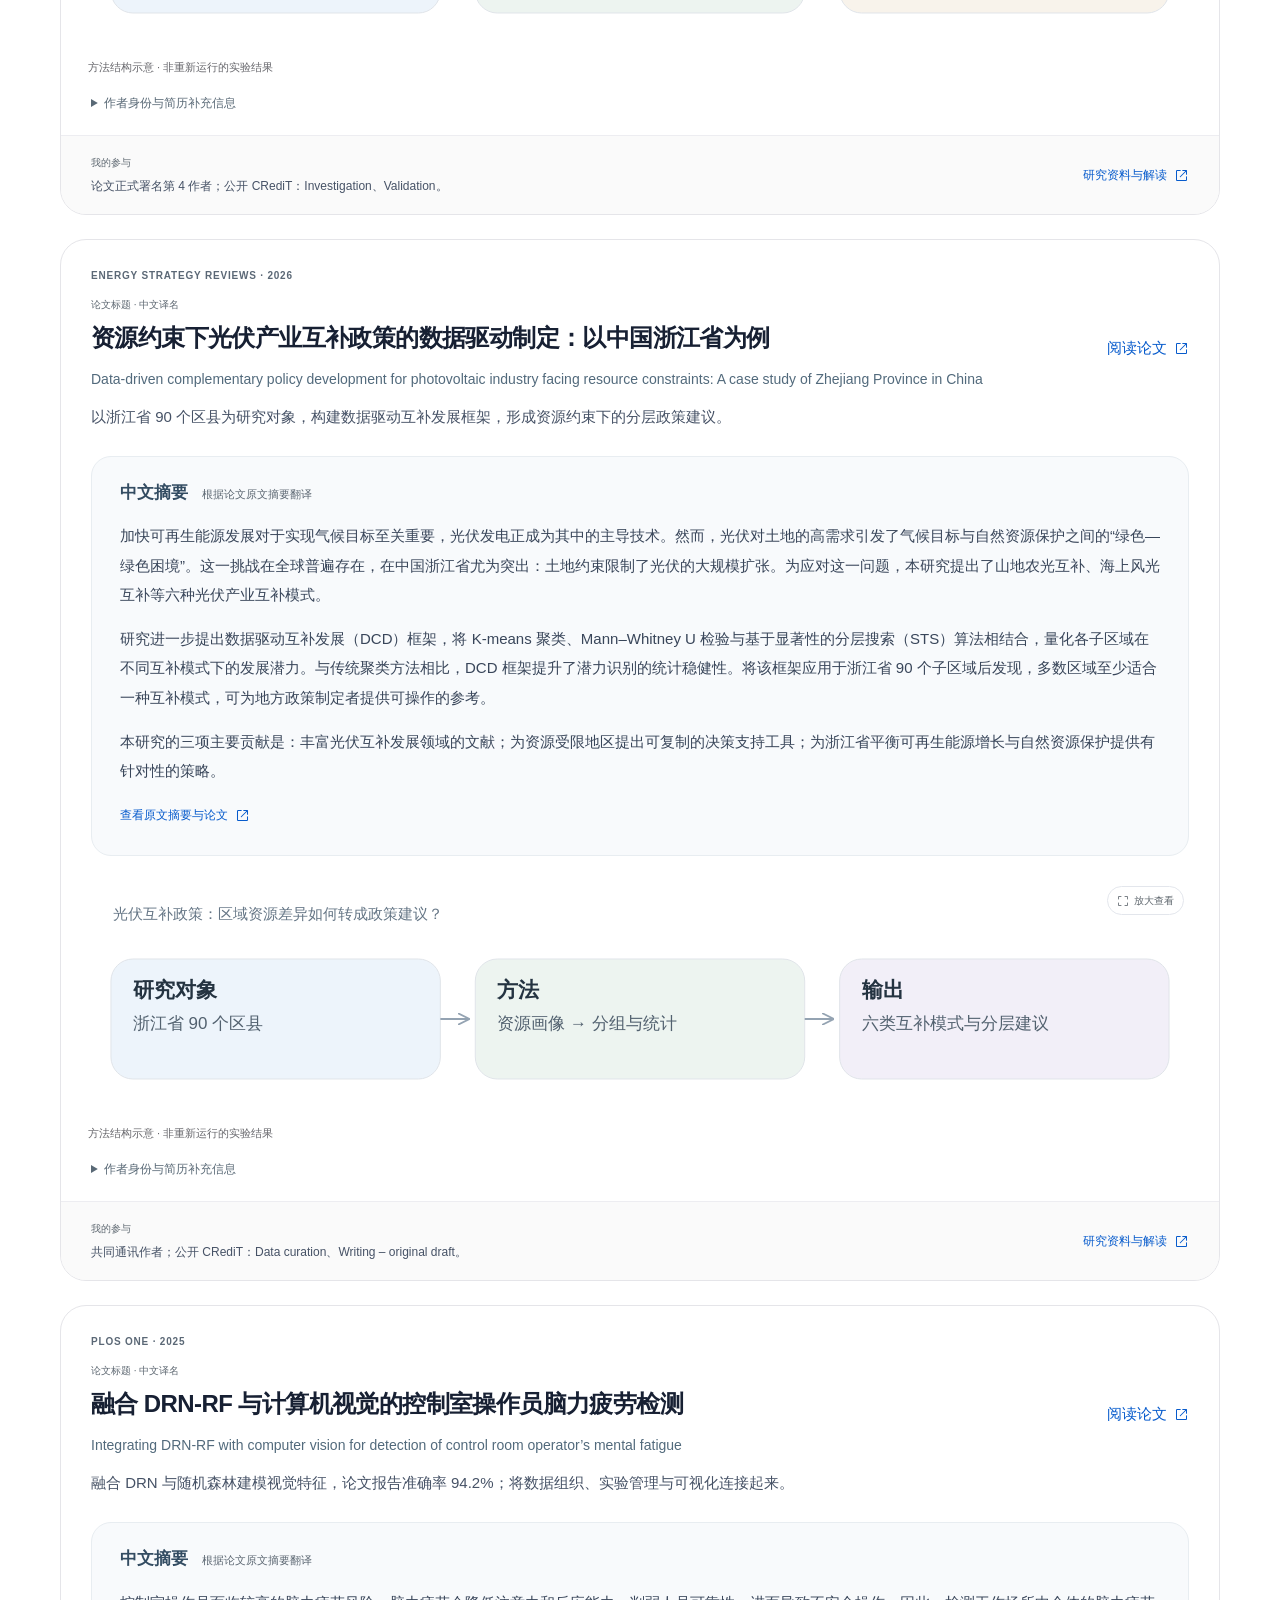
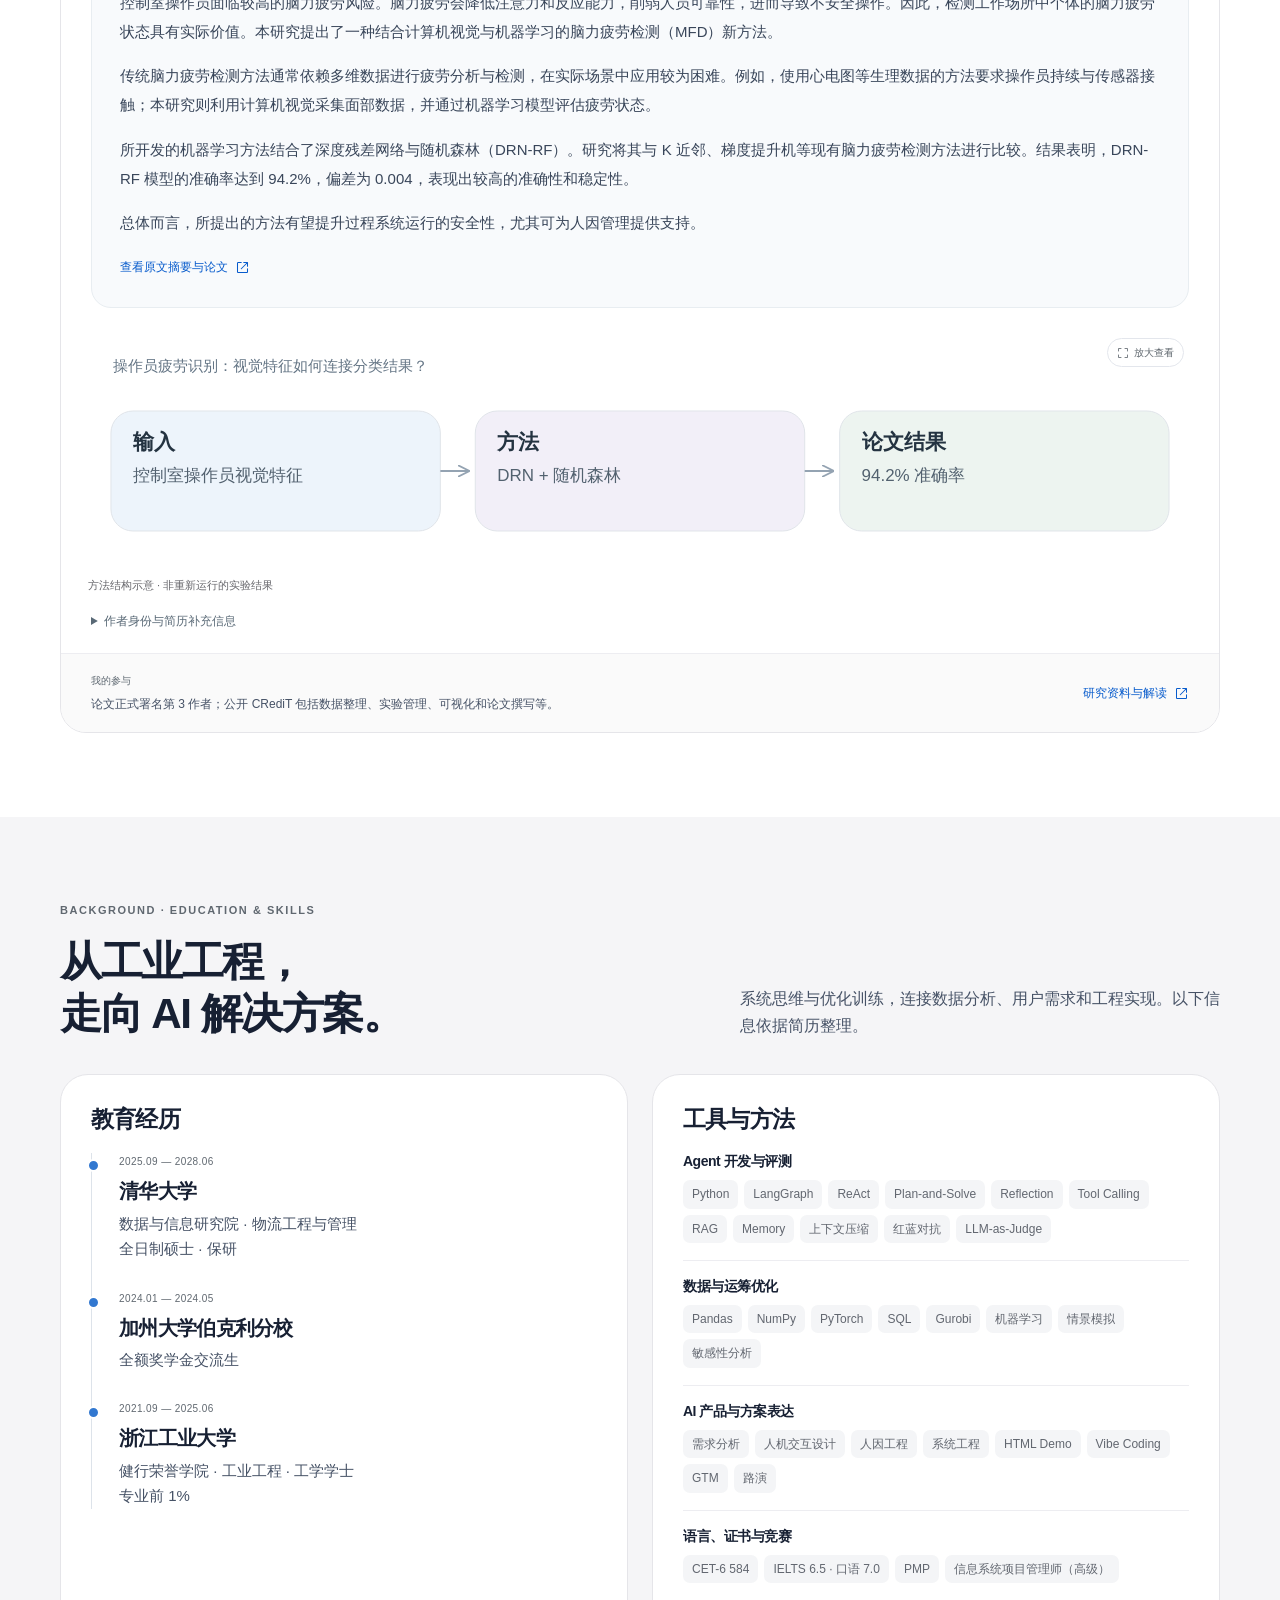
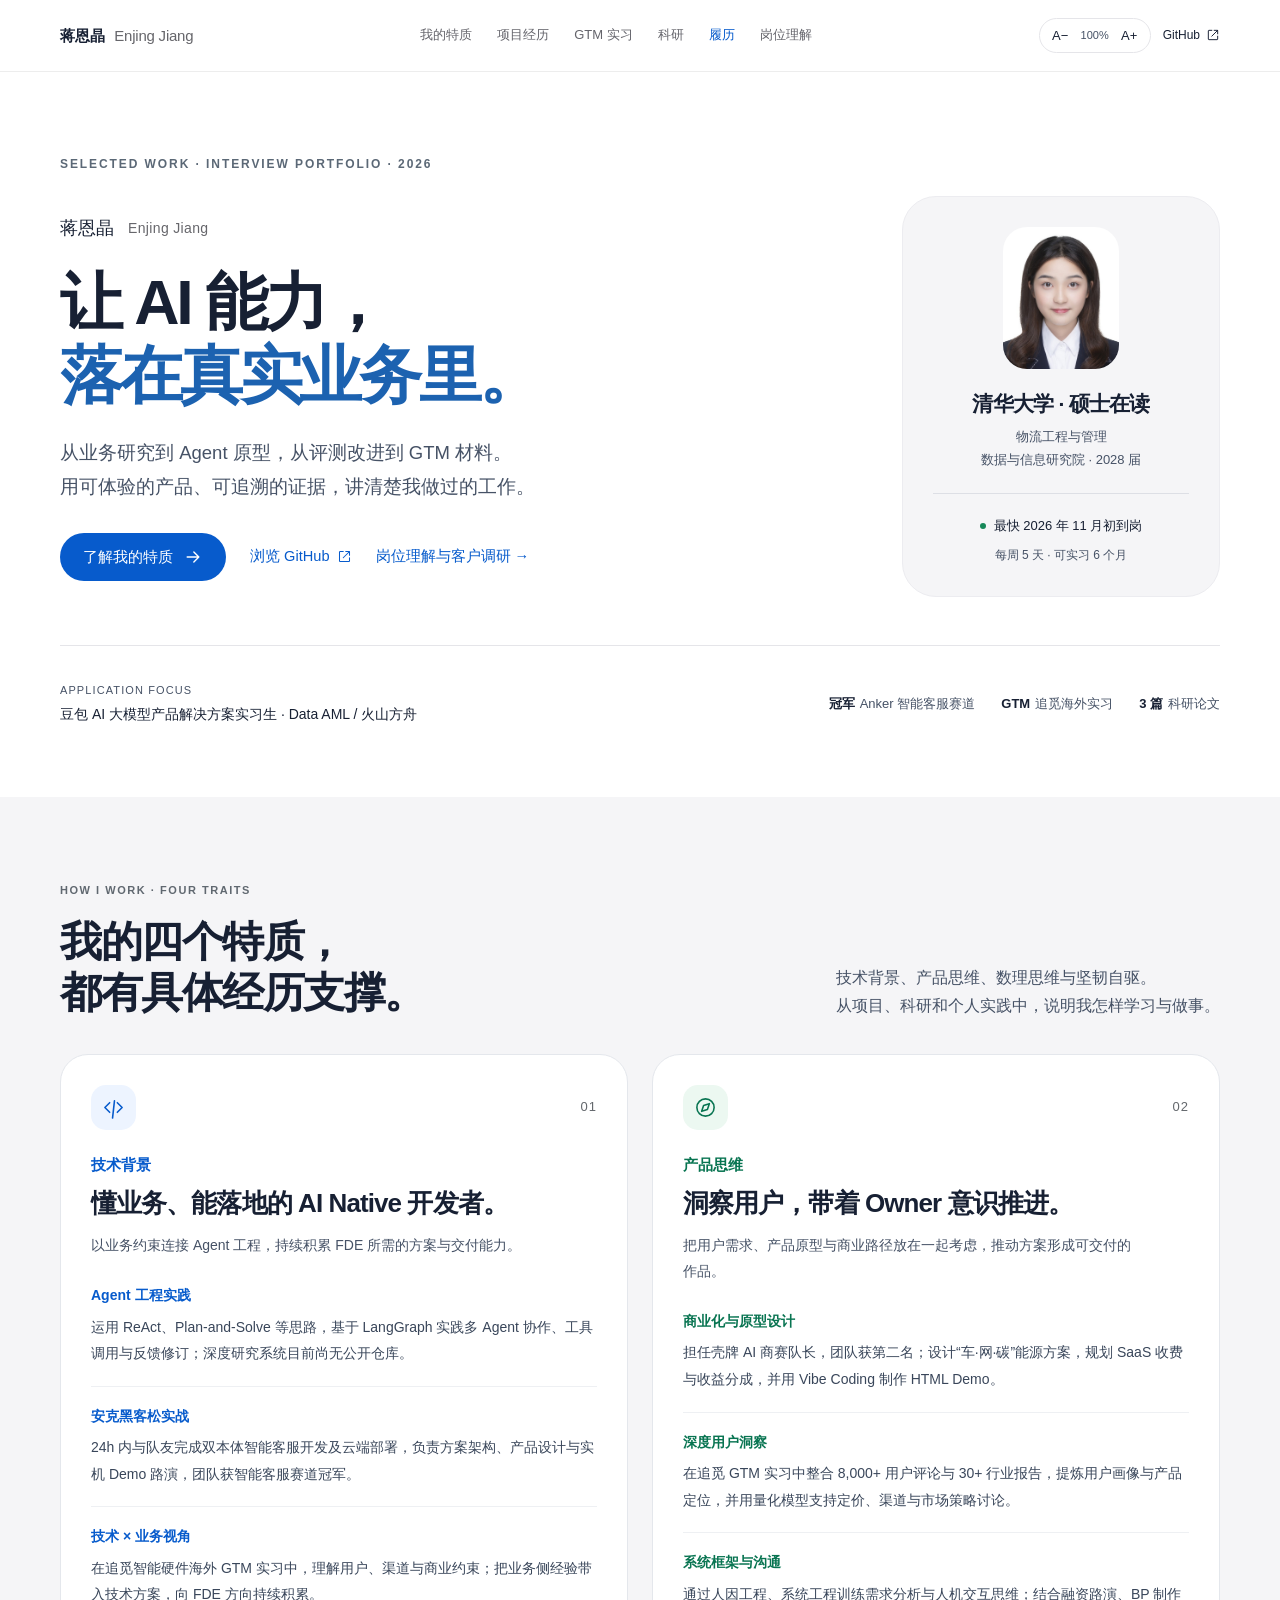
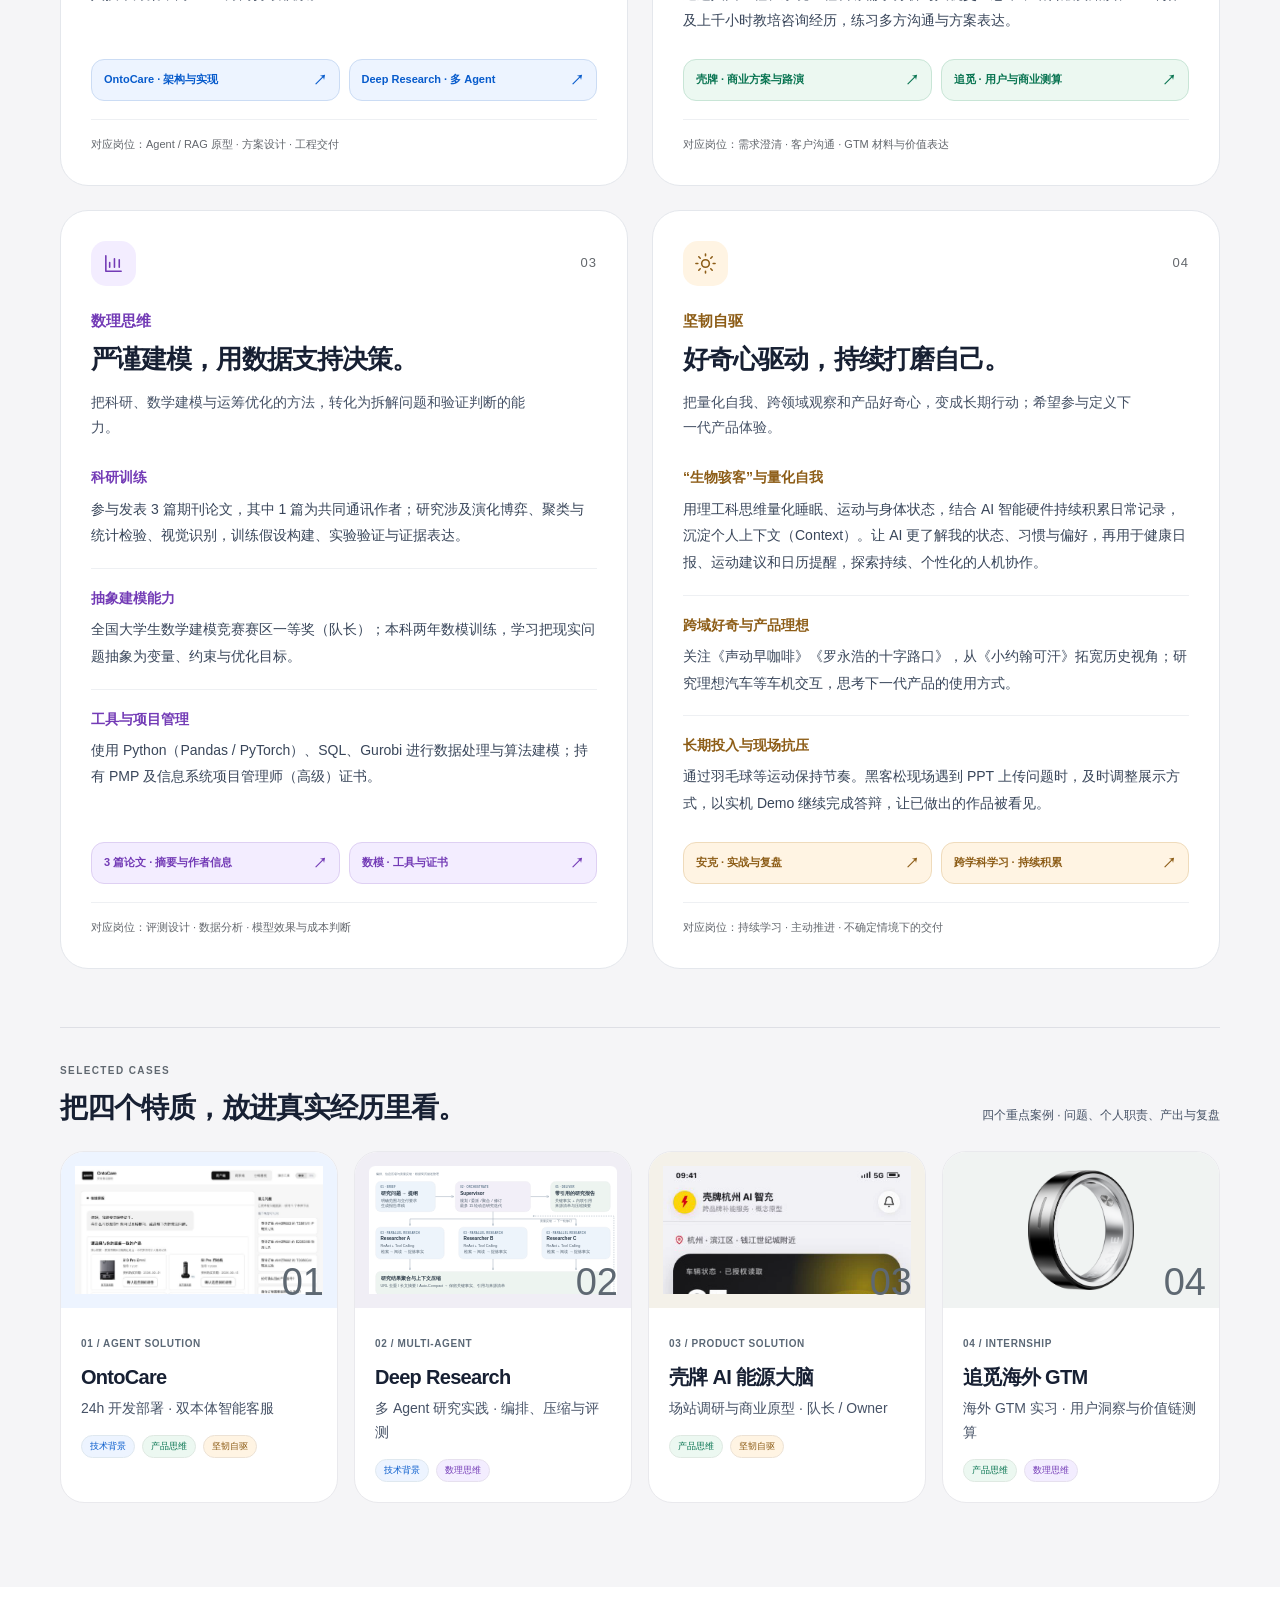
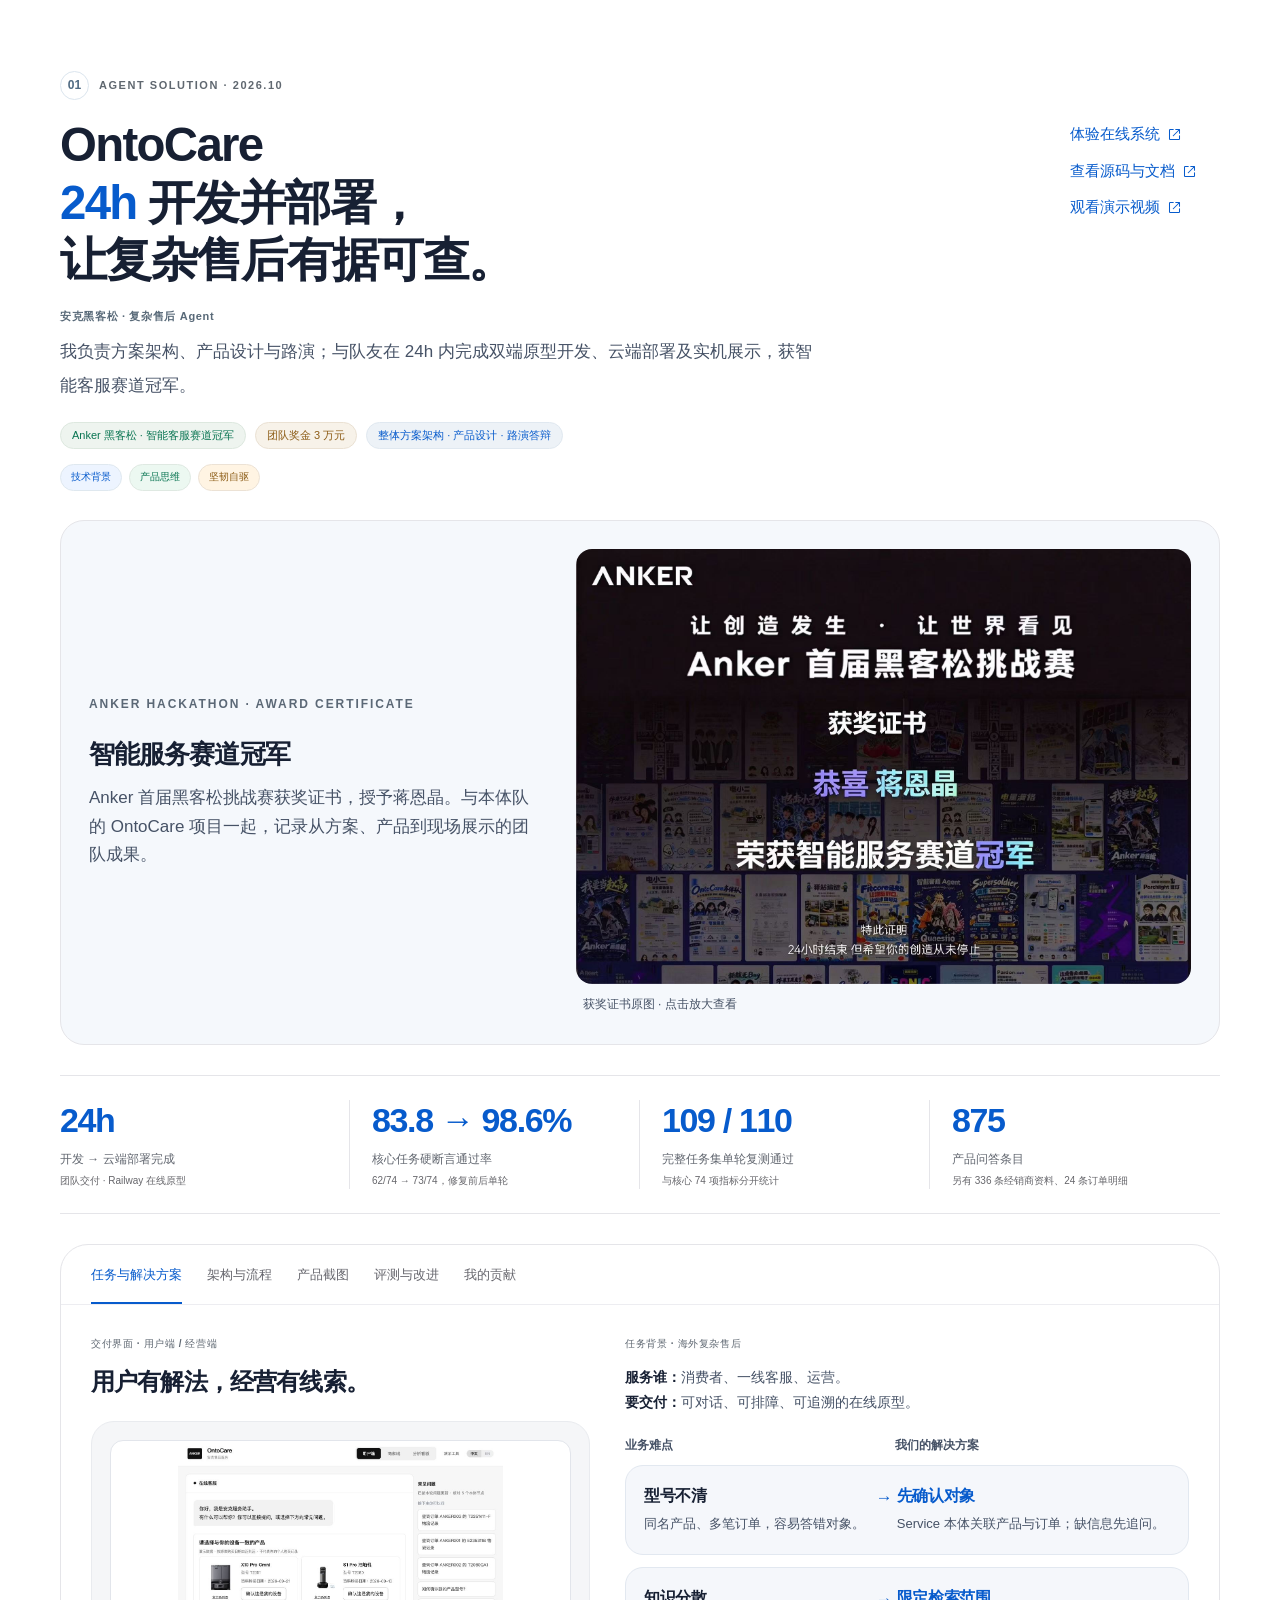
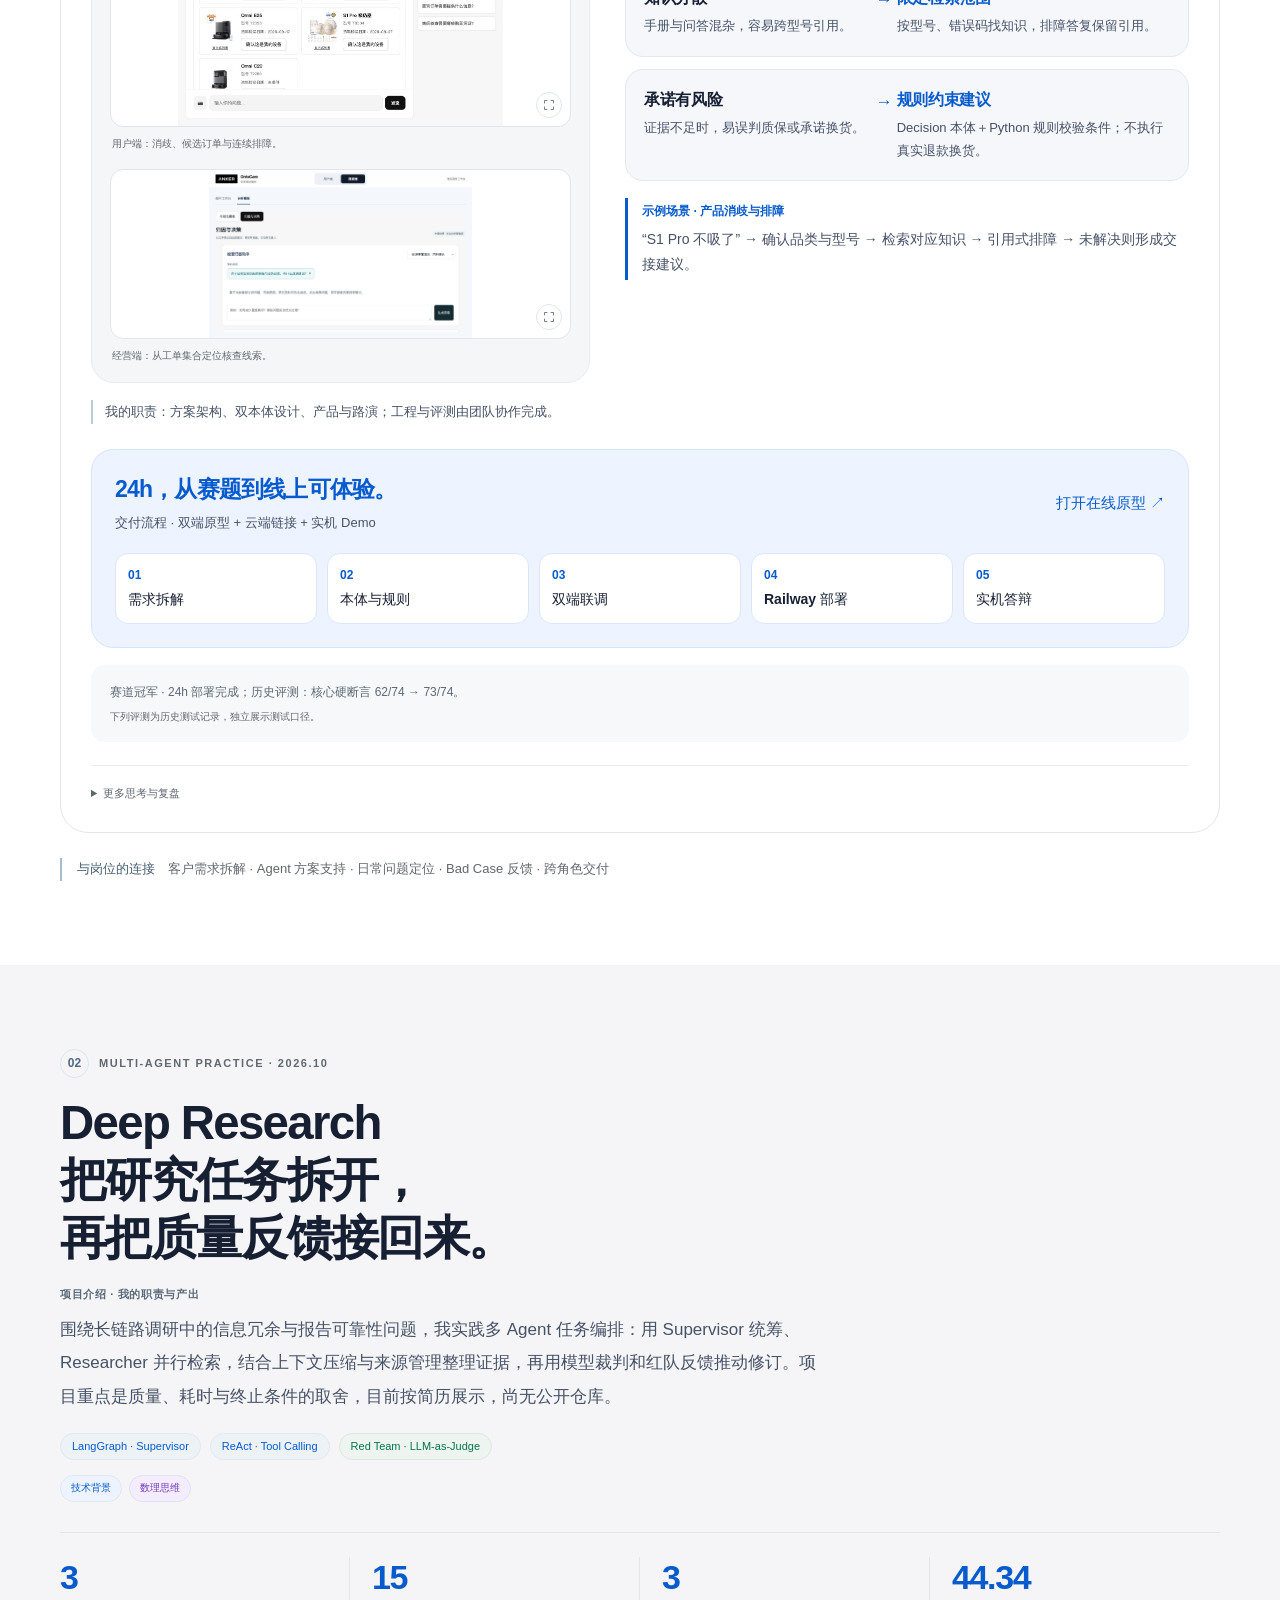
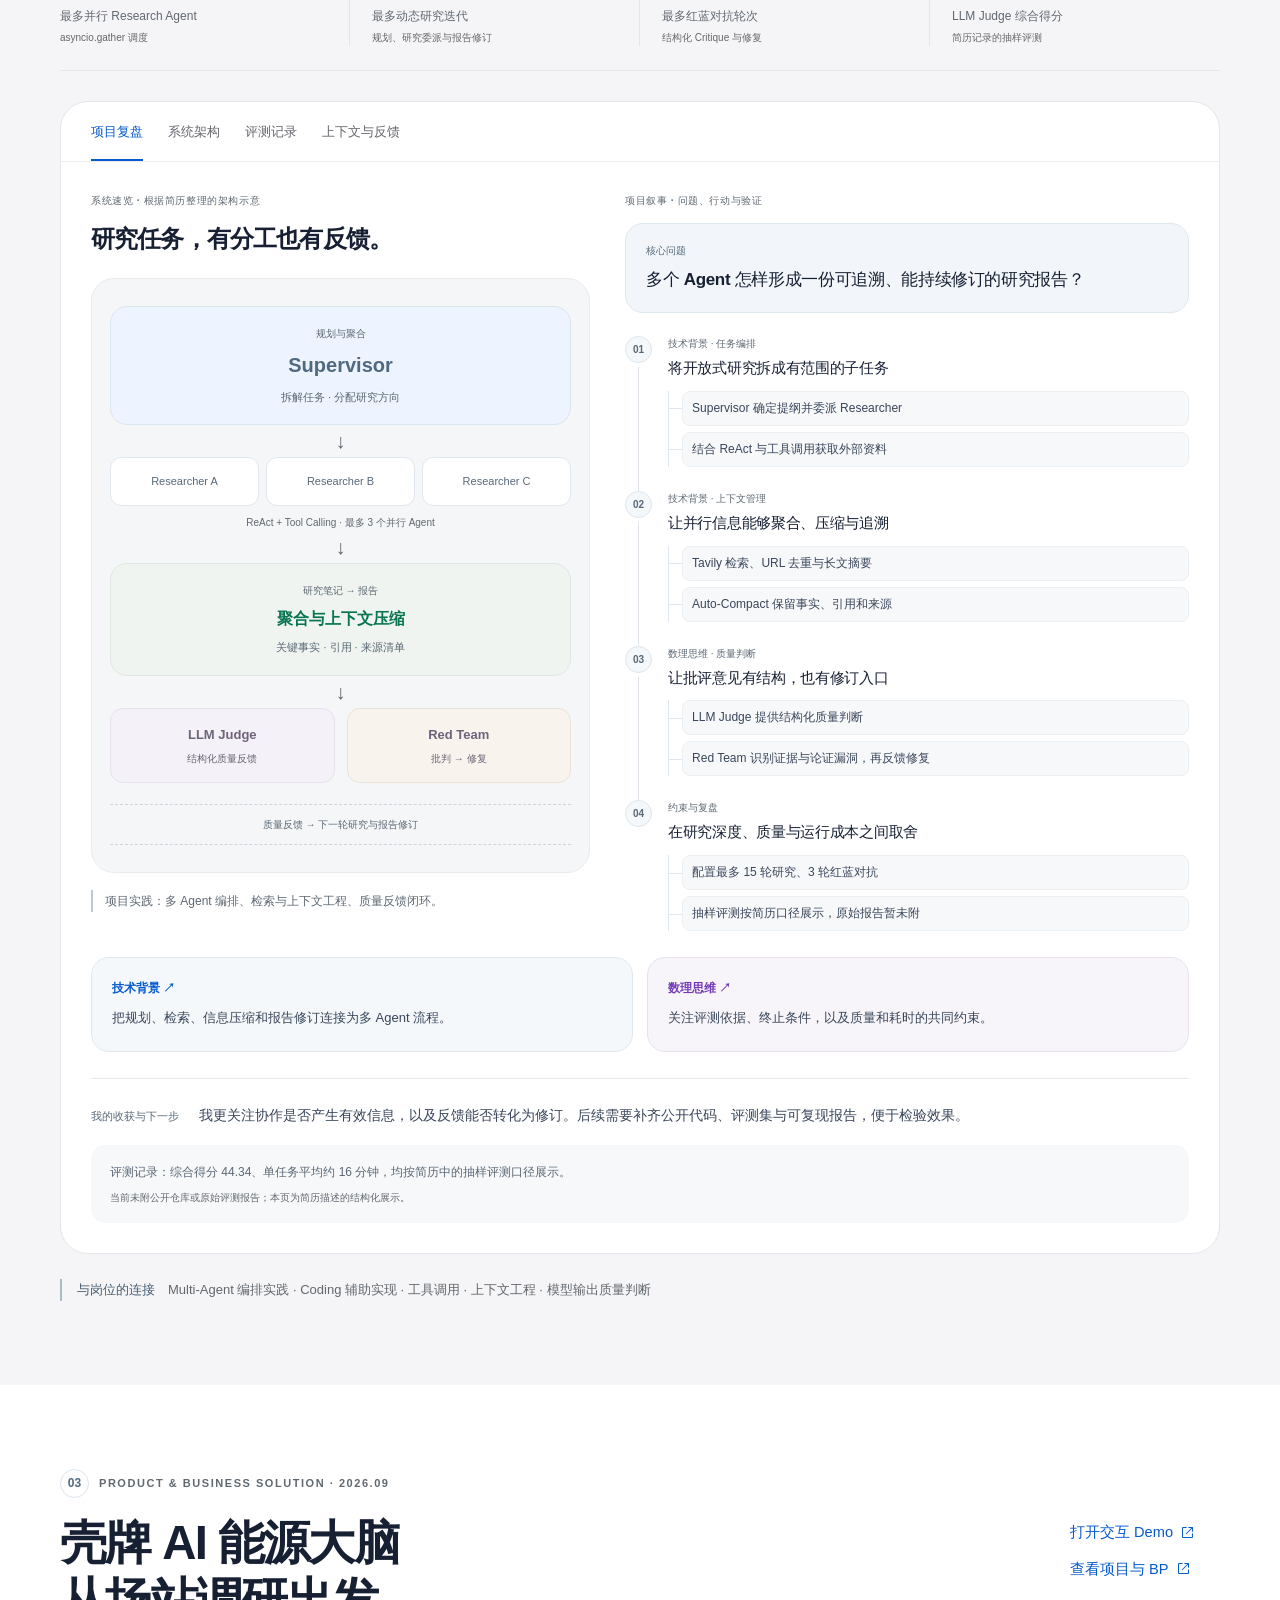
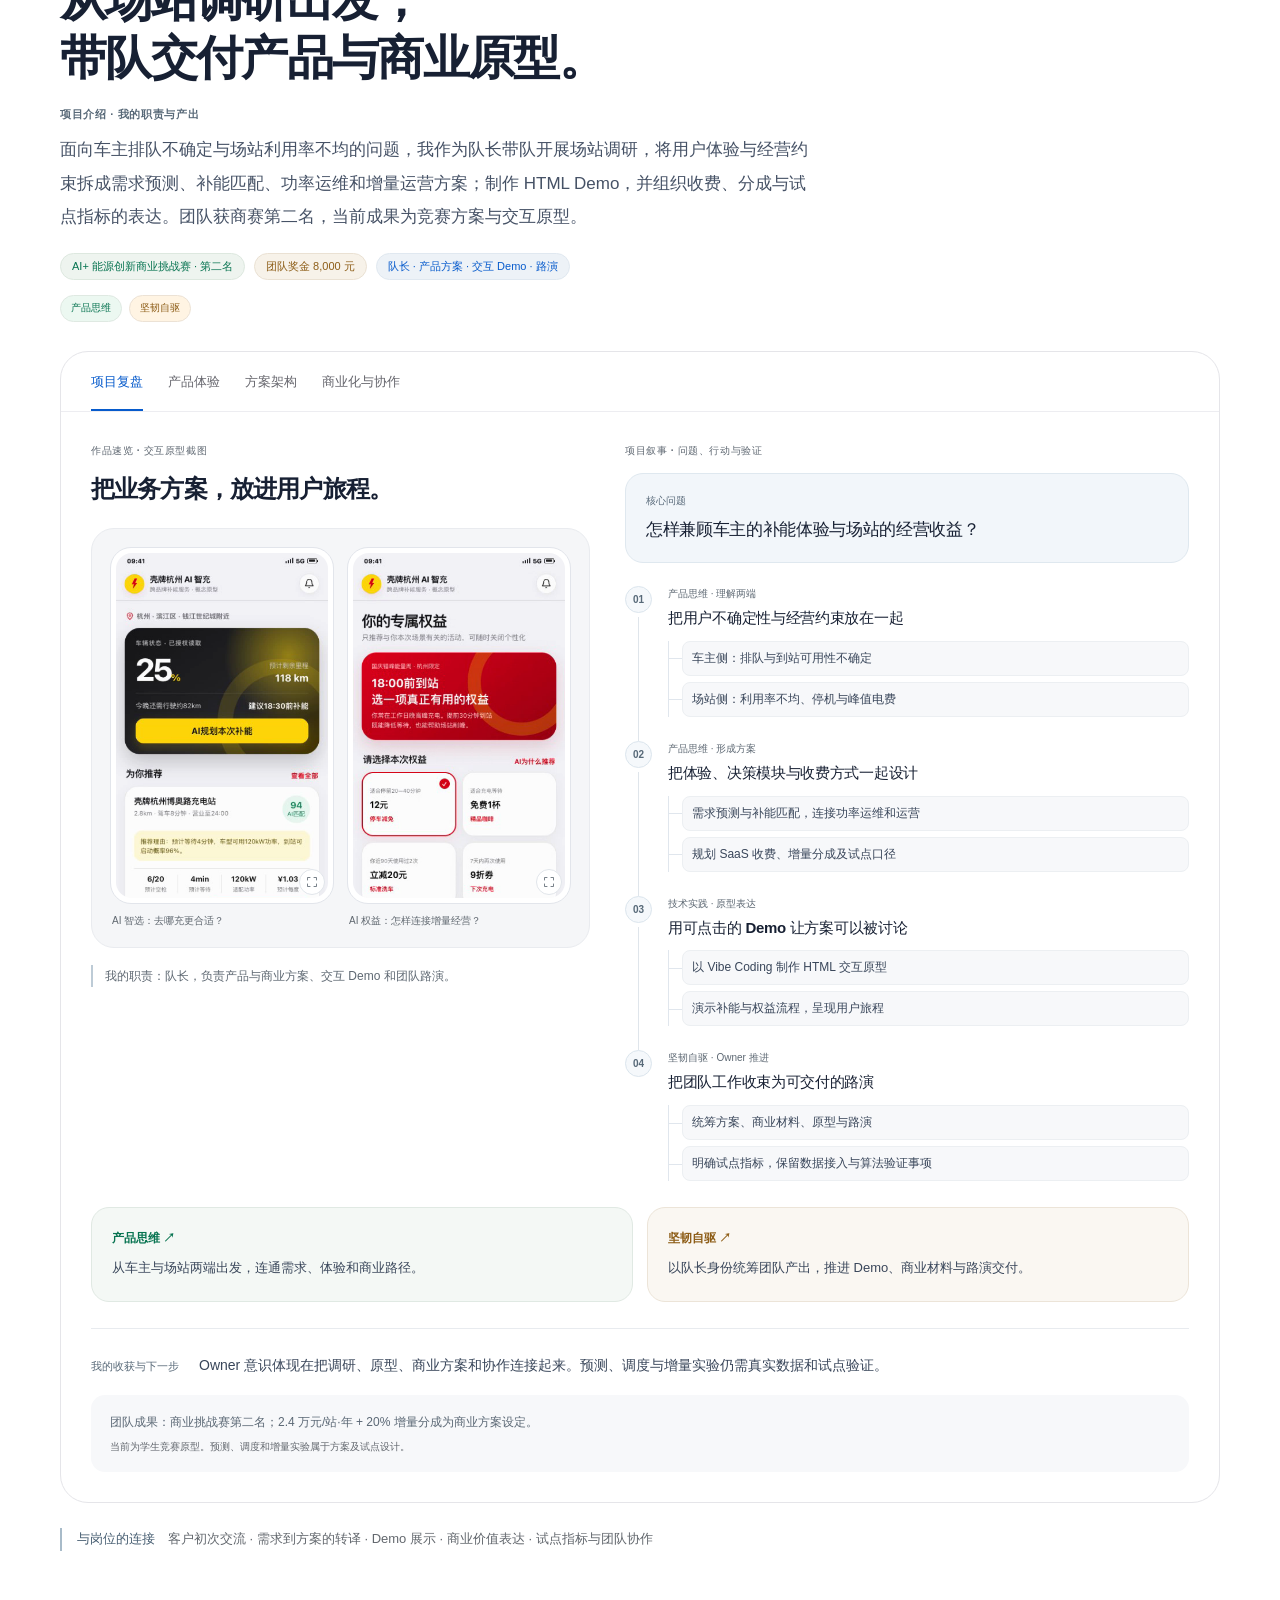
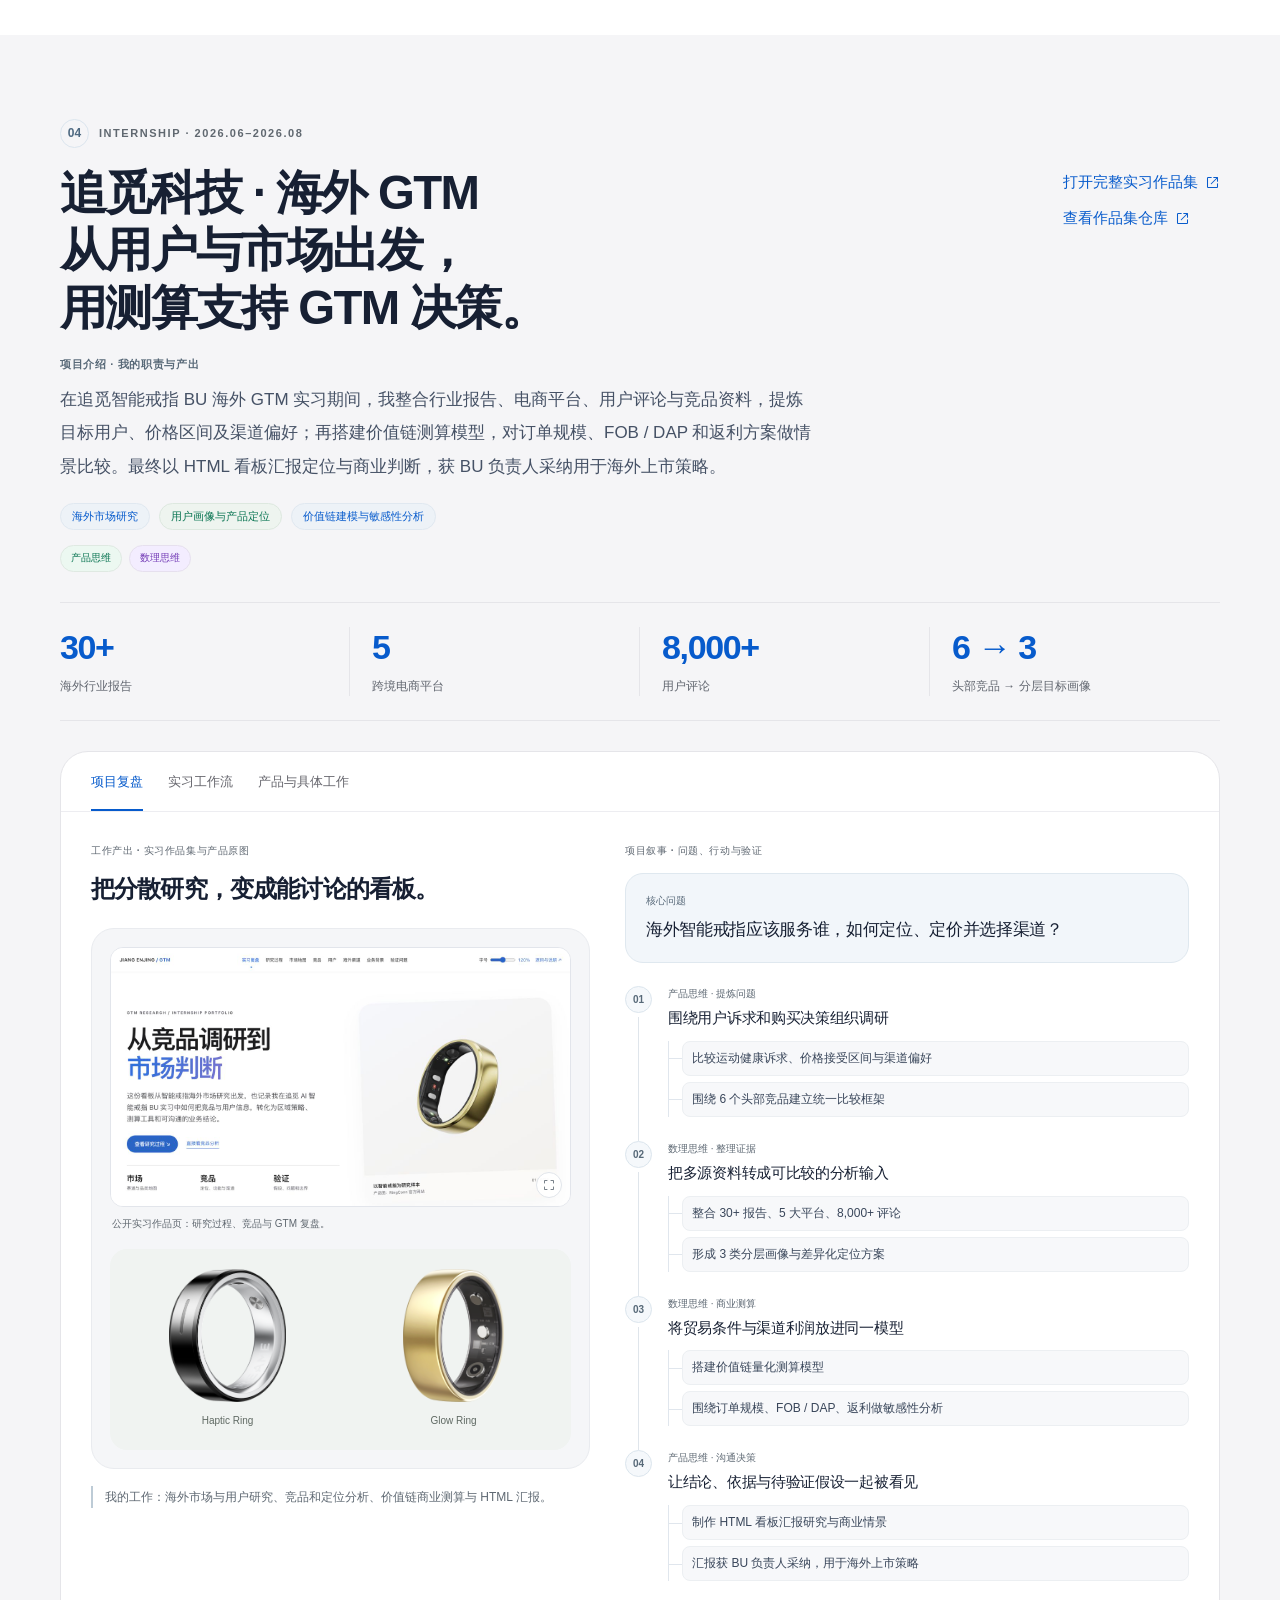
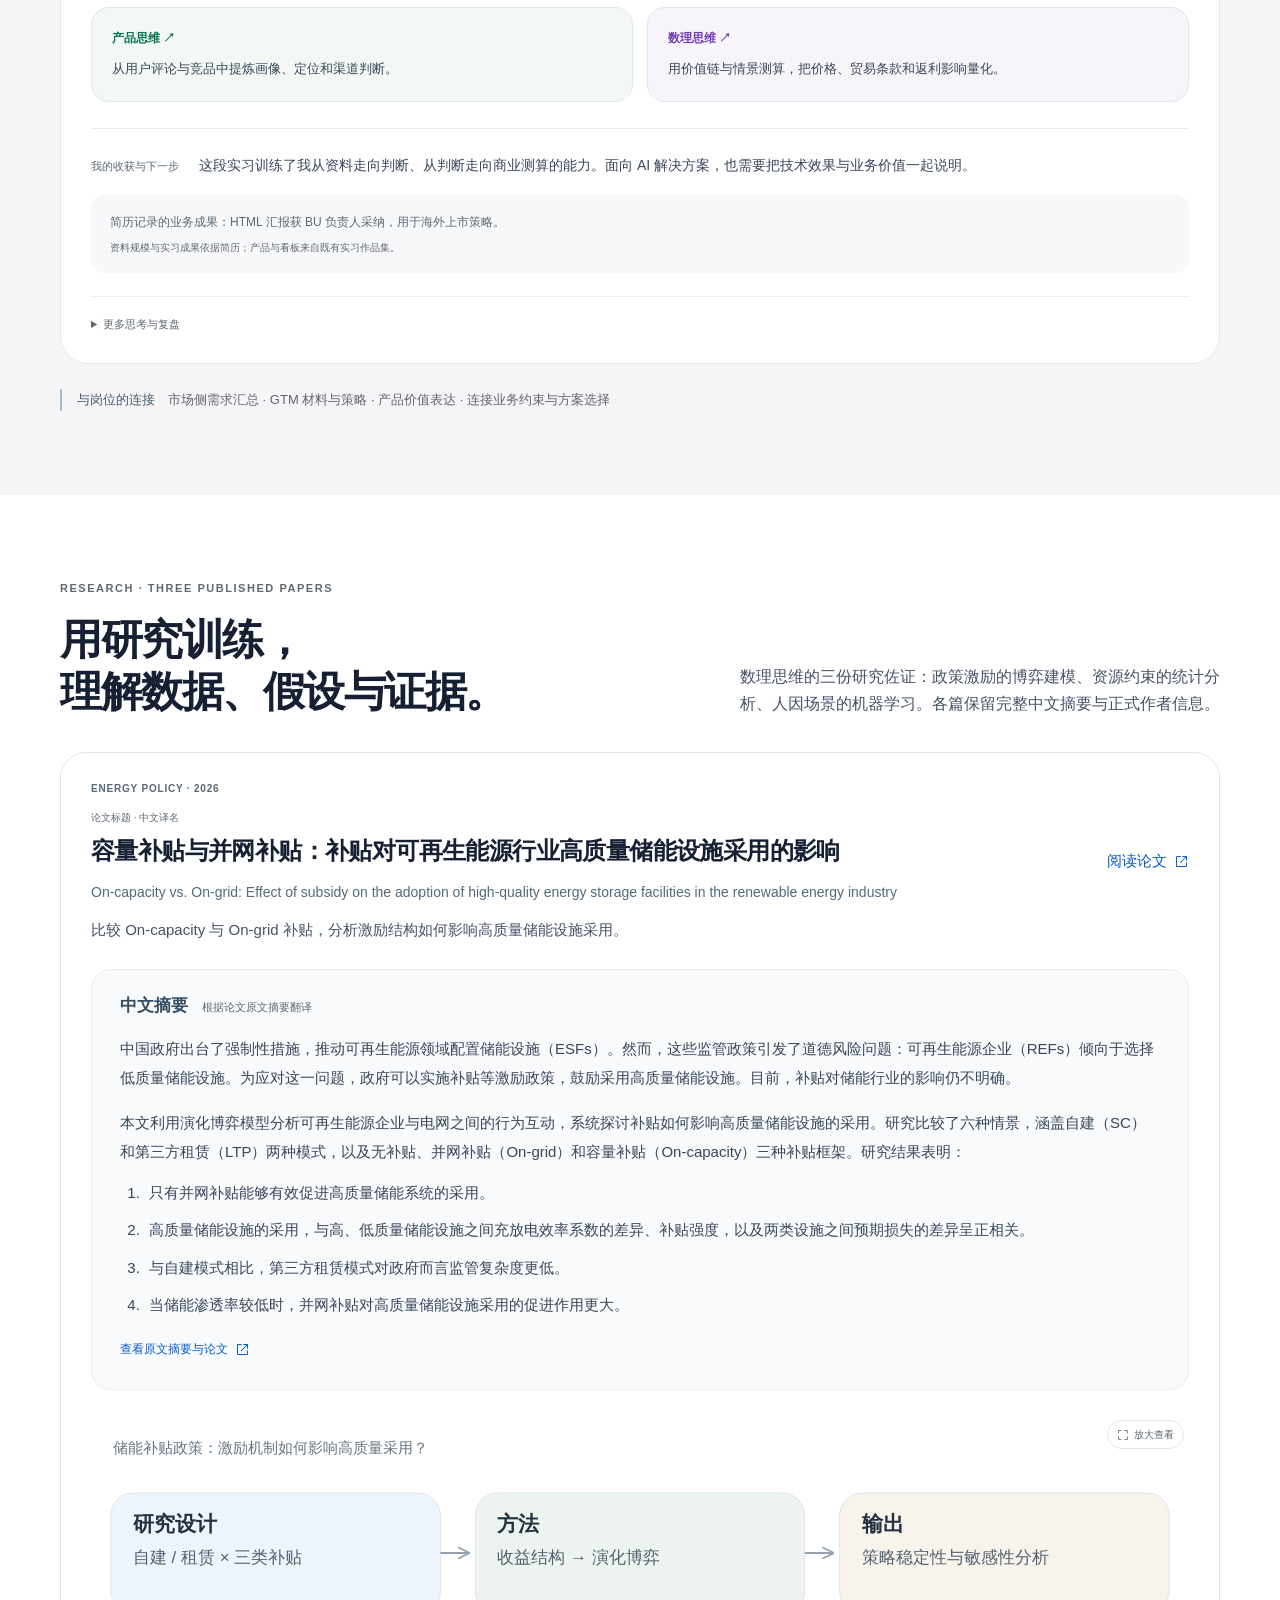
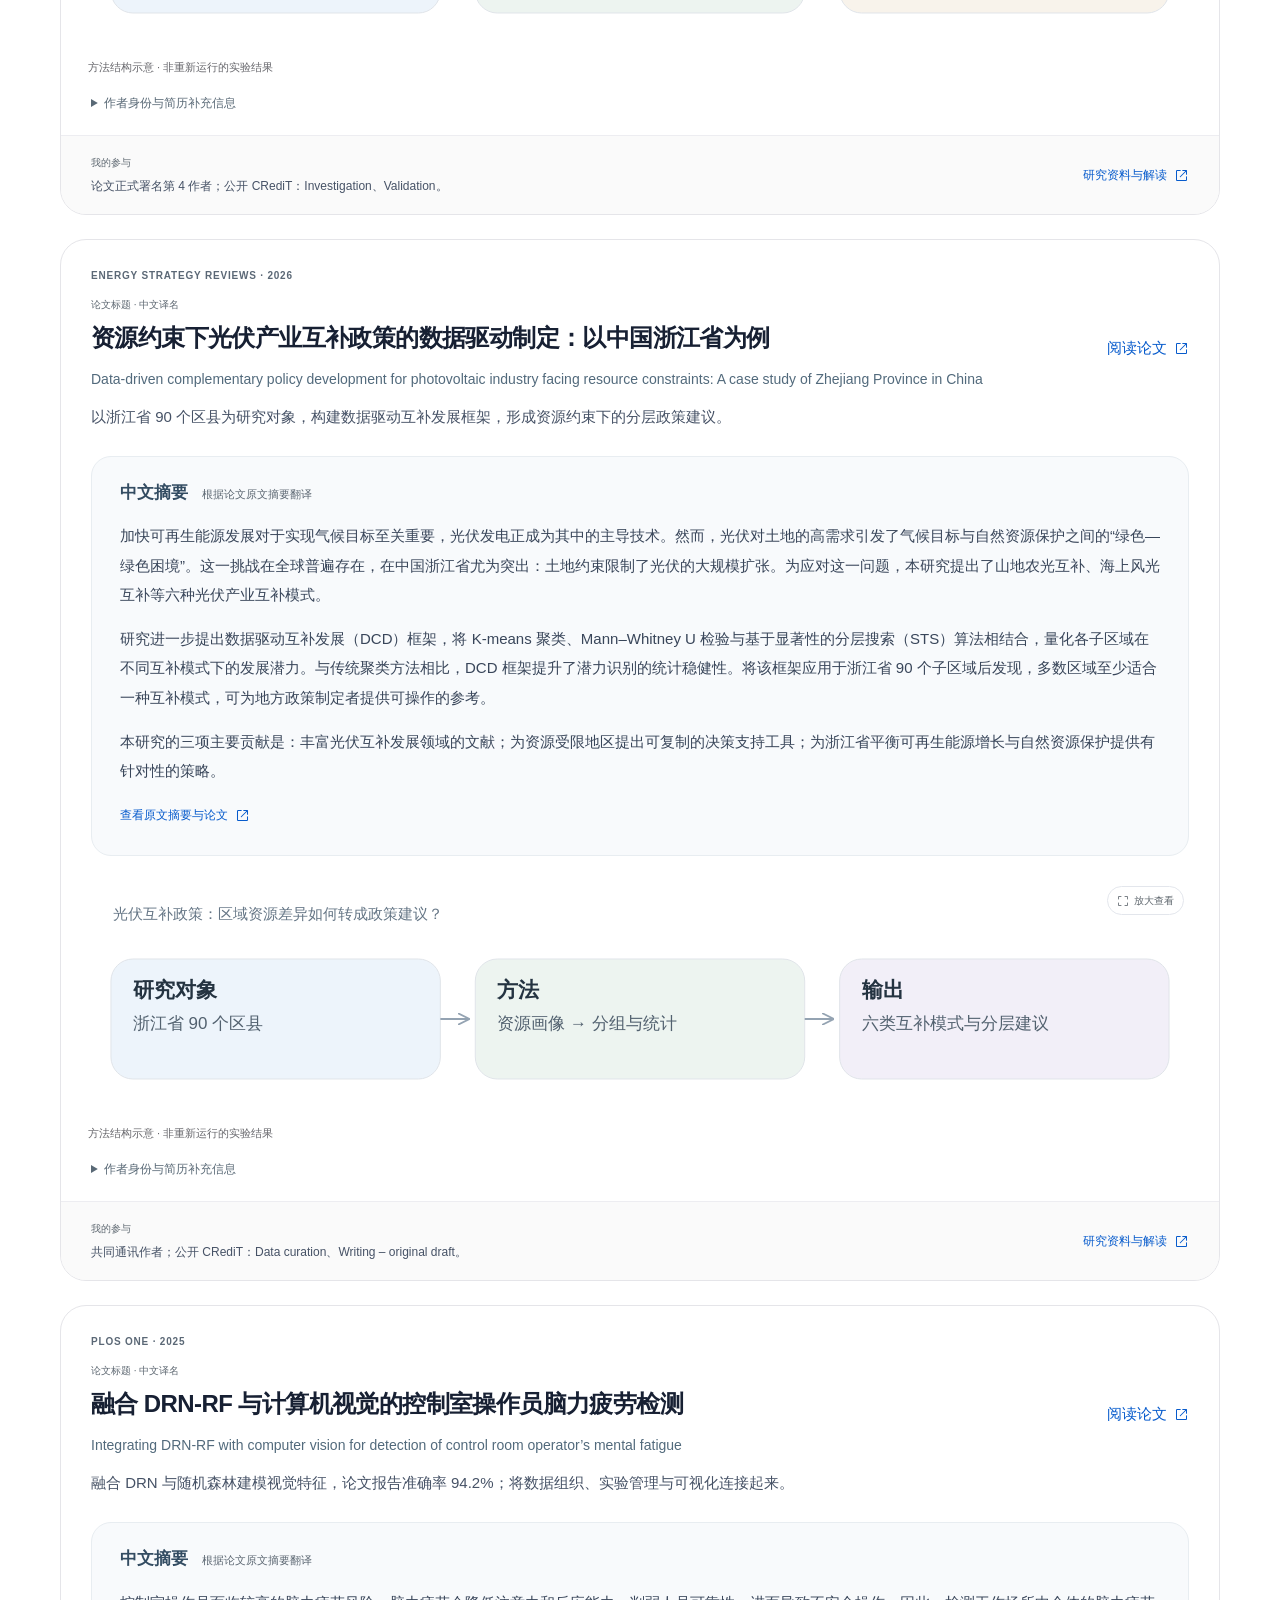
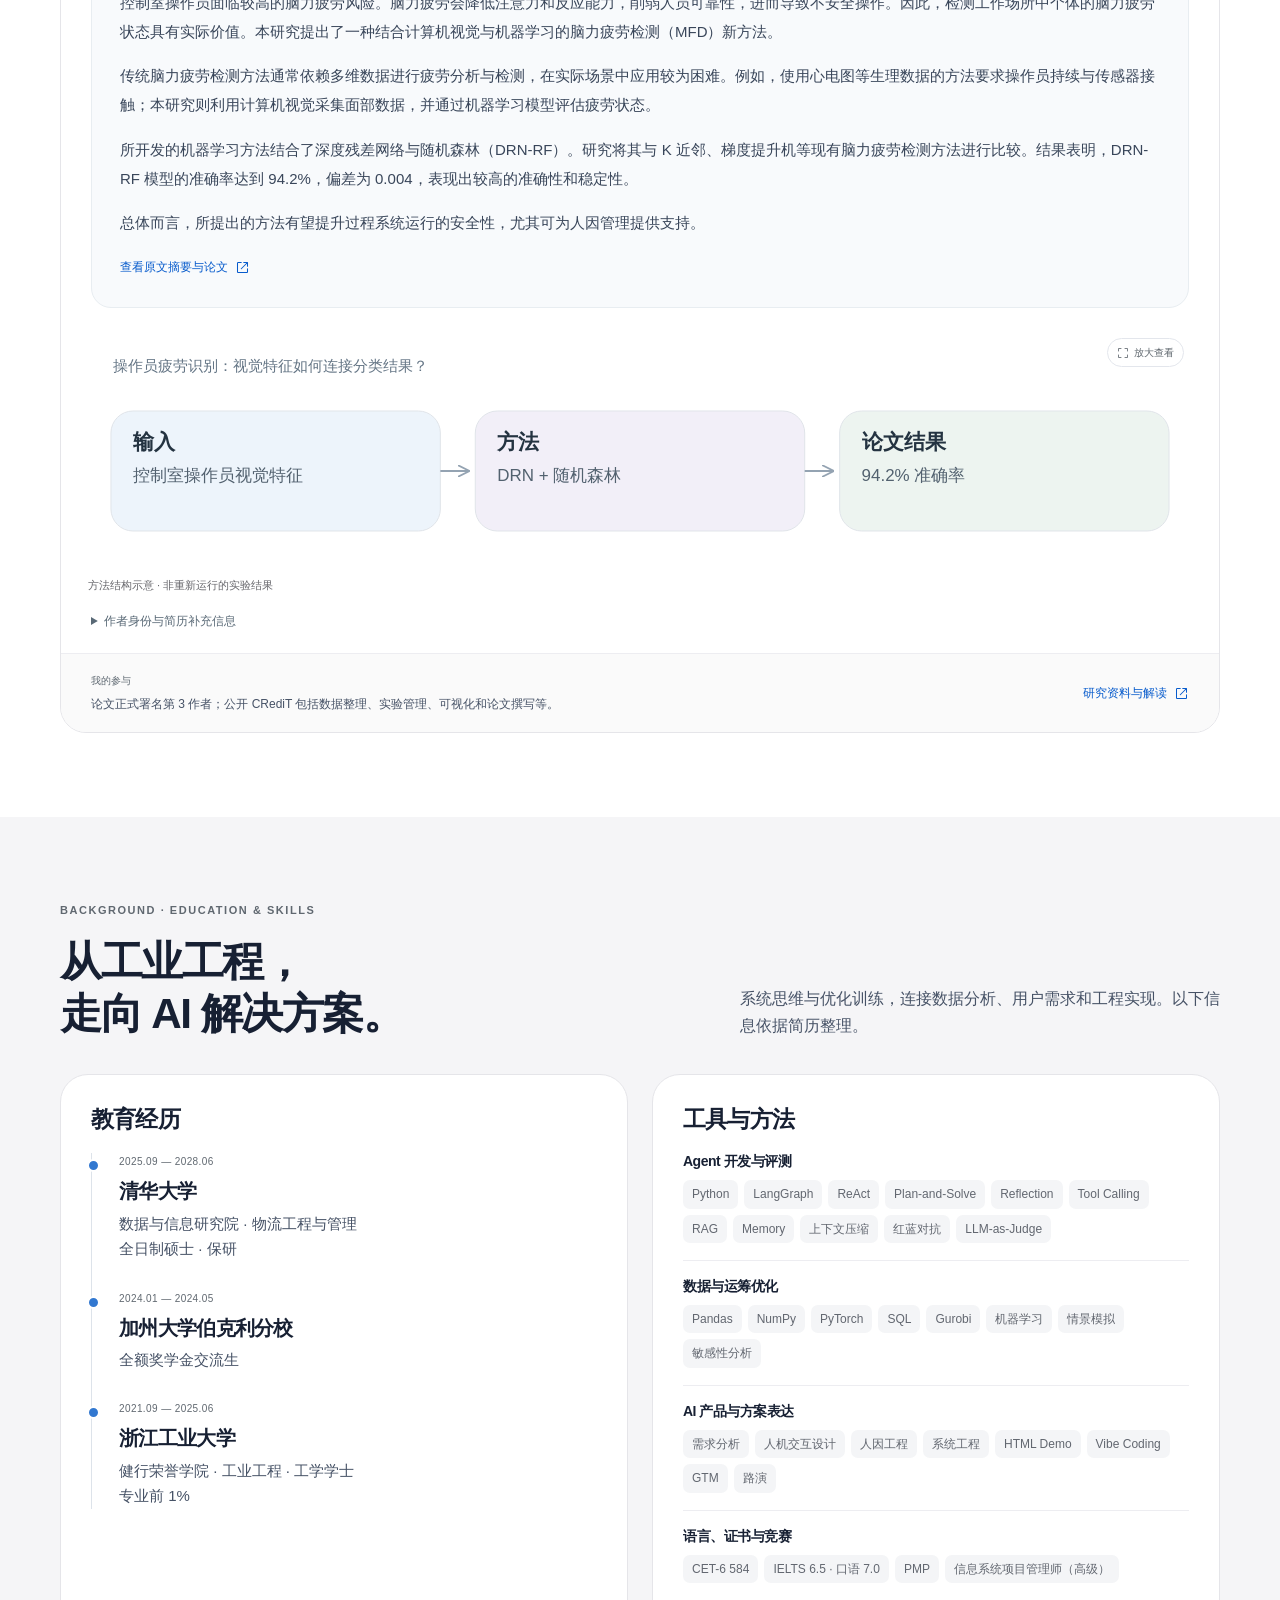
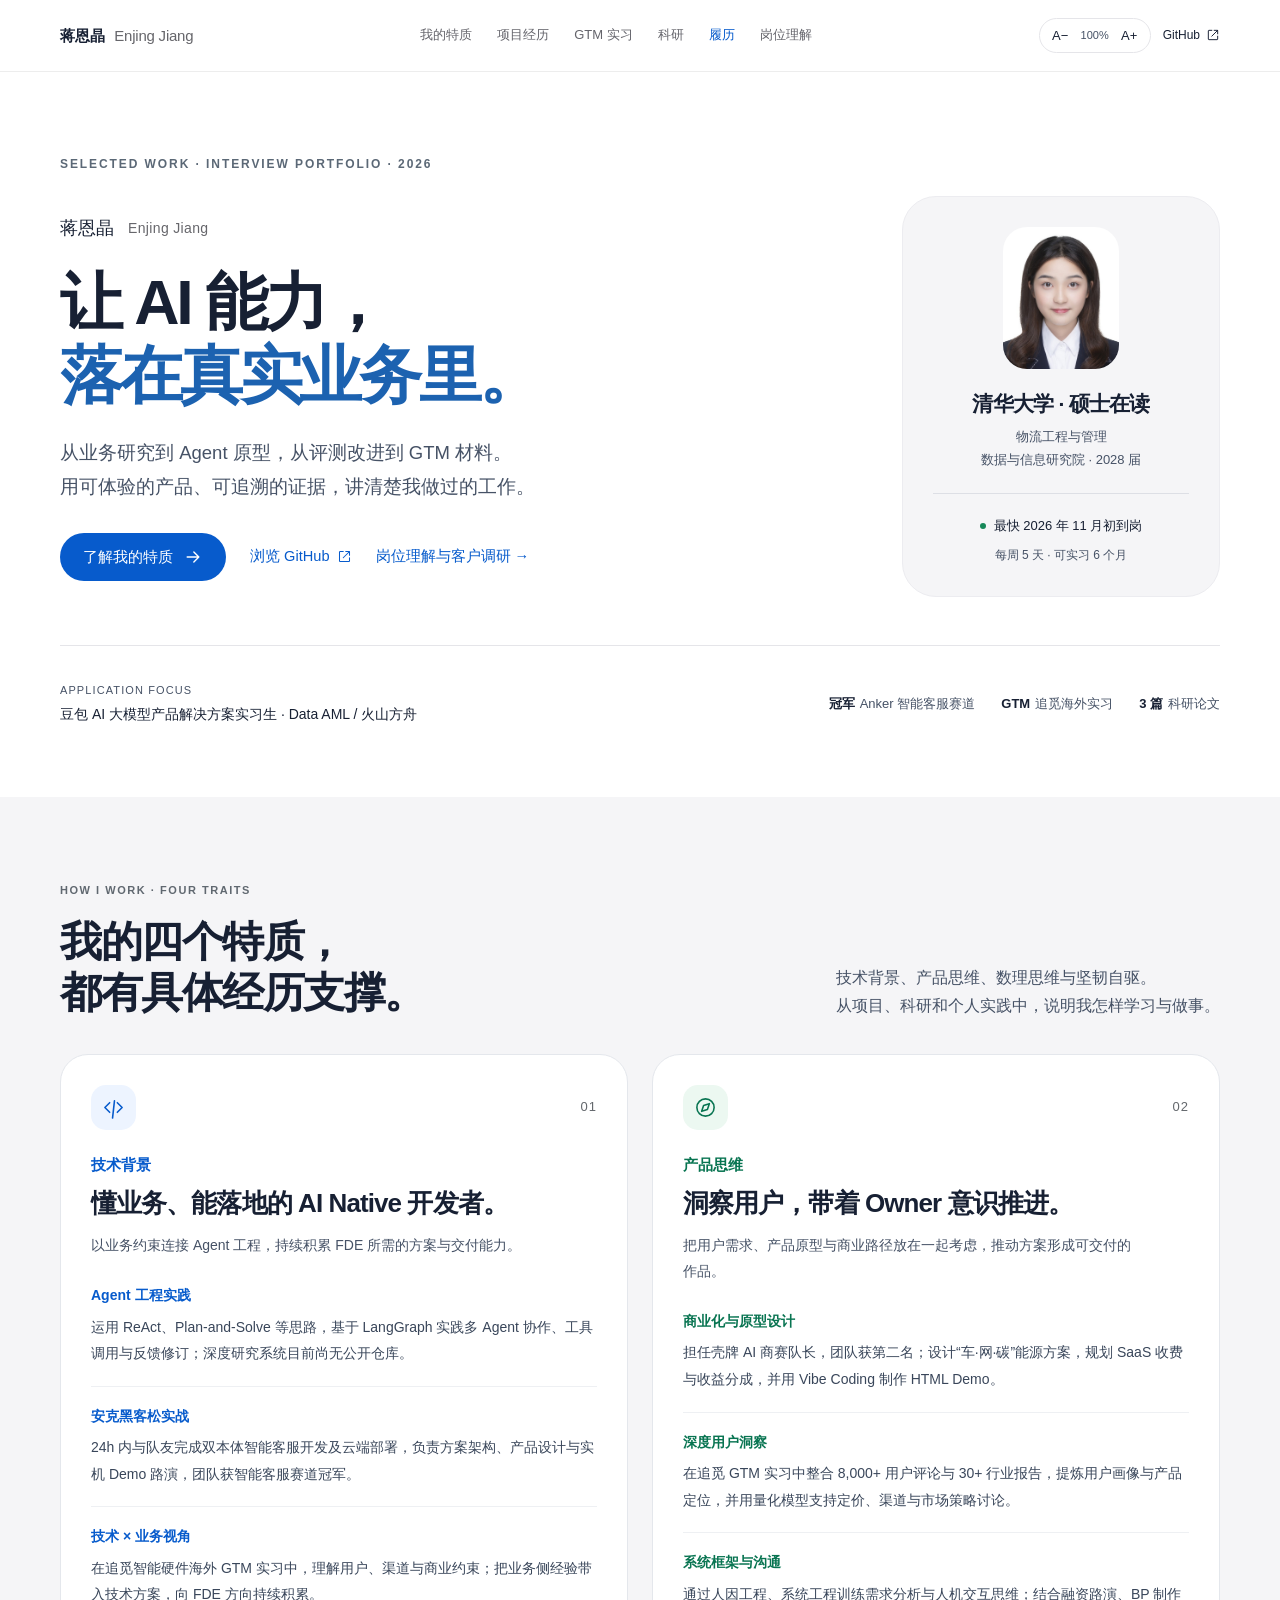
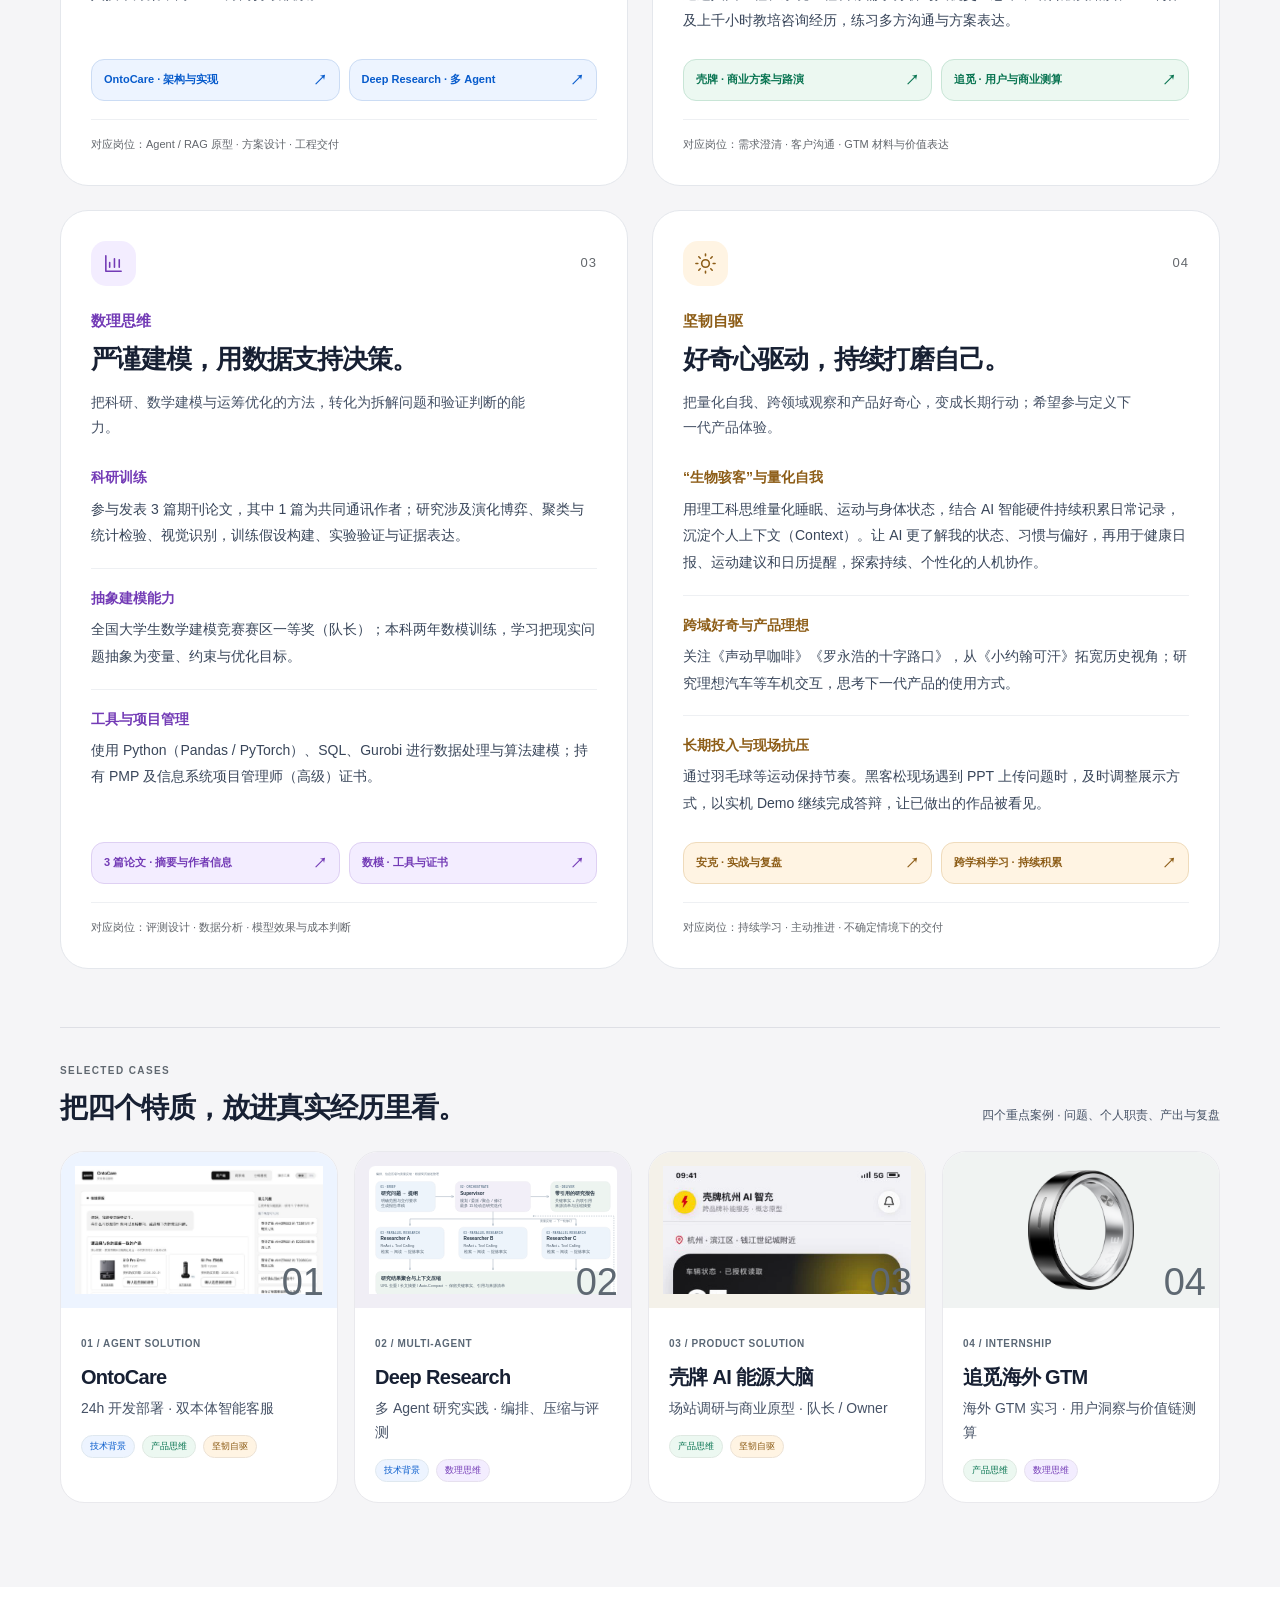
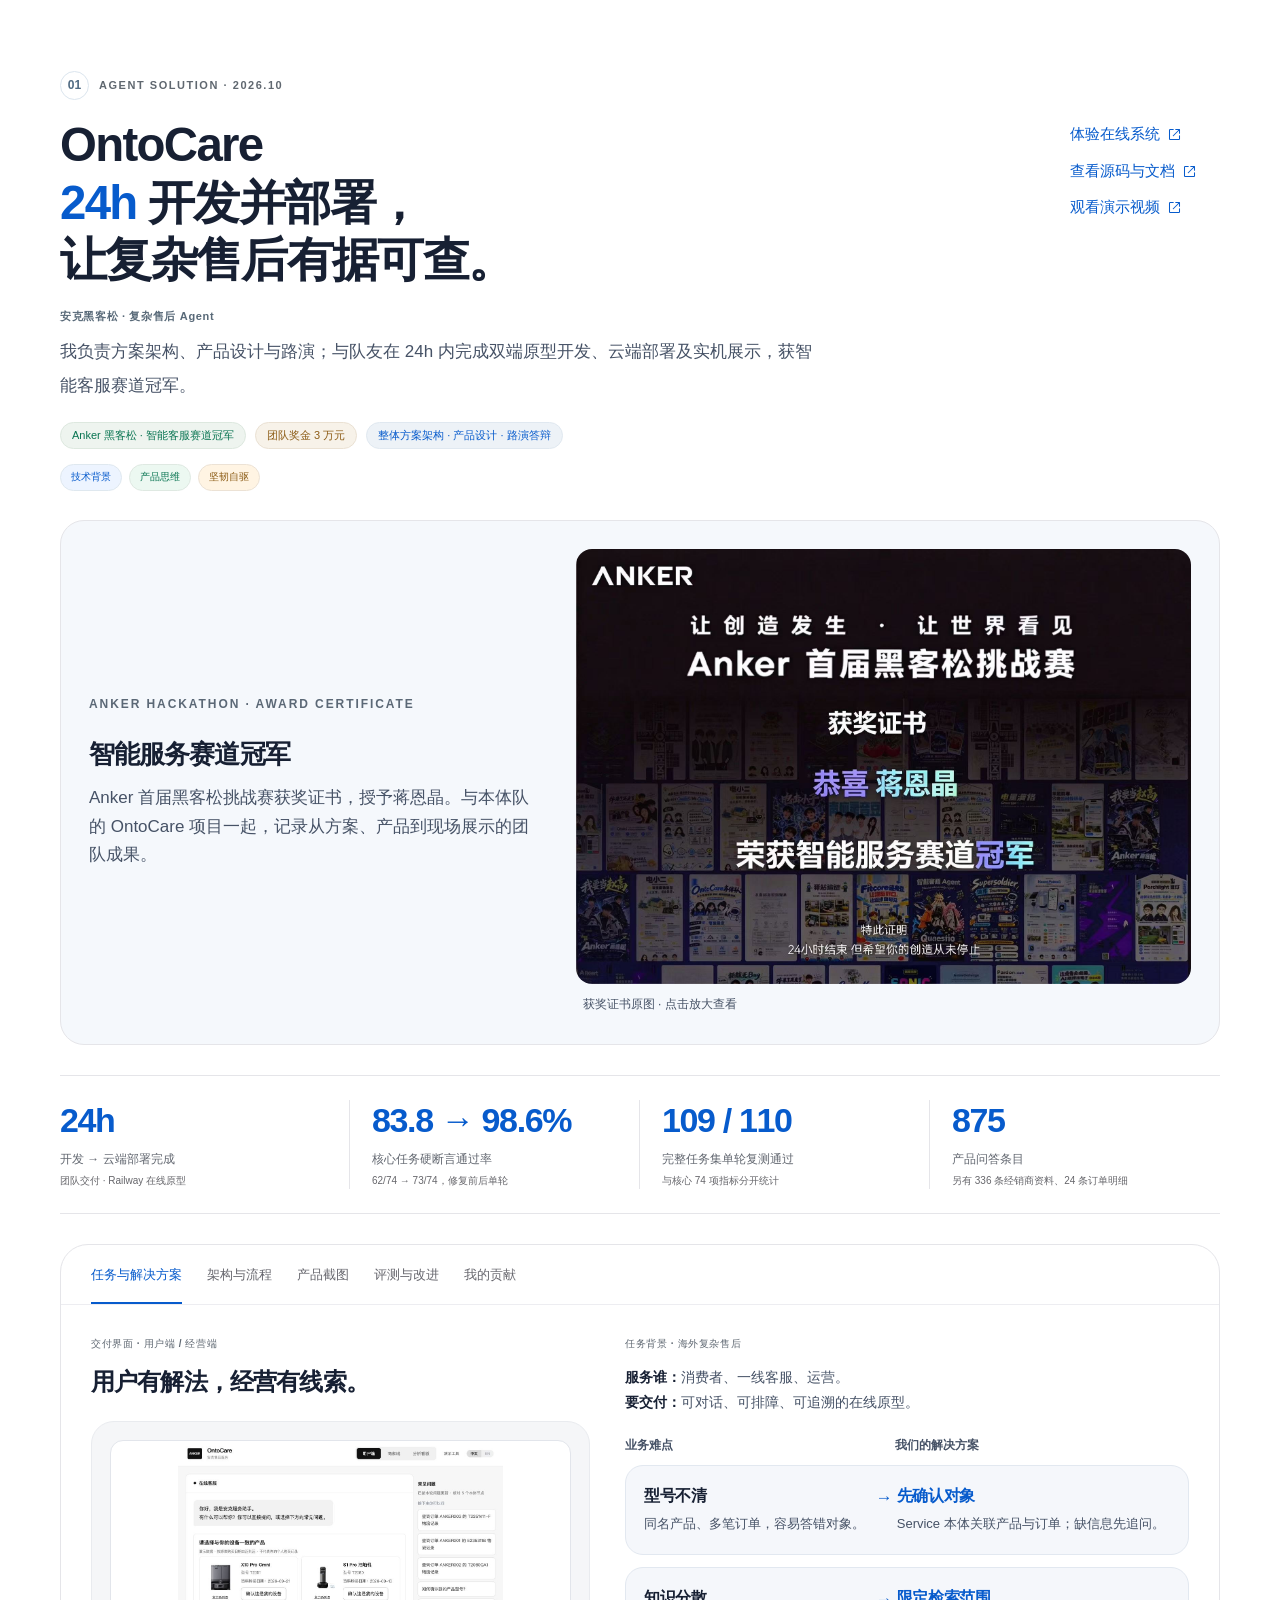
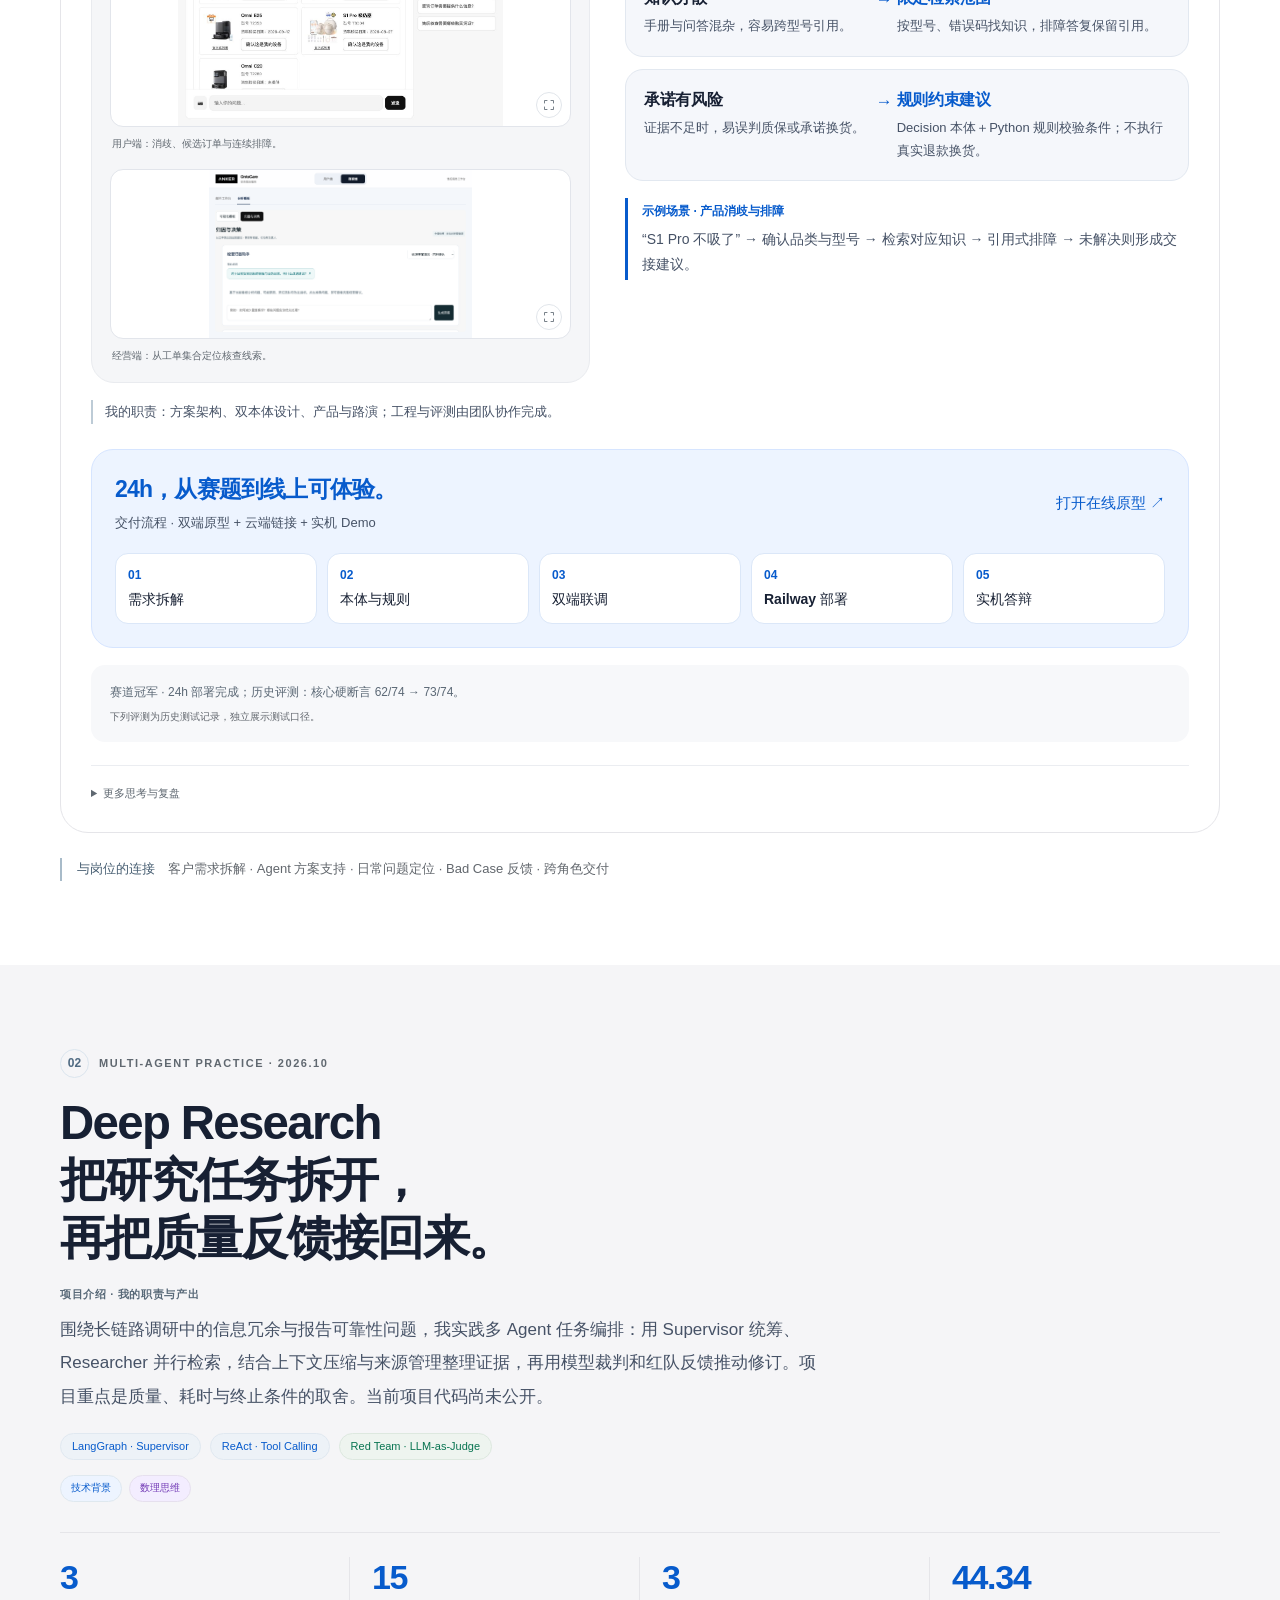
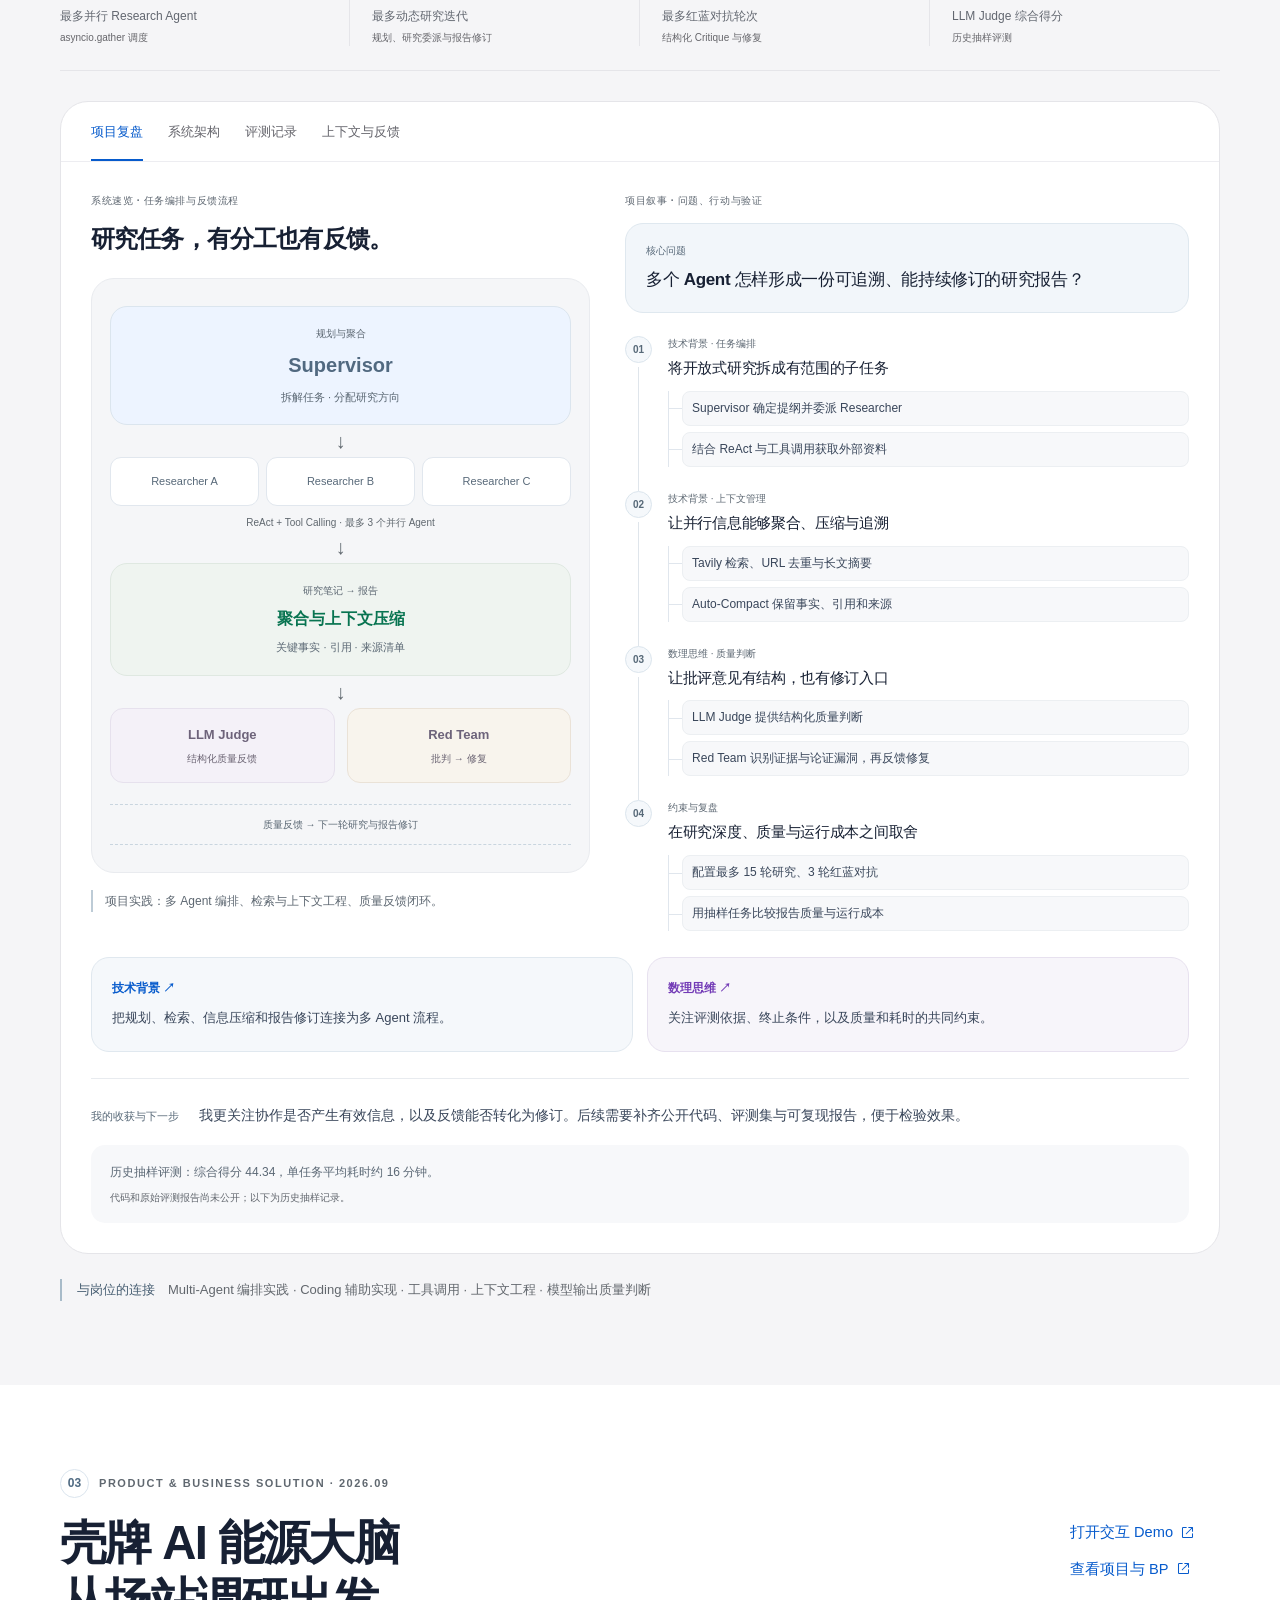
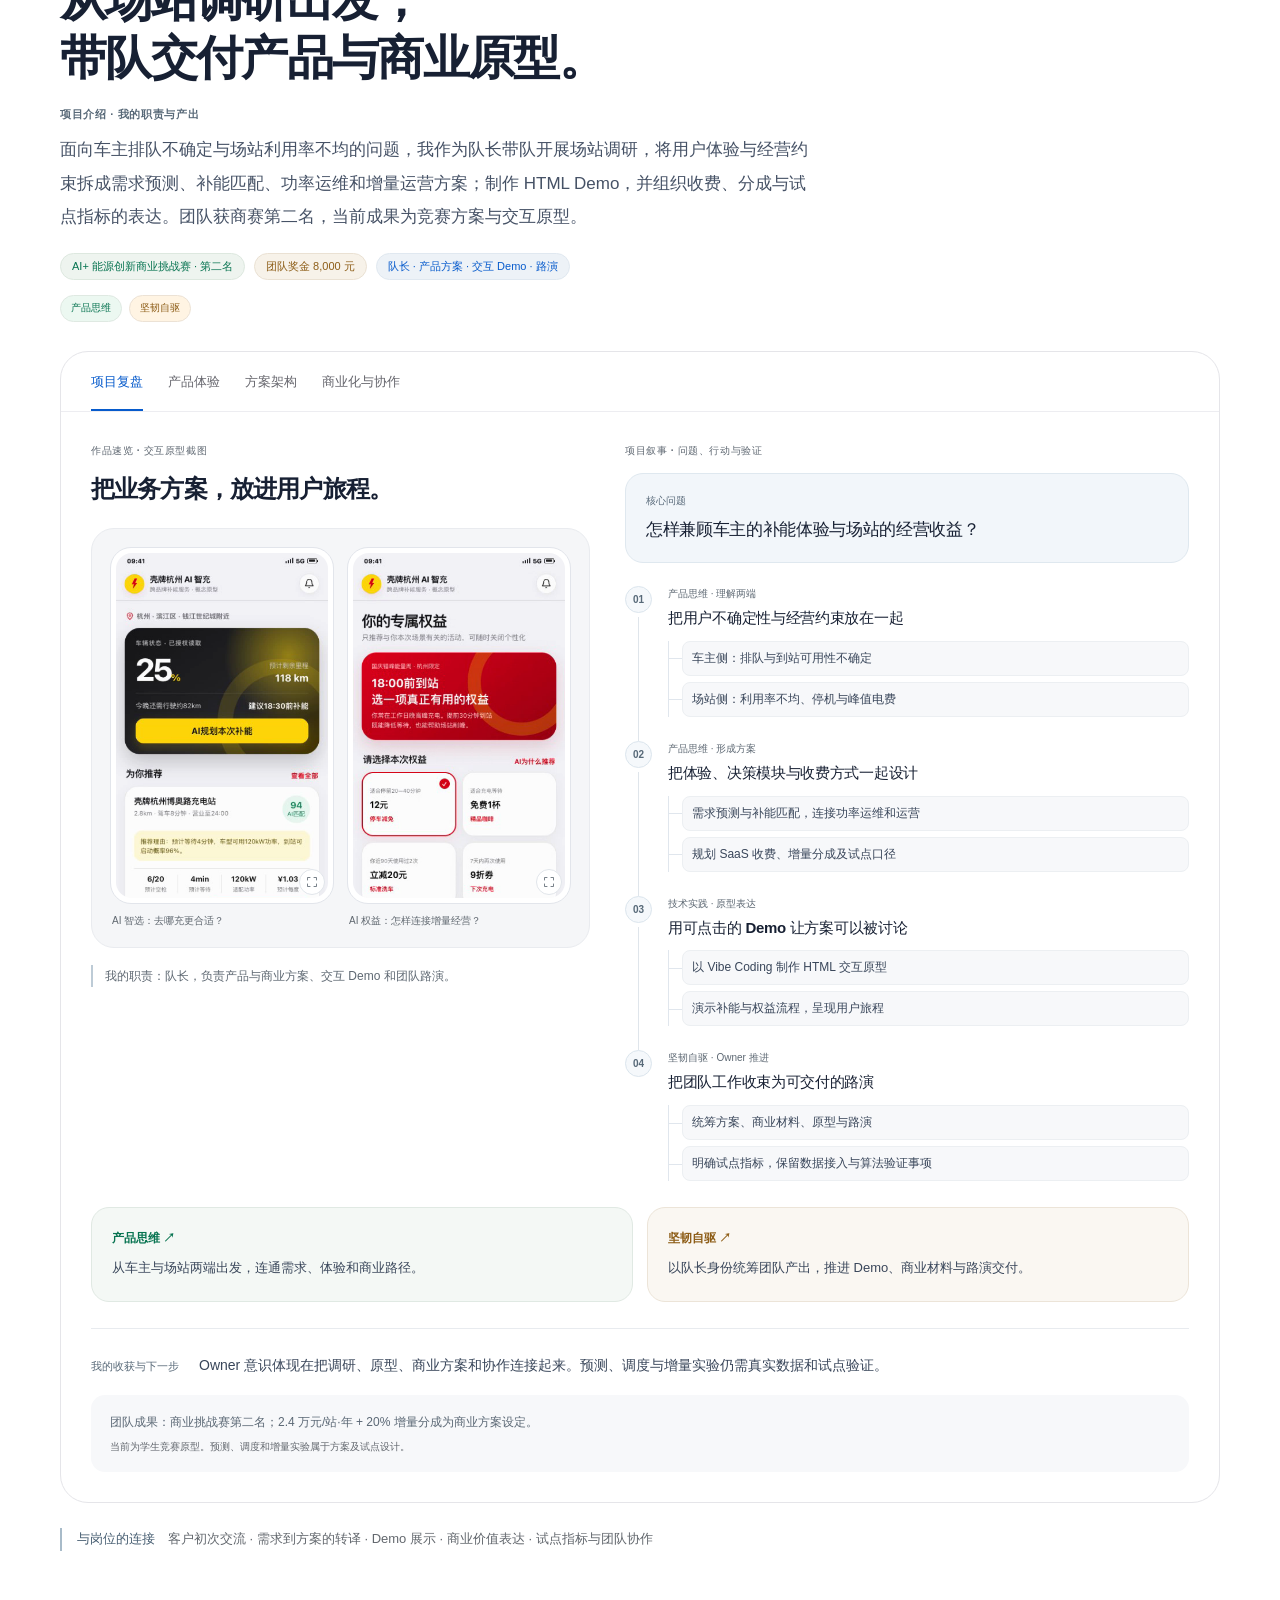
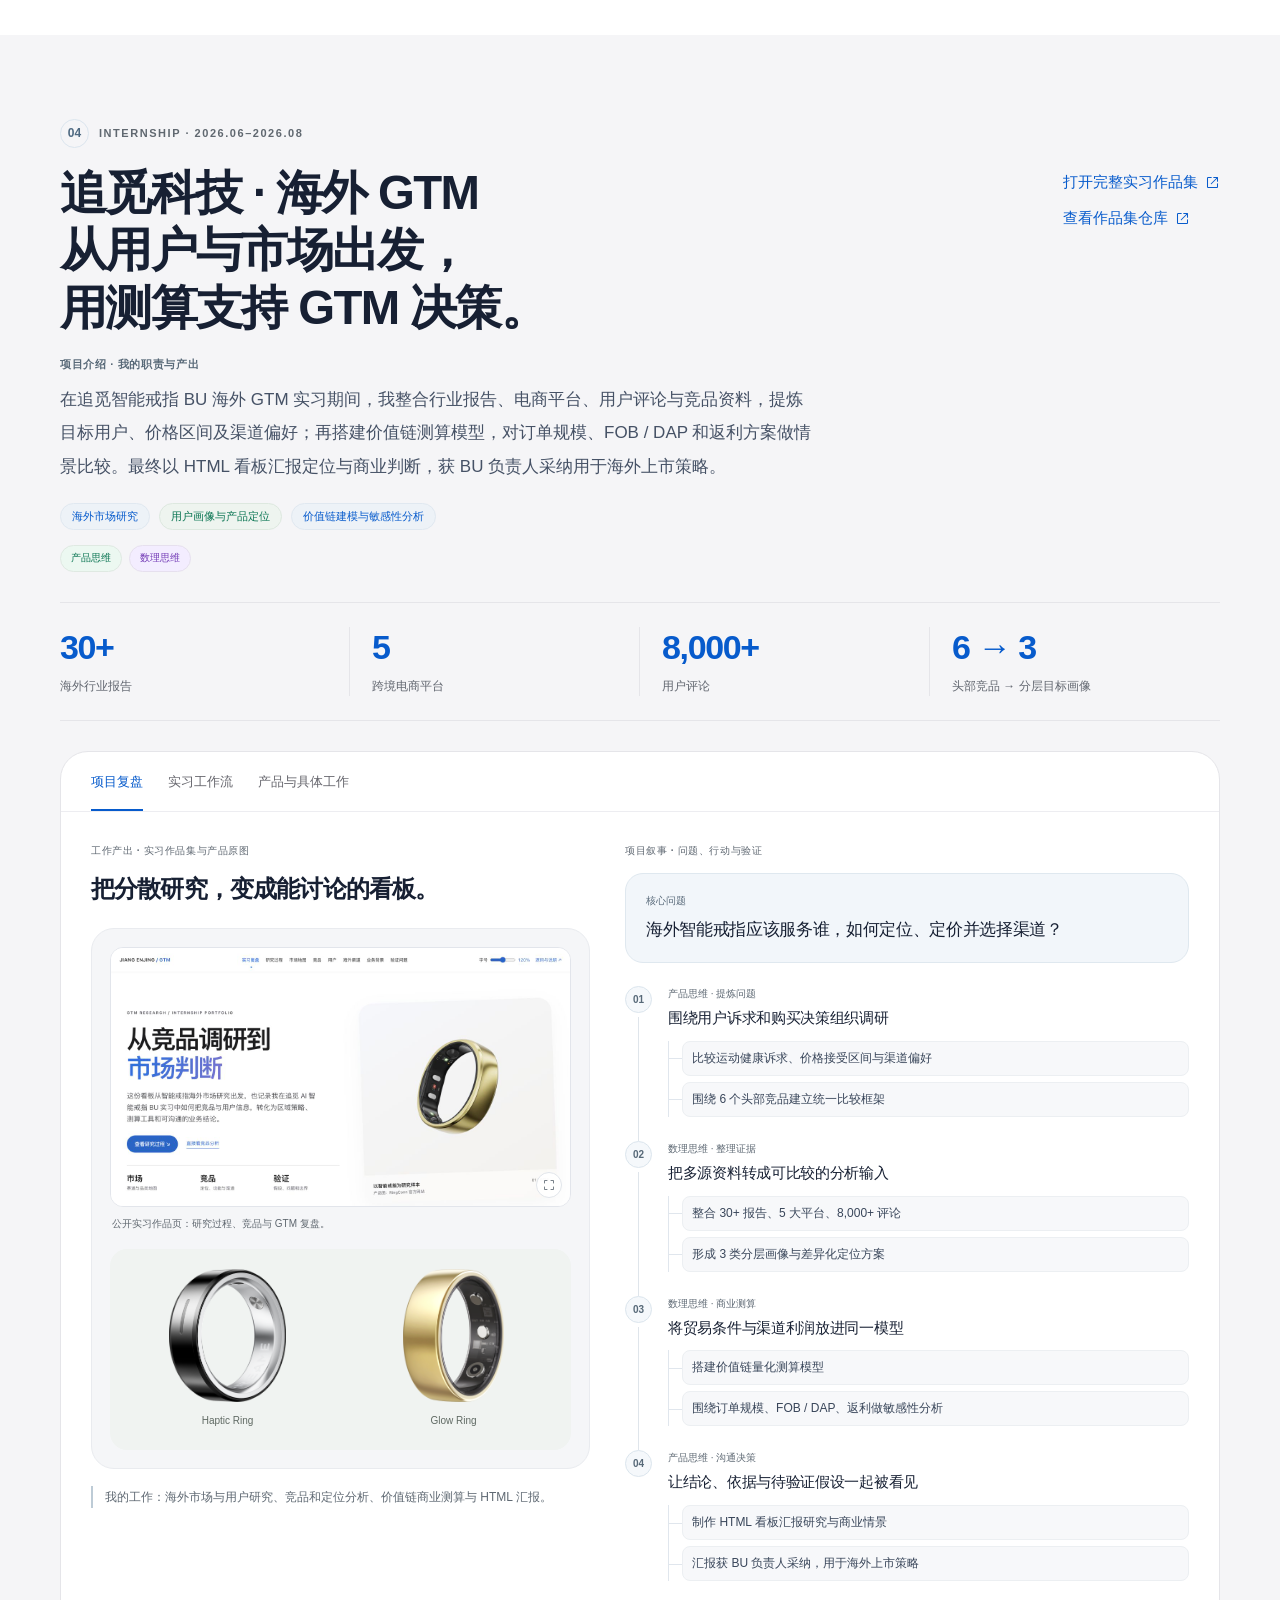
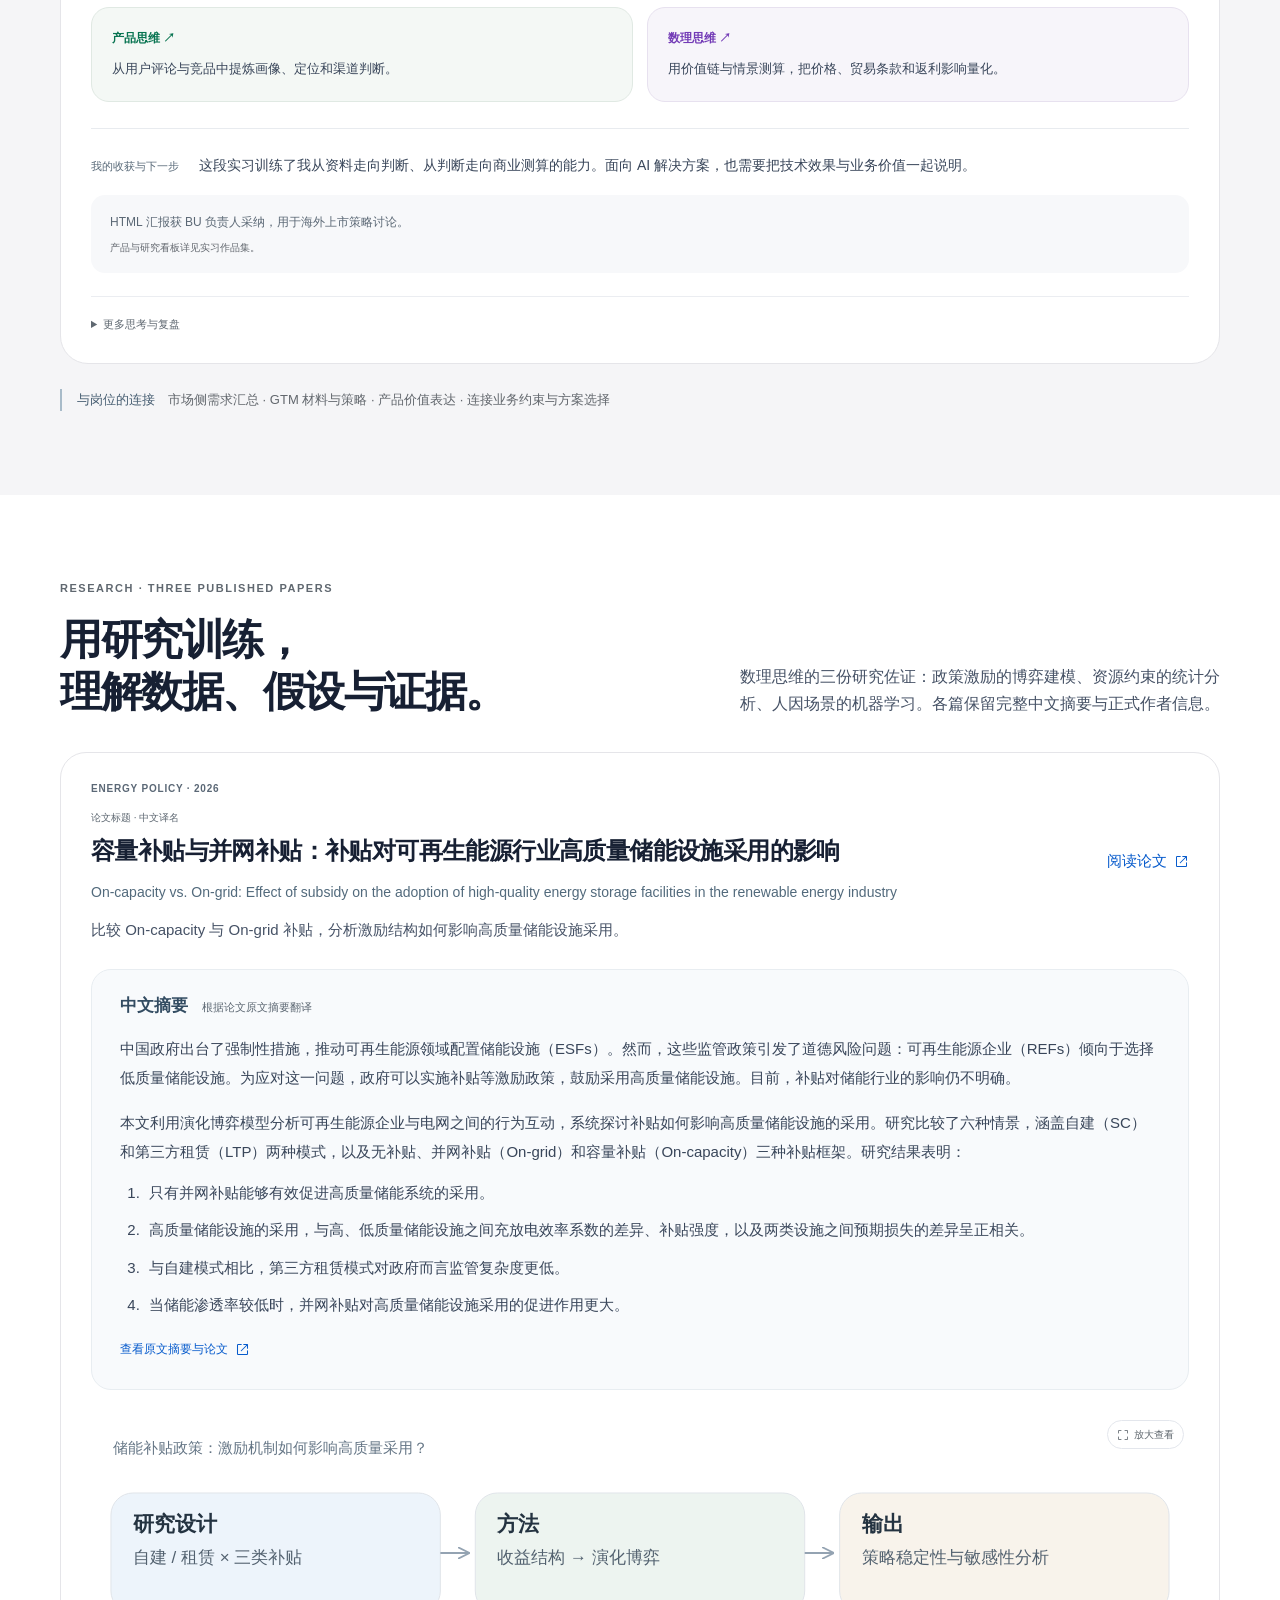
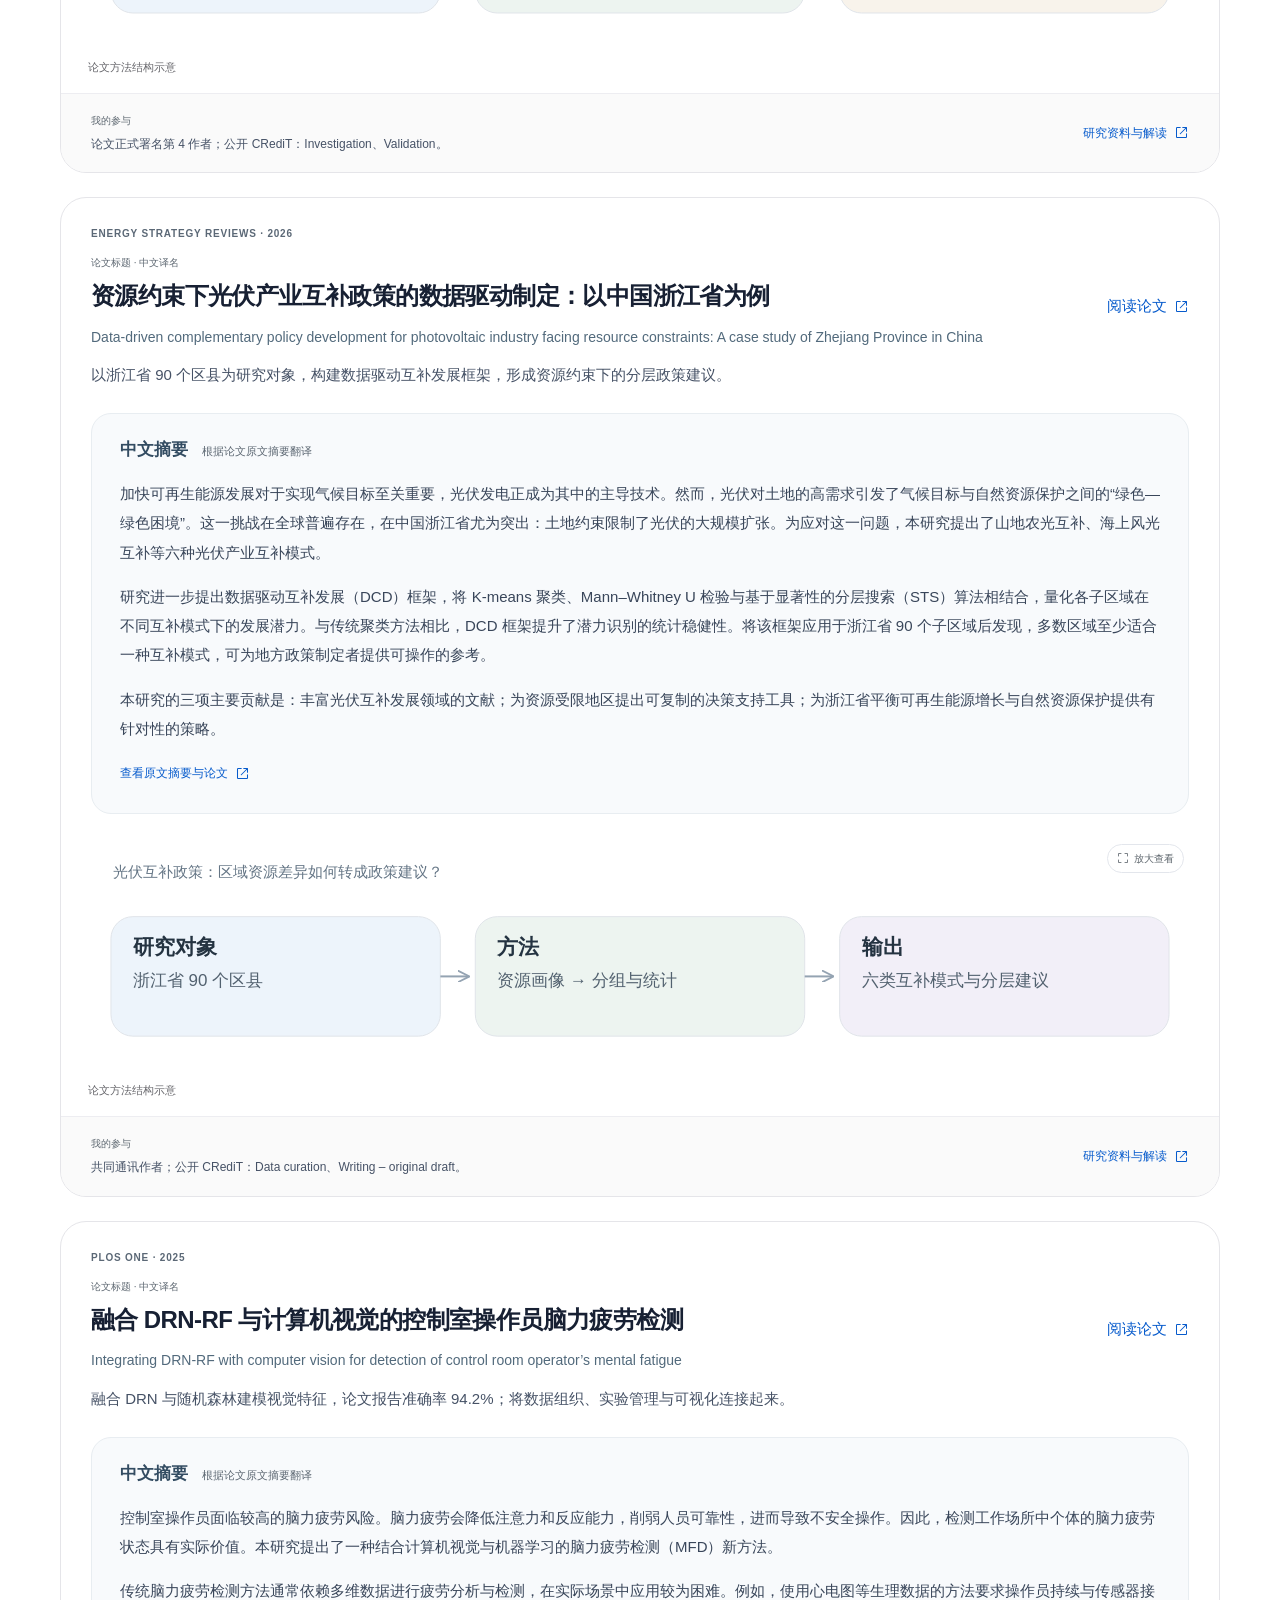
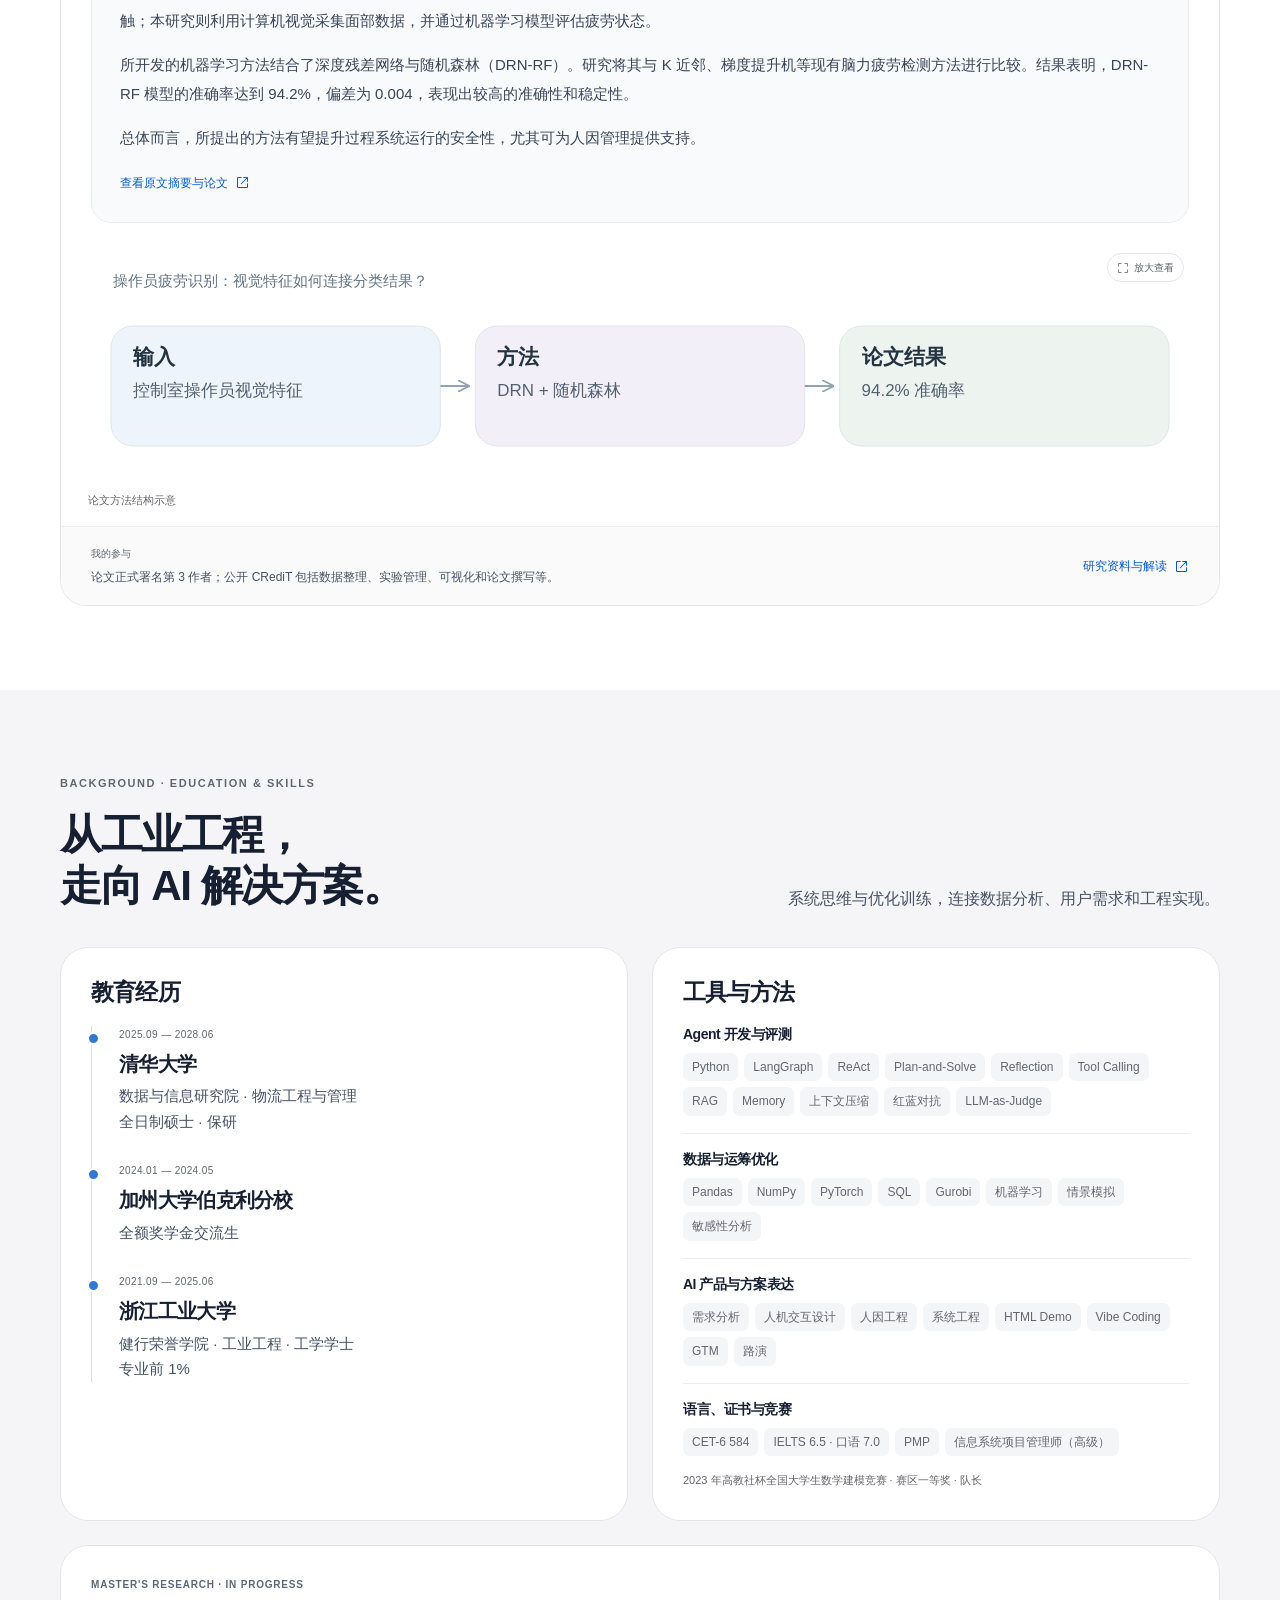
